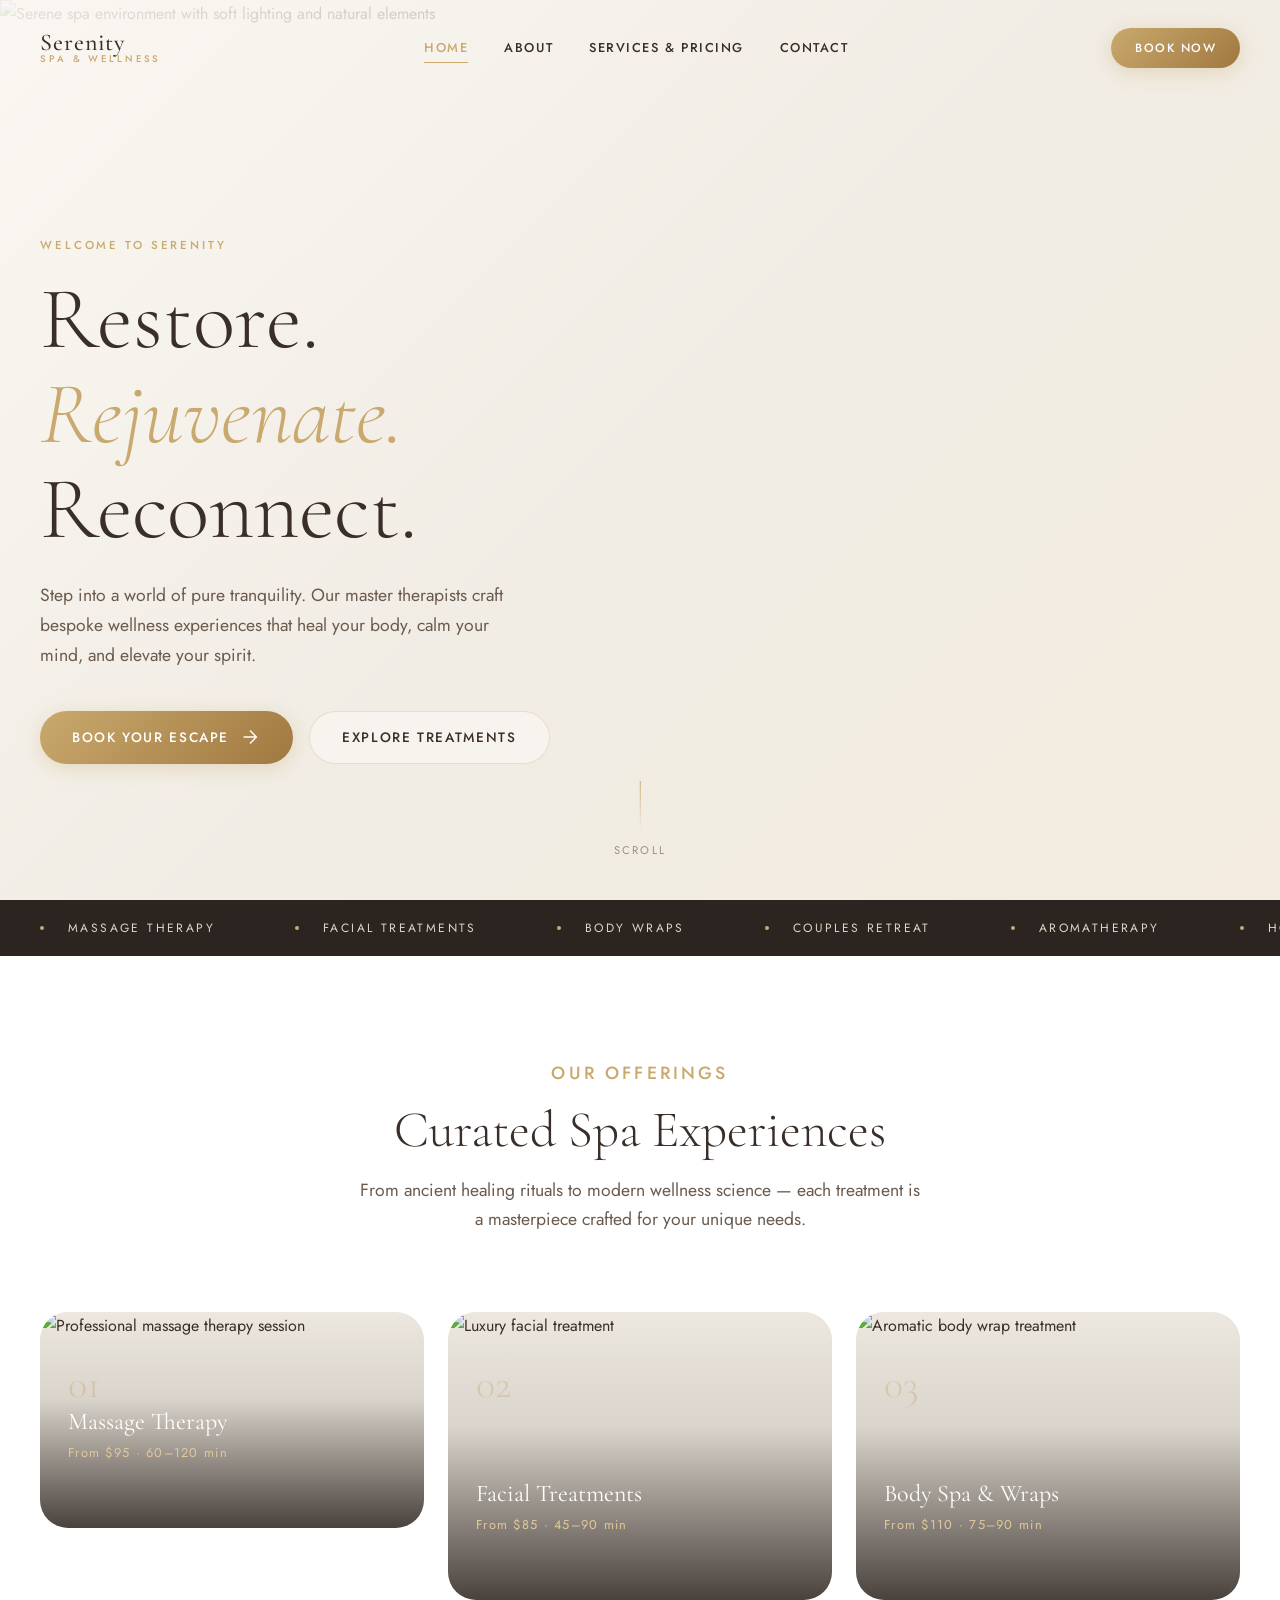
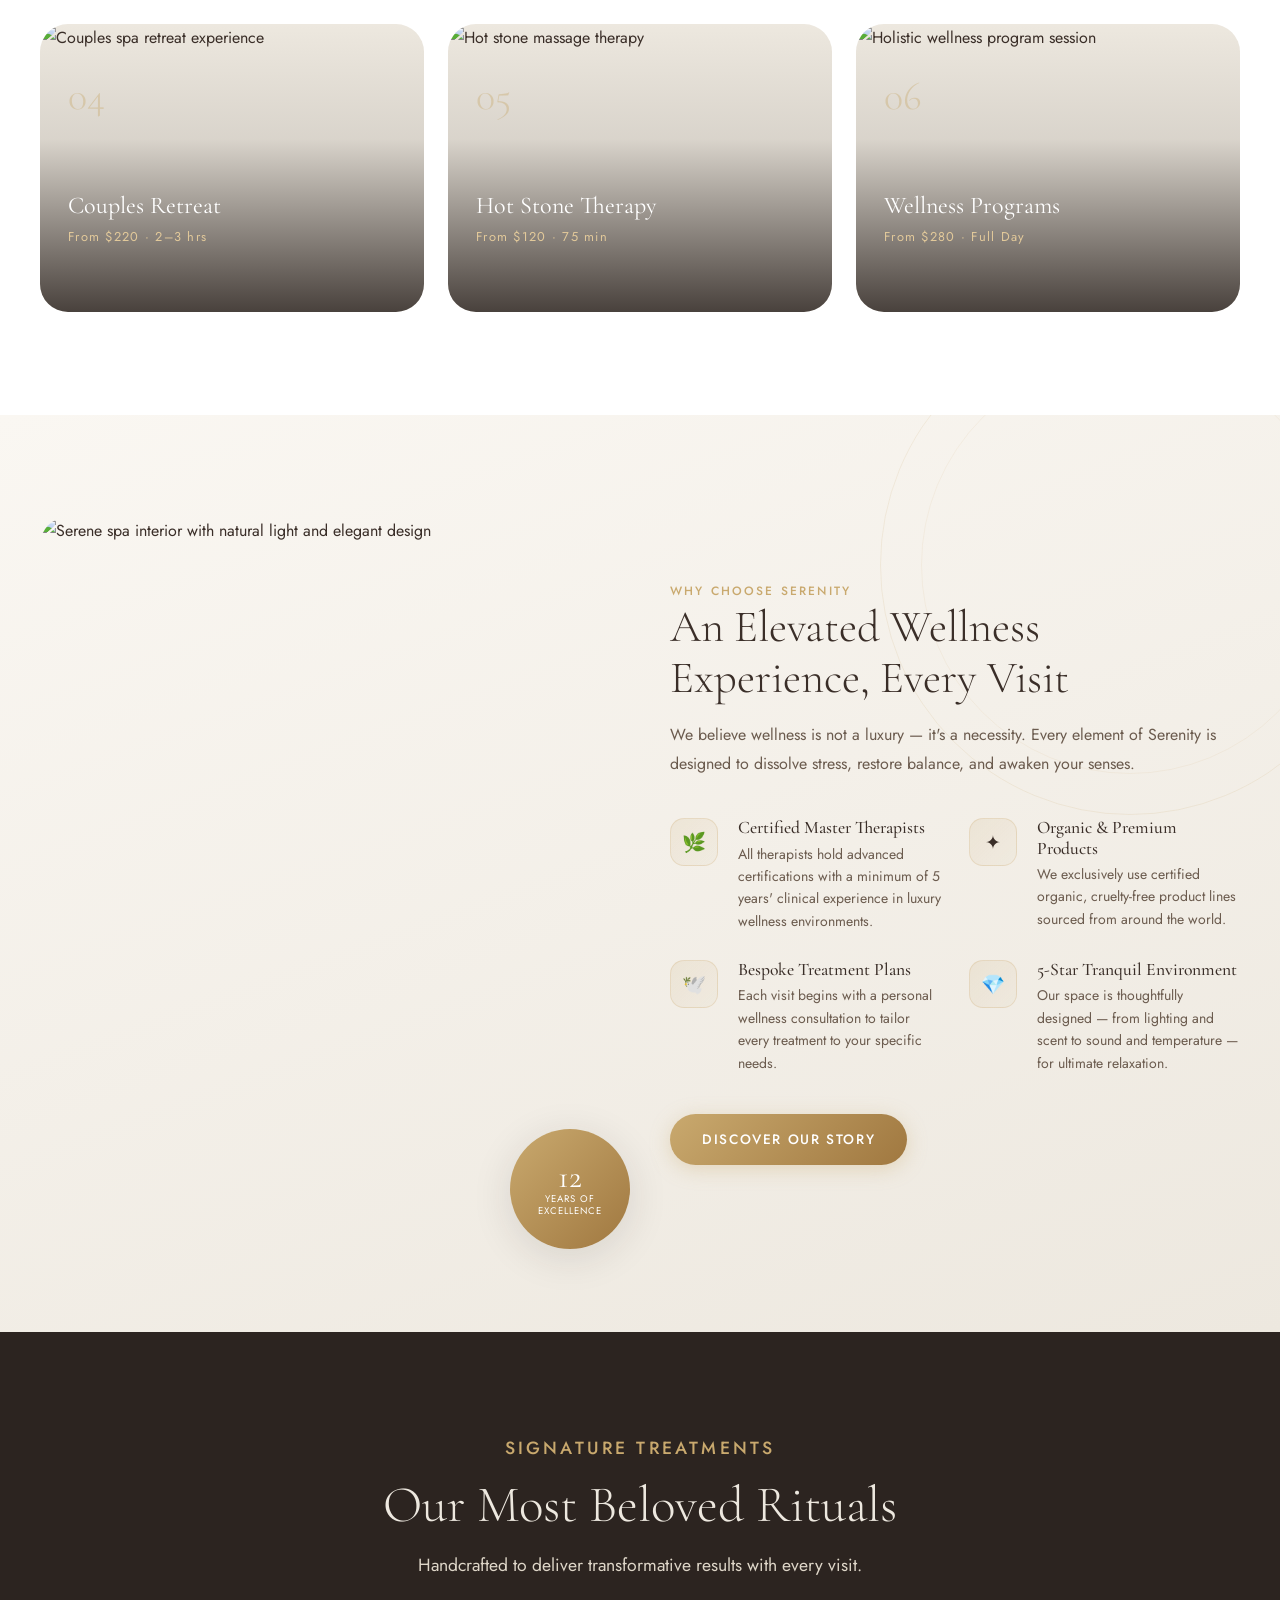
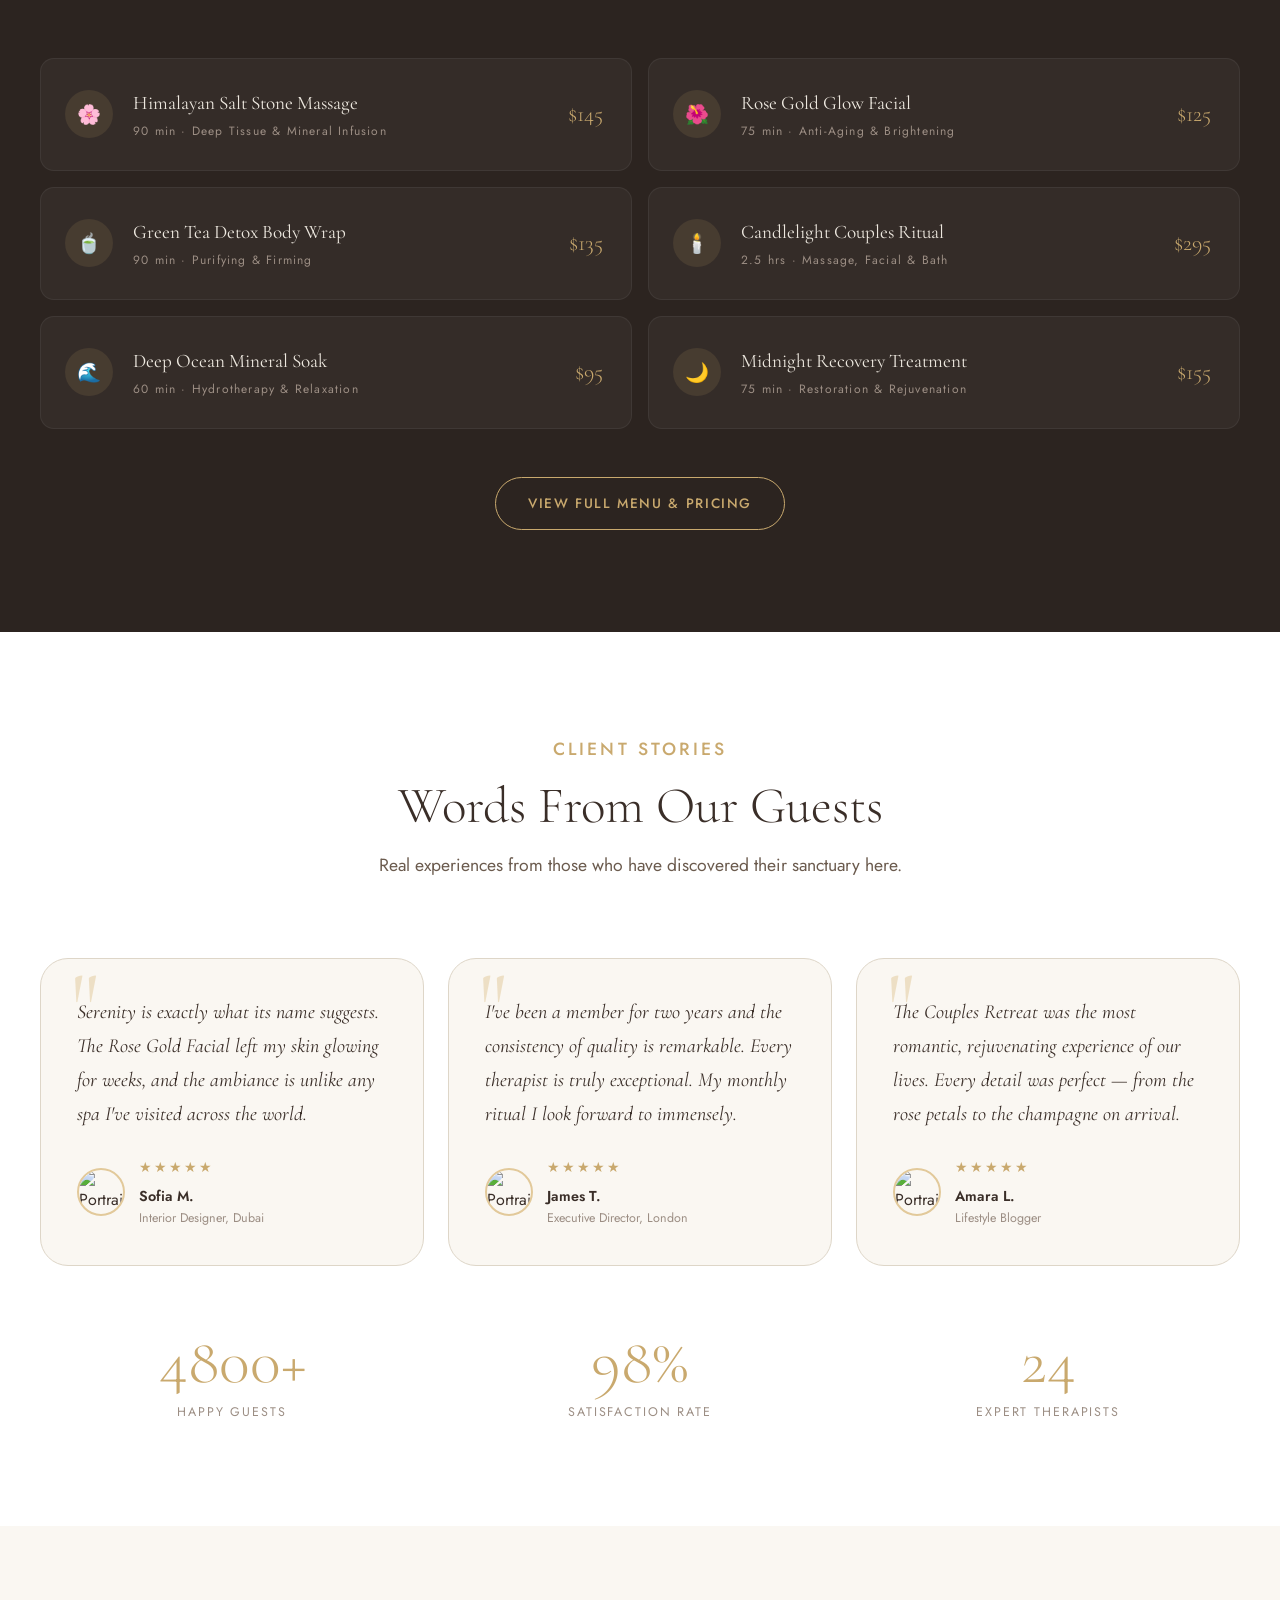
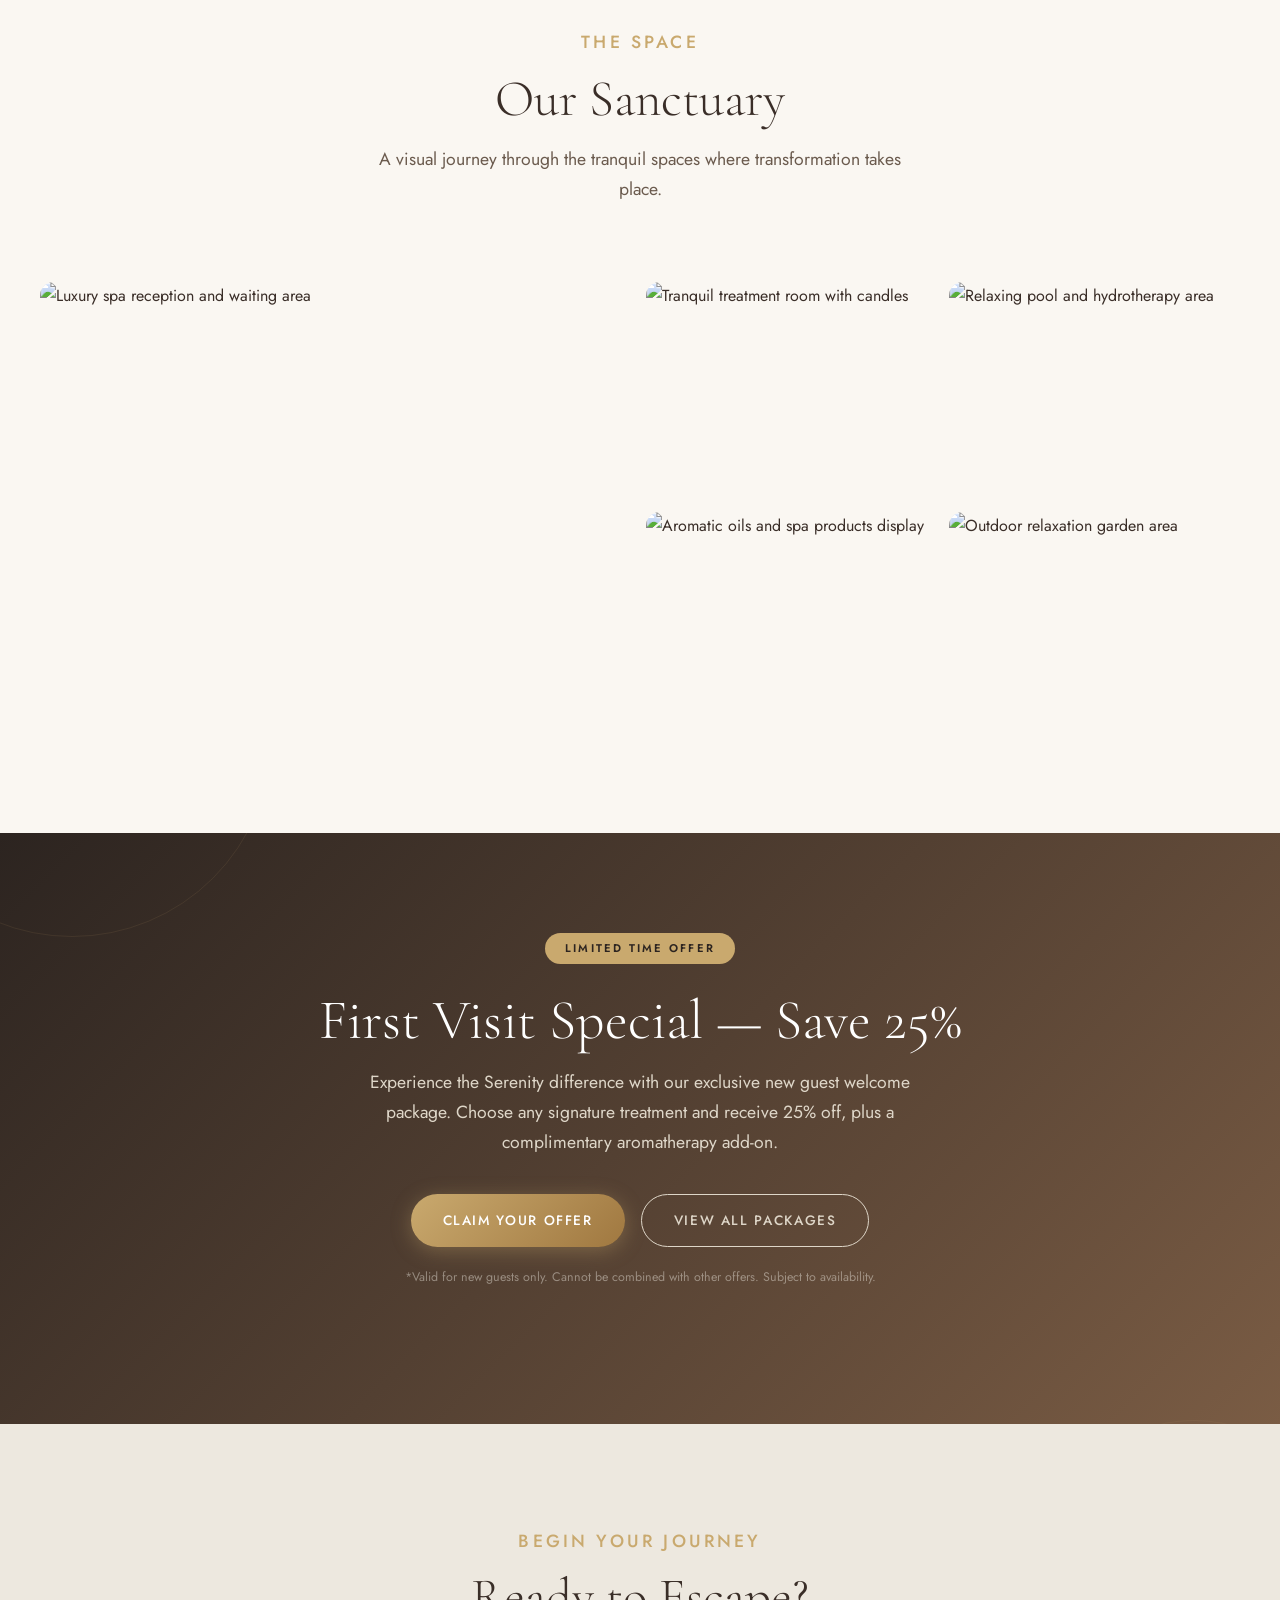
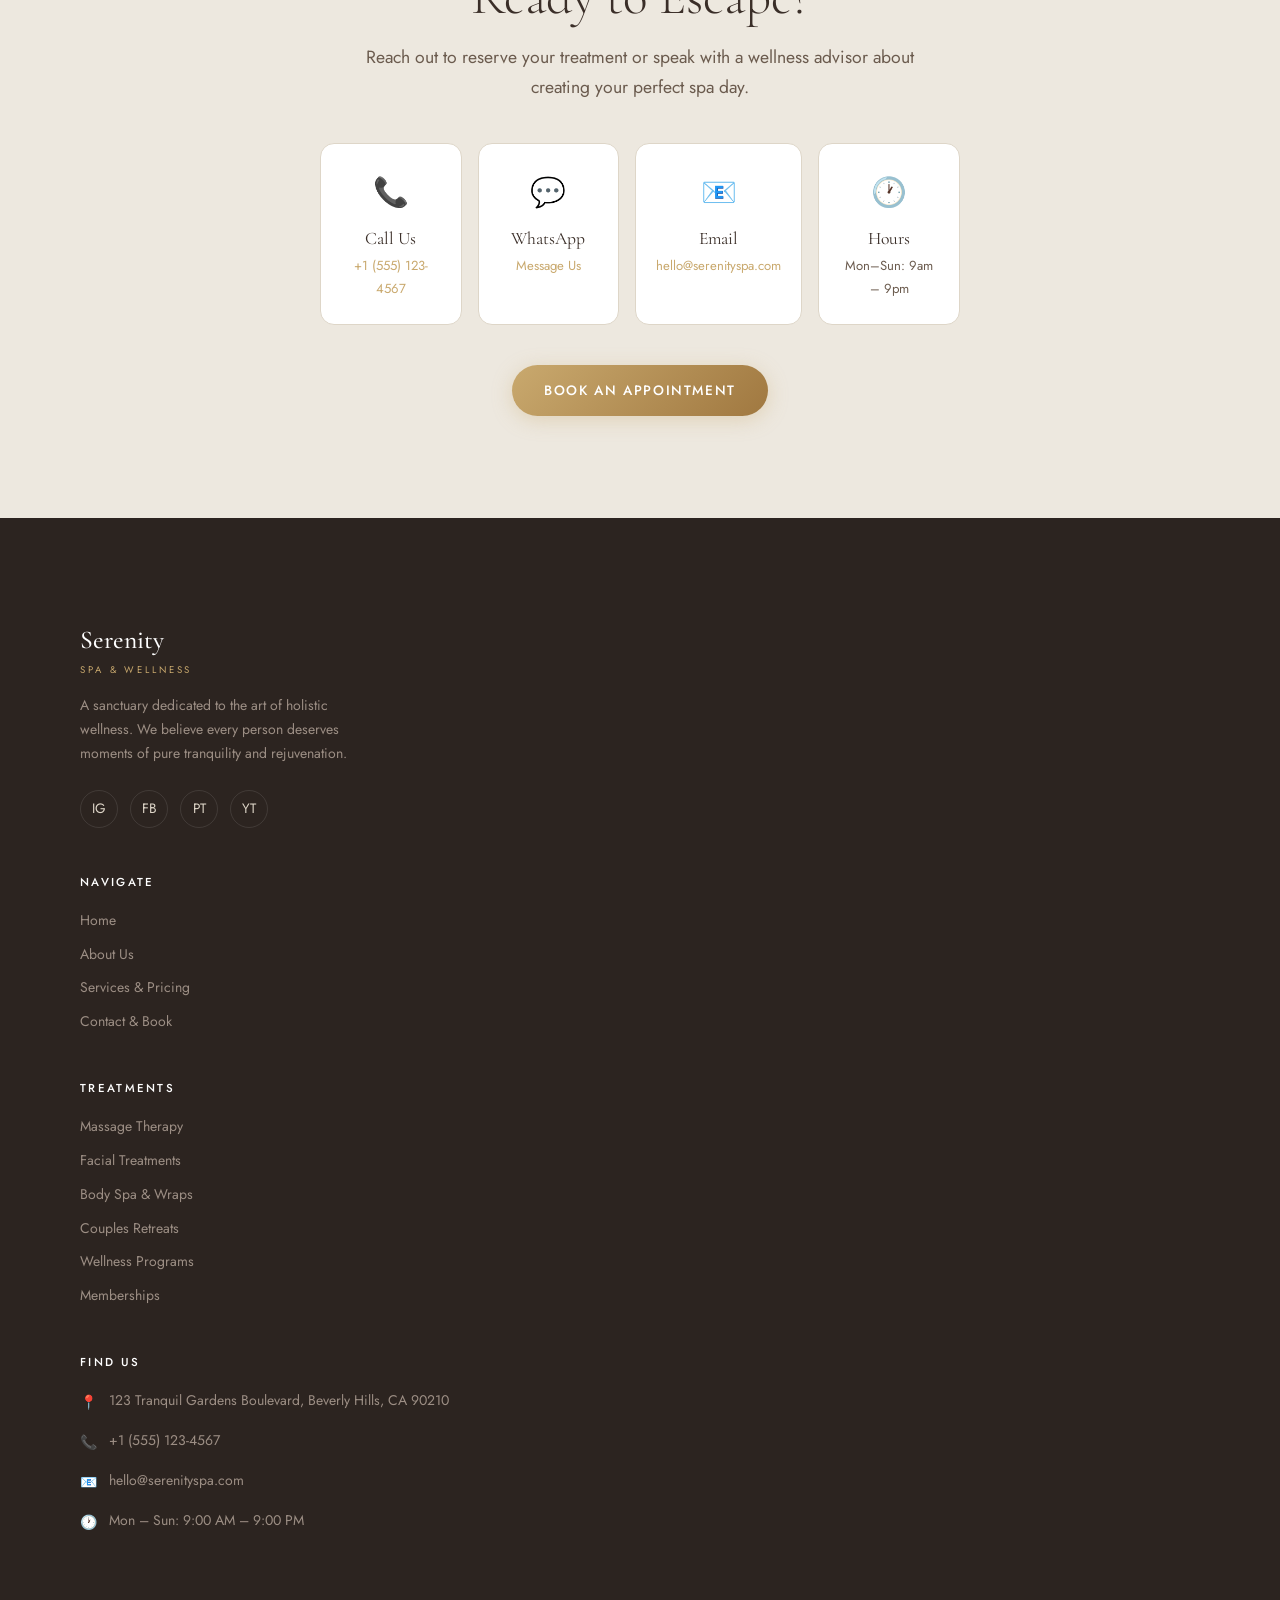
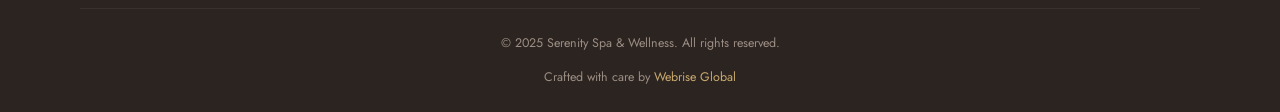
==== index.html @ c4c03169 "Add files via upload" ====
<!DOCTYPE html>
<html lang="en">
<head>
  <meta charset="UTF-8" />
  <meta name="viewport" content="width=device-width, initial-scale=1.0" />
  <meta name="description" content="Serenity Spa & Wellness — A luxury spa experience offering massage therapy, facials, body treatments and holistic wellness in an elegant, calming environment." />
  <meta name="keywords" content="luxury spa, wellness, massage therapy, facial treatment, body spa, relaxation, holistic wellness" />
  <meta name="author" content="Serenity Spa & Wellness" />
  <meta property="og:title" content="Serenity Spa & Wellness | Premium Luxury Spa" />
  <meta property="og:description" content="Escape to pure tranquility. World-class treatments crafted for your body, mind, and soul." />
  <meta property="og:type" content="website" />
  <title>Serenity Spa & Wellness | Premium Luxury Spa</title>
  <link rel="stylesheet" href="style.css" />
  <link rel="preconnect" href="https://fonts.googleapis.com" />
  <link rel="preconnect" href="https://fonts.gstatic.com" crossorigin />
  <!-- Favicon placeholder -->
  <link rel="icon" href="data:image/svg+xml,<svg xmlns='http://www.w3.org/2000/svg' viewBox='0 0 100 100'><text y='.9em' font-size='90'>🌿</text></svg>" />
</head>
<body>

<!-- ═══════════════════════════════════════════
     NAVBAR
═══════════════════════════════════════════ -->
<nav class="navbar" role="navigation" aria-label="Main Navigation">
  <a href="index.html" class="navbar-logo" aria-label="Serenity Spa Home">
    <span class="logo-main">Serenity</span>
    <span class="logo-sub">Spa &amp; Wellness</span>
  </a>

  <div class="navbar-links">
    <a href="index.html" class="active">Home</a>
    <a href="about.html">About</a>
    <a href="pricing.html">Services &amp; Pricing</a>
    <a href="contact.html">Contact</a>
  </div>

  <a href="contact.html" class="btn btn-primary navbar-cta" style="padding:10px 24px;font-size:0.75rem;">
    Book Now
  </a>

  <button class="hamburger" aria-label="Toggle menu" aria-expanded="false" aria-controls="mobileMenu">
    <span></span>
    <span></span>
    <span></span>
  </button>
</nav>

<!-- Mobile Menu -->
<div class="mobile-menu" id="mobileMenu" role="dialog" aria-label="Mobile Navigation" aria-modal="true">
  <a href="index.html">Home</a>
  <a href="about.html">About</a>
  <a href="pricing.html">Services &amp; Pricing</a>
  <a href="contact.html">Contact &amp; Book</a>
  <div class="mobile-menu-footer">
    <p>Luxury Spa &amp; Wellness</p>
  </div>
</div>

<!-- ═══════════════════════════════════════════
     HERO
═══════════════════════════════════════════ -->
<section class="hero" aria-label="Hero Section">
  <div class="hero-bg">
    <img
      src="https://images.unsplash.com/photo-1600334089648-b0d9d3028eb2?w=1600&q=80"
      alt="Serene spa environment with soft lighting and natural elements"
      loading="eager"
    />
  </div>

  <div class="container">
    <div class="hero-content">
      <p class="hero-eyebrow">Welcome to Serenity</p>
      <h1>
        Restore.<br />
        <em>Rejuvenate.</em><br />
        Reconnect.
      </h1>
      <p class="hero-desc">
        Step into a world of pure tranquility. Our master therapists craft bespoke wellness experiences that heal your body, calm your mind, and elevate your spirit.
      </p>
      <div class="hero-cta">
        <a href="contact.html" class="btn btn-primary">
          Book Your Escape
          <svg class="btn-icon" viewBox="0 0 24 24" fill="none" stroke="currentColor" stroke-width="1.5" aria-hidden="true">
            <path d="M5 12h14M12 5l7 7-7 7"/>
          </svg>
        </a>
        <a href="pricing.html" class="btn btn-ghost">Explore Treatments</a>
      </div>
    </div>
  </div>

  <div class="hero-scroll" aria-hidden="true">
    <div class="scroll-line"></div>
    <span>Scroll</span>
  </div>
</section>

<!-- ═══════════════════════════════════════════
     MARQUEE BAR
═══════════════════════════════════════════ -->
<div class="marquee-bar" aria-hidden="true">
  <div class="marquee-track">
    <span class="marquee-item"><span class="marquee-dot"></span>Massage Therapy</span>
    <span class="marquee-item"><span class="marquee-dot"></span>Facial Treatments</span>
    <span class="marquee-item"><span class="marquee-dot"></span>Body Wraps</span>
    <span class="marquee-item"><span class="marquee-dot"></span>Couples Retreat</span>
    <span class="marquee-item"><span class="marquee-dot"></span>Aromatherapy</span>
    <span class="marquee-item"><span class="marquee-dot"></span>Hot Stone Therapy</span>
    <span class="marquee-item"><span class="marquee-dot"></span>Wellness Programs</span>
    <span class="marquee-item"><span class="marquee-dot"></span>Meditation Sessions</span>
    <!-- Duplicate for seamless loop -->
    <span class="marquee-item"><span class="marquee-dot"></span>Massage Therapy</span>
    <span class="marquee-item"><span class="marquee-dot"></span>Facial Treatments</span>
    <span class="marquee-item"><span class="marquee-dot"></span>Body Wraps</span>
    <span class="marquee-item"><span class="marquee-dot"></span>Couples Retreat</span>
    <span class="marquee-item"><span class="marquee-dot"></span>Aromatherapy</span>
    <span class="marquee-item"><span class="marquee-dot"></span>Hot Stone Therapy</span>
    <span class="marquee-item"><span class="marquee-dot"></span>Wellness Programs</span>
    <span class="marquee-item"><span class="marquee-dot"></span>Meditation Sessions</span>
  </div>
</div>

<!-- ═══════════════════════════════════════════
     SERVICES
═══════════════════════════════════════════ -->
<section class="section services" id="services" aria-labelledby="services-heading">
  <div class="container">
    <div class="section-header reveal">
      <p class="label">Our Offerings</p>
      <h2 id="services-heading">Curated Spa Experiences</h2>
      <p>From ancient healing rituals to modern wellness science — each treatment is a masterpiece crafted for your unique needs.</p>
    </div>

    <div class="services-grid">

      <article class="service-card reveal" data-delay="100" style="aspect-ratio:16/9;">
        <img
          src="https://images.unsplash.com/photo-1540555700478-4be289fbecef?w=800&q=80"
          alt="Professional massage therapy session"
          loading="lazy"
        />
        <div class="service-card-overlay">
          <span class="service-card-num">01</span>
          <h3 class="service-card-title">Massage Therapy</h3>
          <p class="service-card-sub">From $95 · 60–120 min</p>
          <a href="pricing.html" class="service-card-link">
            Explore
            <svg width="14" height="14" viewBox="0 0 24 24" fill="none" stroke="currentColor" stroke-width="2" aria-hidden="true"><path d="M5 12h14M12 5l7 7-7 7"/></svg>
          </a>
        </div>
      </article>

      <article class="service-card reveal" data-delay="200">
        <img
          src="https://images.unsplash.com/photo-1570172619644-dfd03ed5d881?w=800&q=80"
          alt="Luxury facial treatment"
          loading="lazy"
        />
        <div class="service-card-overlay">
          <span class="service-card-num">02</span>
          <h3 class="service-card-title">Facial Treatments</h3>
          <p class="service-card-sub">From $85 · 45–90 min</p>
          <a href="pricing.html" class="service-card-link">
            Explore
            <svg width="14" height="14" viewBox="0 0 24 24" fill="none" stroke="currentColor" stroke-width="2" aria-hidden="true"><path d="M5 12h14M12 5l7 7-7 7"/></svg>
          </a>
        </div>
      </article>

      <article class="service-card reveal" data-delay="300">
        <img
          src="https://images.unsplash.com/photo-1515377905703-c4788e51af15?w=800&q=80"
          alt="Aromatic body wrap treatment"
          loading="lazy"
        />
        <div class="service-card-overlay">
          <span class="service-card-num">03</span>
          <h3 class="service-card-title">Body Spa &amp; Wraps</h3>
          <p class="service-card-sub">From $110 · 75–90 min</p>
          <a href="pricing.html" class="service-card-link">
            Explore
            <svg width="14" height="14" viewBox="0 0 24 24" fill="none" stroke="currentColor" stroke-width="2" aria-hidden="true"><path d="M5 12h14M12 5l7 7-7 7"/></svg>
          </a>
        </div>
      </article>

      <article class="service-card reveal" data-delay="400">
        <img
          src="https://images.unsplash.com/photo-1596178065887-1198b6148b2b?w=800&q=80"
          alt="Couples spa retreat experience"
          loading="lazy"
        />
        <div class="service-card-overlay">
          <span class="service-card-num">04</span>
          <h3 class="service-card-title">Couples Retreat</h3>
          <p class="service-card-sub">From $220 · 2–3 hrs</p>
          <a href="pricing.html" class="service-card-link">
            Explore
            <svg width="14" height="14" viewBox="0 0 24 24" fill="none" stroke="currentColor" stroke-width="2" aria-hidden="true"><path d="M5 12h14M12 5l7 7-7 7"/></svg>
          </a>
        </div>
      </article>

      <article class="service-card reveal" data-delay="500">
        <img
          src="https://images.unsplash.com/photo-1621607512022-6aecc4fed814?w=800&q=80"
          alt="Hot stone massage therapy"
          loading="lazy"
        />
        <div class="service-card-overlay">
          <span class="service-card-num">05</span>
          <h3 class="service-card-title">Hot Stone Therapy</h3>
          <p class="service-card-sub">From $120 · 75 min</p>
          <a href="pricing.html" class="service-card-link">
            Explore
            <svg width="14" height="14" viewBox="0 0 24 24" fill="none" stroke="currentColor" stroke-width="2" aria-hidden="true"><path d="M5 12h14M12 5l7 7-7 7"/></svg>
          </a>
        </div>
      </article>

      <article class="service-card reveal" data-delay="500">
        <img
          src="https://images.unsplash.com/photo-1655187543843-52c3cbb0b0ce?w=800&q=80"
          alt="Holistic wellness program session"
          loading="lazy"
        />
        <div class="service-card-overlay">
          <span class="service-card-num">06</span>
          <h3 class="service-card-title">Wellness Programs</h3>
          <p class="service-card-sub">From $280 · Full Day</p>
          <a href="pricing.html" class="service-card-link">
            Explore
            <svg width="14" height="14" viewBox="0 0 24 24" fill="none" stroke="currentColor" stroke-width="2" aria-hidden="true"><path d="M5 12h14M12 5l7 7-7 7"/></svg>
          </a>
        </div>
      </article>

    </div><!-- /services-grid -->
  </div>
</section>

<!-- ═══════════════════════════════════════════
     WHY CHOOSE US
═══════════════════════════════════════════ -->
<section class="section why-us" aria-labelledby="why-heading">
  <div class="why-us-bg-deco" aria-hidden="true"></div>
  <div class="container">
    <div class="why-us-layout">

      <div class="why-us-image reveal-left">
        <div class="why-us-image-main">
          <img
            src="https://images.unsplash.com/photo-1591343395082-e120087004b4?w=900&q=80"
            alt="Serene spa interior with natural light and elegant design"
            loading="lazy"
          />
        </div>
        <div class="why-us-badge" aria-label="Over 12 years of excellence">
          <span class="num" data-count="12">0</span>
          <span class="txt">Years of<br/>Excellence</span>
        </div>
      </div>

      <div class="why-us-content reveal-right">
        <p class="label text-gold">Why Choose Serenity</p>
        <h2 id="why-heading" style="font-size:clamp(1.8rem,3.5vw,2.8rem);font-weight:300;margin-bottom:16px;">
          An Elevated Wellness<br/>Experience, Every Visit
        </h2>
        <p style="color:var(--text-mid);margin-bottom:32px;line-height:1.8;">
          We believe wellness is not a luxury — it's a necessity. Every element of Serenity is designed to dissolve stress, restore balance, and awaken your senses.
        </p>

        <div class="why-features">
          <div class="why-feature">
            <div class="why-icon" aria-hidden="true">🌿</div>
            <div>
              <h4>Certified Master Therapists</h4>
              <p>All therapists hold advanced certifications with a minimum of 5 years' clinical experience in luxury wellness environments.</p>
            </div>
          </div>

          <div class="why-feature">
            <div class="why-icon" aria-hidden="true">✦</div>
            <div>
              <h4>Organic &amp; Premium Products</h4>
              <p>We exclusively use certified organic, cruelty-free product lines sourced from around the world.</p>
            </div>
          </div>

          <div class="why-feature">
            <div class="why-icon" aria-hidden="true">🕊️</div>
            <div>
              <h4>Bespoke Treatment Plans</h4>
              <p>Each visit begins with a personal wellness consultation to tailor every treatment to your specific needs.</p>
            </div>
          </div>

          <div class="why-feature">
            <div class="why-icon" aria-hidden="true">💎</div>
            <div>
              <h4>5-Star Tranquil Environment</h4>
              <p>Our space is thoughtfully designed — from lighting and scent to sound and temperature — for ultimate relaxation.</p>
            </div>
          </div>
        </div>

        <div style="margin-top:40px;">
          <a href="about.html" class="btn btn-primary">Discover Our Story</a>
        </div>
      </div>

    </div>
  </div>
</section>

<!-- ═══════════════════════════════════════════
     FEATURED TREATMENTS
═══════════════════════════════════════════ -->
<section class="section treatments" aria-labelledby="treat-heading">
  <div class="container">
    <div class="section-header reveal">
      <p class="label" style="color:var(--gold);">Signature Treatments</p>
      <h2 id="treat-heading" style="color:var(--beige);">Our Most Beloved Rituals</h2>
      <p>Handcrafted to deliver transformative results with every visit.</p>
    </div>

    <div class="treat-grid">

      <div class="treat-item reveal" data-delay="100">
        <div class="treat-item-left">
          <div class="treat-icon" aria-hidden="true">🌸</div>
          <div>
            <p class="treat-name">Himalayan Salt Stone Massage</p>
            <p class="treat-duration">90 min · Deep Tissue &amp; Mineral Infusion</p>
          </div>
        </div>
        <span class="treat-price">$145</span>
      </div>

      <div class="treat-item reveal" data-delay="200">
        <div class="treat-item-left">
          <div class="treat-icon" aria-hidden="true">🌺</div>
          <div>
            <p class="treat-name">Rose Gold Glow Facial</p>
            <p class="treat-duration">75 min · Anti-Aging &amp; Brightening</p>
          </div>
        </div>
        <span class="treat-price">$125</span>
      </div>

      <div class="treat-item reveal" data-delay="300">
        <div class="treat-item-left">
          <div class="treat-icon" aria-hidden="true">🍵</div>
          <div>
            <p class="treat-name">Green Tea Detox Body Wrap</p>
            <p class="treat-duration">90 min · Purifying &amp; Firming</p>
          </div>
        </div>
        <span class="treat-price">$135</span>
      </div>

      <div class="treat-item reveal" data-delay="400">
        <div class="treat-item-left">
          <div class="treat-icon" aria-hidden="true">🕯️</div>
          <div>
            <p class="treat-name">Candlelight Couples Ritual</p>
            <p class="treat-duration">2.5 hrs · Massage, Facial &amp; Bath</p>
          </div>
        </div>
        <span class="treat-price">$295</span>
      </div>

      <div class="treat-item reveal" data-delay="100">
        <div class="treat-item-left">
          <div class="treat-icon" aria-hidden="true">🌊</div>
          <div>
            <p class="treat-name">Deep Ocean Mineral Soak</p>
            <p class="treat-duration">60 min · Hydrotherapy &amp; Relaxation</p>
          </div>
        </div>
        <span class="treat-price">$95</span>
      </div>

      <div class="treat-item reveal" data-delay="200">
        <div class="treat-item-left">
          <div class="treat-icon" aria-hidden="true">🌙</div>
          <div>
            <p class="treat-name">Midnight Recovery Treatment</p>
            <p class="treat-duration">75 min · Restoration &amp; Rejuvenation</p>
          </div>
        </div>
        <span class="treat-price">$155</span>
      </div>

    </div>

    <div style="text-align:center;margin-top:48px;" class="reveal">
      <a href="pricing.html" class="btn btn-outline">View Full Menu &amp; Pricing</a>
    </div>
  </div>
</section>

<!-- ═══════════════════════════════════════════
     TESTIMONIALS
═══════════════════════════════════════════ -->
<section class="section testimonials" aria-labelledby="test-heading">
  <div class="container">
    <div class="section-header reveal">
      <p class="label">Client Stories</p>
      <h2 id="test-heading">Words From Our Guests</h2>
      <p>Real experiences from those who have discovered their sanctuary here.</p>
    </div>

    <div class="testimonials-slider">

      <article class="testimonial-card reveal" data-delay="100">
        <span class="quote-mark" aria-hidden="true">"</span>
        <p class="testimonial-text">Serenity is exactly what its name suggests. The Rose Gold Facial left my skin glowing for weeks, and the ambiance is unlike any spa I've visited across the world.</p>
        <div class="testimonial-author">
          <div class="author-avatar">
            <img src="https://i.pravatar.cc/100?img=47" alt="Portrait of Sofia M." loading="lazy" />
          </div>
          <div>
            <div class="stars" aria-label="5 stars">★★★★★</div>
            <p class="author-name">Sofia M.</p>
            <p class="author-role">Interior Designer, Dubai</p>
          </div>
        </div>
      </article>

      <article class="testimonial-card reveal" data-delay="200">
        <span class="quote-mark" aria-hidden="true">"</span>
        <p class="testimonial-text">I've been a member for two years and the consistency of quality is remarkable. Every therapist is truly exceptional. My monthly ritual I look forward to immensely.</p>
        <div class="testimonial-author">
          <div class="author-avatar">
            <img src="https://i.pravatar.cc/100?img=32" alt="Portrait of James T." loading="lazy" />
          </div>
          <div>
            <div class="stars" aria-label="5 stars">★★★★★</div>
            <p class="author-name">James T.</p>
            <p class="author-role">Executive Director, London</p>
          </div>
        </div>
      </article>

      <article class="testimonial-card reveal" data-delay="300">
        <span class="quote-mark" aria-hidden="true">"</span>
        <p class="testimonial-text">The Couples Retreat was the most romantic, rejuvenating experience of our lives. Every detail was perfect — from the rose petals to the champagne on arrival.</p>
        <div class="testimonial-author">
          <div class="author-avatar">
            <img src="https://i.pravatar.cc/100?img=25" alt="Portrait of Amara L." loading="lazy" />
          </div>
          <div>
            <div class="stars" aria-label="5 stars">★★★★★</div>
            <p class="author-name">Amara L.</p>
            <p class="author-role">Lifestyle Blogger</p>
          </div>
        </div>
      </article>

    </div>

    <!-- Stats Row -->
    <div style="display:grid;grid-template-columns:repeat(3,1fr);gap:24px;margin-top:64px;text-align:center;" class="reveal">
      <div>
        <div style="font-family:var(--font-display);font-size:clamp(2.5rem,5vw,4rem);font-weight:300;color:var(--gold);line-height:1;">
          <span data-count="4800">0</span>+
        </div>
        <p style="font-size:0.78rem;letter-spacing:0.15em;text-transform:uppercase;color:var(--text-light);margin-top:8px;">Happy Guests</p>
      </div>
      <div>
        <div style="font-family:var(--font-display);font-size:clamp(2.5rem,5vw,4rem);font-weight:300;color:var(--gold);line-height:1;">
          <span data-count="98">0</span>%
        </div>
        <p style="font-size:0.78rem;letter-spacing:0.15em;text-transform:uppercase;color:var(--text-light);margin-top:8px;">Satisfaction Rate</p>
      </div>
      <div>
        <div style="font-family:var(--font-display);font-size:clamp(2.5rem,5vw,4rem);font-weight:300;color:var(--gold);line-height:1;">
          <span data-count="24">0</span>
        </div>
        <p style="font-size:0.78rem;letter-spacing:0.15em;text-transform:uppercase;color:var(--text-light);margin-top:8px;">Expert Therapists</p>
      </div>
    </div>

  </div>
</section>

<!-- ═══════════════════════════════════════════
     GALLERY
═══════════════════════════════════════════ -->
<section class="section gallery" aria-labelledby="gallery-heading">
  <div class="container">
    <div class="section-header reveal">
      <p class="label">The Space</p>
      <h2 id="gallery-heading">Our Sanctuary</h2>
      <p>A visual journey through the tranquil spaces where transformation takes place.</p>
    </div>

    <div class="gallery-grid">
      <div class="gallery-item reveal">
        <img
          src="https://images.unsplash.com/photo-1544161515-4ab6ce6db874?w=1200&q=80"
          alt="Luxury spa reception and waiting area"
          loading="lazy"
        />
        <div class="gallery-item-overlay" aria-hidden="true">🔍</div>
      </div>
      <div class="gallery-item reveal" data-delay="100">
        <img
          src="https://images.unsplash.com/photo-1527799820374-dcf8d9d4a388?w=600&q=80"
          alt="Tranquil treatment room with candles"
          loading="lazy"
        />
        <div class="gallery-item-overlay" aria-hidden="true">🔍</div>
      </div>
      <div class="gallery-item reveal" data-delay="200">
        <img
          src="https://images.unsplash.com/photo-1571019613454-1cb2f99b2d8b?w=600&q=80"
          alt="Relaxing pool and hydrotherapy area"
          loading="lazy"
        />
        <div class="gallery-item-overlay" aria-hidden="true">🔍</div>
      </div>
      <div class="gallery-item reveal" data-delay="300">
        <img
          src="https://images.unsplash.com/photo-1519823551278-64ac92734fb1?w=600&q=80"
          alt="Aromatic oils and spa products display"
          loading="lazy"
        />
        <div class="gallery-item-overlay" aria-hidden="true">🔍</div>
      </div>
      <div class="gallery-item reveal" data-delay="400">
        <img
          src="https://images.unsplash.com/photo-1560750588-73207b1ef5b8?w=600&q=80"
          alt="Outdoor relaxation garden area"
          loading="lazy"
        />
        <div class="gallery-item-overlay" aria-hidden="true">🔍</div>
      </div>
    </div>
  </div>
</section>

<!-- ═══════════════════════════════════════════
     SPECIAL OFFER BANNER
═══════════════════════════════════════════ -->
<section class="offer-banner" aria-labelledby="offer-heading">
  <div class="container" style="position:relative;z-index:1;">
    <span class="offer-badge">Limited Time Offer</span>
    <h2 id="offer-heading">First Visit Special — Save 25%</h2>
    <p>
      Experience the Serenity difference with our exclusive new guest welcome package. Choose any signature treatment and receive 25% off, plus a complimentary aromatherapy add-on.
    </p>
    <div style="display:flex;gap:16px;justify-content:center;flex-wrap:wrap;" class="reveal">
      <a href="contact.html" class="btn btn-primary">Claim Your Offer</a>
      <a href="pricing.html" class="btn btn-outline" style="color:var(--beige-mid);border-color:var(--beige-mid);">View All Packages</a>
    </div>
    <p style="margin-top:20px;font-size:0.78rem;color:rgba(237,232,223,0.45);">
      *Valid for new guests only. Cannot be combined with other offers. Subject to availability.
    </p>
  </div>
</section>

<!-- ═══════════════════════════════════════════
     CONTACT CTA
═══════════════════════════════════════════ -->
<section class="section contact-cta" aria-labelledby="cta-heading">
  <div class="container">
    <div class="contact-cta-wrap">
      <div class="section-header reveal" style="margin-bottom:0;">
        <p class="label">Begin Your Journey</p>
        <h2 id="cta-heading">Ready to Escape?</h2>
        <p>Reach out to reserve your treatment or speak with a wellness advisor about creating your perfect spa day.</p>
      </div>

      <div class="cta-blocks reveal" data-delay="200">
        <div class="cta-block">
          <div class="cta-block-icon" aria-hidden="true">📞</div>
          <h4>Call Us</h4>
          <p><a href="tel:+15551234567" style="color:var(--gold);">+1 (555) 123-4567</a></p>
        </div>
        <div class="cta-block">
          <div class="cta-block-icon" aria-hidden="true">💬</div>
          <h4>WhatsApp</h4>
          <p><a href="https://wa.me/15551234567" style="color:var(--gold);">Message Us</a></p>
        </div>
        <div class="cta-block">
          <div class="cta-block-icon" aria-hidden="true">📧</div>
          <h4>Email</h4>
          <p><a href="mailto:hello@serenityspa.com" style="color:var(--gold);">hello@serenityspa.com</a></p>
        </div>
        <div class="cta-block">
          <div class="cta-block-icon" aria-hidden="true">🕐</div>
          <h4>Hours</h4>
          <p style="color:var(--text-mid);">Mon–Sun: 9am – 9pm</p>
        </div>
      </div>

      <div style="text-align:center;margin-top:40px;" class="reveal" data-delay="400">
        <a href="contact.html" class="btn btn-primary">Book an Appointment</a>
      </div>
    </div>
  </div>
</section>

<!-- ═══════════════════════════════════════════
     FOOTER
═══════════════════════════════════════════ -->
<footer class="footer" role="contentinfo">
  <div class="container">
    <div class="footer-grid" style="grid-template-columns:1fr;gap:48px;">

      <!-- Brand -->
      <div class="footer-brand">
        <span class="logo-main">Serenity</span>
        <span class="logo-sub">Spa &amp; Wellness</span>
        <p>A sanctuary dedicated to the art of holistic wellness. We believe every person deserves moments of pure tranquility and rejuvenation.</p>
        <div class="footer-socials" aria-label="Social media links">
          <a href="#" class="social-btn" aria-label="Instagram">IG</a>
          <a href="#" class="social-btn" aria-label="Facebook">FB</a>
          <a href="#" class="social-btn" aria-label="Pinterest">PT</a>
          <a href="#" class="social-btn" aria-label="YouTube">YT</a>
        </div>
      </div>

      <!-- Navigation -->
      <div class="footer-col">
        <h5>Navigate</h5>
        <nav class="footer-links" aria-label="Footer Navigation">
          <a href="index.html">Home</a>
          <a href="about.html">About Us</a>
          <a href="pricing.html">Services &amp; Pricing</a>
          <a href="contact.html">Contact &amp; Book</a>
        </nav>
      </div>

      <!-- Treatments -->
      <div class="footer-col">
        <h5>Treatments</h5>
        <nav class="footer-links" aria-label="Treatments">
          <a href="pricing.html">Massage Therapy</a>
          <a href="pricing.html">Facial Treatments</a>
          <a href="pricing.html">Body Spa &amp; Wraps</a>
          <a href="pricing.html">Couples Retreats</a>
          <a href="pricing.html">Wellness Programs</a>
          <a href="pricing.html">Memberships</a>
        </nav>
      </div>

      <!-- Contact -->
      <div class="footer-col">
        <h5>Find Us</h5>
        <address style="font-style:normal;">
          <div class="footer-contact-item">
            <span class="footer-contact-icon" aria-hidden="true">📍</span>
            <span>123 Tranquil Gardens Boulevard, Beverly Hills, CA 90210</span>
          </div>
          <div class="footer-contact-item">
            <span class="footer-contact-icon" aria-hidden="true">📞</span>
            <a href="tel:+15551234567">+1 (555) 123-4567</a>
          </div>
          <div class="footer-contact-item">
            <span class="footer-contact-icon" aria-hidden="true">📧</span>
            <a href="mailto:hello@serenityspa.com">hello@serenityspa.com</a>
          </div>
          <div class="footer-contact-item">
            <span class="footer-contact-icon" aria-hidden="true">🕐</span>
            <span>Mon – Sun: 9:00 AM – 9:00 PM</span>
          </div>
        </address>
      </div>

    </div>

    <div class="footer-bottom">
      <p>© 2025 Serenity Spa &amp; Wellness. All rights reserved.</p>
      <p>Crafted with care by <a href="https://www.webriseglobal.com" target="_blank" rel="noopener noreferrer">Webrise Global</a></p>
    </div>
  </div>
</footer>

<!-- Back to Top -->
<button class="back-top" aria-label="Back to top">↑</button>

<script src="script.js"></script>
</body>
</html>
---- style.css ----
/* ============================================================
   SERENITY SPA & WELLNESS — Premium Stylesheet
   Powered by Webrise Global | www.webriseglobal.com
   ============================================================ */

/* ── Google Fonts ── */
@import url('https://fonts.googleapis.com/css2?family=Cormorant+Garamond:ital,wght@0,300;0,400;0,500;0,600;1,300;1,400&family=Jost:wght@300;400;500;600&family=Pinyon+Script&display=swap');

/* ── CSS Variables ── */
:root {
  --cream:        #FAF7F2;
  --warm-white:   #FFFFFF;
  --beige:        #EDE8DF;
  --beige-mid:    #DED6C8;
  --gold:         #C9A96E;
  --gold-light:   #E2C99A;
  --gold-dark:    #A07840;
  --sage:         #8A9E85;
  --sage-light:   #B5C4B1;
  --sage-dark:    #5C7A57;
  --brown:        #7A5C44;
  --brown-light:  #C4A882;
  --charcoal:     #2C2420;
  --text-dark:    #3A2E28;
  --text-mid:     #6B5B4E;
  --text-light:   #9C8E84;

  --font-display: 'Cormorant Garamond', Georgia, serif;
  --font-script:  'Pinyon Script', cursive;
  --font-body:    'Jost', sans-serif;

  --radius-sm:    6px;
  --radius-md:    14px;
  --radius-lg:    28px;
  --radius-pill:  999px;

  --shadow-soft:  0 4px 30px rgba(44,36,32,0.08);
  --shadow-card:  0 8px 40px rgba(44,36,32,0.12);
  --shadow-hover: 0 16px 60px rgba(44,36,32,0.18);

  --transition:   0.4s cubic-bezier(0.25, 0.46, 0.45, 0.94);
  --transition-fast: 0.2s ease;

  --max-width:    1280px;
  --section-pad:  clamp(60px, 8vw, 120px);
  --gutter:       clamp(20px, 4vw, 40px);
}

/* ── Reset & Base ── */
*, *::before, *::after { box-sizing: border-box; margin: 0; padding: 0; }

html {
  scroll-behavior: smooth;
  font-size: 16px;
  -webkit-text-size-adjust: 100%;
}

body {
  font-family: var(--font-body);
  background-color: var(--cream);
  color: var(--text-dark);
  line-height: 1.7;
  overflow-x: hidden;
}

img {
  display: block;
  max-width: 100%;
  height: auto;
}

a { text-decoration: none; color: inherit; }

ul, ol { list-style: none; }

button, input, textarea, select {
  font-family: var(--font-body);
  font-size: inherit;
  border: none;
  outline: none;
  background: none;
}

/* ── Typography Scale ── */
h1, h2, h3, h4, h5 {
  font-family: var(--font-display);
  font-weight: 400;
  line-height: 1.15;
  color: var(--text-dark);
}

.display-xl   { font-size: clamp(2.8rem, 7vw, 6rem);   font-weight: 300; letter-spacing: -0.01em; }
.display-lg   { font-size: clamp(2.2rem, 5vw, 4.2rem); font-weight: 300; }
.display-md   { font-size: clamp(1.8rem, 3.5vw, 3rem); }
.display-sm   { font-size: clamp(1.4rem, 2.5vw, 2rem); }
.body-lg      { font-size: clamp(1rem, 1.5vw, 1.15rem); }
.body-sm      { font-size: 0.875rem; }
.label        { font-size: 0.75rem; letter-spacing: 0.18em; text-transform: uppercase; font-weight: 500; }

.script-accent {
  font-family: var(--font-script);
  color: var(--gold);
  font-size: 1.5em;
  display: block;
  line-height: 1.2;
}

/* ── Layout Utilities ── */
.container {
  width: 100%;
  max-width: var(--max-width);
  margin: 0 auto;
  padding: 0 var(--gutter);
}

.section { padding: var(--section-pad) 0; }

.section-header {
  text-align: center;
  margin-bottom: clamp(40px, 6vw, 80px);
}

.section-header .label {
  color: var(--gold);
  margin-bottom: 12px;
}

.section-header h2 {
  font-size: clamp(2rem, 4vw, 3.5rem);
  font-weight: 300;
  margin-bottom: 16px;
}

.section-header p {
  max-width: 560px;
  margin: 0 auto;
  color: var(--text-mid);
  font-size: clamp(0.95rem, 1.5vw, 1.1rem);
}

.text-gold  { color: var(--gold); }
.text-sage  { color: var(--sage-dark); }
.text-mid   { color: var(--text-mid); }
.text-light { color: var(--text-light); }
.text-center { text-align: center; }

.flex        { display: flex; }
.items-center { align-items: center; }
.justify-between { justify-content: space-between; }
.gap-sm      { gap: 12px; }
.gap-md      { gap: 24px; }
.gap-lg      { gap: 40px; }

/* ── Dividers ── */
.divider-leaf {
  display: flex;
  align-items: center;
  justify-content: center;
  gap: 16px;
  margin: 24px auto;
}
.divider-leaf::before,
.divider-leaf::after {
  content: '';
  height: 1px;
  width: 80px;
  background: linear-gradient(to right, transparent, var(--gold-light));
}
.divider-leaf::after { background: linear-gradient(to left, transparent, var(--gold-light)); }
.divider-leaf span { color: var(--gold); font-size: 1.1rem; }

/* ── Buttons ── */
.btn {
  display: inline-flex;
  align-items: center;
  gap: 10px;
  padding: 14px 32px;
  border-radius: var(--radius-pill);
  font-family: var(--font-body);
  font-size: 0.85rem;
  font-weight: 500;
  letter-spacing: 0.12em;
  text-transform: uppercase;
  cursor: pointer;
  transition: var(--transition);
  position: relative;
  overflow: hidden;
}

.btn::after {
  content: '';
  position: absolute;
  inset: 0;
  background: rgba(255,255,255,0.15);
  opacity: 0;
  transition: opacity 0.3s;
}

.btn:hover::after { opacity: 1; }

.btn-primary {
  background: linear-gradient(135deg, var(--gold), var(--gold-dark));
  color: var(--warm-white);
  box-shadow: 0 4px 20px rgba(201,169,110,0.35);
}

.btn-primary:hover {
  transform: translateY(-2px);
  box-shadow: 0 8px 32px rgba(201,169,110,0.5);
}

.btn-outline {
  border: 1.5px solid var(--gold);
  color: var(--gold);
  background: transparent;
}

.btn-outline:hover {
  background: var(--gold);
  color: var(--warm-white);
  transform: translateY(-2px);
  box-shadow: 0 8px 24px rgba(201,169,110,0.3);
}

.btn-ghost {
  color: var(--text-dark);
  background: rgba(250,247,242,0.7);
  backdrop-filter: blur(8px);
  border: 1px solid rgba(201,169,110,0.3);
}

.btn-ghost:hover {
  background: var(--warm-white);
  transform: translateY(-2px);
}

.btn-icon { width: 22px; height: 22px; flex-shrink: 0; }

/* ── Cards ── */
.card {
  background: var(--warm-white);
  border-radius: var(--radius-lg);
  overflow: hidden;
  box-shadow: var(--shadow-soft);
  transition: var(--transition);
}

.card:hover {
  transform: translateY(-6px);
  box-shadow: var(--shadow-hover);
}

/* ── ──────────────────────────────────── ── */
/*                   NAVBAR                   */
/* ── ──────────────────────────────────── ── */
.navbar {
  position: fixed;
  top: 0;
  left: 0;
  right: 0;
  z-index: 1000;
  padding: 24px var(--gutter);
  display: flex;
  align-items: center;
  justify-content: space-between;
  transition: var(--transition);
}

.navbar.scrolled {
  background: rgba(250,247,242,0.95);
  backdrop-filter: blur(20px);
  -webkit-backdrop-filter: blur(20px);
  padding: 16px var(--gutter);
  box-shadow: 0 2px 30px rgba(44,36,32,0.08);
}

.navbar-logo {
  display: flex;
  flex-direction: column;
  line-height: 1;
}

.navbar-logo .logo-main {
  font-family: var(--font-display);
  font-size: 1.5rem;
  font-weight: 500;
  color: var(--text-dark);
  letter-spacing: 0.04em;
}

.navbar-logo .logo-sub {
  font-size: 0.6rem;
  letter-spacing: 0.3em;
  text-transform: uppercase;
  color: var(--gold);
  font-weight: 500;
}

.navbar-links {
  display: none;
  gap: 36px;
  align-items: center;
}

.navbar-links a {
  font-size: 0.8rem;
  letter-spacing: 0.12em;
  text-transform: uppercase;
  color: var(--text-dark);
  font-weight: 500;
  transition: color var(--transition-fast);
  position: relative;
}

.navbar-links a::after {
  content: '';
  position: absolute;
  bottom: -4px;
  left: 0;
  width: 0;
  height: 1px;
  background: var(--gold);
  transition: width var(--transition);
}

.navbar-links a:hover,
.navbar-links a.active { color: var(--gold); }

.navbar-links a:hover::after,
.navbar-links a.active::after { width: 100%; }

.navbar-cta { display: none; }

.hamburger {
  width: 42px;
  height: 42px;
  display: flex;
  flex-direction: column;
  justify-content: center;
  gap: 6px;
  cursor: pointer;
  padding: 8px;
  border-radius: var(--radius-sm);
  transition: var(--transition-fast);
}

.hamburger span {
  display: block;
  height: 1.5px;
  background: var(--text-dark);
  transition: var(--transition);
  transform-origin: center;
}

.hamburger.open span:nth-child(1) {
  transform: translateY(7.5px) rotate(45deg);
}
.hamburger.open span:nth-child(2) { opacity: 0; transform: scaleX(0); }
.hamburger.open span:nth-child(3) {
  transform: translateY(-7.5px) rotate(-45deg);
}

/* Mobile Menu Overlay */
.mobile-menu {
  position: fixed;
  inset: 0;
  background: var(--cream);
  z-index: 999;
  display: flex;
  flex-direction: column;
  justify-content: center;
  align-items: center;
  gap: 36px;
  opacity: 0;
  pointer-events: none;
  transition: opacity 0.4s ease;
}

.mobile-menu.open { opacity: 1; pointer-events: all; }

.mobile-menu a {
  font-family: var(--font-display);
  font-size: clamp(2rem, 8vw, 3rem);
  font-weight: 300;
  color: var(--text-dark);
  letter-spacing: 0.02em;
  transition: color var(--transition-fast);
  opacity: 0;
  transform: translateY(20px);
  transition: opacity 0.4s ease, transform 0.4s ease, color 0.2s;
}

.mobile-menu.open a {
  opacity: 1;
  transform: translateY(0);
}

.mobile-menu.open a:nth-child(1) { transition-delay: 0.1s; }
.mobile-menu.open a:nth-child(2) { transition-delay: 0.15s; }
.mobile-menu.open a:nth-child(3) { transition-delay: 0.2s; }
.mobile-menu.open a:nth-child(4) { transition-delay: 0.25s; }
.mobile-menu.open a:nth-child(5) { transition-delay: 0.3s; }

.mobile-menu a:hover { color: var(--gold); }

.mobile-menu-footer {
  position: absolute;
  bottom: 40px;
  text-align: center;
}

.mobile-menu-footer p {
  font-size: 0.75rem;
  letter-spacing: 0.15em;
  text-transform: uppercase;
  color: var(--text-light);
}

/* ── ──────────────────────────────────── ── */
/*                    HERO                    */
/* ── ──────────────────────────────────── ── */
.hero {
  min-height: 100svh;
  display: flex;
  align-items: center;
  position: relative;
  overflow: hidden;
}

.hero-bg {
  position: absolute;
  inset: 0;
  z-index: 0;
}

.hero-bg img {
  width: 100%;
  height: 100%;
  object-fit: cover;
  object-position: center;
}

.hero-bg::after {
  content: '';
  position: absolute;
  inset: 0;
  background: linear-gradient(
    135deg,
    rgba(250,247,242,0.88) 0%,
    rgba(237,232,223,0.7) 50%,
    rgba(201,169,110,0.15) 100%
  );
}

.hero-content {
  position: relative;
  z-index: 1;
  padding-top: 100px;
  max-width: 680px;
}

.hero-eyebrow {
  font-size: 0.72rem;
  letter-spacing: 0.25em;
  text-transform: uppercase;
  color: var(--gold);
  font-weight: 500;
  margin-bottom: 16px;
  opacity: 0;
  animation: fadeUp 0.8s ease 0.2s forwards;
}

.hero h1 {
  font-size: clamp(2.8rem, 7vw, 5.5rem);
  font-weight: 300;
  line-height: 1.08;
  color: var(--text-dark);
  margin-bottom: 24px;
  opacity: 0;
  animation: fadeUp 0.8s ease 0.4s forwards;
}

.hero h1 em { font-style: italic; color: var(--gold); }

.hero-desc {
  font-size: clamp(1rem, 1.5vw, 1.1rem);
  color: var(--text-mid);
  max-width: 480px;
  margin-bottom: 40px;
  opacity: 0;
  animation: fadeUp 0.8s ease 0.6s forwards;
}

.hero-cta {
  display: flex;
  gap: 16px;
  flex-wrap: wrap;
  opacity: 0;
  animation: fadeUp 0.8s ease 0.8s forwards;
}

.hero-scroll {
  position: absolute;
  bottom: 40px;
  left: 50%;
  transform: translateX(-50%);
  z-index: 1;
  display: flex;
  flex-direction: column;
  align-items: center;
  gap: 10px;
  color: var(--text-light);
  font-size: 0.7rem;
  letter-spacing: 0.2em;
  text-transform: uppercase;
  animation: fadeIn 1s ease 1.2s both;
}

.scroll-line {
  width: 1px;
  height: 50px;
  background: linear-gradient(to bottom, var(--gold), transparent);
  animation: scrollPulse 2s ease infinite;
}

/* ── ──────────────────────────────────── ── */
/*                  MARQUEE                   */
/* ── ──────────────────────────────────── ── */
.marquee-bar {
  background: var(--charcoal);
  padding: 18px 0;
  overflow: hidden;
}

.marquee-track {
  display: flex;
  gap: 0;
  width: max-content;
  animation: marquee 30s linear infinite;
}

.marquee-item {
  display: flex;
  align-items: center;
  gap: 24px;
  padding: 0 40px;
  color: var(--beige-mid);
  font-size: 0.75rem;
  letter-spacing: 0.2em;
  text-transform: uppercase;
  white-space: nowrap;
}

.marquee-dot {
  width: 4px;
  height: 4px;
  background: var(--gold);
  border-radius: 50%;
  flex-shrink: 0;
}

/* ── ──────────────────────────────────── ── */
/*                 SERVICES                   */
/* ── ──────────────────────────────────── ── */
.services { background: var(--warm-white); }

.services-grid {
  display: grid;
  grid-template-columns: 1fr;
  gap: 24px;
}

.service-card {
  position: relative;
  border-radius: var(--radius-lg);
  overflow: hidden;
  aspect-ratio: 4/3;
  cursor: pointer;
  background: var(--beige);
}

.service-card img {
  width: 100%;
  height: 100%;
  object-fit: cover;
  transition: transform 0.7s cubic-bezier(0.25, 0.46, 0.45, 0.94);
}

.service-card:hover img { transform: scale(1.06); }

.service-card-overlay {
  position: absolute;
  inset: 0;
  background: linear-gradient(to top, rgba(44,36,32,0.85) 0%, rgba(44,36,32,0.1) 60%, transparent 100%);
  display: flex;
  flex-direction: column;
  justify-content: flex-end;
  padding: 28px;
  transition: var(--transition);
}

.service-card-num {
  font-family: var(--font-display);
  font-size: 2.5rem;
  color: rgba(201,169,110,0.4);
  font-weight: 300;
  line-height: 1;
  margin-bottom: auto;
  padding-top: 24px;
}

.service-card-title {
  font-family: var(--font-display);
  font-size: 1.5rem;
  font-weight: 400;
  color: var(--warm-white);
  margin-bottom: 6px;
}

.service-card-sub {
  font-size: 0.8rem;
  color: var(--gold-light);
  letter-spacing: 0.1em;
}

.service-card-link {
  display: flex;
  align-items: center;
  gap: 8px;
  color: var(--gold-light);
  font-size: 0.75rem;
  letter-spacing: 0.15em;
  text-transform: uppercase;
  margin-top: 16px;
  opacity: 0;
  transform: translateY(8px);
  transition: var(--transition);
}

.service-card:hover .service-card-link {
  opacity: 1;
  transform: translateY(0);
}

/* ── ──────────────────────────────────── ── */
/*              WHY CHOOSE US                 */
/* ── ──────────────────────────────────── ── */
.why-us {
  background: linear-gradient(160deg, var(--cream) 0%, var(--beige) 100%);
  position: relative;
  overflow: hidden;
}

.why-us-bg-deco {
  position: absolute;
  top: -100px;
  right: -100px;
  width: 500px;
  height: 500px;
  border-radius: 50%;
  border: 1px solid rgba(201,169,110,0.15);
  pointer-events: none;
}

.why-us-bg-deco::after {
  content: '';
  position: absolute;
  inset: 40px;
  border-radius: 50%;
  border: 1px solid rgba(201,169,110,0.1);
}

.why-us-layout {
  display: grid;
  grid-template-columns: 1fr;
  gap: 60px;
  align-items: center;
}

.why-us-image {
  position: relative;
}

.why-us-image-main {
  border-radius: var(--radius-lg);
  overflow: hidden;
  aspect-ratio: 4/5;
}

.why-us-image-main img {
  width: 100%;
  height: 100%;
  object-fit: cover;
}

.why-us-badge {
  position: absolute;
  bottom: -20px;
  right: -20px;
  width: 120px;
  height: 120px;
  background: linear-gradient(135deg, var(--gold), var(--gold-dark));
  border-radius: 50%;
  display: flex;
  flex-direction: column;
  align-items: center;
  justify-content: center;
  color: var(--warm-white);
  box-shadow: var(--shadow-card);
}

.why-us-badge .num {
  font-family: var(--font-display);
  font-size: 2rem;
  font-weight: 400;
  line-height: 1;
}

.why-us-badge .txt {
  font-size: 0.6rem;
  letter-spacing: 0.1em;
  text-transform: uppercase;
  text-align: center;
  line-height: 1.3;
}

.why-features {
  display: grid;
  grid-template-columns: 1fr;
  gap: 28px;
  margin-top: 40px;
}

.why-feature {
  display: flex;
  gap: 20px;
  align-items: flex-start;
}

.why-icon {
  width: 48px;
  height: 48px;
  border-radius: var(--radius-md);
  background: linear-gradient(135deg, rgba(201,169,110,0.15), rgba(201,169,110,0.05));
  border: 1px solid rgba(201,169,110,0.25);
  display: flex;
  align-items: center;
  justify-content: center;
  flex-shrink: 0;
  font-size: 1.2rem;
}

.why-feature h4 {
  font-family: var(--font-display);
  font-size: 1.1rem;
  margin-bottom: 4px;
  font-weight: 500;
}

.why-feature p {
  font-size: 0.875rem;
  color: var(--text-mid);
  line-height: 1.6;
}

/* ── ──────────────────────────────────── ── */
/*               TREATMENTS                   */
/* ── ──────────────────────────────────── ── */
.treatments { background: var(--charcoal); }

.treatments .section-header h2,
.treatments .section-header .label { color: var(--beige); }

.treatments .section-header p { color: var(--beige-mid); }

.treat-grid {
  display: grid;
  grid-template-columns: 1fr;
  gap: 16px;
}

.treat-item {
  padding: 28px 28px 28px 24px;
  border-radius: var(--radius-md);
  background: rgba(255,255,255,0.04);
  border: 1px solid rgba(255,255,255,0.06);
  display: flex;
  align-items: center;
  justify-content: space-between;
  gap: 20px;
  transition: var(--transition);
  cursor: pointer;
}

.treat-item:hover {
  background: rgba(201,169,110,0.08);
  border-color: rgba(201,169,110,0.25);
  transform: translateX(8px);
}

.treat-item-left { display: flex; align-items: center; gap: 20px; }

.treat-icon {
  width: 48px;
  height: 48px;
  border-radius: 50%;
  background: rgba(201,169,110,0.12);
  display: flex;
  align-items: center;
  justify-content: center;
  font-size: 1.2rem;
  flex-shrink: 0;
}

.treat-name {
  font-family: var(--font-display);
  font-size: 1.2rem;
  color: var(--beige);
  font-weight: 400;
}

.treat-duration {
  font-size: 0.75rem;
  color: var(--text-light);
  letter-spacing: 0.1em;
  margin-top: 2px;
}

.treat-price {
  font-family: var(--font-display);
  font-size: 1.4rem;
  color: var(--gold);
  font-weight: 300;
}

/* ── ──────────────────────────────────── ── */
/*               TESTIMONIALS                 */
/* ── ──────────────────────────────────── ── */
.testimonials { background: var(--warm-white); }

.testimonials-slider {
  display: grid;
  grid-template-columns: 1fr;
  gap: 24px;
}

.testimonial-card {
  padding: 36px;
  background: var(--cream);
  border-radius: var(--radius-lg);
  border: 1px solid var(--beige-mid);
  position: relative;
  transition: var(--transition);
}

.testimonial-card:hover {
  box-shadow: var(--shadow-card);
  border-color: var(--gold-light);
}

.quote-mark {
  font-family: var(--font-display);
  font-size: 6rem;
  color: var(--gold-light);
  line-height: 0.5;
  position: absolute;
  top: 24px;
  left: 30px;
  opacity: 0.5;
  user-select: none;
}

.testimonial-text {
  font-family: var(--font-display);
  font-size: clamp(1.05rem, 1.8vw, 1.25rem);
  font-style: italic;
  color: var(--text-dark);
  line-height: 1.7;
  margin-bottom: 24px;
  position: relative;
  z-index: 1;
}

.testimonial-author {
  display: flex;
  align-items: center;
  gap: 14px;
}

.author-avatar {
  width: 48px;
  height: 48px;
  border-radius: 50%;
  overflow: hidden;
  border: 2px solid var(--gold-light);
}

.author-avatar img {
  width: 100%;
  height: 100%;
  object-fit: cover;
}

.author-name {
  font-weight: 600;
  font-size: 0.9rem;
  color: var(--text-dark);
}

.author-role {
  font-size: 0.78rem;
  color: var(--text-light);
}

.stars {
  color: var(--gold);
  font-size: 0.9rem;
  letter-spacing: 2px;
  margin-bottom: 4px;
}

/* ── ──────────────────────────────────── ── */
/*                  GALLERY                   */
/* ── ──────────────────────────────────── ── */
.gallery { background: var(--cream); }

.gallery-grid {
  display: grid;
  grid-template-columns: 1fr 1fr;
  gap: 12px;
}

.gallery-item {
  border-radius: var(--radius-md);
  overflow: hidden;
  position: relative;
  cursor: pointer;
}

.gallery-item:first-child {
  grid-column: 1 / -1;
  aspect-ratio: 16/9;
}

.gallery-item:not(:first-child) { aspect-ratio: 1; }

.gallery-item img {
  width: 100%;
  height: 100%;
  object-fit: cover;
  transition: transform 0.7s cubic-bezier(0.25, 0.46, 0.45, 0.94);
}

.gallery-item:hover img { transform: scale(1.08); }

.gallery-item-overlay {
  position: absolute;
  inset: 0;
  background: rgba(44,36,32,0.4);
  opacity: 0;
  display: flex;
  align-items: center;
  justify-content: center;
  transition: opacity var(--transition);
  color: var(--warm-white);
  font-size: 1.5rem;
}

.gallery-item:hover .gallery-item-overlay { opacity: 1; }

/* ── ──────────────────────────────────── ── */
/*               SPECIAL OFFER                */
/* ── ──────────────────────────────────── ── */
.offer-banner {
  background: linear-gradient(135deg, var(--charcoal) 0%, var(--brown) 100%);
  padding: clamp(60px, 8vw, 100px) var(--gutter);
  text-align: center;
  position: relative;
  overflow: hidden;
}

.offer-banner::before {
  content: '';
  position: absolute;
  top: -50%;
  left: -10%;
  width: 400px;
  height: 400px;
  border-radius: 50%;
  border: 1px solid rgba(201,169,110,0.1);
  pointer-events: none;
}

.offer-banner::after {
  content: '';
  position: absolute;
  bottom: -50%;
  right: -5%;
  width: 300px;
  height: 300px;
  border-radius: 50%;
  border: 1px solid rgba(201,169,110,0.08);
  pointer-events: none;
}

.offer-badge {
  display: inline-block;
  background: var(--gold);
  color: var(--charcoal);
  font-size: 0.7rem;
  letter-spacing: 0.2em;
  text-transform: uppercase;
  font-weight: 600;
  padding: 6px 20px;
  border-radius: var(--radius-pill);
  margin-bottom: 24px;
}

.offer-banner h2 {
  font-family: var(--font-display);
  font-size: clamp(2rem, 5vw, 3.5rem);
  font-weight: 300;
  color: var(--warm-white);
  margin-bottom: 16px;
}

.offer-banner p {
  color: var(--beige-mid);
  font-size: clamp(0.95rem, 1.5vw, 1.1rem);
  max-width: 540px;
  margin: 0 auto 36px;
}

/* ── ──────────────────────────────────── ── */
/*               CONTACT CTA                  */
/* ── ──────────────────────────────────── ── */
.contact-cta {
  background: var(--beige);
  text-align: center;
}

.contact-cta-wrap {
  max-width: 640px;
  margin: 0 auto;
}

.cta-blocks {
  display: grid;
  grid-template-columns: 1fr 1fr;
  gap: 16px;
  margin-top: 40px;
}

.cta-block {
  padding: 24px 20px;
  background: var(--warm-white);
  border-radius: var(--radius-md);
  text-align: center;
  border: 1px solid var(--beige-mid);
  transition: var(--transition);
}

.cta-block:hover {
  border-color: var(--gold-light);
  transform: translateY(-4px);
  box-shadow: var(--shadow-soft);
}

.cta-block-icon { font-size: 1.8rem; margin-bottom: 12px; }
.cta-block h4 { font-family: var(--font-display); font-size: 1.1rem; margin-bottom: 6px; }
.cta-block p { font-size: 0.82rem; color: var(--text-mid); }

/* ── ──────────────────────────────────── ── */
/*                   FOOTER                   */
/* ── ──────────────────────────────────── ── */
.footer {
  background: var(--charcoal);
  padding: clamp(60px, 8vw, 100px) var(--gutter) 0;
  color: var(--beige-mid);
}

.footer-grid {
  display: grid;
  grid-template-columns: 1fr;
  gap: 48px;
  padding-bottom: 60px;
}

.footer-brand .logo-main {
  font-family: var(--font-display);
  font-size: 1.6rem;
  font-weight: 500;
  color: var(--warm-white);
}

.footer-brand .logo-sub {
  font-size: 0.6rem;
  letter-spacing: 0.3em;
  text-transform: uppercase;
  color: var(--gold);
  display: block;
  margin-bottom: 16px;
}

.footer-brand p {
  font-size: 0.875rem;
  line-height: 1.7;
  color: var(--text-light);
  max-width: 280px;
  margin-bottom: 24px;
}

.footer-socials { display: flex; gap: 12px; }

.social-btn {
  width: 38px;
  height: 38px;
  border-radius: 50%;
  border: 1px solid rgba(255,255,255,0.1);
  display: flex;
  align-items: center;
  justify-content: center;
  color: var(--beige-mid);
  font-size: 0.85rem;
  transition: var(--transition-fast);
  text-decoration: none;
}

.social-btn:hover {
  border-color: var(--gold);
  color: var(--gold);
  background: rgba(201,169,110,0.1);
}

.footer-col h5 {
  font-family: var(--font-body);
  font-size: 0.72rem;
  letter-spacing: 0.2em;
  text-transform: uppercase;
  color: var(--warm-white);
  font-weight: 500;
  margin-bottom: 20px;
}

.footer-links { display: flex; flex-direction: column; gap: 10px; }

.footer-links a {
  font-size: 0.875rem;
  color: var(--text-light);
  transition: color var(--transition-fast);
}

.footer-links a:hover { color: var(--gold); }

.footer-contact-item {
  display: flex;
  gap: 12px;
  align-items: flex-start;
  font-size: 0.875rem;
  color: var(--text-light);
  margin-bottom: 14px;
}

.footer-contact-icon { color: var(--gold); margin-top: 2px; }

.footer-bottom {
  border-top: 1px solid rgba(255,255,255,0.06);
  padding: 24px 0;
  display: flex;
  flex-direction: column;
  align-items: center;
  gap: 12px;
  text-align: center;
}

.footer-bottom p {
  font-size: 0.78rem;
  color: var(--text-light);
}

.footer-bottom a { color: var(--gold); }

/* ── ──────────────────────────────────── ── */
/*                BACK TO TOP                 */
/* ── ──────────────────────────────────── ── */
.back-top {
  position: fixed;
  bottom: 32px;
  right: 24px;
  z-index: 900;
  width: 48px;
  height: 48px;
  border-radius: 50%;
  background: linear-gradient(135deg, var(--gold), var(--gold-dark));
  color: var(--warm-white);
  display: flex;
  align-items: center;
  justify-content: center;
  box-shadow: 0 4px 20px rgba(201,169,110,0.4);
  cursor: pointer;
  opacity: 0;
  transform: translateY(20px);
  transition: var(--transition);
  border: none;
  font-size: 1.1rem;
}

.back-top.visible { opacity: 1; transform: translateY(0); }
.back-top:hover { transform: translateY(-4px); box-shadow: 0 8px 30px rgba(201,169,110,0.5); }

/* ── ──────────────────────────────────── ── */
/*            SCROLL REVEAL ANIMATIONS        */
/* ── ──────────────────────────────────── ── */
.reveal {
  opacity: 0;
  transform: translateY(36px);
  transition: opacity 0.8s ease, transform 0.8s ease;
}

.reveal.revealed {
  opacity: 1;
  transform: translateY(0);
}

.reveal-left {
  opacity: 0;
  transform: translateX(-36px);
  transition: opacity 0.8s ease, transform 0.8s ease;
}

.reveal-left.revealed {
  opacity: 1;
  transform: translateX(0);
}

.reveal-right {
  opacity: 0;
  transform: translateX(36px);
  transition: opacity 0.8s ease, transform 0.8s ease;
}

.reveal-right.revealed {
  opacity: 1;
  transform: translateX(0);
}

.reveal-scale {
  opacity: 0;
  transform: scale(0.92);
  transition: opacity 0.8s ease, transform 0.8s ease;
}

.reveal-scale.revealed {
  opacity: 1;
  transform: scale(1);
}

[data-delay="100"] { transition-delay: 0.1s; }
[data-delay="200"] { transition-delay: 0.2s; }
[data-delay="300"] { transition-delay: 0.3s; }
[data-delay="400"] { transition-delay: 0.4s; }
[data-delay="500"] { transition-delay: 0.5s; }

/* ── ──────────────────────────────────── ── */
/*            PAGE HERO (INNER PAGES)         */
/* ── ──────────────────────────────────── ── */
.page-hero {
  min-height: 50vh;
  display: flex;
  align-items: flex-end;
  position: relative;
  overflow: hidden;
  padding-bottom: clamp(40px, 6vw, 80px);
}

.page-hero-bg {
  position: absolute;
  inset: 0;
}

.page-hero-bg img {
  width: 100%;
  height: 100%;
  object-fit: cover;
}

.page-hero-bg::after {
  content: '';
  position: absolute;
  inset: 0;
  background: linear-gradient(to top, rgba(44,36,32,0.75) 0%, rgba(44,36,32,0.3) 100%);
}

.page-hero-content {
  position: relative;
  z-index: 1;
  padding-top: 120px;
}

.page-hero-content .label { color: var(--gold-light); margin-bottom: 12px; }

.page-hero-content h1 {
  font-size: clamp(2.5rem, 6vw, 4.5rem);
  font-weight: 300;
  color: var(--warm-white);
}

/* ── ──────────────────────────────────── ── */
/*           ABOUT PAGE SECTIONS              */
/* ── ──────────────────────────────────── ── */
.brand-story { background: var(--warm-white); }

.story-layout {
  display: grid;
  grid-template-columns: 1fr;
  gap: 60px;
  align-items: center;
}

.story-text .label { color: var(--gold); margin-bottom: 12px; }

.story-text h2 {
  font-size: clamp(1.8rem, 4vw, 3rem);
  font-weight: 300;
  margin-bottom: 20px;
}

.story-text p {
  color: var(--text-mid);
  margin-bottom: 16px;
  font-size: 1rem;
  line-height: 1.8;
}

.story-image-wrap {
  position: relative;
}

.story-img-main {
  border-radius: var(--radius-lg);
  overflow: hidden;
  aspect-ratio: 4/5;
}

.story-img-main img { width: 100%; height: 100%; object-fit: cover; }

.story-img-accent {
  position: absolute;
  bottom: -24px;
  left: -24px;
  width: 45%;
  border-radius: var(--radius-md);
  overflow: hidden;
  border: 4px solid var(--warm-white);
  box-shadow: var(--shadow-card);
}

/* Mission Vision */
.mission { background: var(--cream); }

.mv-grid {
  display: grid;
  grid-template-columns: 1fr;
  gap: 24px;
}

.mv-card {
  padding: 40px;
  border-radius: var(--radius-lg);
  border: 1px solid var(--beige-mid);
  background: var(--warm-white);
  transition: var(--transition);
}

.mv-card:hover {
  border-color: var(--gold-light);
  box-shadow: var(--shadow-card);
}

.mv-card-icon { font-size: 2.5rem; margin-bottom: 20px; }

.mv-card h3 {
  font-family: var(--font-display);
  font-size: 1.6rem;
  font-weight: 400;
  margin-bottom: 12px;
  color: var(--gold-dark);
}

.mv-card p {
  color: var(--text-mid);
  line-height: 1.8;
}

/* Team */
.team { background: var(--warm-white); }

.team-grid {
  display: grid;
  grid-template-columns: 1fr;
  gap: 28px;
}

.team-card {
  text-align: center;
  padding: 32px 24px;
  border-radius: var(--radius-lg);
  background: var(--cream);
  border: 1px solid var(--beige-mid);
  transition: var(--transition);
}

.team-card:hover {
  border-color: var(--gold-light);
  box-shadow: var(--shadow-card);
  transform: translateY(-6px);
}

.team-photo {
  width: 100px;
  height: 100px;
  border-radius: 50%;
  overflow: hidden;
  margin: 0 auto 20px;
  border: 3px solid var(--gold-light);
}

.team-photo img { width: 100%; height: 100%; object-fit: cover; }

.team-card h4 {
  font-family: var(--font-display);
  font-size: 1.2rem;
  font-weight: 500;
  margin-bottom: 4px;
}

.team-card .role {
  font-size: 0.78rem;
  color: var(--gold);
  letter-spacing: 0.12em;
  text-transform: uppercase;
  margin-bottom: 12px;
}

.team-card p {
  font-size: 0.875rem;
  color: var(--text-mid);
  line-height: 1.6;
}

/* Philosophy */
.philosophy {
  background: linear-gradient(160deg, var(--charcoal) 0%, #1a1410 100%);
  position: relative;
  overflow: hidden;
}

.philosophy-pillars {
  display: grid;
  grid-template-columns: 1fr;
  gap: 28px;
  margin-top: 48px;
}

.pillar {
  padding: 36px 28px;
  border-radius: var(--radius-lg);
  background: rgba(255,255,255,0.04);
  border: 1px solid rgba(201,169,110,0.15);
  text-align: center;
  transition: var(--transition);
}

.pillar:hover {
  background: rgba(201,169,110,0.06);
  border-color: rgba(201,169,110,0.3);
  transform: translateY(-4px);
}

.pillar-num {
  font-family: var(--font-display);
  font-size: 3rem;
  color: rgba(201,169,110,0.2);
  font-weight: 300;
  line-height: 1;
  margin-bottom: 16px;
}

.pillar h4 {
  font-family: var(--font-display);
  font-size: 1.4rem;
  color: var(--beige);
  font-weight: 400;
  margin-bottom: 12px;
}

.pillar p {
  font-size: 0.875rem;
  color: var(--text-light);
  line-height: 1.7;
}

/* ── ──────────────────────────────────── ── */
/*             PRICING PAGE                   */
/* ── ──────────────────────────────────── ── */
.pricing-section { background: var(--warm-white); }
.pricing-section.alt { background: var(--cream); }

.pricing-grid {
  display: grid;
  grid-template-columns: 1fr;
  gap: 24px;
}

.pricing-card {
  padding: 36px 32px;
  border-radius: var(--radius-lg);
  background: var(--cream);
  border: 1px solid var(--beige-mid);
  transition: var(--transition);
  position: relative;
  overflow: hidden;
}

.pricing-card:hover {
  border-color: var(--gold-light);
  box-shadow: var(--shadow-hover);
  transform: translateY(-6px);
}

.pricing-card.featured {
  background: linear-gradient(160deg, var(--charcoal) 0%, var(--brown) 100%);
  border-color: transparent;
  color: var(--beige);
}

.pricing-card.featured h3,
.pricing-card.featured .price-amount,
.pricing-card.featured .price-label { color: var(--warm-white); }

.pricing-card.featured .price-currency { color: var(--gold-light); }

.pricing-card.featured li { color: var(--beige-mid); }

.featured-badge {
  position: absolute;
  top: 20px;
  right: -28px;
  background: var(--gold);
  color: var(--charcoal);
  font-size: 0.65rem;
  font-weight: 600;
  letter-spacing: 0.15em;
  text-transform: uppercase;
  padding: 5px 40px;
  transform: rotate(45deg);
  transform-origin: center;
}

.pricing-icon {
  font-size: 2rem;
  margin-bottom: 16px;
}

.pricing-card h3 {
  font-family: var(--font-display);
  font-size: 1.5rem;
  font-weight: 400;
  margin-bottom: 8px;
}

.pricing-sub {
  font-size: 0.8rem;
  color: var(--text-light);
  margin-bottom: 24px;
}

.pricing-card.featured .pricing-sub { color: rgba(237,232,223,0.6); }

.price-row {
  display: flex;
  align-items: baseline;
  gap: 4px;
  margin-bottom: 24px;
  padding-bottom: 24px;
  border-bottom: 1px solid var(--beige-mid);
}

.pricing-card.featured .price-row { border-color: rgba(255,255,255,0.1); }

.price-currency {
  font-size: 1.1rem;
  color: var(--gold);
  font-family: var(--font-display);
}

.price-amount {
  font-family: var(--font-display);
  font-size: 3rem;
  font-weight: 300;
  line-height: 1;
  color: var(--text-dark);
}

.price-label {
  font-size: 0.8rem;
  color: var(--text-light);
}

.pricing-features {
  display: flex;
  flex-direction: column;
  gap: 10px;
  margin-bottom: 28px;
}

.pricing-features li {
  display: flex;
  align-items: flex-start;
  gap: 10px;
  font-size: 0.9rem;
  color: var(--text-mid);
  line-height: 1.5;
}

.pricing-features li::before {
  content: '✦';
  color: var(--gold);
  font-size: 0.6rem;
  margin-top: 5px;
  flex-shrink: 0;
}

/* Membership */
.membership-grid {
  display: grid;
  grid-template-columns: 1fr;
  gap: 24px;
  margin-top: 20px;
}

.membership-card {
  padding: 36px;
  border-radius: var(--radius-lg);
  background: var(--warm-white);
  border: 1px solid var(--beige-mid);
  display: grid;
  grid-template-columns: 1fr auto;
  gap: 24px;
  align-items: start;
  transition: var(--transition);
}

.membership-card:hover {
  border-color: var(--gold-light);
  box-shadow: var(--shadow-card);
}

.membership-card.premium {
  background: linear-gradient(160deg, var(--brown) 0%, var(--charcoal) 100%);
  border-color: transparent;
}

.membership-card.premium h4,
.membership-card.premium p,
.membership-card.premium li { color: var(--beige); }

.membership-card.premium .mem-price { color: var(--gold-light); }

.membership-card h4 {
  font-family: var(--font-display);
  font-size: 1.3rem;
  font-weight: 400;
  margin-bottom: 8px;
}

.membership-card p {
  font-size: 0.875rem;
  color: var(--text-mid);
  margin-bottom: 16px;
}

.mem-features { display: flex; flex-direction: column; gap: 6px; }

.mem-features li {
  font-size: 0.82rem;
  color: var(--text-mid);
  display: flex;
  align-items: center;
  gap: 8px;
}

.mem-features li::before {
  content: '✓';
  color: var(--sage-dark);
  font-weight: 600;
}

.mem-price {
  font-family: var(--font-display);
  font-size: 2.5rem;
  font-weight: 300;
  color: var(--gold-dark);
  text-align: right;
  line-height: 1;
}

.mem-per {
  font-size: 0.75rem;
  color: var(--text-light);
  text-align: right;
  display: block;
}

/* ── ──────────────────────────────────── ── */
/*             CONTACT PAGE                   */
/* ── ──────────────────────────────────── ── */
.contact-section { background: var(--warm-white); }

.contact-layout {
  display: grid;
  grid-template-columns: 1fr;
  gap: 60px;
}

.contact-info-card {
  padding: 40px;
  background: var(--cream);
  border-radius: var(--radius-lg);
  border: 1px solid var(--beige-mid);
}

.contact-info-card h3 {
  font-family: var(--font-display);
  font-size: 1.8rem;
  font-weight: 400;
  margin-bottom: 8px;
}

.contact-info-card > p {
  color: var(--text-mid);
  font-size: 0.9rem;
  margin-bottom: 32px;
}

.info-block {
  display: flex;
  align-items: flex-start;
  gap: 16px;
  margin-bottom: 24px;
}

.info-icon {
  width: 44px;
  height: 44px;
  border-radius: var(--radius-md);
  background: linear-gradient(135deg, rgba(201,169,110,0.15), rgba(201,169,110,0.05));
  border: 1px solid rgba(201,169,110,0.2);
  display: flex;
  align-items: center;
  justify-content: center;
  font-size: 1.1rem;
  flex-shrink: 0;
}

.info-label {
  font-size: 0.7rem;
  letter-spacing: 0.15em;
  text-transform: uppercase;
  color: var(--gold);
  font-weight: 500;
  margin-bottom: 4px;
}

.info-value {
  font-size: 0.9rem;
  color: var(--text-dark);
  line-height: 1.5;
}

.hours-grid {
  display: grid;
  grid-template-columns: 1fr;
  gap: 8px;
  margin-top: 8px;
  padding: 16px;
  background: rgba(201,169,110,0.06);
  border-radius: var(--radius-md);
}

.hours-row {
  display: flex;
  justify-content: space-between;
  font-size: 0.875rem;
  padding: 4px 0;
  border-bottom: 1px solid rgba(201,169,110,0.1);
}

.hours-row:last-child { border-bottom: none; }

.hours-day { color: var(--text-mid); }
.hours-time { color: var(--text-dark); font-weight: 500; }

.cta-phone-btns {
  display: grid;
  grid-template-columns: 1fr 1fr;
  gap: 12px;
  margin-top: 28px;
}

/* Contact Form */
.contact-form-wrap h3 {
  font-family: var(--font-display);
  font-size: 1.8rem;
  font-weight: 400;
  margin-bottom: 8px;
}

.contact-form-wrap > p {
  color: var(--text-mid);
  font-size: 0.9rem;
  margin-bottom: 32px;
}

.form-group {
  margin-bottom: 20px;
}

.form-group label {
  display: block;
  font-size: 0.75rem;
  letter-spacing: 0.12em;
  text-transform: uppercase;
  font-weight: 500;
  color: var(--text-mid);
  margin-bottom: 8px;
}

.form-group input,
.form-group textarea,
.form-group select {
  width: 100%;
  padding: 14px 18px;
  background: var(--cream);
  border: 1.5px solid var(--beige-mid);
  border-radius: var(--radius-md);
  font-size: 0.9rem;
  color: var(--text-dark);
  transition: border-color var(--transition-fast), box-shadow var(--transition-fast);
}

.form-group input::placeholder,
.form-group textarea::placeholder { color: var(--text-light); }

.form-group input:focus,
.form-group textarea:focus,
.form-group select:focus {
  border-color: var(--gold);
  box-shadow: 0 0 0 3px rgba(201,169,110,0.12);
}

.form-group.error input,
.form-group.error textarea { border-color: #e07070; }

.form-error {
  font-size: 0.75rem;
  color: #e07070;
  margin-top: 6px;
  display: none;
}

.form-group.error .form-error { display: block; }

.form-group textarea { resize: vertical; min-height: 120px; }

.form-row {
  display: grid;
  grid-template-columns: 1fr;
  gap: 0 20px;
}

.form-success {
  padding: 24px;
  background: rgba(90,160,85,0.08);
  border: 1px solid rgba(90,160,85,0.2);
  border-radius: var(--radius-md);
  text-align: center;
  display: none;
}

.form-success.show { display: block; }
.form-success p { color: var(--sage-dark); font-weight: 500; }

/* Map */
.map-section { background: var(--cream); }

.map-embed {
  border-radius: var(--radius-lg);
  overflow: hidden;
  height: 400px;
  background: var(--beige);
  border: 1px solid var(--beige-mid);
  display: flex;
  align-items: center;
  justify-content: center;
  position: relative;
}

.map-placeholder {
  text-align: center;
  color: var(--text-light);
}

.map-placeholder .icon { font-size: 3rem; margin-bottom: 12px; }

/* FAQ */
.faq-section { background: var(--warm-white); }

.faq-list { max-width: 760px; margin: 0 auto; }

.faq-item {
  border-bottom: 1px solid var(--beige-mid);
  overflow: hidden;
}

.faq-question {
  width: 100%;
  text-align: left;
  padding: 22px 0;
  display: flex;
  justify-content: space-between;
  align-items: center;
  font-family: var(--font-display);
  font-size: 1.1rem;
  color: var(--text-dark);
  cursor: pointer;
  background: none;
  gap: 16px;
  transition: color var(--transition-fast);
}

.faq-question:hover { color: var(--gold); }

.faq-icon {
  width: 28px;
  height: 28px;
  border-radius: 50%;
  border: 1.5px solid var(--beige-mid);
  display: flex;
  align-items: center;
  justify-content: center;
  font-size: 0.9rem;
  flex-shrink: 0;
  transition: var(--transition);
}

.faq-item.open .faq-icon {
  background: var(--gold);
  border-color: var(--gold);
  color: var(--warm-white);
  transform: rotate(45deg);
}

.faq-answer {
  max-height: 0;
  overflow: hidden;
  transition: max-height 0.5s cubic-bezier(0.25, 0.46, 0.45, 0.94);
}

.faq-answer p {
  padding-bottom: 22px;
  color: var(--text-mid);
  font-size: 0.9rem;
  line-height: 1.8;
}

/* ── ──────────────────────────────────── ── */
/*               KEYFRAMES                    */
/* ── ──────────────────────────────────── ── */
@keyframes fadeUp {
  from { opacity: 0; transform: translateY(28px); }
  to   { opacity: 1; transform: translateY(0); }
}

@keyframes fadeIn {
  from { opacity: 0; }
  to   { opacity: 1; }
}

@keyframes marquee {
  from { transform: translateX(0); }
  to   { transform: translateX(-50%); }
}

@keyframes scrollPulse {
  0%, 100% { opacity: 1; transform: scaleY(1); }
  50%       { opacity: 0.4; transform: scaleY(0.6); }
}

@keyframes float {
  0%, 100% { transform: translateY(0); }
  50%       { transform: translateY(-10px); }
}

/* ── ──────────────────────────────────── ── */
/*                TABLET (≥ 640px)            */
/* ── ──────────────────────────────────── ── */
@media (min-width: 640px) {
  .services-grid {
    grid-template-columns: 1fr 1fr;
  }

  .services-grid .service-card:first-child {
    grid-column: 1 / -1;
  }

  .why-features { grid-template-columns: 1fr 1fr; }

  .treat-grid { grid-template-columns: 1fr 1fr; }

  .testimonials-slider { grid-template-columns: 1fr 1fr; }

  .mv-grid { grid-template-columns: 1fr 1fr; }

  .philosophy-pillars { grid-template-columns: 1fr 1fr; }

  .team-grid { grid-template-columns: 1fr 1fr; }

  .pricing-grid { grid-template-columns: 1fr 1fr; }

  .membership-grid { grid-template-columns: 1fr 1fr; }

  .form-row { grid-template-columns: 1fr 1fr; }

  .gallery-grid { grid-template-columns: repeat(3, 1fr); }

  .gallery-item:first-child {
    grid-column: 1 / -1;
  }

  .gallery-item:not(:first-child) { aspect-ratio: 4/3; }

  .cta-blocks { grid-template-columns: repeat(4, 1fr); }
}

/* ── ──────────────────────────────────── ── */
/*               LAPTOP (≥ 1024px)            */
/* ── ──────────────────────────────────── ── */
@media (min-width: 1024px) {
  .navbar-links { display: flex; }
  .navbar-cta   { display: inline-flex; }
  .hamburger    { display: none; }

  .services-grid {
    grid-template-columns: repeat(3, 1fr);
  }

  .services-grid .service-card:first-child {
    grid-column: auto;
  }

  .why-us-layout { grid-template-columns: 1fr 1fr; }

  .treat-grid { grid-template-columns: 1fr; }

  .testimonials-slider { grid-template-columns: repeat(3, 1fr); }

  .gallery-grid {
    grid-template-columns: repeat(4, 1fr);
    grid-template-rows: auto auto;
  }

  .gallery-item:first-child {
    grid-column: 1 / 3;
    grid-row: 1 / 3;
    aspect-ratio: auto;
  }

  .gallery-item:not(:first-child) { aspect-ratio: 4/3; }

  .story-layout { grid-template-columns: 5fr 4fr; }

  .mv-grid { grid-template-columns: repeat(3, 1fr); }

  .philosophy-pillars { grid-template-columns: repeat(4, 1fr); }

  .team-grid { grid-template-columns: repeat(4, 1fr); }

  .pricing-grid { grid-template-columns: repeat(3, 1fr); }

  .membership-grid { grid-template-columns: repeat(3, 1fr); }

  .contact-layout { grid-template-columns: 5fr 4fr; direction: rtl; }
  .contact-layout > * { direction: ltr; }

  .treat-grid { grid-template-columns: 1fr 1fr; }
}

/* ── ──────────────────────────────────── ── */
/*             DESKTOP (≥ 1280px)             */
/* ── ──────────────────────────────────── ── */
@media (min-width: 1280px) {
  .navbar { padding: 28px var(--gutter); }
  .navbar.scrolled { padding: 18px var(--gutter); }

  .services-grid {
    grid-template-columns: repeat(6, 1fr);
    grid-template-rows: auto auto;
  }

  .services-grid .service-card:nth-child(1),
  .services-grid .service-card:nth-child(2) {
    grid-column: span 2;
  }

  .services-grid .service-card:nth-child(3),
  .services-grid .service-card:nth-child(4),
  .services-grid .service-card:nth-child(5),
  .services-grid .service-card:nth-child(6) {
    grid-column: span 2;
  }
}

/* ── ──────────────────────────────────── ── */
/*          ACCESSIBILITY & FOCUS             */
/* ── ──────────────────────────────────── ── */
:focus-visible {
  outline: 2px solid var(--gold);
  outline-offset: 3px;
  border-radius: 2px;
}

@media (prefers-reduced-motion: reduce) {
  *, *::before, *::after {
    animation-duration: 0.01ms !important;
    transition-duration: 0.01ms !important;
  }
}

/* ── ──────────────────────────────────── ── */
/*              PRINT STYLES                  */
/* ── ──────────────────────────────────── ── */
@media print {
  .navbar, .mobile-menu, .back-top, .hamburger { display: none !important; }
  body { background: white; color: black; }
}
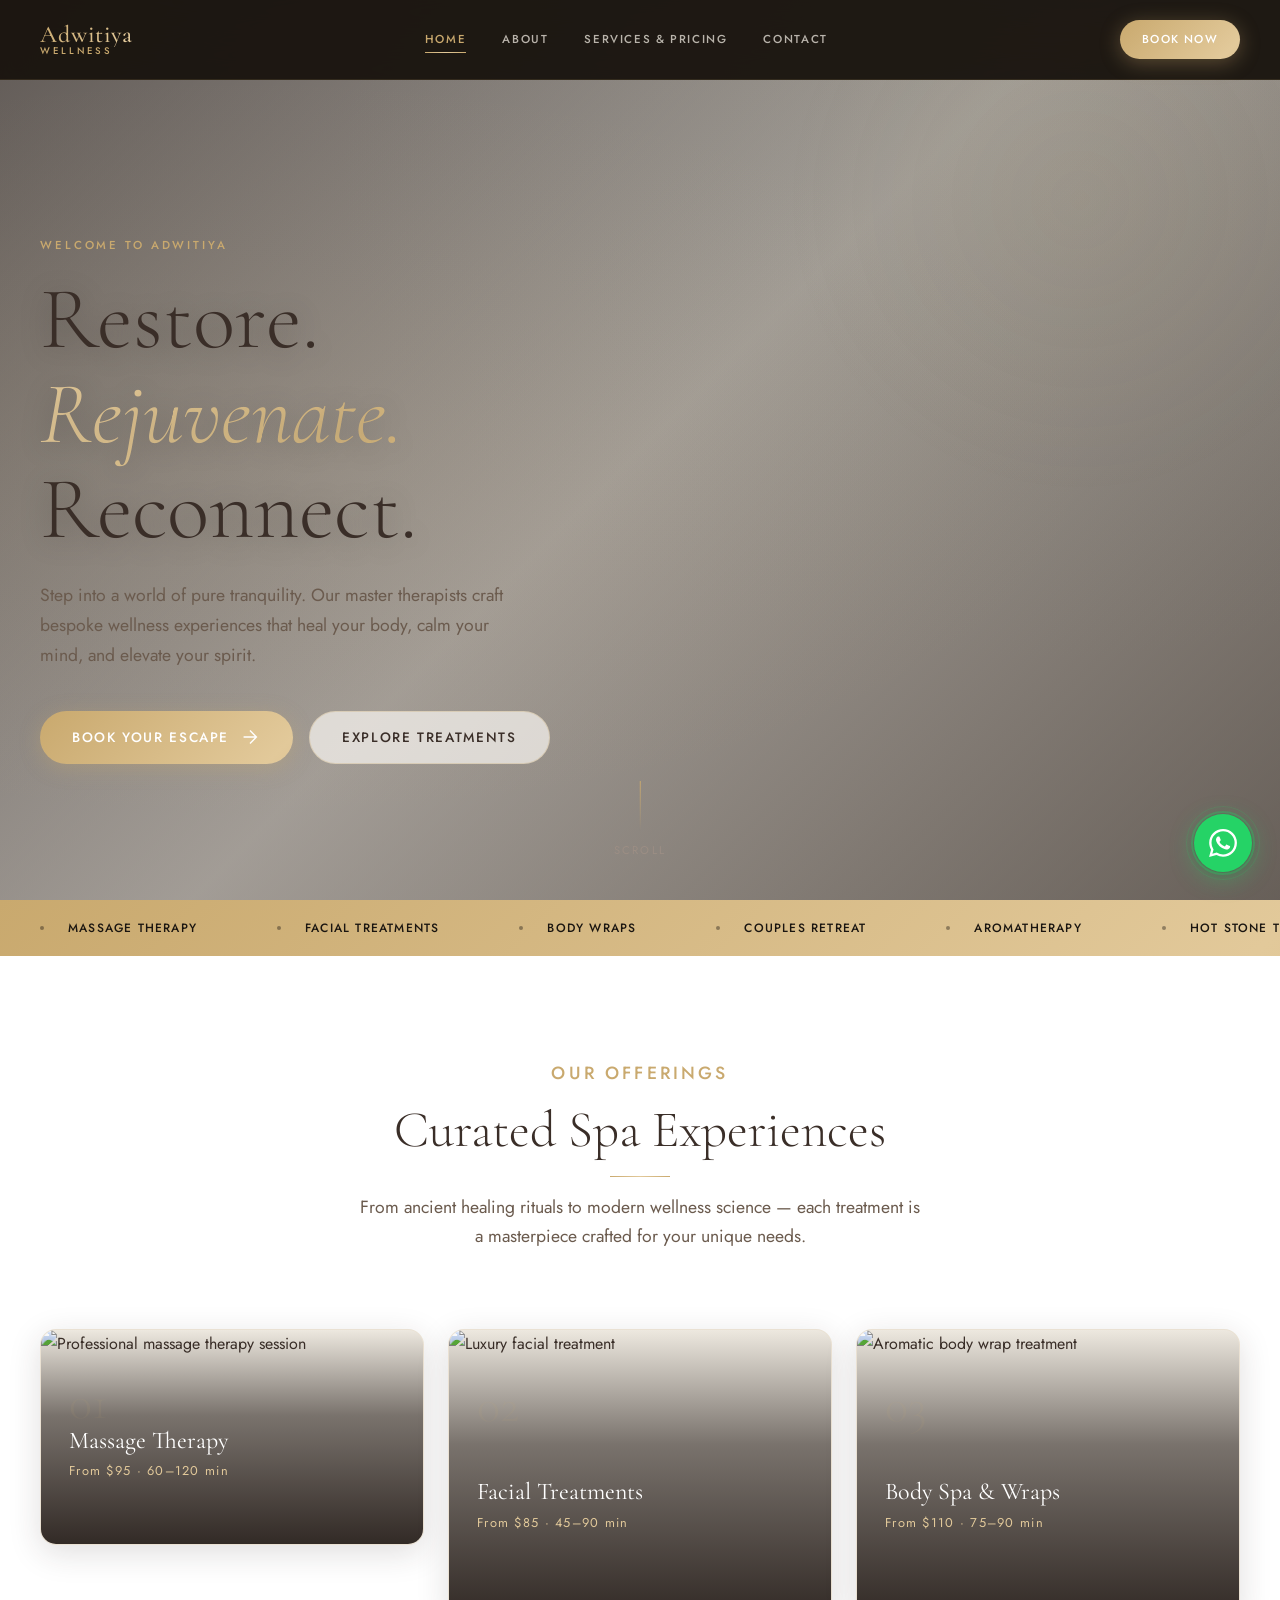
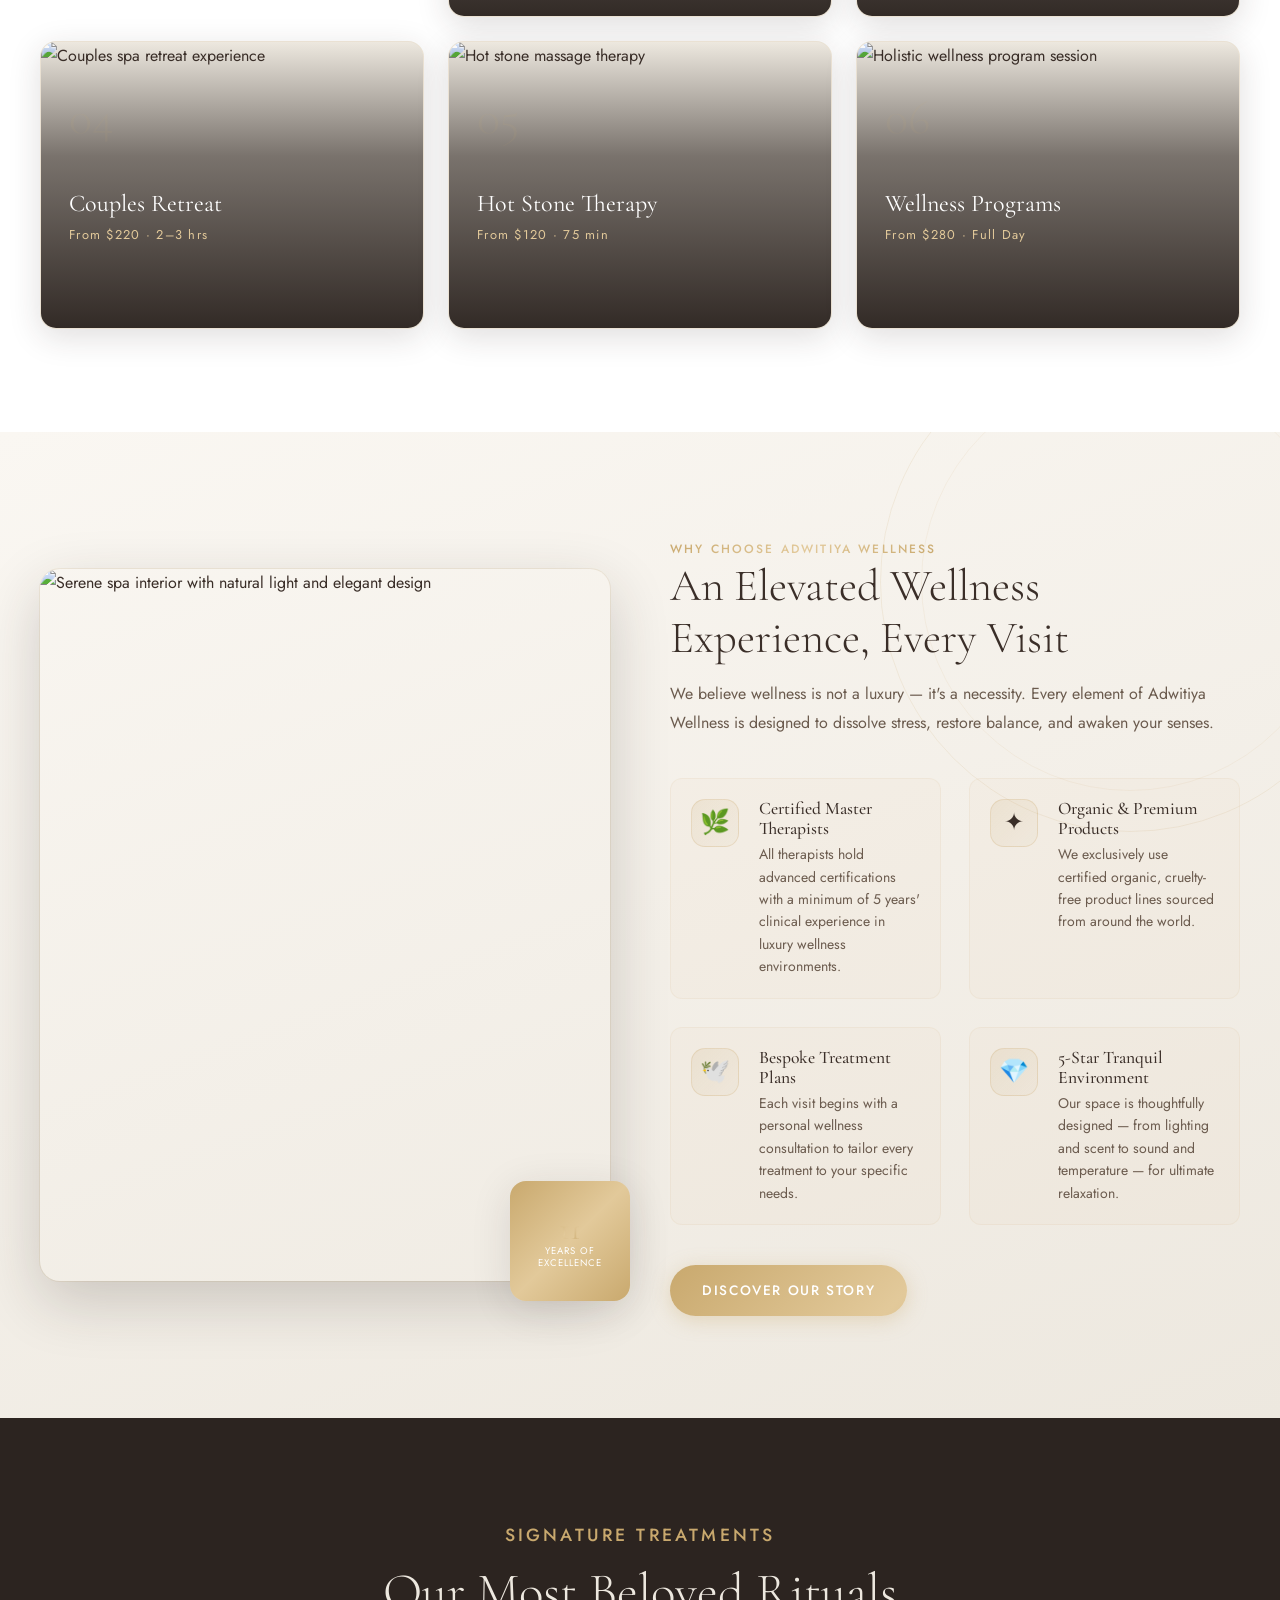
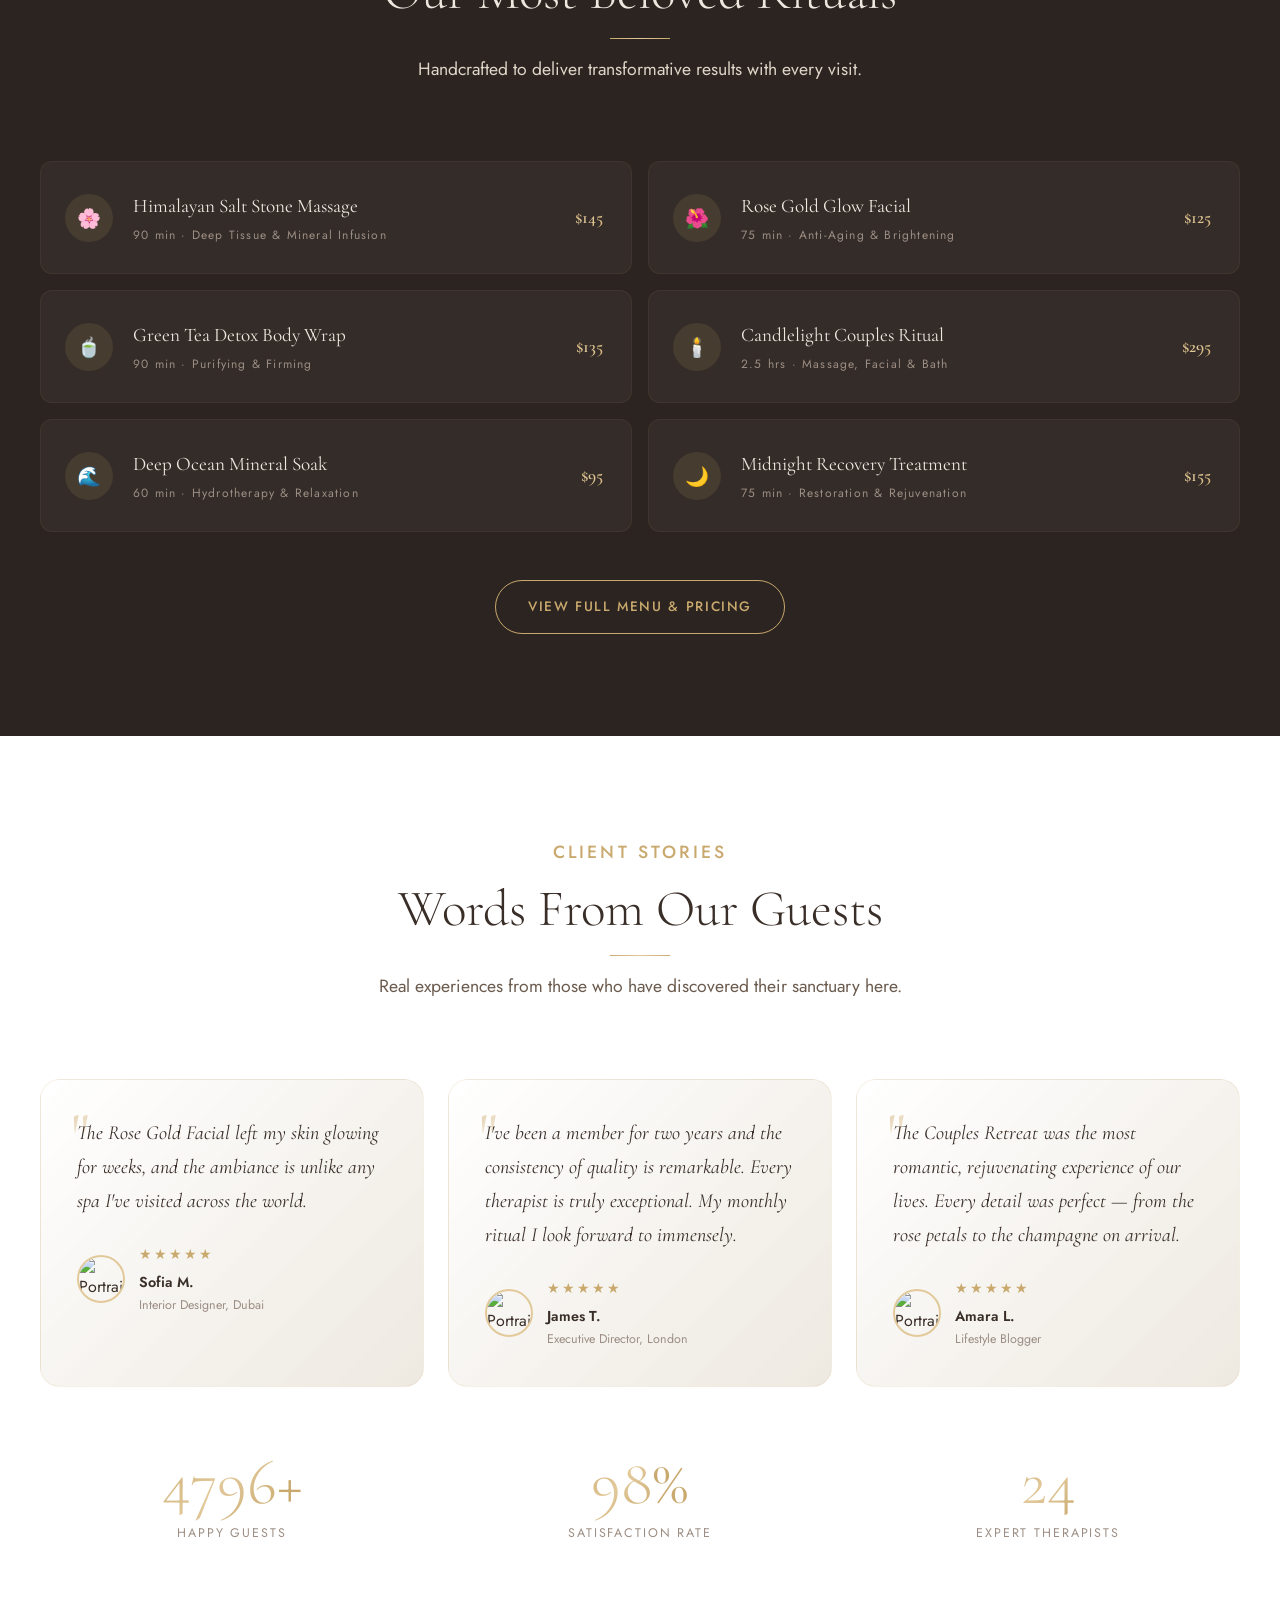
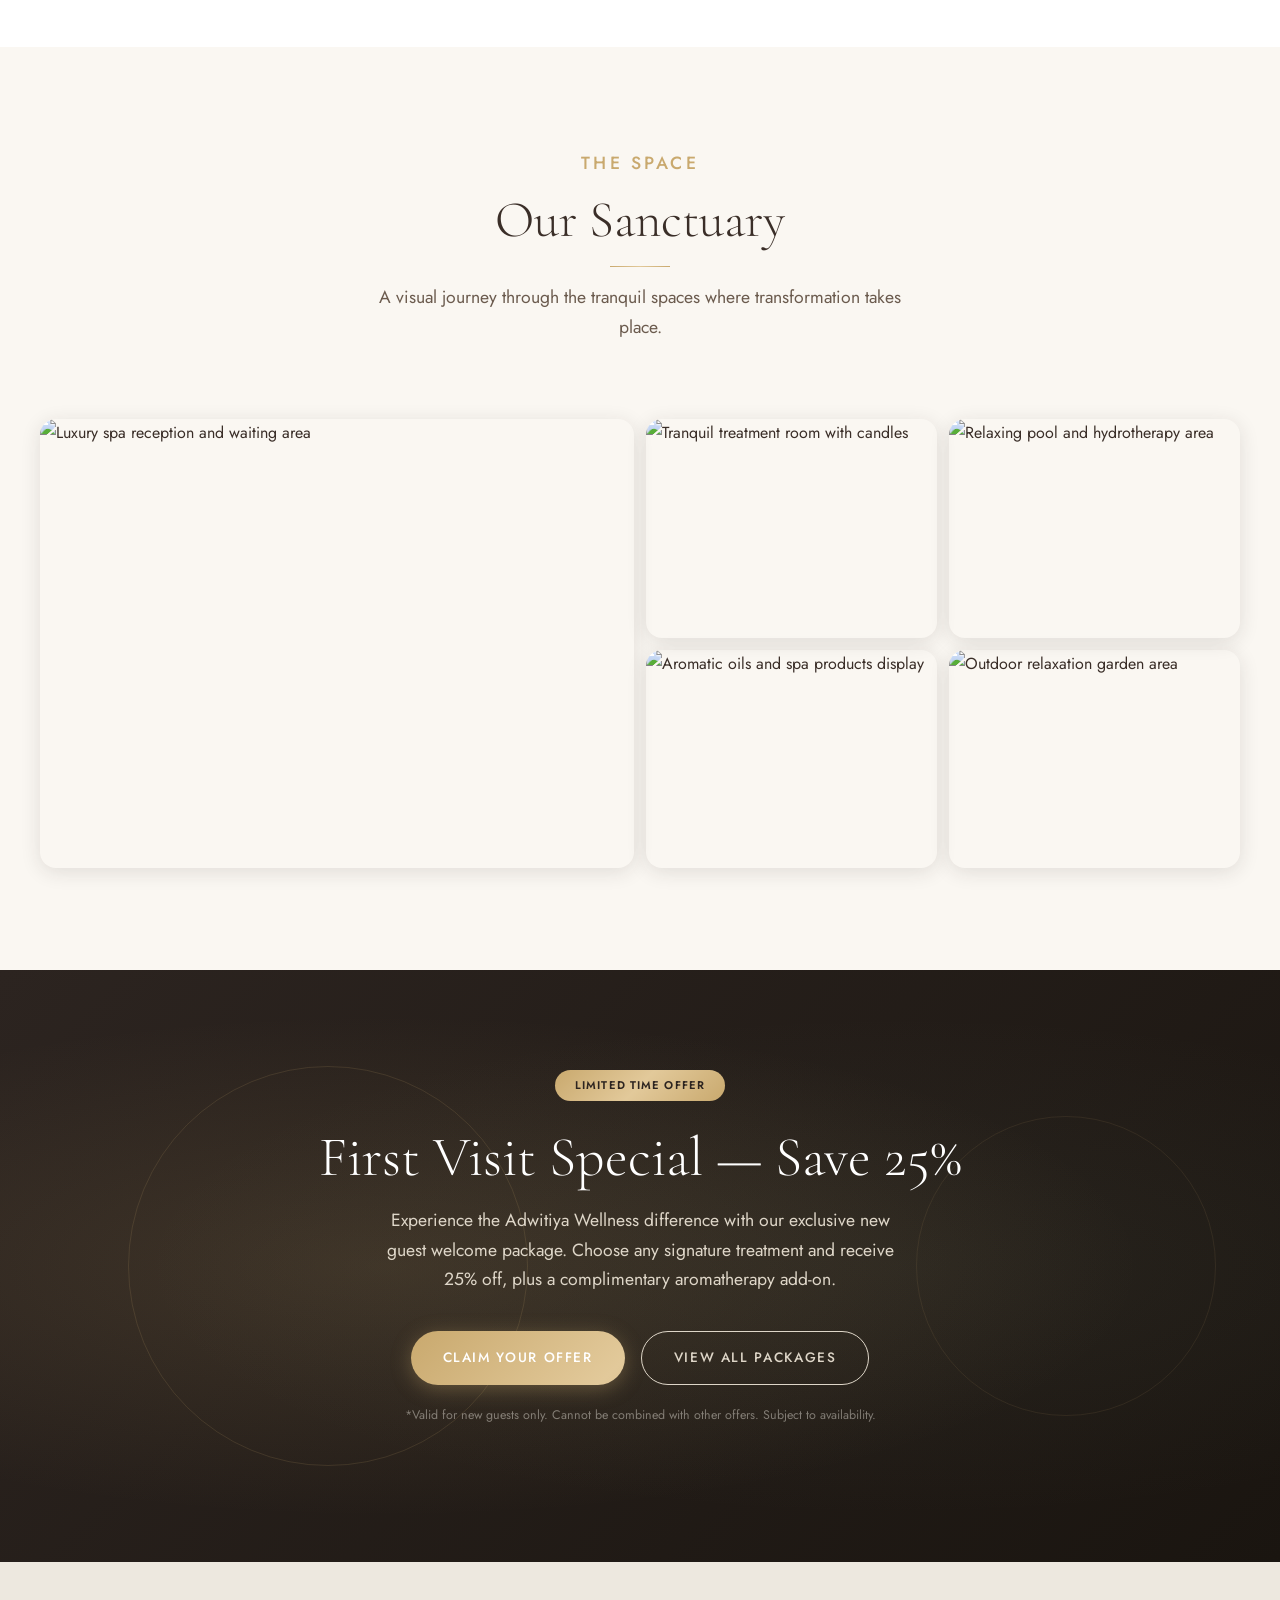
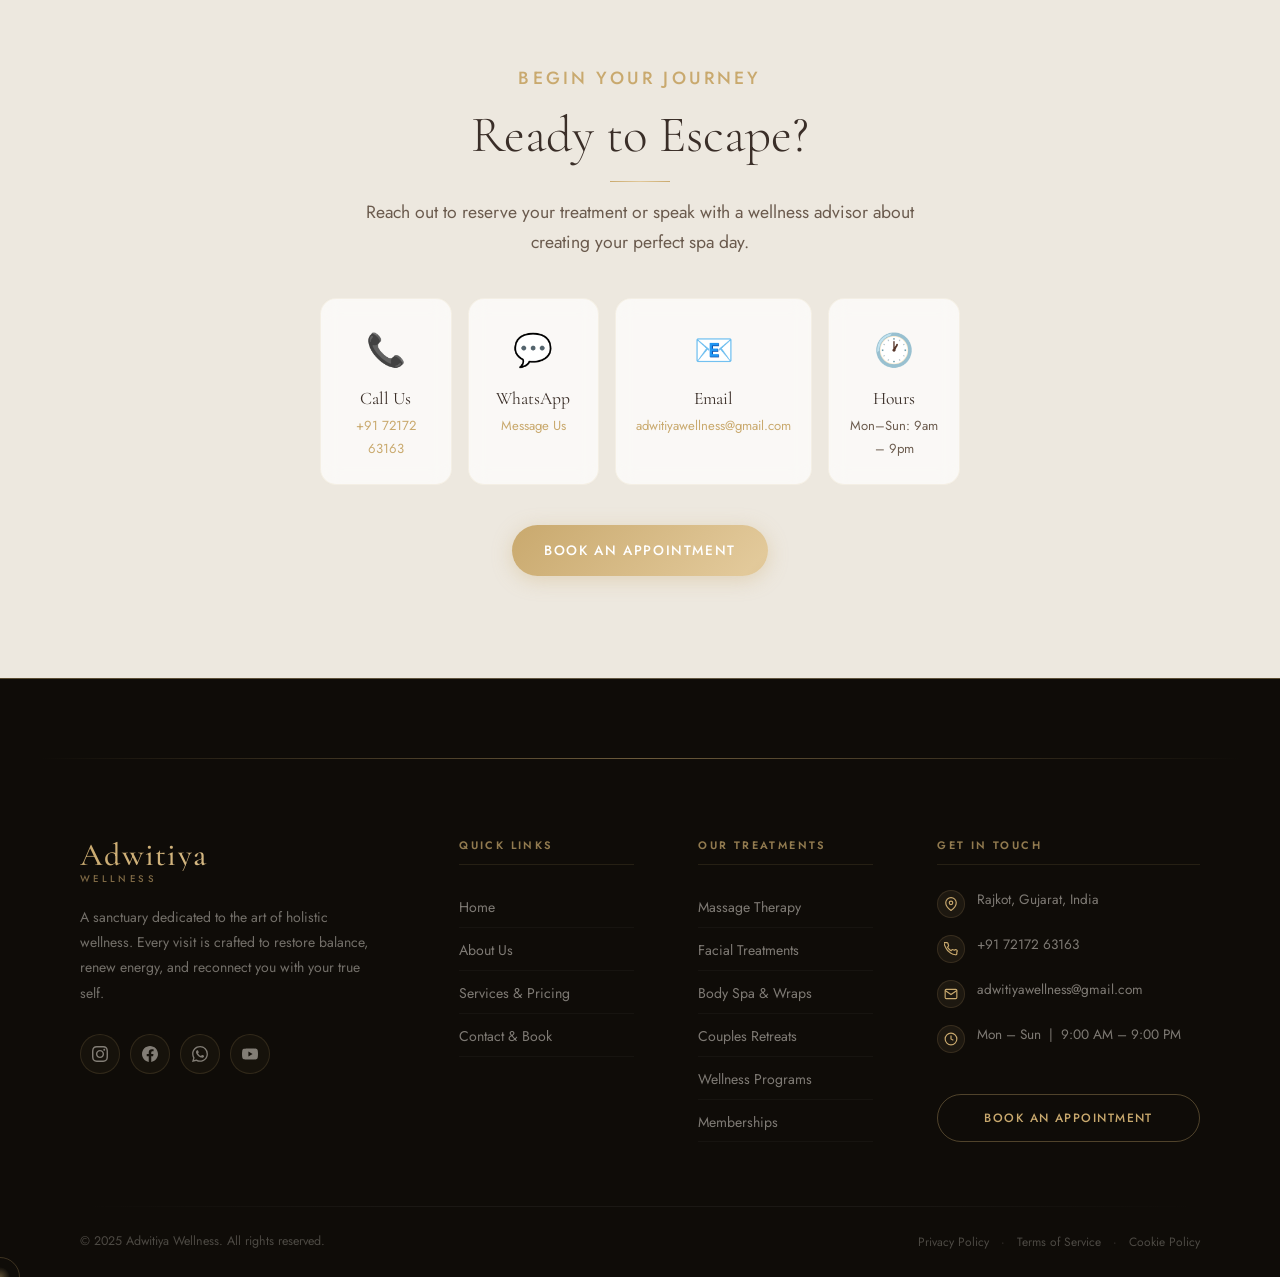
==== commit 27dcfd8a: "Add files via upload" ====
--- a/index.html
+++ b/index.html
@@ -3,13 +3,13 @@
 <head>
   <meta charset="UTF-8" />
   <meta name="viewport" content="width=device-width, initial-scale=1.0" />
-  <meta name="description" content="Serenity Spa & Wellness — A luxury spa experience offering massage therapy, facials, body treatments and holistic wellness in an elegant, calming environment." />
+  <meta name="description" content="Adwitiya Wellness — A luxury spa experience offering massage therapy, facials, body treatments and holistic wellness in Rajkot, Gujarat, India." />
   <meta name="keywords" content="luxury spa, wellness, massage therapy, facial treatment, body spa, relaxation, holistic wellness" />
-  <meta name="author" content="Serenity Spa & Wellness" />
-  <meta property="og:title" content="Serenity Spa & Wellness | Premium Luxury Spa" />
+  <meta name="author" content="Adwitiya Wellness" />
+  <meta property="og:title" content="Adwitiya Wellness | Premium Luxury Spa" />
   <meta property="og:description" content="Escape to pure tranquility. World-class treatments crafted for your body, mind, and soul." />
   <meta property="og:type" content="website" />
-  <title>Serenity Spa & Wellness | Premium Luxury Spa</title>
+  <title>Adwitiya Wellness | Premium Luxury Spa</title>
   <link rel="stylesheet" href="style.css" />
   <link rel="preconnect" href="https://fonts.googleapis.com" />
   <link rel="preconnect" href="https://fonts.gstatic.com" crossorigin />
@@ -22,9 +22,9 @@
      NAVBAR
 ═══════════════════════════════════════════ -->
 <nav class="navbar" role="navigation" aria-label="Main Navigation">
-  <a href="index.html" class="navbar-logo" aria-label="Serenity Spa Home">
-    <span class="logo-main">Serenity</span>
-    <span class="logo-sub">Spa &amp; Wellness</span>
+  <a href="index.html" class="navbar-logo" aria-label="Adwitiya Wellness Home">
+    <span class="logo-main">Adwitiya</span>
+    <span class="logo-sub">Wellness</span>
   </a>
 
   <div class="navbar-links">
@@ -52,7 +52,7 @@
   <a href="pricing.html">Services &amp; Pricing</a>
   <a href="contact.html">Contact &amp; Book</a>
   <div class="mobile-menu-footer">
-    <p>Luxury Spa &amp; Wellness</p>
+    <p>Adwitiya Wellness</p>
   </div>
 </div>
 
@@ -70,7 +70,7 @@
 
   <div class="container">
     <div class="hero-content">
-      <p class="hero-eyebrow">Welcome to Serenity</p>
+      <p class="hero-eyebrow">Welcome to Adwitiya</p>
       <h1>
         Restore.<br />
         <em>Rejuvenate.</em><br />
@@ -264,12 +264,12 @@
       </div>
 
       <div class="why-us-content reveal-right">
-        <p class="label text-gold">Why Choose Serenity</p>
+        <p class="label text-gold">Why Choose Adwitiya Wellness</p>
         <h2 id="why-heading" style="font-size:clamp(1.8rem,3.5vw,2.8rem);font-weight:300;margin-bottom:16px;">
           An Elevated Wellness<br/>Experience, Every Visit
         </h2>
         <p style="color:var(--text-mid);margin-bottom:32px;line-height:1.8;">
-          We believe wellness is not a luxury — it's a necessity. Every element of Serenity is designed to dissolve stress, restore balance, and awaken your senses.
+          We believe wellness is not a luxury — it's a necessity. Every element of Adwitiya Wellness is designed to dissolve stress, restore balance, and awaken your senses.
         </p>
 
         <div class="why-features">
@@ -417,7 +417,7 @@
 
       <article class="testimonial-card reveal" data-delay="100">
         <span class="quote-mark" aria-hidden="true">"</span>
-        <p class="testimonial-text">Serenity is exactly what its name suggests. The Rose Gold Facial left my skin glowing for weeks, and the ambiance is unlike any spa I've visited across the world.</p>
+        <p class="testimonial-text">The Rose Gold Facial left my skin glowing for weeks, and the ambiance is unlike any spa I've visited across the world.</p>
         <div class="testimonial-author">
           <div class="author-avatar">
             <img src="https://i.pravatar.cc/100?img=47" alt="Portrait of Sofia M." loading="lazy" />
@@ -551,7 +551,7 @@
     <span class="offer-badge">Limited Time Offer</span>
     <h2 id="offer-heading">First Visit Special — Save 25%</h2>
     <p>
-      Experience the Serenity difference with our exclusive new guest welcome package. Choose any signature treatment and receive 25% off, plus a complimentary aromatherapy add-on.
+      Experience the Adwitiya Wellness difference with our exclusive new guest welcome package. Choose any signature treatment and receive 25% off, plus a complimentary aromatherapy add-on.
     </p>
     <div style="display:flex;gap:16px;justify-content:center;flex-wrap:wrap;" class="reveal">
       <a href="contact.html" class="btn btn-primary">Claim Your Offer</a>
@@ -579,17 +579,17 @@
         <div class="cta-block">
           <div class="cta-block-icon" aria-hidden="true">📞</div>
           <h4>Call Us</h4>
-          <p><a href="tel:+15551234567" style="color:var(--gold);">+1 (555) 123-4567</a></p>
+          <p><a href="tel:+917217263163" style="color:var(--gold);">+91 72172 63163</a></p>
         </div>
         <div class="cta-block">
           <div class="cta-block-icon" aria-hidden="true">💬</div>
           <h4>WhatsApp</h4>
-          <p><a href="https://wa.me/15551234567" style="color:var(--gold);">Message Us</a></p>
+          <p><a href="https://wa.me/917217263163" style="color:var(--gold);">Message Us</a></p>
         </div>
         <div class="cta-block">
           <div class="cta-block-icon" aria-hidden="true">📧</div>
           <h4>Email</h4>
-          <p><a href="mailto:hello@serenityspa.com" style="color:var(--gold);">hello@serenityspa.com</a></p>
+          <p><a href="mailto:adwitiyawellness@gmail.com" style="color:var(--gold);">adwitiyawellness@gmail.com</a></p>
         </div>
         <div class="cta-block">
           <div class="cta-block-icon" aria-hidden="true">🕐</div>
@@ -608,81 +608,133 @@
 <!-- ═══════════════════════════════════════════
      FOOTER
 ═══════════════════════════════════════════ -->
+<!-- ═══════════════════════════════════════════
+     FOOTER
+═══════════════════════════════════════════ -->
 <footer class="footer" role="contentinfo">
+
+  <!-- Top border accent -->
+  <div class="footer-top-accent"></div>
+
   <div class="container">
-    <div class="footer-grid" style="grid-template-columns:1fr;gap:48px;">
-
-      <!-- Brand -->
-      <div class="footer-brand">
-        <span class="logo-main">Serenity</span>
-        <span class="logo-sub">Spa &amp; Wellness</span>
-        <p>A sanctuary dedicated to the art of holistic wellness. We believe every person deserves moments of pure tranquility and rejuvenation.</p>
-        <div class="footer-socials" aria-label="Social media links">
-          <a href="#" class="social-btn" aria-label="Instagram">IG</a>
-          <a href="#" class="social-btn" aria-label="Facebook">FB</a>
-          <a href="#" class="social-btn" aria-label="Pinterest">PT</a>
-          <a href="#" class="social-btn" aria-label="YouTube">YT</a>
-        </div>
-      </div>
-
-      <!-- Navigation -->
-      <div class="footer-col">
-        <h5>Navigate</h5>
-        <nav class="footer-links" aria-label="Footer Navigation">
-          <a href="index.html">Home</a>
-          <a href="about.html">About Us</a>
-          <a href="pricing.html">Services &amp; Pricing</a>
-          <a href="contact.html">Contact &amp; Book</a>
+
+    <!-- Main Grid: Brand | Quick Links | Treatments | Contact -->
+    <div class="footer-main-grid">
+
+      <!-- Col 1: Brand -->
+      <div class="footer-brand-col">
+        <a href="index.html" class="footer-logo" aria-label="Adwitiya Wellness home">
+          <span class="footer-logo-main">Adwitiya</span>
+          <span class="footer-logo-sub">Wellness</span>
+        </a>
+        <p class="footer-tagline">
+          A sanctuary dedicated to the art of holistic wellness. Every visit is crafted to restore balance, renew energy, and reconnect you with your true self.
+        </p>
+        <div class="footer-socials">
+          <a href="#" class="footer-social-link" aria-label="Instagram">
+            <svg width="16" height="16" fill="currentColor" viewBox="0 0 24 24"><path d="M12 2.163c3.204 0 3.584.012 4.85.07 3.252.148 4.771 1.691 4.919 4.919.058 1.265.069 1.645.069 4.849 0 3.205-.012 3.584-.069 4.849-.149 3.225-1.664 4.771-4.919 4.919-1.266.058-1.644.07-4.85.07-3.204 0-3.584-.012-4.849-.07-3.26-.149-4.771-1.699-4.919-4.92-.058-1.265-.07-1.644-.07-4.849 0-3.204.013-3.583.07-4.849.149-3.227 1.664-4.771 4.919-4.919 1.266-.057 1.645-.069 4.849-.069zm0-2.163c-3.259 0-3.667.014-4.947.072-4.358.2-6.78 2.618-6.98 6.98-.059 1.281-.073 1.689-.073 4.948 0 3.259.014 3.668.072 4.948.2 4.358 2.618 6.78 6.98 6.98 1.281.058 1.689.072 4.948.072 3.259 0 3.668-.014 4.948-.072 4.354-.2 6.782-2.618 6.979-6.98.059-1.28.073-1.689.073-4.948 0-3.259-.014-3.667-.072-4.947-.196-4.354-2.617-6.78-6.979-6.98-1.281-.059-1.69-.073-4.949-.073zm0 5.838c-3.403 0-6.162 2.759-6.162 6.162s2.759 6.163 6.162 6.163 6.162-2.759 6.162-6.163c0-3.403-2.759-6.162-6.162-6.162zm0 10.162c-2.209 0-4-1.79-4-4 0-2.209 1.791-4 4-4s4 1.791 4 4c0 2.21-1.791 4-4 4zm6.406-11.845c-.796 0-1.441.645-1.441 1.44s.645 1.44 1.441 1.44c.795 0 1.439-.645 1.439-1.44s-.644-1.44-1.439-1.44z"/></svg>
+          </a>
+          <a href="#" class="footer-social-link" aria-label="Facebook">
+            <svg width="16" height="16" fill="currentColor" viewBox="0 0 24 24"><path d="M24 12.073c0-6.627-5.373-12-12-12s-12 5.373-12 12c0 5.99 4.388 10.954 10.125 11.854v-8.385H7.078v-3.47h3.047V9.43c0-3.007 1.792-4.669 4.533-4.669 1.312 0 2.686.235 2.686.235v2.953H15.83c-1.491 0-1.956.925-1.956 1.874v2.25h3.328l-.532 3.47h-2.796v8.385C19.612 23.027 24 18.062 24 12.073z"/></svg>
+          </a>
+          <a href="https://wa.me/917217263163" class="footer-social-link" aria-label="WhatsApp" target="_blank" rel="noopener noreferrer">
+            <svg width="16" height="16" fill="currentColor" viewBox="0 0 24 24"><path d="M17.472 14.382c-.297-.149-1.758-.867-2.03-.967-.273-.099-.471-.148-.67.15-.197.297-.767.966-.94 1.164-.173.199-.347.223-.644.075-.297-.15-1.255-.463-2.39-1.475-.883-.788-1.48-1.761-1.653-2.059-.173-.297-.018-.458.13-.606.134-.133.298-.347.446-.52.149-.174.198-.298.298-.497.099-.198.05-.371-.025-.52-.075-.149-.669-1.612-.916-2.207-.242-.579-.487-.5-.669-.51-.173-.008-.371-.01-.57-.01-.198 0-.52.074-.792.372-.272.297-1.04 1.016-1.04 2.479 0 1.462 1.065 2.875 1.213 3.074.149.198 2.096 3.2 5.077 4.487.709.306 1.262.489 1.694.625.712.227 1.36.195 1.871.118.571-.085 1.758-.719 2.006-1.413.248-.694.248-1.289.173-1.413-.074-.124-.272-.198-.57-.347m-5.421 7.403h-.004a9.87 9.87 0 01-5.031-1.378l-.361-.214-3.741.982.998-3.648-.235-.374a9.86 9.86 0 01-1.51-5.26c.001-5.45 4.436-9.884 9.888-9.884 2.64 0 5.122 1.03 6.988 2.898a9.825 9.825 0 012.893 6.994c-.003 5.45-4.437 9.884-9.885 9.884m8.413-18.297A11.815 11.815 0 0012.05 0C5.495 0 .16 5.335.157 11.892c0 2.096.547 4.142 1.588 5.945L.057 24l6.305-1.654a11.882 11.882 0 005.683 1.448h.005c6.554 0 11.89-5.335 11.893-11.893a11.821 11.821 0 00-3.48-8.413z"/></svg>
+          </a>
+          <a href="#" class="footer-social-link" aria-label="YouTube">
+            <svg width="16" height="16" fill="currentColor" viewBox="0 0 24 24"><path d="M23.495 6.205a3.007 3.007 0 0 0-2.088-2.088c-1.87-.501-9.396-.501-9.396-.501s-7.507-.01-9.396.501A3.007 3.007 0 0 0 .527 6.205a31.247 31.247 0 0 0-.522 5.805 31.247 31.247 0 0 0 .522 5.783 3.007 3.007 0 0 0 2.088 2.088c1.868.502 9.396.502 9.396.502s7.506 0 9.396-.502a3.007 3.007 0 0 0 2.088-2.088 31.247 31.247 0 0 0 .5-5.783 31.247 31.247 0 0 0-.5-5.805zM9.609 15.601V8.408l6.264 3.602z"/></svg>
+          </a>
+        </div>
+      </div>
+
+      <!-- Col 2: Quick Links -->
+      <div class="footer-nav-col">
+        <h5 class="footer-col-heading">Quick Links</h5>
+        <nav aria-label="Footer Quick Links">
+          <a href="index.html" class="footer-nav-link">Home</a>
+          <a href="about.html" class="footer-nav-link">About Us</a>
+          <a href="pricing.html" class="footer-nav-link">Services &amp; Pricing</a>
+          <a href="contact.html" class="footer-nav-link">Contact &amp; Book</a>
         </nav>
       </div>
 
-      <!-- Treatments -->
-      <div class="footer-col">
-        <h5>Treatments</h5>
-        <nav class="footer-links" aria-label="Treatments">
-          <a href="pricing.html">Massage Therapy</a>
-          <a href="pricing.html">Facial Treatments</a>
-          <a href="pricing.html">Body Spa &amp; Wraps</a>
-          <a href="pricing.html">Couples Retreats</a>
-          <a href="pricing.html">Wellness Programs</a>
-          <a href="pricing.html">Memberships</a>
+      <!-- Col 3: Treatments -->
+      <div class="footer-nav-col">
+        <h5 class="footer-col-heading">Our Treatments</h5>
+        <nav aria-label="Footer Treatments">
+          <a href="pricing.html" class="footer-nav-link">Massage Therapy</a>
+          <a href="pricing.html" class="footer-nav-link">Facial Treatments</a>
+          <a href="pricing.html" class="footer-nav-link">Body Spa &amp; Wraps</a>
+          <a href="pricing.html" class="footer-nav-link">Couples Retreats</a>
+          <a href="pricing.html" class="footer-nav-link">Wellness Programs</a>
+          <a href="pricing.html" class="footer-nav-link">Memberships</a>
         </nav>
       </div>
 
-      <!-- Contact -->
-      <div class="footer-col">
-        <h5>Find Us</h5>
-        <address style="font-style:normal;">
-          <div class="footer-contact-item">
-            <span class="footer-contact-icon" aria-hidden="true">📍</span>
-            <span>123 Tranquil Gardens Boulevard, Beverly Hills, CA 90210</span>
-          </div>
-          <div class="footer-contact-item">
-            <span class="footer-contact-icon" aria-hidden="true">📞</span>
-            <a href="tel:+15551234567">+1 (555) 123-4567</a>
-          </div>
-          <div class="footer-contact-item">
-            <span class="footer-contact-icon" aria-hidden="true">📧</span>
-            <a href="mailto:hello@serenityspa.com">hello@serenityspa.com</a>
-          </div>
-          <div class="footer-contact-item">
-            <span class="footer-contact-icon" aria-hidden="true">🕐</span>
-            <span>Mon – Sun: 9:00 AM – 9:00 PM</span>
-          </div>
-        </address>
-      </div>
-
-    </div>
-
-    <div class="footer-bottom">
-      <p>© 2025 Serenity Spa &amp; Wellness. All rights reserved.</p>
-      <p>Crafted with care by <a href="https://www.webriseglobal.com" target="_blank" rel="noopener noreferrer">Webrise Global</a></p>
-    </div>
-  </div>
+      <!-- Col 4: Contact -->
+      <div class="footer-contact-col">
+        <h5 class="footer-col-heading">Get In Touch</h5>
+        <div class="footer-contact-list">
+          <div class="footer-contact-row">
+            <div class="footer-contact-icon-wrap">
+              <svg width="14" height="14" fill="none" stroke="currentColor" stroke-width="2" viewBox="0 0 24 24"><path d="M21 10c0 7-9 13-9 13s-9-6-9-13a9 9 0 0 1 18 0z"/><circle cx="12" cy="10" r="3"/></svg>
+            </div>
+            <span>Rajkot, Gujarat, India</span>
+          </div>
+          <div class="footer-contact-row">
+            <div class="footer-contact-icon-wrap">
+              <svg width="14" height="14" fill="none" stroke="currentColor" stroke-width="2" viewBox="0 0 24 24"><path d="M22 16.92v3a2 2 0 01-2.18 2 19.79 19.79 0 01-8.63-3.07A19.5 19.5 0 013.07 9.81a19.79 19.79 0 01-3.07-8.67A2 2 0 012 1h3a2 2 0 012 1.72 12.84 12.84 0 00.7 2.81 2 2 0 01-.45 2.11L6.09 8.91a16 16 0 006 6l1.27-1.27a2 2 0 012.11-.45 12.84 12.84 0 002.81.7A2 2 0 0122 16.92z"/></svg>
+            </div>
+            <a href="tel:+917217263163">+91 72172 63163</a>
+          </div>
+          <div class="footer-contact-row">
+            <div class="footer-contact-icon-wrap">
+              <svg width="14" height="14" fill="none" stroke="currentColor" stroke-width="2" viewBox="0 0 24 24"><path d="M4 4h16c1.1 0 2 .9 2 2v12c0 1.1-.9 2-2 2H4c-1.1 0-2-.9-2-2V6c0-1.1.9-2 2-2z"/><polyline points="22,6 12,13 2,6"/></svg>
+            </div>
+            <a href="mailto:adwitiyawellness@gmail.com">adwitiyawellness@gmail.com</a>
+          </div>
+          <div class="footer-contact-row">
+            <div class="footer-contact-icon-wrap">
+              <svg width="14" height="14" fill="none" stroke="currentColor" stroke-width="2" viewBox="0 0 24 24"><circle cx="12" cy="12" r="10"/><polyline points="12 6 12 12 16 14"/></svg>
+            </div>
+            <span>Mon – Sun &nbsp;|&nbsp; 9:00 AM – 9:00 PM</span>
+          </div>
+        </div>
+
+        <a href="contact.html" class="footer-cta-btn">Book an Appointment</a>
+      </div>
+
+    </div><!-- /footer-main-grid -->
+
+    <!-- Divider -->
+    <div class="footer-divider"></div>
+
+    <!-- Footer Bottom Bar -->
+    <div class="footer-bottom-bar">
+      <p class="footer-copy">&copy; 2025 Adwitiya Wellness. All rights reserved.</p>
+      <div class="footer-bottom-links">
+        <a href="#">Privacy Policy</a>
+        <span class="footer-dot">&middot;</span>
+        <a href="#">Terms of Service</a>
+        <span class="footer-dot">&middot;</span>
+        <a href="#">Cookie Policy</a>
+      </div>
+    </div>
+
+  </div><!-- /container -->
 </footer>
 
+<!-- WhatsApp Floating Button -->
+<a href="https://wa.me/917217263163" class="whatsapp-float" target="_blank" rel="noopener noreferrer" aria-label="Chat with us on WhatsApp">
+  <div class="whatsapp-float-inner">
+    <svg width="28" height="28" fill="currentColor" viewBox="0 0 24 24"><path d="M17.472 14.382c-.297-.149-1.758-.867-2.03-.967-.273-.099-.471-.148-.67.15-.197.297-.767.966-.94 1.164-.173.199-.347.223-.644.075-.297-.15-1.255-.463-2.39-1.475-.883-.788-1.48-1.761-1.653-2.059-.173-.297-.018-.458.13-.606.134-.133.298-.347.446-.52.149-.174.198-.298.298-.497.099-.198.05-.371-.025-.52-.075-.149-.669-1.612-.916-2.207-.242-.579-.487-.5-.669-.51-.173-.008-.371-.01-.57-.01-.198 0-.52.074-.792.372-.272.297-1.04 1.016-1.04 2.479 0 1.462 1.065 2.875 1.213 3.074.149.198 2.096 3.2 5.077 4.487.709.306 1.262.489 1.694.625.712.227 1.36.195 1.871.118.571-.085 1.758-.719 2.006-1.413.248-.694.248-1.289.173-1.413-.074-.124-.272-.198-.57-.347m-5.421 7.403h-.004a9.87 9.87 0 01-5.031-1.378l-.361-.214-3.741.982.998-3.648-.235-.374a9.86 9.86 0 01-1.51-5.26c.001-5.45 4.436-9.884 9.888-9.884 2.64 0 5.122 1.03 6.988 2.898a9.825 9.825 0 012.893 6.994c-.003 5.45-4.437 9.884-9.885 9.884m8.413-18.297A11.815 11.815 0 0012.05 0C5.495 0 .16 5.335.157 11.892c0 2.096.547 4.142 1.588 5.945L.057 24l6.305-1.654a11.882 11.882 0 005.683 1.448h.005c6.554 0 11.89-5.335 11.893-11.893a11.821 11.821 0 00-3.48-8.413z"/></svg>
+    <span class="whatsapp-tooltip">Chat with us</span>
+  </div>
+</a>
+
 <!-- Back to Top -->
-<button class="back-top" aria-label="Back to top">↑</button>
+<button class="back-top" aria-label="Back to top">
+  <svg width="18" height="18" fill="none" stroke="currentColor" stroke-width="2" viewBox="0 0 24 24"><path d="M18 15l-6-6-6 6"/></svg>
+</button>
 
 <script src="script.js"></script>
 </body>
--- a/style.css
+++ b/style.css
@@ -1,6 +1,5 @@
 /* ============================================================
-   SERENITY SPA & WELLNESS — Premium Stylesheet
-   Powered by Webrise Global | www.webriseglobal.com
+   ADWITIYA WELLNESS — Premium Stylesheet
    ============================================================ */
 
 /* ── Google Fonts ── */
@@ -259,19 +258,23 @@
   left: 0;
   right: 0;
   z-index: 1000;
-  padding: 24px var(--gutter);
+  padding: 0 var(--gutter);
+  height: 80px;
   display: flex;
   align-items: center;
   justify-content: space-between;
+  background: rgba(26, 20, 15, 0.96);
+  backdrop-filter: blur(20px) saturate(1.8);
+  -webkit-backdrop-filter: blur(20px) saturate(1.8);
+  border-bottom: 1px solid rgba(201, 169, 110, 0.12);
   transition: var(--transition);
 }
 
 .navbar.scrolled {
-  background: rgba(250,247,242,0.95);
-  backdrop-filter: blur(20px);
-  -webkit-backdrop-filter: blur(20px);
-  padding: 16px var(--gutter);
-  box-shadow: 0 2px 30px rgba(44,36,32,0.08);
+  background: rgba(22, 17, 12, 0.99);
+  box-shadow: 0 4px 40px rgba(0,0,0,0.4);
+  border-bottom-color: rgba(201, 169, 110, 0.18);
+  height: 72px;
 }
 
 .navbar-logo {
@@ -284,7 +287,7 @@
   font-family: var(--font-display);
   font-size: 1.5rem;
   font-weight: 500;
-  color: var(--text-dark);
+  color: var(--warm-white);
   letter-spacing: 0.04em;
 }
 
@@ -303,10 +306,10 @@
 }
 
 .navbar-links a {
-  font-size: 0.8rem;
-  letter-spacing: 0.12em;
+  font-size: 0.72rem;
+  letter-spacing: 0.14em;
   text-transform: uppercase;
-  color: var(--text-dark);
+  color: rgba(237, 232, 223, 0.75);
   font-weight: 500;
   transition: color var(--transition-fast);
   position: relative;
@@ -1081,9 +1084,9 @@
 
 .footer-grid {
   display: grid;
-  grid-template-columns: 1fr;
-  gap: 48px;
-  padding-bottom: 60px;
+  grid-template-columns: 1.8fr 1fr 1fr 1.4fr;
+  gap: 60px;
+  padding-bottom: 80px;
 }
 
 .footer-brand .logo-main {
@@ -1164,13 +1167,13 @@
 .footer-contact-icon { color: var(--gold); margin-top: 2px; }
 
 .footer-bottom {
-  border-top: 1px solid rgba(255,255,255,0.06);
-  padding: 24px 0;
-  display: flex;
-  flex-direction: column;
+  border-top: 1px solid rgba(201, 169, 110, 0.1);
+  padding: 28px 0;
+  display: flex;
+  flex-direction: row;
   align-items: center;
+  justify-content: space-between;
   gap: 12px;
-  text-align: center;
 }
 
 .footer-bottom p {
@@ -2144,3 +2147,1335 @@
   .navbar, .mobile-menu, .back-top, .hamburger { display: none !important; }
   body { background: white; color: black; }
 }
+
+/* ============================================================
+   ADWITIYA WELLNESS — Enhanced Modern Animations & Effects
+   ============================================================ */
+
+/* ── Enhanced Font Import ── */
+@import url('https://fonts.googleapis.com/css2?family=Playfair+Display:ital,wght@0,400;0,500;0,700;1,400;1,500&family=Cormorant+Garamond:ital,wght@0,300;0,400;0,500;1,300;1,400&family=Jost:wght@300;400;500;600&display=swap');
+
+/* ── CSS Custom Properties Enhancement ── */
+:root {
+  --gold-gradient: linear-gradient(135deg, #C9A96E 0%, #E2C99A 50%, #C9A96E 100%);
+  --dark-gradient: linear-gradient(135deg, #2C2420 0%, #3A2E28 100%);
+  --glass-bg: rgba(255, 255, 255, 0.08);
+  --glass-border: rgba(201, 169, 110, 0.2);
+  --glow-gold: 0 0 30px rgba(201, 169, 110, 0.3);
+  --glow-subtle: 0 0 60px rgba(201, 169, 110, 0.15);
+}
+
+/* ── Smooth Page Load Animation ── */
+@keyframes fadeInUp {
+  from { opacity: 0; transform: translateY(40px); }
+  to   { opacity: 1; transform: translateY(0); }
+}
+
+@keyframes fadeInLeft {
+  from { opacity: 0; transform: translateX(-40px); }
+  to   { opacity: 1; transform: translateX(0); }
+}
+
+@keyframes fadeInRight {
+  from { opacity: 0; transform: translateX(40px); }
+  to   { opacity: 1; transform: translateX(0); }
+}
+
+@keyframes scaleIn {
+  from { opacity: 0; transform: scale(0.92); }
+  to   { opacity: 1; transform: scale(1); }
+}
+
+@keyframes shimmer {
+  0%   { background-position: -200% center; }
+  100% { background-position: 200% center; }
+}
+
+@keyframes float {
+  0%, 100% { transform: translateY(0px); }
+  50%       { transform: translateY(-12px); }
+}
+
+@keyframes pulseGlow {
+  0%, 100% { box-shadow: 0 0 20px rgba(201, 169, 110, 0.2); }
+  50%       { box-shadow: 0 0 40px rgba(201, 169, 110, 0.5); }
+}
+
+@keyframes rotateIn {
+  from { opacity: 0; transform: rotate(-5deg) scale(0.9); }
+  to   { opacity: 1; transform: rotate(0deg) scale(1); }
+}
+
+@keyframes lineExpand {
+  from { width: 0; opacity: 0; }
+  to   { width: 60px; opacity: 1; }
+}
+
+@keyframes borderGlow {
+  0%, 100% { border-color: rgba(201, 169, 110, 0.3); }
+  50%       { border-color: rgba(201, 169, 110, 0.8); }
+}
+
+/* ── Enhanced Navbar ── */
+.navbar.scrolled {
+  box-shadow: 0 4px 40px rgba(0,0,0,0.4), 0 1px 0 rgba(201,169,110,0.15);
+}
+
+.logo-main {
+  background: linear-gradient(135deg, #C9A96E, #E2C99A, #C9A96E);
+  background-size: 200% auto;
+  -webkit-background-clip: text;
+  -webkit-text-fill-color: transparent;
+  background-clip: text;
+  animation: shimmer 4s linear infinite;
+  font-family: 'Playfair Display', 'Cormorant Garamond', serif !important;
+  letter-spacing: 0.05em;
+}
+
+.navbar-links a {
+  position: relative;
+  transition: color 0.3s ease;
+}
+
+.navbar-links a::after {
+  content: '';
+  position: absolute;
+  bottom: -4px;
+  left: 0;
+  width: 0;
+  height: 1px;
+  background: var(--gold-gradient);
+  transition: width 0.3s ease;
+}
+
+.navbar-links a:hover::after,
+.navbar-links a.active::after {
+  width: 100%;
+}
+
+/* ── Enhanced Hero ── */
+.hero {
+  position: relative;
+  overflow: hidden;
+}
+
+.hero::before {
+  content: '';
+  position: absolute;
+  inset: 0;
+  background: 
+    radial-gradient(ellipse at 20% 50%, rgba(201, 169, 110, 0.08) 0%, transparent 60%),
+    radial-gradient(ellipse at 80% 20%, rgba(138, 158, 133, 0.06) 0%, transparent 50%),
+    linear-gradient(135deg, rgba(44,36,32,0.75) 0%, rgba(44,36,32,0.4) 50%, rgba(44,36,32,0.7) 100%);
+  z-index: 1;
+  pointer-events: none;
+}
+
+.hero-content {
+  animation: fadeInUp 1.2s cubic-bezier(0.25, 0.46, 0.45, 0.94) forwards;
+  opacity: 0;
+  animation-delay: 0.3s;
+}
+
+.hero-eyebrow {
+  animation: fadeInLeft 1s ease forwards;
+  animation-delay: 0.5s;
+  opacity: 0;
+}
+
+.hero h1 {
+  animation: fadeInUp 1.2s ease forwards;
+  animation-delay: 0.7s;
+  opacity: 0;
+  text-shadow: 0 4px 30px rgba(0,0,0,0.3);
+}
+
+.hero-desc {
+  animation: fadeInUp 1s ease forwards;
+  animation-delay: 0.9s;
+  opacity: 0;
+}
+
+.hero-cta {
+  animation: fadeInUp 1s ease forwards;
+  animation-delay: 1.1s;
+  opacity: 0;
+}
+
+.hero-bg img {
+  transition: transform 8s ease;
+  transform: scale(1.05);
+}
+
+.hero:hover .hero-bg img {
+  transform: scale(1.0);
+}
+
+/* ── Decorative Floating Orbs (hero background) ── */
+.hero::after {
+  content: '';
+  position: absolute;
+  width: 600px;
+  height: 600px;
+  border-radius: 50%;
+  background: radial-gradient(circle, rgba(201,169,110,0.06) 0%, transparent 70%);
+  top: -100px;
+  right: -100px;
+  z-index: 1;
+  animation: float 8s ease-in-out infinite;
+  pointer-events: none;
+}
+
+/* ── Enhanced Buttons ── */
+.btn {
+  position: relative;
+  overflow: hidden;
+  transition: all 0.35s cubic-bezier(0.25, 0.46, 0.45, 0.94) !important;
+}
+
+.btn::before {
+  content: '';
+  position: absolute;
+  top: 50%;
+  left: 50%;
+  width: 0;
+  height: 0;
+  background: rgba(255,255,255,0.1);
+  border-radius: 50%;
+  transform: translate(-50%, -50%);
+  transition: width 0.6s ease, height 0.6s ease, opacity 0.6s ease;
+  opacity: 0;
+}
+
+.btn:hover::before {
+  width: 400px;
+  height: 400px;
+  opacity: 1;
+}
+
+.btn-primary {
+  background: var(--gold-gradient) !important;
+  background-size: 200% auto !important;
+  box-shadow: 0 4px 20px rgba(201, 169, 110, 0.35) !important;
+}
+
+.btn-primary:hover {
+  background-position: right center !important;
+  box-shadow: 0 8px 35px rgba(201, 169, 110, 0.5) !important;
+  transform: translateY(-2px) !important;
+}
+
+.btn-primary:active {
+  transform: translateY(0) !important;
+}
+
+/* ── Enhanced Section Headers ── */
+.section-header h2::after {
+  content: '';
+  display: block;
+  width: 0;
+  height: 1px;
+  background: var(--gold-gradient);
+  margin: 16px auto 0;
+  transition: width 0.8s cubic-bezier(0.25, 0.46, 0.45, 0.94);
+}
+
+.section-header.in-view h2::after {
+  width: 60px;
+  animation: lineExpand 0.8s ease forwards;
+}
+
+/* ── Enhanced Service Cards ── */
+.service-card {
+  border-radius: 16px !important;
+  overflow: hidden;
+  transition: all 0.5s cubic-bezier(0.25, 0.46, 0.45, 0.94) !important;
+  box-shadow: 0 8px 32px rgba(44,36,32,0.15) !important;
+  border: 1px solid rgba(201,169,110,0.1);
+}
+
+.service-card:hover {
+  transform: translateY(-10px) scale(1.02) !important;
+  box-shadow: 0 24px 60px rgba(44,36,32,0.25), var(--glow-subtle) !important;
+  border-color: rgba(201,169,110,0.3);
+}
+
+.service-card img {
+  transition: transform 0.7s ease !important;
+}
+
+.service-card:hover img {
+  transform: scale(1.1) !important;
+}
+
+.service-card-overlay {
+  background: linear-gradient(0deg, rgba(44,36,32,0.97) 0%, rgba(44,36,32,0.6) 60%, transparent 100%) !important;
+  transition: all 0.5s ease !important;
+}
+
+.service-card:hover .service-card-overlay {
+  background: linear-gradient(0deg, rgba(44,36,32,1) 0%, rgba(44,36,32,0.8) 70%, rgba(44,36,32,0.2) 100%) !important;
+}
+
+.service-card-link {
+  position: relative;
+  overflow: hidden;
+  display: inline-flex;
+  align-items: center;
+  gap: 6px;
+  padding: 8px 16px;
+  border-radius: 100px;
+  background: rgba(201,169,110,0.15);
+  border: 1px solid rgba(201,169,110,0.3);
+  transition: all 0.3s ease;
+  color: var(--gold-light);
+}
+
+.service-card-link:hover {
+  background: rgba(201,169,110,0.3);
+  border-color: var(--gold);
+  transform: translateX(4px);
+}
+
+/* ── Enhanced Why Us Section ── */
+.why-us-image-main {
+  border-radius: 20px !important;
+  overflow: hidden;
+  box-shadow: 0 20px 60px rgba(44,36,32,0.2), 0 0 0 1px rgba(201,169,110,0.15) !important;
+}
+
+.why-us-image-main img {
+  transition: transform 0.8s ease !important;
+}
+
+.why-us-image-main:hover img {
+  transform: scale(1.05) !important;
+}
+
+.why-us-badge {
+  background: var(--gold-gradient) !important;
+  animation: pulseGlow 3s ease-in-out infinite !important;
+  border-radius: 16px !important;
+}
+
+.why-feature {
+  padding: 20px !important;
+  border-radius: 12px;
+  border: 1px solid rgba(201,169,110,0.1);
+  transition: all 0.35s ease !important;
+  background: rgba(201,169,110,0.03);
+}
+
+.why-feature:hover {
+  background: rgba(201,169,110,0.08) !important;
+  border-color: rgba(201,169,110,0.25) !important;
+  transform: translateX(6px) !important;
+  box-shadow: 0 4px 20px rgba(44,36,32,0.08);
+}
+
+.why-icon {
+  transition: transform 0.3s ease;
+  font-size: 1.5rem !important;
+}
+
+.why-feature:hover .why-icon {
+  transform: scale(1.2) rotate(5deg);
+}
+
+/* ── Enhanced Testimonials ── */
+.testimonial-card {
+  background: linear-gradient(135deg, rgba(255,255,255,0.9) 0%, rgba(237,232,223,0.95) 100%) !important;
+  border: 1px solid rgba(201,169,110,0.15) !important;
+  border-radius: 20px !important;
+  transition: all 0.4s ease !important;
+  backdrop-filter: blur(10px);
+}
+
+.testimonial-card:hover {
+  transform: translateY(-8px) !important;
+  box-shadow: 0 24px 60px rgba(44,36,32,0.15), 0 0 0 1px rgba(201,169,110,0.2) !important;
+}
+
+.quote-mark {
+  background: var(--gold-gradient);
+  -webkit-background-clip: text;
+  -webkit-text-fill-color: transparent;
+  background-clip: text;
+  font-size: 4rem !important;
+  line-height: 1 !important;
+}
+
+/* ── Enhanced Gallery ── */
+.gallery-item {
+  border-radius: 16px !important;
+  overflow: hidden;
+  transition: all 0.5s cubic-bezier(0.25, 0.46, 0.45, 0.94) !important;
+  box-shadow: 0 4px 20px rgba(44,36,32,0.12) !important;
+}
+
+.gallery-item:hover {
+  transform: scale(1.03) !important;
+  box-shadow: 0 20px 50px rgba(44,36,32,0.25) !important;
+  z-index: 10;
+}
+
+.gallery-item img {
+  transition: transform 0.7s ease !important;
+}
+
+.gallery-item:hover img {
+  transform: scale(1.1) !important;
+}
+
+.gallery-item-overlay {
+  background: linear-gradient(135deg, rgba(201,169,110,0.3), rgba(44,36,32,0.5)) !important;
+  backdrop-filter: blur(4px);
+  transition: opacity 0.4s ease !important;
+  border-radius: 0 !important;
+}
+
+/* ── Enhanced Offer Banner ── */
+.offer-banner {
+  background: 
+    radial-gradient(ellipse at 30% 50%, rgba(201,169,110,0.15) 0%, transparent 60%),
+    radial-gradient(ellipse at 70% 50%, rgba(138,158,133,0.08) 0%, transparent 60%),
+    linear-gradient(135deg, #2C2420 0%, #1a1510 100%) !important;
+  position: relative;
+  overflow: hidden;
+}
+
+.offer-banner::before {
+  content: '';
+  position: absolute;
+  width: 400px;
+  height: 400px;
+  border-radius: 50%;
+  border: 1px solid rgba(201,169,110,0.15);
+  top: 50%;
+  left: 10%;
+  transform: translateY(-50%);
+  animation: float 10s ease-in-out infinite;
+  pointer-events: none;
+}
+
+.offer-banner::after {
+  content: '';
+  position: absolute;
+  width: 300px;
+  height: 300px;
+  border-radius: 50%;
+  border: 1px solid rgba(201,169,110,0.1);
+  top: 50%;
+  right: 5%;
+  transform: translateY(-50%);
+  animation: float 12s ease-in-out infinite reverse;
+  pointer-events: none;
+}
+
+.offer-badge {
+  animation: pulseGlow 2s ease-in-out infinite !important;
+  background: var(--gold-gradient) !important;
+  letter-spacing: 0.1em !important;
+}
+
+/* ── Enhanced Footer ── */
+.footer {
+  background: 
+    radial-gradient(ellipse at 20% 80%, rgba(201,169,110,0.05) 0%, transparent 50%),
+    linear-gradient(180deg, #1a1510 0%, #110e0a 100%) !important;
+  position: relative;
+}
+
+.footer::before {
+  content: '';
+  position: absolute;
+  top: 0;
+  left: 0;
+  right: 0;
+  height: 1px;
+  background: var(--gold-gradient);
+  opacity: 0.4;
+}
+
+.footer-brand .logo-main {
+  font-size: 2rem !important;
+}
+
+.footer-brand p {
+  color: rgba(237,232,223,0.55) !important;
+  line-height: 1.8;
+}
+
+.social-btn {
+  background: rgba(201,169,110,0.08) !important;
+  border: 1px solid rgba(201,169,110,0.2) !important;
+  transition: all 0.3s ease !important;
+  color: var(--gold-light) !important;
+}
+
+.social-btn:hover {
+  background: rgba(201,169,110,0.2) !important;
+  border-color: var(--gold) !important;
+  transform: translateY(-3px) !important;
+  box-shadow: 0 8px 20px rgba(201,169,110,0.2) !important;
+}
+
+.footer-links a {
+  position: relative;
+  transition: all 0.3s ease !important;
+  padding-left: 0 !important;
+}
+
+.footer-links a::before {
+  content: '→';
+  position: absolute;
+  left: -20px;
+  opacity: 0;
+  transition: all 0.3s ease;
+  color: var(--gold);
+  font-size: 0.75rem;
+}
+
+.footer-links a:hover {
+  color: var(--gold-light) !important;
+  padding-left: 20px !important;
+}
+
+.footer-links a:hover::before {
+  opacity: 1;
+  left: 0;
+}
+
+.footer-contact-item a:hover {
+  color: var(--gold-light) !important;
+}
+
+/* ── Enhanced Reveal Animations ── */
+.reveal {
+  opacity: 0;
+  transform: translateY(30px);
+  transition: opacity 0.8s cubic-bezier(0.25, 0.46, 0.45, 0.94), 
+              transform 0.8s cubic-bezier(0.25, 0.46, 0.45, 0.94) !important;
+}
+
+.reveal.visible {
+  opacity: 1;
+  transform: translateY(0);
+}
+
+.reveal-left {
+  opacity: 0;
+  transform: translateX(-40px);
+  transition: opacity 0.9s cubic-bezier(0.25, 0.46, 0.45, 0.94),
+              transform 0.9s cubic-bezier(0.25, 0.46, 0.45, 0.94) !important;
+}
+
+.reveal-left.visible {
+  opacity: 1;
+  transform: translateX(0);
+}
+
+.reveal-right {
+  opacity: 0;
+  transform: translateX(40px);
+  transition: opacity 0.9s cubic-bezier(0.25, 0.46, 0.45, 0.94),
+              transform 0.9s cubic-bezier(0.25, 0.46, 0.45, 0.94) !important;
+}
+
+.reveal-right.visible {
+  opacity: 1;
+  transform: translateX(0);
+}
+
+/* ── Enhanced Marquee ── */
+.marquee-bar {
+  background: var(--gold-gradient) !important;
+  background-size: 200% auto !important;
+  animation: shimmer 8s linear infinite !important;
+}
+
+.marquee-item {
+  color: #1a1510 !important;
+  font-weight: 500 !important;
+  letter-spacing: 0.1em !important;
+}
+
+.marquee-dot {
+  background: rgba(26,21,16,0.4) !important;
+}
+
+/* ── Treat Items Enhancement ── */
+.treat-item {
+  border-radius: 12px !important;
+  transition: all 0.35s ease !important;
+  border: 1px solid rgba(201,169,110,0.08) !important;
+}
+
+.treat-item:hover {
+  background: rgba(201,169,110,0.08) !important;
+  border-color: rgba(201,169,110,0.25) !important;
+  transform: translateX(8px) !important;
+}
+
+.treat-price {
+  background: var(--gold-gradient) !important;
+  -webkit-background-clip: text !important;
+  -webkit-text-fill-color: transparent !important;
+  background-clip: text !important;
+  font-weight: 600 !important;
+  font-size: 1.1rem !important;
+}
+
+/* ── Enhanced Back to Top ── */
+.back-top {
+  background: var(--gold-gradient) !important;
+  border-radius: 50% !important;
+  box-shadow: 0 4px 20px rgba(201,169,110,0.4) !important;
+  transition: all 0.35s ease !important;
+  color: #1a1510 !important;
+  font-weight: 600 !important;
+}
+
+.back-top:hover {
+  transform: translateY(-4px) !important;
+  box-shadow: 0 12px 30px rgba(201,169,110,0.5) !important;
+}
+
+/* ── FAQ Enhancement ── */
+.faq-item {
+  border-radius: 12px !important;
+  border: 1px solid rgba(201,169,110,0.1) !important;
+  overflow: hidden;
+  transition: all 0.3s ease !important;
+  margin-bottom: 12px !important;
+}
+
+.faq-item:hover {
+  border-color: rgba(201,169,110,0.3) !important;
+  box-shadow: 0 4px 20px rgba(44,36,32,0.08) !important;
+}
+
+.faq-question {
+  transition: color 0.3s ease !important;
+}
+
+.faq-question:hover,
+.faq-item.open .faq-question {
+  color: var(--gold) !important;
+}
+
+/* ── Form Enhancement ── */
+.form-group input,
+.form-group textarea,
+.form-group select {
+  border: 1px solid rgba(201,169,110,0.2) !important;
+  border-radius: 10px !important;
+  transition: all 0.3s ease !important;
+  background: rgba(255,255,255,0.7) !important;
+}
+
+.form-group input:focus,
+.form-group textarea:focus,
+.form-group select:focus {
+  border-color: var(--gold) !important;
+  box-shadow: 0 0 0 3px rgba(201,169,110,0.15), 0 4px 20px rgba(201,169,110,0.1) !important;
+  background: rgba(255,255,255,0.95) !important;
+  transform: translateY(-1px);
+}
+
+/* ── Contact Info Card ── */
+.contact-info-card {
+  border-radius: 20px !important;
+  border: 1px solid rgba(201,169,110,0.15) !important;
+  box-shadow: 0 8px 40px rgba(44,36,32,0.08) !important;
+}
+
+.info-block {
+  border-radius: 10px;
+  transition: all 0.3s ease;
+  padding: 16px !important;
+}
+
+.info-block:hover {
+  background: rgba(201,169,110,0.06);
+}
+
+/* ── CTA Block ── */
+.cta-block {
+  border-radius: 16px !important;
+  border: 1px solid rgba(201,169,110,0.12) !important;
+  transition: all 0.4s ease !important;
+  background: rgba(255,255,255,0.7) !important;
+  backdrop-filter: blur(10px);
+}
+
+.cta-block:hover {
+  background: rgba(255,255,255,0.95) !important;
+  border-color: rgba(201,169,110,0.3) !important;
+  transform: translateY(-6px) !important;
+  box-shadow: 0 16px 40px rgba(44,36,32,0.12), 0 0 0 1px rgba(201,169,110,0.15) !important;
+}
+
+.cta-block-icon {
+  transition: transform 0.3s ease;
+  font-size: 2rem !important;
+}
+
+.cta-block:hover .cta-block-icon {
+  transform: scale(1.15) rotate(-5deg);
+}
+
+/* ── Stats Counter Enhancement ── */
+[data-count] {
+  font-family: 'Playfair Display', 'Cormorant Garamond', serif;
+  background: var(--gold-gradient);
+  -webkit-background-clip: text;
+  -webkit-text-fill-color: transparent;
+  background-clip: text;
+}
+
+/* ── Page Hero Enhancement ── */
+.page-hero {
+  position: relative;
+  overflow: hidden;
+}
+
+.page-hero::before {
+  content: '';
+  position: absolute;
+  inset: 0;
+  background: 
+    radial-gradient(ellipse at 30% 60%, rgba(201,169,110,0.12) 0%, transparent 50%),
+    linear-gradient(135deg, rgba(44,36,32,0.85) 0%, rgba(44,36,32,0.6) 100%);
+  z-index: 1;
+  pointer-events: none;
+}
+
+.page-hero-content {
+  animation: fadeInUp 1s ease forwards;
+  opacity: 0;
+  animation-delay: 0.3s;
+}
+
+/* ── Pricing Card Enhancement ── */
+.price-card,
+.pricing-card,
+.package-card {
+  border-radius: 20px !important;
+  transition: all 0.4s cubic-bezier(0.25, 0.46, 0.45, 0.94) !important;
+  border: 1px solid rgba(201,169,110,0.12) !important;
+}
+
+.price-card:hover,
+.pricing-card:hover,
+.package-card:hover {
+  transform: translateY(-8px) !important;
+  border-color: rgba(201,169,110,0.3) !important;
+  box-shadow: 0 20px 50px rgba(44,36,32,0.15) !important;
+}
+
+/* ── Section Label Enhancement ── */
+.label {
+  position: relative;
+  display: inline-block;
+}
+
+.text-gold {
+  background: var(--gold-gradient);
+  -webkit-background-clip: text;
+  -webkit-text-fill-color: transparent;
+  background-clip: text;
+}
+
+/* ── Mobile Enhancements ── */
+@media (max-width: 768px) {
+  .hero::after { display: none; }
+  .offer-banner::before,
+  .offer-banner::after { display: none; }
+  
+  .service-card:hover {
+    transform: translateY(-5px) scale(1.01) !important;
+  }
+  
+  .why-feature:hover {
+    transform: translateX(3px) !important;
+  }
+}
+
+/* ── Custom Scrollbar ── */
+::-webkit-scrollbar {
+  width: 6px;
+}
+
+::-webkit-scrollbar-track {
+  background: #1a1510;
+}
+
+::-webkit-scrollbar-thumb {
+  background: linear-gradient(180deg, #C9A96E, #A07840);
+  border-radius: 999px;
+}
+
+::-webkit-scrollbar-thumb:hover {
+  background: linear-gradient(180deg, #E2C99A, #C9A96E);
+}
+
+/* ── Selection Color ── */
+::selection {
+  background: rgba(201, 169, 110, 0.3);
+  color: var(--text-dark);
+}
+
+/* ── Focus Visible (Accessibility) ── */
+:focus-visible {
+  outline: 2px solid var(--gold);
+  outline-offset: 3px;
+}
+
+/* ── Loading Skeleton Shimmer for Images ── */
+img {
+  background: linear-gradient(90deg, rgba(237,232,223,0.3) 0%, rgba(201,169,110,0.1) 50%, rgba(237,232,223,0.3) 100%);
+  background-size: 200% 100%;
+}
+
+img[src] {
+  background: none;
+}
+
+/* ── Map Section ── */
+.map-embed {
+  border-radius: 20px !important;
+  overflow: hidden;
+  box-shadow: 0 8px 40px rgba(44,36,32,0.15) !important;
+  border: 1px solid rgba(201,169,110,0.2) !important;
+}
+
+/* ── Floating particles decoration ── */
+.why-us {
+  position: relative;
+  overflow: hidden;
+}
+
+/* ── Enhanced Section Transitions ── */
+.section {
+  position: relative;
+}
+
+/* ── Animated Gradient Text for headings ── */
+.hero h1 em {
+  background: linear-gradient(135deg, #E2C99A 0%, #C9A96E 50%, #A07840 75%, #E2C99A 100%);
+  background-size: 300% auto;
+  -webkit-background-clip: text;
+  -webkit-text-fill-color: transparent;
+  background-clip: text;
+  animation: shimmer 5s linear infinite;
+  font-style: italic;
+}
+
+/* ── Logo Animation ── */
+.navbar-logo {
+  transition: opacity 0.3s ease !important;
+}
+
+.navbar-logo:hover {
+  opacity: 0.85;
+}
+
+/* ── Service card number styling ── */
+.service-card-num {
+  font-family: 'Playfair Display', 'Cormorant Garamond', serif !important;
+  font-size: 3rem !important;
+  font-weight: 300 !important;
+  opacity: 0.2 !important;
+  transition: opacity 0.3s ease;
+}
+
+.service-card:hover .service-card-num {
+  opacity: 0.5 !important;
+}
+
+
+/* ============================================================
+   ADWITIYA WELLNESS — Professional Footer & WhatsApp Redesign
+   ============================================================ */
+
+/* ── New Footer Structure ── */
+.footer {
+  background: #0f0c08 !important;
+  color: rgba(237, 232, 223, 0.7);
+  padding-top: 80px;
+  position: relative;
+}
+
+.footer-top-accent {
+  height: 1px;
+  background: linear-gradient(90deg, transparent 0%, rgba(201,169,110,0.2) 20%, rgba(201,169,110,0.5) 50%, rgba(201,169,110,0.2) 80%, transparent 100%);
+  margin-bottom: 80px;
+}
+
+.footer-main-grid {
+  display: grid;
+  grid-template-columns: 1.8fr 1fr 1fr 1.5fr;
+  gap: 64px;
+  padding-bottom: 64px;
+}
+
+/* ── Footer Brand Column ── */
+.footer-brand-col {
+  display: flex;
+  flex-direction: column;
+}
+
+.footer-logo {
+  display: flex;
+  flex-direction: column;
+  line-height: 1;
+  margin-bottom: 20px;
+  text-decoration: none;
+}
+
+.footer-logo-main {
+  font-family: 'Playfair Display', 'Cormorant Garamond', Georgia, serif;
+  font-size: 2rem;
+  font-weight: 500;
+  background: linear-gradient(135deg, #C9A96E, #E2C99A, #C9A96E);
+  background-size: 200% auto;
+  -webkit-background-clip: text;
+  -webkit-text-fill-color: transparent;
+  background-clip: text;
+  letter-spacing: 0.04em;
+}
+
+.footer-logo-sub {
+  font-size: 0.6rem;
+  letter-spacing: 0.35em;
+  text-transform: uppercase;
+  color: rgba(201, 169, 110, 0.6);
+  font-weight: 500;
+  margin-top: 4px;
+}
+
+.footer-tagline {
+  font-size: 0.875rem;
+  line-height: 1.8;
+  color: rgba(237, 232, 223, 0.45);
+  max-width: 300px;
+  margin-bottom: 28px;
+}
+
+.footer-socials {
+  display: flex;
+  gap: 10px;
+  flex-wrap: wrap;
+}
+
+.footer-social-link {
+  width: 40px;
+  height: 40px;
+  border-radius: 50%;
+  border: 1px solid rgba(201, 169, 110, 0.15);
+  background: rgba(201, 169, 110, 0.04);
+  display: flex;
+  align-items: center;
+  justify-content: center;
+  color: rgba(237, 232, 223, 0.5);
+  text-decoration: none;
+  transition: all 0.3s ease;
+}
+
+.footer-social-link:hover {
+  border-color: rgba(201, 169, 110, 0.5);
+  color: #C9A96E;
+  background: rgba(201, 169, 110, 0.1);
+  transform: translateY(-3px);
+  box-shadow: 0 8px 20px rgba(201, 169, 110, 0.15);
+}
+
+/* ── Footer Nav Columns ── */
+.footer-nav-col {
+  display: flex;
+  flex-direction: column;
+}
+
+.footer-col-heading {
+  font-family: 'Jost', sans-serif !important;
+  font-size: 0.68rem;
+  letter-spacing: 0.22em;
+  text-transform: uppercase;
+  color: rgba(201, 169, 110, 0.7);
+  font-weight: 600;
+  margin-bottom: 24px;
+  padding-bottom: 12px;
+  border-bottom: 1px solid rgba(201, 169, 110, 0.12);
+}
+
+.footer-nav-col nav {
+  display: flex;
+  flex-direction: column;
+  gap: 4px;
+}
+
+.footer-nav-link {
+  font-size: 0.88rem;
+  color: rgba(237, 232, 223, 0.5);
+  text-decoration: none;
+  padding: 7px 0;
+  transition: all 0.25s ease;
+  display: flex;
+  align-items: center;
+  gap: 0;
+  position: relative;
+  border-bottom: 1px solid rgba(255,255,255,0.03);
+}
+
+.footer-nav-link::before {
+  content: '';
+  display: inline-block;
+  width: 0;
+  height: 1px;
+  background: #C9A96E;
+  margin-right: 0;
+  transition: width 0.3s ease, margin-right 0.3s ease;
+  vertical-align: middle;
+  margin-top: -1px;
+}
+
+.footer-nav-link:hover {
+  color: #E2C99A;
+  padding-left: 16px;
+}
+
+.footer-nav-link:hover::before {
+  width: 10px;
+  margin-right: 6px;
+  margin-left: -16px;
+}
+
+/* ── Footer Contact Column ── */
+.footer-contact-col {
+  display: flex;
+  flex-direction: column;
+}
+
+.footer-contact-list {
+  display: flex;
+  flex-direction: column;
+  gap: 16px;
+  margin-bottom: 28px;
+}
+
+.footer-contact-row {
+  display: flex;
+  align-items: flex-start;
+  gap: 12px;
+  font-size: 0.85rem;
+  color: rgba(237, 232, 223, 0.5);
+  line-height: 1.5;
+}
+
+.footer-contact-icon-wrap {
+  width: 28px;
+  height: 28px;
+  border-radius: 50%;
+  background: rgba(201, 169, 110, 0.08);
+  border: 1px solid rgba(201, 169, 110, 0.15);
+  display: flex;
+  align-items: center;
+  justify-content: center;
+  color: #C9A96E;
+  flex-shrink: 0;
+  margin-top: 1px;
+}
+
+.footer-contact-row a {
+  color: rgba(237, 232, 223, 0.5);
+  text-decoration: none;
+  transition: color 0.25s ease;
+}
+
+.footer-contact-row a:hover {
+  color: #C9A96E;
+}
+
+.footer-cta-btn {
+  display: inline-flex;
+  align-items: center;
+  justify-content: center;
+  padding: 13px 22px;
+  background: transparent;
+  border: 1px solid rgba(201, 169, 110, 0.35);
+  border-radius: 100px;
+  color: #C9A96E;
+  font-size: 0.75rem;
+  font-weight: 500;
+  letter-spacing: 0.12em;
+  text-transform: uppercase;
+  text-decoration: none;
+  transition: all 0.3s ease;
+  margin-top: auto;
+}
+
+.footer-cta-btn:hover {
+  background: rgba(201, 169, 110, 0.12);
+  border-color: #C9A96E;
+  color: #E2C99A;
+  box-shadow: 0 4px 20px rgba(201, 169, 110, 0.15);
+  transform: translateY(-2px);
+}
+
+/* ── Footer Divider ── */
+.footer-divider {
+  height: 1px;
+  background: linear-gradient(90deg, transparent 0%, rgba(255,255,255,0.05) 30%, rgba(255,255,255,0.05) 70%, transparent 100%);
+  margin-bottom: 0;
+}
+
+/* ── Footer Bottom Bar ── */
+.footer-bottom-bar {
+  display: flex;
+  align-items: center;
+  justify-content: space-between;
+  padding: 24px 0;
+  flex-wrap: wrap;
+  gap: 12px;
+}
+
+.footer-copy {
+  font-size: 0.78rem !important;
+  color: rgba(237, 232, 223, 0.28) !important;
+}
+
+.footer-bottom-links {
+  display: flex;
+  align-items: center;
+  gap: 12px;
+}
+
+.footer-bottom-links a {
+  font-size: 0.75rem;
+  color: rgba(237, 232, 223, 0.28);
+  text-decoration: none;
+  transition: color 0.25s ease;
+}
+
+.footer-bottom-links a:hover {
+  color: #C9A96E;
+}
+
+.footer-dot {
+  color: rgba(237, 232, 223, 0.2);
+  font-size: 0.75rem;
+}
+
+/* ── WhatsApp Floating Button ── */
+.whatsapp-float {
+  position: fixed;
+  bottom: 28px;
+  right: 28px;
+  z-index: 999;
+  text-decoration: none;
+}
+
+.whatsapp-float-inner {
+  position: relative;
+  width: 58px;
+  height: 58px;
+  border-radius: 50%;
+  background: #25D366;
+  display: flex;
+  align-items: center;
+  justify-content: center;
+  color: white;
+  box-shadow: 0 6px 24px rgba(37, 211, 102, 0.4), 0 2px 8px rgba(0,0,0,0.2);
+  transition: all 0.35s cubic-bezier(0.25, 0.46, 0.45, 0.94);
+}
+
+.whatsapp-float-inner::before {
+  content: '';
+  position: absolute;
+  inset: -3px;
+  border-radius: 50%;
+  border: 2px solid rgba(37, 211, 102, 0.3);
+  animation: whatsappRing 2.5s ease-in-out infinite;
+}
+
+.whatsapp-float-inner::after {
+  content: '';
+  position: absolute;
+  inset: -8px;
+  border-radius: 50%;
+  border: 1px solid rgba(37, 211, 102, 0.15);
+  animation: whatsappRing 2.5s ease-in-out infinite 0.5s;
+}
+
+@keyframes whatsappRing {
+  0%   { transform: scale(1); opacity: 0.8; }
+  50%  { transform: scale(1.15); opacity: 0.3; }
+  100% { transform: scale(1.3); opacity: 0; }
+}
+
+.whatsapp-float:hover .whatsapp-float-inner {
+  transform: scale(1.12) translateY(-3px);
+  box-shadow: 0 12px 36px rgba(37, 211, 102, 0.5);
+  background: #22c55e;
+}
+
+.whatsapp-tooltip {
+  position: absolute;
+  right: 68px;
+  top: 50%;
+  transform: translateY(-50%);
+  background: rgba(15, 12, 8, 0.95);
+  color: white;
+  font-size: 0.78rem;
+  font-weight: 500;
+  letter-spacing: 0.05em;
+  padding: 8px 14px;
+  border-radius: 100px;
+  white-space: nowrap;
+  pointer-events: none;
+  opacity: 0;
+  transition: opacity 0.25s ease, transform 0.25s ease;
+  transform: translateY(-50%) translateX(8px);
+  border: 1px solid rgba(37, 211, 102, 0.2);
+  box-shadow: 0 4px 16px rgba(0,0,0,0.3);
+}
+
+.whatsapp-tooltip::after {
+  content: '';
+  position: absolute;
+  left: 100%;
+  top: 50%;
+  transform: translateY(-50%);
+  border: 5px solid transparent;
+  border-left-color: rgba(15, 12, 8, 0.95);
+}
+
+.whatsapp-float:hover .whatsapp-tooltip {
+  opacity: 1;
+  transform: translateY(-50%) translateX(0);
+}
+
+/* ── Enhanced Back to Top (reposition above WhatsApp) ── */
+.back-top {
+  position: fixed !important;
+  bottom: 98px !important;
+  right: 32px !important;
+  width: 44px !important;
+  height: 44px !important;
+  border-radius: 50% !important;
+  background: rgba(26, 20, 15, 0.9) !important;
+  border: 1px solid rgba(201, 169, 110, 0.3) !important;
+  color: #C9A96E !important;
+  display: flex !important;
+  align-items: center !important;
+  justify-content: center !important;
+  cursor: pointer !important;
+  opacity: 0 !important;
+  visibility: hidden !important;
+  transition: all 0.3s ease !important;
+  backdrop-filter: blur(10px) !important;
+  z-index: 998 !important;
+}
+
+.back-top.visible {
+  opacity: 1 !important;
+  visibility: visible !important;
+}
+
+.back-top:hover {
+  background: rgba(201, 169, 110, 0.15) !important;
+  border-color: #C9A96E !important;
+  transform: translateY(-3px) !important;
+  box-shadow: 0 8px 24px rgba(201, 169, 110, 0.2) !important;
+}
+
+/* ── Footer Responsive ── */
+@media (max-width: 1100px) {
+  .footer-main-grid {
+    grid-template-columns: 1fr 1fr;
+    gap: 48px;
+  }
+  .footer-brand-col {
+    grid-column: 1 / -1;
+    flex-direction: row;
+    gap: 48px;
+    align-items: flex-start;
+  }
+  .footer-tagline {
+    max-width: none;
+  }
+}
+
+@media (max-width: 768px) {
+  .footer-main-grid {
+    grid-template-columns: 1fr;
+    gap: 36px;
+  }
+  .footer-brand-col {
+    grid-column: 1;
+    flex-direction: column;
+    gap: 0;
+  }
+  .footer-bottom-bar {
+    flex-direction: column;
+    text-align: center;
+    gap: 16px;
+  }
+  .footer-bottom-links {
+    flex-wrap: wrap;
+    justify-content: center;
+  }
+  .whatsapp-float {
+    bottom: 20px;
+    right: 20px;
+  }
+  .back-top {
+    bottom: 88px !important;
+    right: 23px !important;
+  }
+  .whatsapp-tooltip {
+    display: none;
+  }
+}
+
+/* ── Navbar Height Adjustment for Body ── */
+.hero {
+  min-height: 100svh;
+}
+
+/* ── Hamburger spans color fix (now dark navbar) ── */
+.hamburger span {
+  background: rgba(237, 232, 223, 0.8) !important;
+}
+
+/* ── Mobile menu dark ── */
+.mobile-menu {
+  background: rgba(15, 12, 8, 0.98) !important;
+  border-top: 1px solid rgba(201, 169, 110, 0.1) !important;
+}
+
+.mobile-menu a {
+  color: rgba(237, 232, 223, 0.75) !important;
+  border-bottom-color: rgba(255,255,255,0.05) !important;
+}
+
+.mobile-menu a:hover {
+  color: #C9A96E !important;
+}
+
+/* ── Navbar desktop responsive fix ── */
+@media (min-width: 900px) {
+  .navbar-cta {
+    display: inline-flex !important;
+    padding: 10px 22px !important;
+    font-size: 0.72rem !important;
+  }
+  .navbar-links {
+    display: flex !important;
+  }
+  .hamburger {
+    display: none !important;
+  }
+}
+
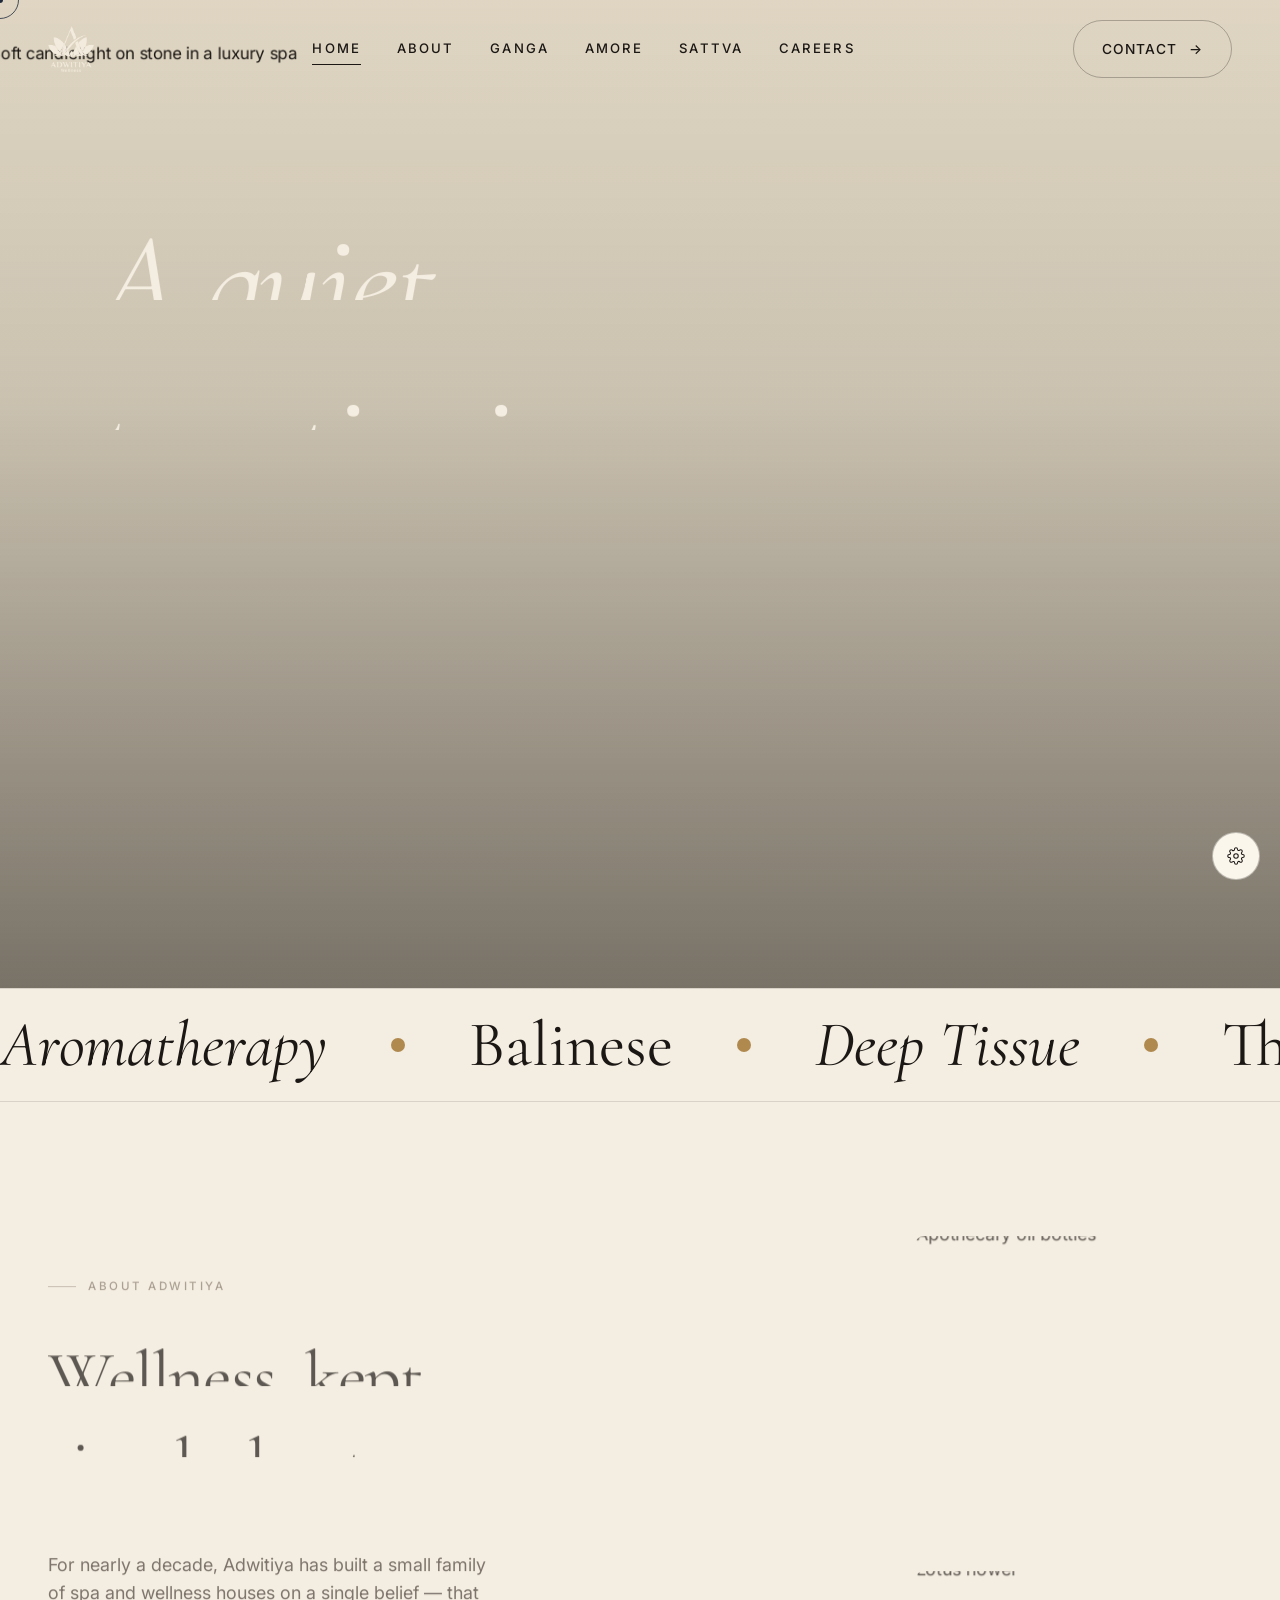
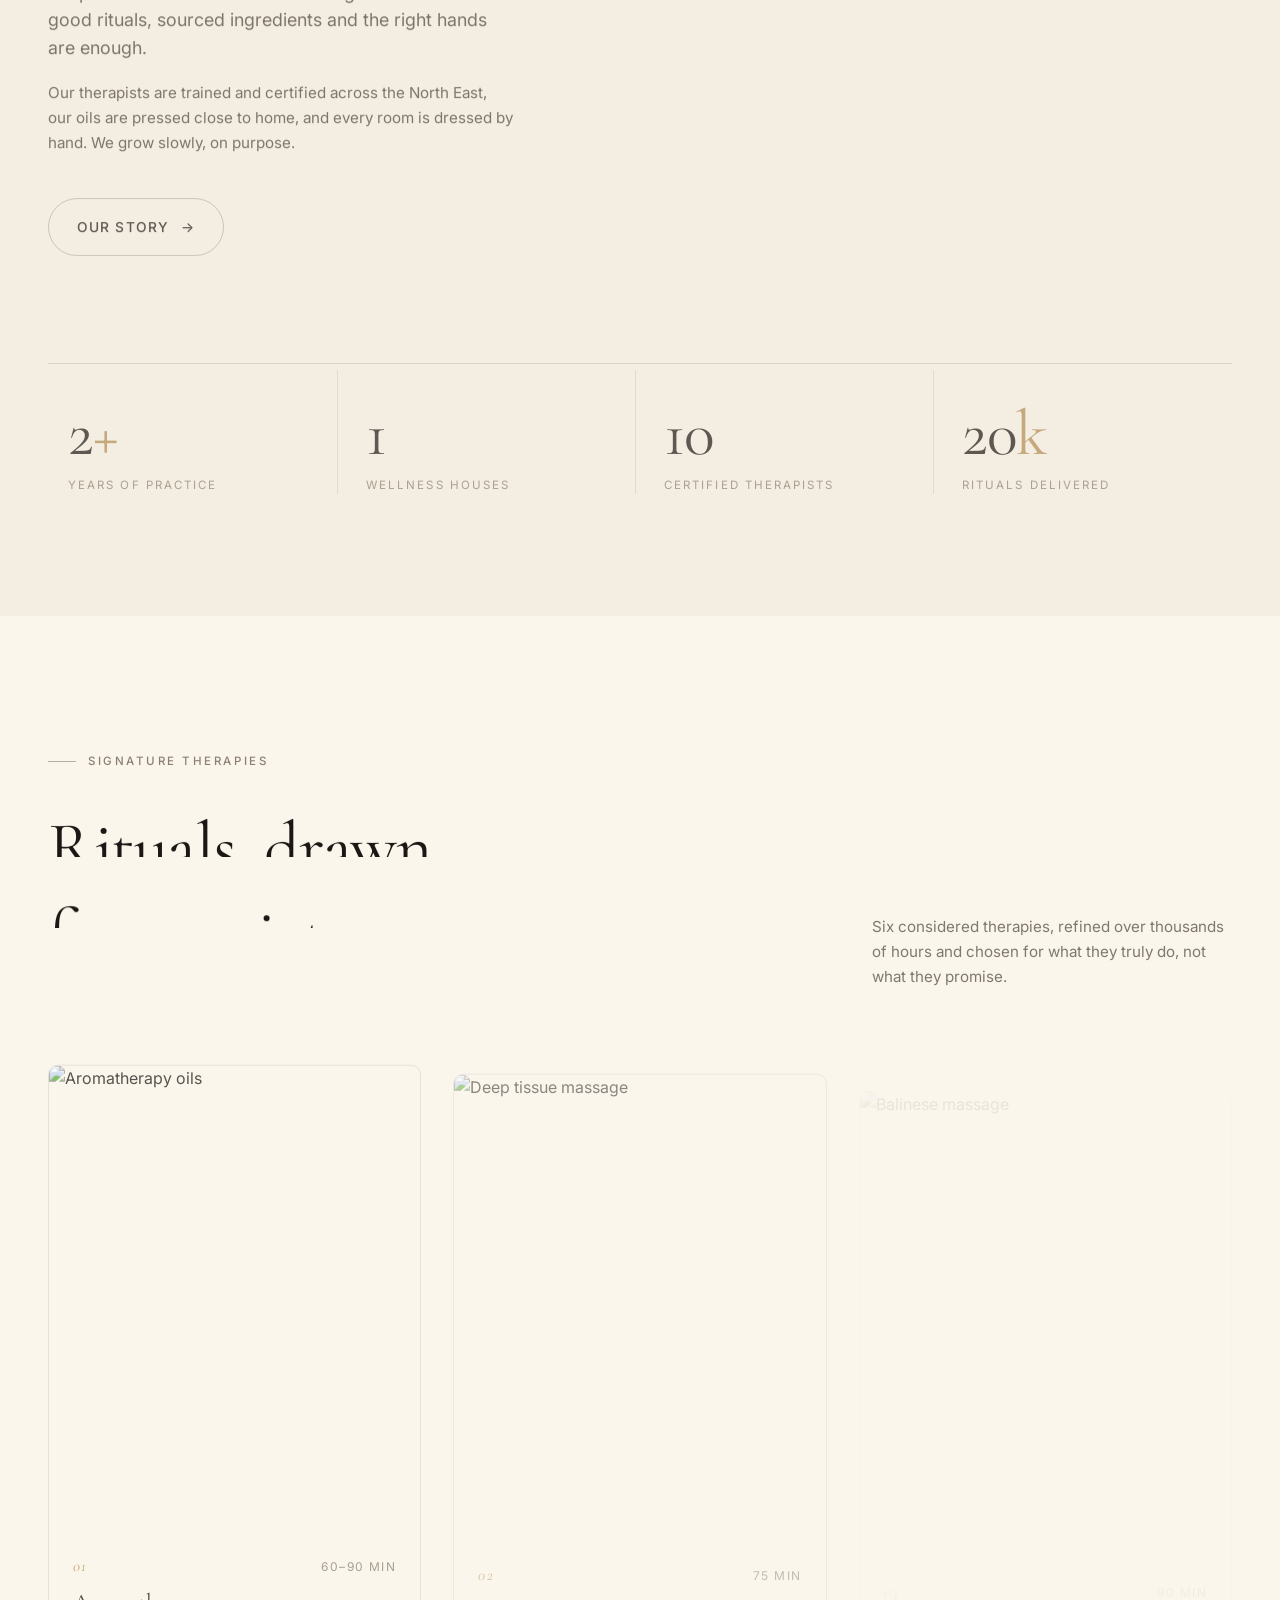
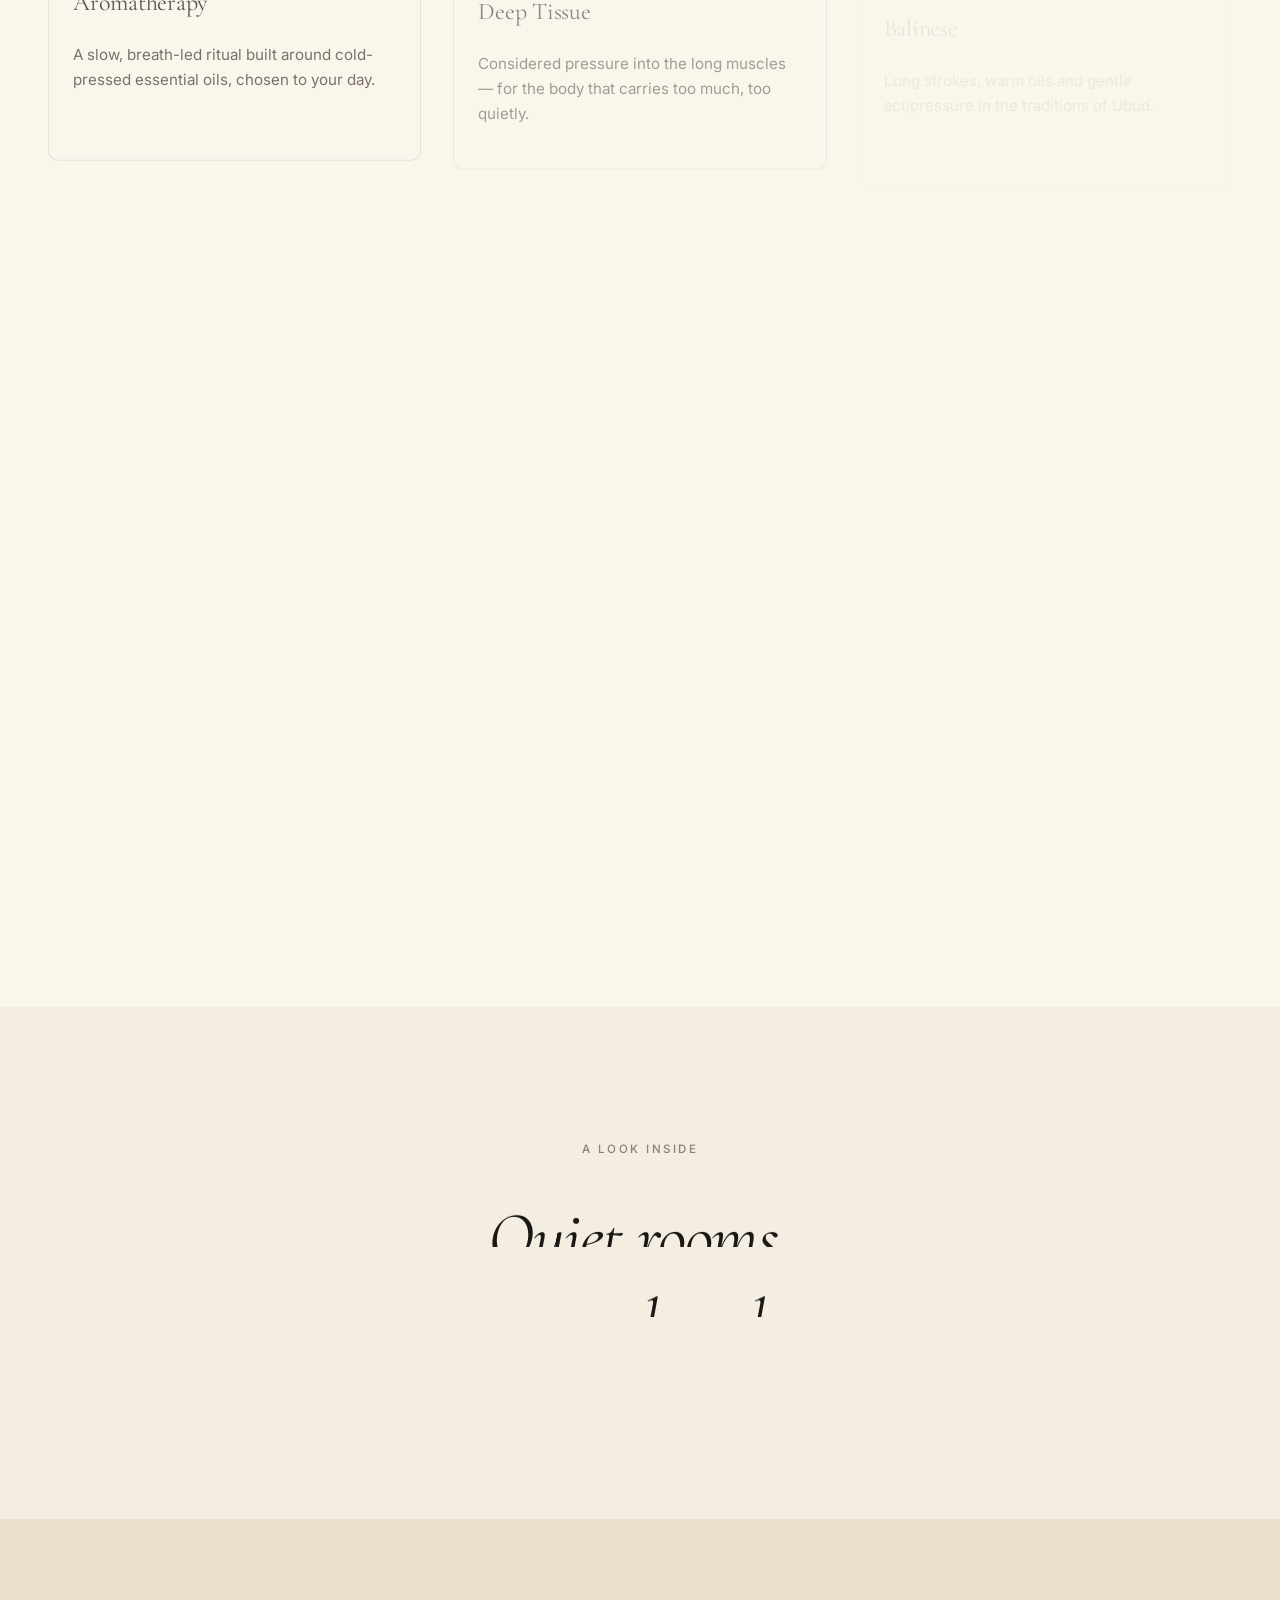
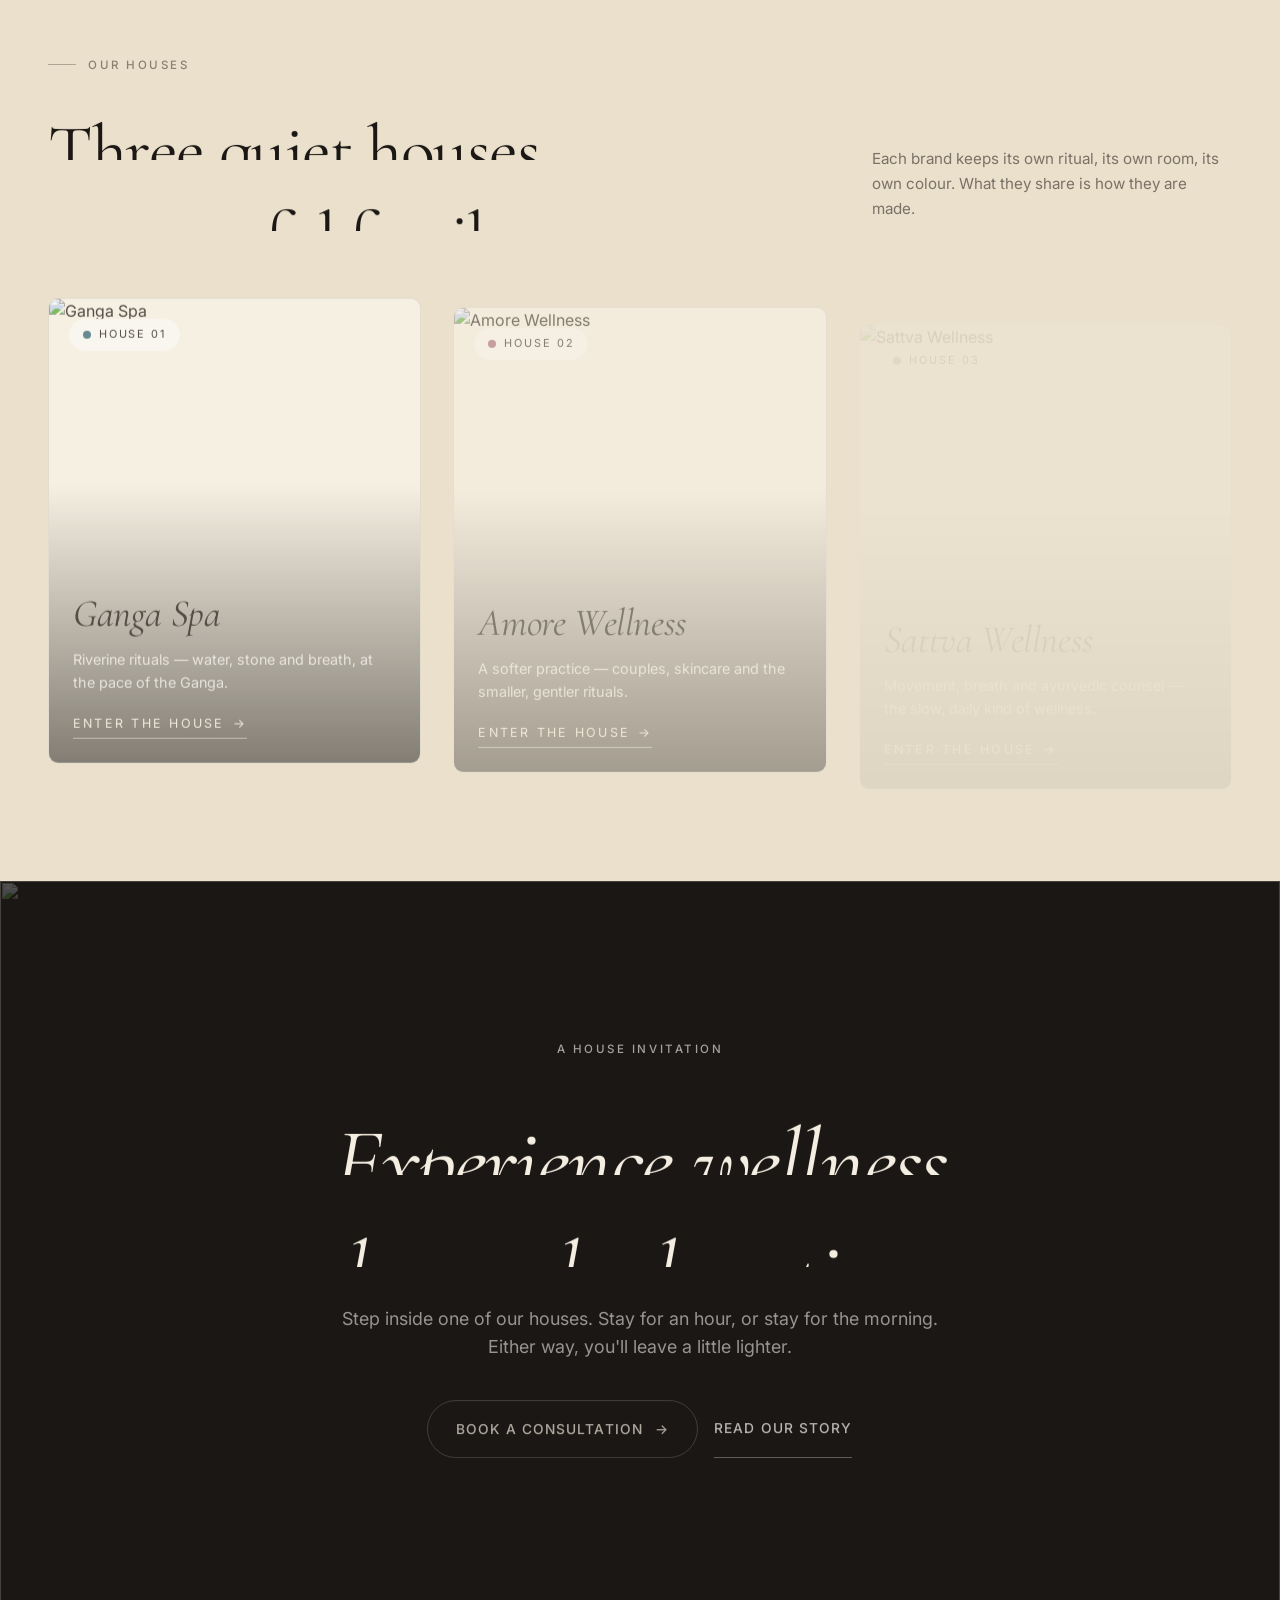
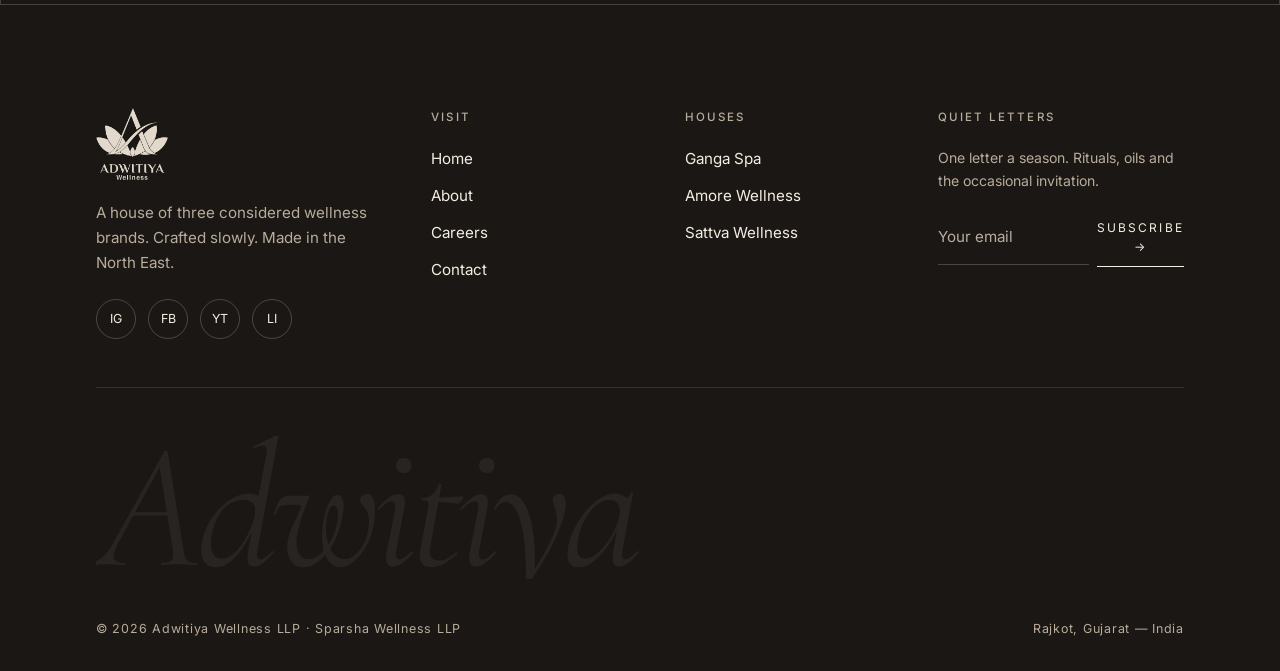
==== commit 3488ac43: "Add files via upload" ====
--- a/index.html
+++ b/index.html
@@ -1,741 +1,340 @@
-<!DOCTYPE html>
-<html lang="en">
+<!doctype html>
+<html lang="en" data-palette="sandstone" data-type="cormorant">
 <head>
-  <meta charset="UTF-8" />
-  <meta name="viewport" content="width=device-width, initial-scale=1.0" />
-  <meta name="description" content="Adwitiya Wellness — A luxury spa experience offering massage therapy, facials, body treatments and holistic wellness in Rajkot, Gujarat, India." />
-  <meta name="keywords" content="luxury spa, wellness, massage therapy, facial treatment, body spa, relaxation, holistic wellness" />
-  <meta name="author" content="Adwitiya Wellness" />
-  <meta property="og:title" content="Adwitiya Wellness | Premium Luxury Spa" />
-  <meta property="og:description" content="Escape to pure tranquility. World-class treatments crafted for your body, mind, and soul." />
-  <meta property="og:type" content="website" />
-  <title>Adwitiya Wellness | Premium Luxury Spa</title>
-  <link rel="stylesheet" href="style.css" />
-  <link rel="preconnect" href="https://fonts.googleapis.com" />
-  <link rel="preconnect" href="https://fonts.gstatic.com" crossorigin />
-  <!-- Favicon placeholder -->
-  <link rel="icon" href="data:image/svg+xml,<svg xmlns='http://www.w3.org/2000/svg' viewBox='0 0 100 100'><text y='.9em' font-size='90'>🌿</text></svg>" />
+<meta charset="utf-8">
+<meta name="viewport" content="width=device-width, initial-scale=1, viewport-fit=cover">
+<title>Adwitiya Wellness — A House of Wellbeing</title>
+<meta name="description" content="Adwitiya Wellness is a house of three considered wellness brands — Ganga Spa, Amore Wellness and Sattva Wellness — crafting restorative rituals across India.">
+<meta name="theme-color" content="#1B1714">
+
+<link rel="preconnect" href="https://fonts.googleapis.com">
+<link rel="preconnect" href="https://fonts.gstatic.com" crossorigin>
+<link href="https://fonts.googleapis.com/css2?family=Cormorant+Garamond:ital,wght@0,400;0,500;0,600;1,400;1,500&family=Playfair+Display:ital,wght@0,400;0,500;0,600;1,400&family=Italiana&family=Inter:wght@300;400;500;600&family=Nunito+Sans:wght@300;400;500;600&family=Jost:wght@300;400;500;600&display=swap" rel="stylesheet">
+<link rel="stylesheet" href="style.css">
+
+<meta property="og:title" content="Adwitiya Wellness — A House of Wellbeing">
+<meta property="og:type" content="website">
 </head>
-<body>
-
-<!-- ═══════════════════════════════════════════
-     NAVBAR
-═══════════════════════════════════════════ -->
-<nav class="navbar" role="navigation" aria-label="Main Navigation">
-  <a href="index.html" class="navbar-logo" aria-label="Adwitiya Wellness Home">
-    <span class="logo-main">Adwitiya</span>
-    <span class="logo-sub">Wellness</span>
-  </a>
-
-  <div class="navbar-links">
-    <a href="index.html" class="active">Home</a>
-    <a href="about.html">About</a>
-    <a href="pricing.html">Services &amp; Pricing</a>
-    <a href="contact.html">Contact</a>
-  </div>
-
-  <a href="contact.html" class="btn btn-primary navbar-cta" style="padding:10px 24px;font-size:0.75rem;">
-    Book Now
-  </a>
-
-  <button class="hamburger" aria-label="Toggle menu" aria-expanded="false" aria-controls="mobileMenu">
-    <span></span>
-    <span></span>
-    <span></span>
-  </button>
-</nav>
-
-<!-- Mobile Menu -->
-<div class="mobile-menu" id="mobileMenu" role="dialog" aria-label="Mobile Navigation" aria-modal="true">
-  <a href="index.html">Home</a>
-  <a href="about.html">About</a>
-  <a href="pricing.html">Services &amp; Pricing</a>
-  <a href="contact.html">Contact &amp; Book</a>
-  <div class="mobile-menu-footer">
-    <p>Adwitiya Wellness</p>
+<body class="cursor-on" data-page="home" data-active="home">
+
+<script src="partials.js"></script>
+
+<main>
+
+<!-- ================= HERO ================= -->
+<section class="hero" data-hero data-screen-label="01 Home Hero">
+  <div class="hero__media">
+    <img src="https://images.unsplash.com/photo-1600334129128-685c5582fd35?auto=format&fit=crop&w=2000&q=80" alt="Soft candlelight on stone in a luxury spa">
+  </div>
+  <div class="container hero__inner">
+    <div class="fade-in" style="opacity:0; transform:translateY(20px);">
+      <span class="eyebrow">House of Wellbeing · Est. 2017</span>
+    </div>
+    <h1 class="display-xxl italic" data-reveal-lines>
+      <span class="reveal-line"><span>A quiet</span></span>
+      <span class="reveal-line"><span>practice in</span></span>
+      <span class="reveal-line"><span>the art of</span></span>
+      <span class="reveal-line"><span>stillness.</span></span>
+    </h1>
+    <div class="hero__bottom">
+      <div class="fade-in" style="opacity:0; transform:translateY(20px);">
+        <p class="lede" style="color: rgba(255,255,255,0.82); max-width: 38ch;">
+          Three considered wellness houses — Ganga Spa, Amore Wellness and Sattva Wellness — gathered under one careful roof.
+        </p>
+        <div style="display:flex; gap:1rem; flex-wrap:wrap; margin-top:1.75rem;">
+          <a href="#brands" class="btn btn--light" data-magnetic>Explore the brands <span class="arrow">→</span></a>
+          <a href="contact.html" class="btn btn--text" style="color:#fff; border-color:rgba(255,255,255,0.5);">Book a consultation</a>
+        </div>
+      </div>
+      <div class="hero__scroll fade-in" style="opacity:0; transform:translateY(20px);">
+        <span class="line"></span>
+        <span>Scroll</span>
+      </div>
+    </div>
+  </div>
+</section>
+
+<!-- ================= MARQUEE ================= -->
+<div class="marquee" aria-hidden="true">
+  <div class="marquee__track">
+    <span class="marquee__item italic">Aromatherapy</span>
+    <span class="marquee__item"><span class="star"></span></span>
+    <span class="marquee__item">Balinese</span>
+    <span class="marquee__item"><span class="star"></span></span>
+    <span class="marquee__item italic">Deep Tissue</span>
+    <span class="marquee__item"><span class="star"></span></span>
+    <span class="marquee__item">Thai</span>
+    <span class="marquee__item"><span class="star"></span></span>
+    <span class="marquee__item italic">Couple Rituals</span>
+    <span class="marquee__item"><span class="star"></span></span>
   </div>
 </div>
 
-<!-- ═══════════════════════════════════════════
-     HERO
-═══════════════════════════════════════════ -->
-<section class="hero" aria-label="Hero Section">
-  <div class="hero-bg">
-    <img
-      src="https://images.unsplash.com/photo-1600334089648-b0d9d3028eb2?w=1600&q=80"
-      alt="Serene spa environment with soft lighting and natural elements"
-      loading="eager"
-    />
-  </div>
-
+<!-- ================= ABOUT PREVIEW ================= -->
+<section class="section" id="about-preview" data-screen-label="02 About Preview">
   <div class="container">
-    <div class="hero-content">
-      <p class="hero-eyebrow">Welcome to Adwitiya</p>
-      <h1>
-        Restore.<br />
-        <em>Rejuvenate.</em><br />
-        Reconnect.
-      </h1>
-      <p class="hero-desc">
-        Step into a world of pure tranquility. Our master therapists craft bespoke wellness experiences that heal your body, calm your mind, and elevate your spirit.
+    <div class="split split--5-7">
+      <div class="fade-in" style="opacity:0; transform:translateY(20px);">
+        <span class="eyebrow">About Adwitiya</span>
+        <h2 class="display-l" style="margin-top:1.25rem;" data-reveal-lines>
+          <span class="reveal-line"><span>Wellness, kept</span></span>
+          <span class="reveal-line"><span>simple, kept</span></span>
+          <span class="reveal-line"><span><em class="italic">honest.</em></span></span>
+        </h2>
+        <p class="lede" style="margin-top:1.5rem;">
+          For nearly a decade, Adwitiya has built a small family of spa and wellness houses on a single belief — that good rituals, sourced ingredients and the right hands are enough.
+        </p>
+        <p class="body" style="margin-top:1rem;">
+          Our therapists are trained and certified across the North East, our oils are pressed close to home, and every room is dressed by hand. We grow slowly, on purpose.
+        </p>
+        <a href="about.html" class="btn btn--ghost" style="margin-top:1.75rem;" data-magnetic>
+          Our story <span class="arrow">→</span>
+        </a>
+      </div>
+      <div class="fade-in" style="opacity:0; transform:translateY(20px);">
+        <div style="display:grid; grid-template-columns: 1fr 1fr; gap: 1rem;">
+          <div style="overflow:hidden; border-radius: var(--r-md); aspect-ratio: 3/4; grid-row: span 2;">
+            <img data-scroll-zoom src="https://images.unsplash.com/photo-1600334089648-b0d9d3028eb2?auto=format&fit=crop&w=900&q=80" alt="River stones stacked in still water" style="width:100%; height:100%; object-fit:cover;">
+          </div>
+          <div style="overflow:hidden; border-radius: var(--r-md); aspect-ratio: 1/1;">
+            <img data-scroll-zoom src="https://images.unsplash.com/photo-1570172619644-dfd03ed5d881?auto=format&fit=crop&w=800&q=80" alt="Apothecary oil bottles" style="width:100%; height:100%; object-fit:cover;">
+          </div>
+          <div style="overflow:hidden; border-radius: var(--r-md); aspect-ratio: 1/1;">
+            <img data-scroll-zoom src="https://images.unsplash.com/photo-1552693673-1bf958298935?auto=format&fit=crop&w=800&q=80" alt="Lotus flower" style="width:100%; height:100%; object-fit:cover;">
+          </div>
+        </div>
+      </div>
+    </div>
+
+    <div class="stats" style="margin-top: 5rem;">
+      <div class="stat fade-in" style="opacity:0; transform:translateY(20px);">
+        <div class="stat__num"><span data-count="9">0</span><span class="suffix">+</span></div>
+        <div class="stat__label">Years of practice</div>
+      </div>
+      <div class="stat fade-in" style="opacity:0; transform:translateY(20px);">
+        <div class="stat__num"><span data-count="3">0</span></div>
+        <div class="stat__label">Wellness houses</div>
+      </div>
+      <div class="stat fade-in" style="opacity:0; transform:translateY(20px);">
+        <div class="stat__num"><span data-count="42">0</span></div>
+        <div class="stat__label">Certified therapists</div>
+      </div>
+      <div class="stat fade-in" style="opacity:0; transform:translateY(20px);">
+        <div class="stat__num"><span data-count="86">0</span><span class="suffix">k</span></div>
+        <div class="stat__label">Rituals delivered</div>
+      </div>
+    </div>
+  </div>
+</section>
+
+<!-- ================= THERAPIES ================= -->
+<section class="section section--surface" id="therapies" data-screen-label="03 Therapies">
+  <div class="container">
+    <div style="display:flex; flex-wrap:wrap; justify-content:space-between; align-items:flex-end; gap: 2rem; margin-bottom: 3.5rem;">
+      <div style="max-width: 560px;">
+        <span class="eyebrow">Signature Therapies</span>
+        <h2 class="display-l" style="margin-top:1rem;" data-reveal-lines>
+          <span class="reveal-line"><span>Rituals, drawn</span></span>
+          <span class="reveal-line"><span>from quiet</span></span>
+          <span class="reveal-line"><span>traditions.</span></span>
+        </h2>
+      </div>
+      <p class="body fade-in" style="opacity:0; transform:translateY(20px); max-width: 36ch;">
+        Six considered therapies, refined over thousands of hours and chosen for what they truly do, not what they promise.
       </p>
-      <div class="hero-cta">
-        <a href="contact.html" class="btn btn-primary">
-          Book Your Escape
-          <svg class="btn-icon" viewBox="0 0 24 24" fill="none" stroke="currentColor" stroke-width="1.5" aria-hidden="true">
-            <path d="M5 12h14M12 5l7 7-7 7"/>
-          </svg>
-        </a>
-        <a href="pricing.html" class="btn btn-ghost">Explore Treatments</a>
-      </div>
-    </div>
-  </div>
-
-  <div class="hero-scroll" aria-hidden="true">
-    <div class="scroll-line"></div>
-    <span>Scroll</span>
-  </div>
-</section>
-
-<!-- ═══════════════════════════════════════════
-     MARQUEE BAR
-═══════════════════════════════════════════ -->
-<div class="marquee-bar" aria-hidden="true">
-  <div class="marquee-track">
-    <span class="marquee-item"><span class="marquee-dot"></span>Massage Therapy</span>
-    <span class="marquee-item"><span class="marquee-dot"></span>Facial Treatments</span>
-    <span class="marquee-item"><span class="marquee-dot"></span>Body Wraps</span>
-    <span class="marquee-item"><span class="marquee-dot"></span>Couples Retreat</span>
-    <span class="marquee-item"><span class="marquee-dot"></span>Aromatherapy</span>
-    <span class="marquee-item"><span class="marquee-dot"></span>Hot Stone Therapy</span>
-    <span class="marquee-item"><span class="marquee-dot"></span>Wellness Programs</span>
-    <span class="marquee-item"><span class="marquee-dot"></span>Meditation Sessions</span>
-    <!-- Duplicate for seamless loop -->
-    <span class="marquee-item"><span class="marquee-dot"></span>Massage Therapy</span>
-    <span class="marquee-item"><span class="marquee-dot"></span>Facial Treatments</span>
-    <span class="marquee-item"><span class="marquee-dot"></span>Body Wraps</span>
-    <span class="marquee-item"><span class="marquee-dot"></span>Couples Retreat</span>
-    <span class="marquee-item"><span class="marquee-dot"></span>Aromatherapy</span>
-    <span class="marquee-item"><span class="marquee-dot"></span>Hot Stone Therapy</span>
-    <span class="marquee-item"><span class="marquee-dot"></span>Wellness Programs</span>
-    <span class="marquee-item"><span class="marquee-dot"></span>Meditation Sessions</span>
-  </div>
-</div>
-
-<!-- ═══════════════════════════════════════════
-     SERVICES
-═══════════════════════════════════════════ -->
-<section class="section services" id="services" aria-labelledby="services-heading">
+    </div>
+
+    <div class="grid grid-3" data-stagger>
+      <article class="therapy-card" data-cursor>
+        <div class="therapy-card__media">
+          <img src="https://images.unsplash.com/photo-1570172619644-dfd03ed5d881?auto=format&fit=crop&w=1000&q=80" alt="Aromatherapy oils">
+        </div>
+        <div class="therapy-card__body">
+          <div class="therapy-card__meta"><span class="therapy-card__index">01</span><span>60–90 min</span></div>
+          <h3 class="therapy-card__title">Aromatherapy</h3>
+          <p class="body">A slow, breath-led ritual built around cold-pressed essential oils, chosen to your day.</p>
+        </div>
+      </article>
+
+      <article class="therapy-card" data-cursor>
+        <div class="therapy-card__media">
+          <img src="https://images.unsplash.com/photo-1544161515-4ab6ce6db874?auto=format&fit=crop&w=1000&q=80" alt="Deep tissue massage">
+        </div>
+        <div class="therapy-card__body">
+          <div class="therapy-card__meta"><span class="therapy-card__index">02</span><span>75 min</span></div>
+          <h3 class="therapy-card__title">Deep Tissue</h3>
+          <p class="body">Considered pressure into the long muscles — for the body that carries too much, too quietly.</p>
+        </div>
+      </article>
+
+      <article class="therapy-card" data-cursor>
+        <div class="therapy-card__media">
+          <img src="https://images.unsplash.com/photo-1620916566398-39f1143ab7be?auto=format&fit=crop&w=1000&q=80" alt="Balinese massage">
+        </div>
+        <div class="therapy-card__body">
+          <div class="therapy-card__meta"><span class="therapy-card__index">03</span><span>90 min</span></div>
+          <h3 class="therapy-card__title">Balinese</h3>
+          <p class="body">Long strokes, warm oils and gentle acupressure in the traditions of Ubud.</p>
+        </div>
+      </article>
+
+      <article class="therapy-card" data-cursor>
+        <div class="therapy-card__media">
+          <img src="https://images.unsplash.com/photo-1545205597-3d9d02c29597?auto=format&fit=crop&w=1000&q=80" alt="Thai stretching">
+        </div>
+        <div class="therapy-card__body">
+          <div class="therapy-card__meta"><span class="therapy-card__index">04</span><span>90 min</span></div>
+          <h3 class="therapy-card__title">Thai</h3>
+          <p class="body">Assisted stretches and rhythmic compressions, on a mat, fully clothed. Quiet, ancient, exact.</p>
+        </div>
+      </article>
+
+      <article class="therapy-card" data-cursor>
+        <div class="therapy-card__media">
+          <img src="https://images.unsplash.com/photo-1515377905703-c4788e51af15?auto=format&fit=crop&w=1000&q=80" alt="Relaxation therapy">
+        </div>
+        <div class="therapy-card__body">
+          <div class="therapy-card__meta"><span class="therapy-card__index">05</span><span>60 min</span></div>
+          <h3 class="therapy-card__title">Relaxation</h3>
+          <p class="body">Our most gentle hour. Soft strokes, warm oil, low light — built for the truly tired.</p>
+        </div>
+      </article>
+
+      <article class="therapy-card" data-cursor>
+        <div class="therapy-card__media">
+          <img src="https://images.unsplash.com/photo-1583416750470-965b2707b355?auto=format&fit=crop&w=1000&q=80" alt="Couples ritual">
+        </div>
+        <div class="therapy-card__body">
+          <div class="therapy-card__meta"><span class="therapy-card__index">06</span><span>120 min</span></div>
+          <h3 class="therapy-card__title">Couple Wellness</h3>
+          <p class="body">Two therapists, two rituals, one room. Followed by tea, by the window, in silence.</p>
+        </div>
+      </article>
+    </div>
+  </div>
+</section>
+
+<!-- ================= GALLERY ================= -->
+<section class="section" id="gallery" data-screen-label="04 Gallery">
   <div class="container">
-    <div class="section-header reveal">
-      <p class="label">Our Offerings</p>
-      <h2 id="services-heading">Curated Spa Experiences</h2>
-      <p>From ancient healing rituals to modern wellness science — each treatment is a masterpiece crafted for your unique needs.</p>
-    </div>
-
-    <div class="services-grid">
-
-      <article class="service-card reveal" data-delay="100" style="aspect-ratio:16/9;">
-        <img
-          src="https://images.unsplash.com/photo-1540555700478-4be289fbecef?w=800&q=80"
-          alt="Professional massage therapy session"
-          loading="lazy"
-        />
-        <div class="service-card-overlay">
-          <span class="service-card-num">01</span>
-          <h3 class="service-card-title">Massage Therapy</h3>
-          <p class="service-card-sub">From $95 · 60–120 min</p>
-          <a href="pricing.html" class="service-card-link">
-            Explore
-            <svg width="14" height="14" viewBox="0 0 24 24" fill="none" stroke="currentColor" stroke-width="2" aria-hidden="true"><path d="M5 12h14M12 5l7 7-7 7"/></svg>
-          </a>
-        </div>
-      </article>
-
-      <article class="service-card reveal" data-delay="200">
-        <img
-          src="https://images.unsplash.com/photo-1570172619644-dfd03ed5d881?w=800&q=80"
-          alt="Luxury facial treatment"
-          loading="lazy"
-        />
-        <div class="service-card-overlay">
-          <span class="service-card-num">02</span>
-          <h3 class="service-card-title">Facial Treatments</h3>
-          <p class="service-card-sub">From $85 · 45–90 min</p>
-          <a href="pricing.html" class="service-card-link">
-            Explore
-            <svg width="14" height="14" viewBox="0 0 24 24" fill="none" stroke="currentColor" stroke-width="2" aria-hidden="true"><path d="M5 12h14M12 5l7 7-7 7"/></svg>
-          </a>
-        </div>
-      </article>
-
-      <article class="service-card reveal" data-delay="300">
-        <img
-          src="https://images.unsplash.com/photo-1515377905703-c4788e51af15?w=800&q=80"
-          alt="Aromatic body wrap treatment"
-          loading="lazy"
-        />
-        <div class="service-card-overlay">
-          <span class="service-card-num">03</span>
-          <h3 class="service-card-title">Body Spa &amp; Wraps</h3>
-          <p class="service-card-sub">From $110 · 75–90 min</p>
-          <a href="pricing.html" class="service-card-link">
-            Explore
-            <svg width="14" height="14" viewBox="0 0 24 24" fill="none" stroke="currentColor" stroke-width="2" aria-hidden="true"><path d="M5 12h14M12 5l7 7-7 7"/></svg>
-          </a>
-        </div>
-      </article>
-
-      <article class="service-card reveal" data-delay="400">
-        <img
-          src="https://images.unsplash.com/photo-1596178065887-1198b6148b2b?w=800&q=80"
-          alt="Couples spa retreat experience"
-          loading="lazy"
-        />
-        <div class="service-card-overlay">
-          <span class="service-card-num">04</span>
-          <h3 class="service-card-title">Couples Retreat</h3>
-          <p class="service-card-sub">From $220 · 2–3 hrs</p>
-          <a href="pricing.html" class="service-card-link">
-            Explore
-            <svg width="14" height="14" viewBox="0 0 24 24" fill="none" stroke="currentColor" stroke-width="2" aria-hidden="true"><path d="M5 12h14M12 5l7 7-7 7"/></svg>
-          </a>
-        </div>
-      </article>
-
-      <article class="service-card reveal" data-delay="500">
-        <img
-          src="https://images.unsplash.com/photo-1621607512022-6aecc4fed814?w=800&q=80"
-          alt="Hot stone massage therapy"
-          loading="lazy"
-        />
-        <div class="service-card-overlay">
-          <span class="service-card-num">05</span>
-          <h3 class="service-card-title">Hot Stone Therapy</h3>
-          <p class="service-card-sub">From $120 · 75 min</p>
-          <a href="pricing.html" class="service-card-link">
-            Explore
-            <svg width="14" height="14" viewBox="0 0 24 24" fill="none" stroke="currentColor" stroke-width="2" aria-hidden="true"><path d="M5 12h14M12 5l7 7-7 7"/></svg>
-          </a>
-        </div>
-      </article>
-
-      <article class="service-card reveal" data-delay="500">
-        <img
-          src="https://images.unsplash.com/photo-1655187543843-52c3cbb0b0ce?w=800&q=80"
-          alt="Holistic wellness program session"
-          loading="lazy"
-        />
-        <div class="service-card-overlay">
-          <span class="service-card-num">06</span>
-          <h3 class="service-card-title">Wellness Programs</h3>
-          <p class="service-card-sub">From $280 · Full Day</p>
-          <a href="pricing.html" class="service-card-link">
-            Explore
-            <svg width="14" height="14" viewBox="0 0 24 24" fill="none" stroke="currentColor" stroke-width="2" aria-hidden="true"><path d="M5 12h14M12 5l7 7-7 7"/></svg>
-          </a>
-        </div>
-      </article>
-
-    </div><!-- /services-grid -->
-  </div>
-</section>
-
-<!-- ═══════════════════════════════════════════
-     WHY CHOOSE US
-═══════════════════════════════════════════ -->
-<section class="section why-us" aria-labelledby="why-heading">
-  <div class="why-us-bg-deco" aria-hidden="true"></div>
+    <div style="text-align:center; margin-bottom: 3.5rem;">
+      <span class="eyebrow no-rule">A look inside</span>
+      <h2 class="display-l italic" style="margin-top:1rem;" data-reveal-lines>
+        <span class="reveal-line"><span>Quiet rooms,</span></span>
+        <span class="reveal-line"><span>warm hands.</span></span>
+      </h2>
+    </div>
+
+    <div class="masonry">
+      <a class="masonry__item" data-cursor data-cursor-label="View">
+        <img loading="lazy" src="https://images.unsplash.com/photo-1600334089648-b0d9d3028eb2?auto=format&fit=crop&w=900&q=80" alt="">
+      </a>
+      <a class="masonry__item" data-cursor data-cursor-label="View">
+        <img loading="lazy" src="https://images.unsplash.com/photo-1600334129128-685c5582fd35?auto=format&fit=crop&w=900&q=80" alt="">
+      </a>
+      <a class="masonry__item" data-cursor data-cursor-label="View">
+        <img loading="lazy" src="https://images.unsplash.com/photo-1571019613454-1cb2f99b2d8b?auto=format&fit=crop&w=900&q=80" alt="">
+      </a>
+      <a class="masonry__item" data-cursor data-cursor-label="View">
+        <img loading="lazy" src="https://images.unsplash.com/photo-1532926381893-7542290edf1d?auto=format&fit=crop&w=900&q=80" alt="">
+      </a>
+      <a class="masonry__item" data-cursor data-cursor-label="View">
+        <img loading="lazy" src="https://images.unsplash.com/photo-1610018556010-6a11691bc905?auto=format&fit=crop&w=900&q=80" alt="">
+      </a>
+      <a class="masonry__item" data-cursor data-cursor-label="View">
+        <img loading="lazy" src="https://images.unsplash.com/photo-1552693673-1bf958298935?auto=format&fit=crop&w=900&q=80" alt="">
+      </a>
+      <a class="masonry__item" data-cursor data-cursor-label="View">
+        <img loading="lazy" src="https://images.unsplash.com/photo-1570172619644-dfd03ed5d881?auto=format&fit=crop&w=900&q=80" alt="">
+      </a>
+      <a class="masonry__item" data-cursor data-cursor-label="View">
+        <img loading="lazy" src="https://images.unsplash.com/photo-1544161515-4ab6ce6db874?auto=format&fit=crop&w=900&q=80" alt="">
+      </a>
+    </div>
+  </div>
+</section>
+
+<!-- ================= BRANDS ================= -->
+<section class="section section--deep" id="brands" data-screen-label="05 Brands">
   <div class="container">
-    <div class="why-us-layout">
-
-      <div class="why-us-image reveal-left">
-        <div class="why-us-image-main">
-          <img
-            src="https://images.unsplash.com/photo-1591343395082-e120087004b4?w=900&q=80"
-            alt="Serene spa interior with natural light and elegant design"
-            loading="lazy"
-          />
-        </div>
-        <div class="why-us-badge" aria-label="Over 12 years of excellence">
-          <span class="num" data-count="12">0</span>
-          <span class="txt">Years of<br/>Excellence</span>
-        </div>
-      </div>
-
-      <div class="why-us-content reveal-right">
-        <p class="label text-gold">Why Choose Adwitiya Wellness</p>
-        <h2 id="why-heading" style="font-size:clamp(1.8rem,3.5vw,2.8rem);font-weight:300;margin-bottom:16px;">
-          An Elevated Wellness<br/>Experience, Every Visit
+    <div style="display:flex; flex-wrap:wrap; justify-content:space-between; align-items:flex-end; gap: 2rem; margin-bottom: 3.5rem;">
+      <div style="max-width: 620px;">
+        <span class="eyebrow">Our Houses</span>
+        <h2 class="display-l" style="margin-top:1rem;" data-reveal-lines>
+          <span class="reveal-line"><span>Three quiet houses,</span></span>
+          <span class="reveal-line"><span>one careful family.</span></span>
         </h2>
-        <p style="color:var(--text-mid);margin-bottom:32px;line-height:1.8;">
-          We believe wellness is not a luxury — it's a necessity. Every element of Adwitiya Wellness is designed to dissolve stress, restore balance, and awaken your senses.
-        </p>
-
-        <div class="why-features">
-          <div class="why-feature">
-            <div class="why-icon" aria-hidden="true">🌿</div>
-            <div>
-              <h4>Certified Master Therapists</h4>
-              <p>All therapists hold advanced certifications with a minimum of 5 years' clinical experience in luxury wellness environments.</p>
-            </div>
-          </div>
-
-          <div class="why-feature">
-            <div class="why-icon" aria-hidden="true">✦</div>
-            <div>
-              <h4>Organic &amp; Premium Products</h4>
-              <p>We exclusively use certified organic, cruelty-free product lines sourced from around the world.</p>
-            </div>
-          </div>
-
-          <div class="why-feature">
-            <div class="why-icon" aria-hidden="true">🕊️</div>
-            <div>
-              <h4>Bespoke Treatment Plans</h4>
-              <p>Each visit begins with a personal wellness consultation to tailor every treatment to your specific needs.</p>
-            </div>
-          </div>
-
-          <div class="why-feature">
-            <div class="why-icon" aria-hidden="true">💎</div>
-            <div>
-              <h4>5-Star Tranquil Environment</h4>
-              <p>Our space is thoughtfully designed — from lighting and scent to sound and temperature — for ultimate relaxation.</p>
-            </div>
-          </div>
-        </div>
-
-        <div style="margin-top:40px;">
-          <a href="about.html" class="btn btn-primary">Discover Our Story</a>
-        </div>
-      </div>
-
-    </div>
-  </div>
-</section>
-
-<!-- ═══════════════════════════════════════════
-     FEATURED TREATMENTS
-═══════════════════════════════════════════ -->
-<section class="section treatments" aria-labelledby="treat-heading">
-  <div class="container">
-    <div class="section-header reveal">
-      <p class="label" style="color:var(--gold);">Signature Treatments</p>
-      <h2 id="treat-heading" style="color:var(--beige);">Our Most Beloved Rituals</h2>
-      <p>Handcrafted to deliver transformative results with every visit.</p>
-    </div>
-
-    <div class="treat-grid">
-
-      <div class="treat-item reveal" data-delay="100">
-        <div class="treat-item-left">
-          <div class="treat-icon" aria-hidden="true">🌸</div>
-          <div>
-            <p class="treat-name">Himalayan Salt Stone Massage</p>
-            <p class="treat-duration">90 min · Deep Tissue &amp; Mineral Infusion</p>
-          </div>
-        </div>
-        <span class="treat-price">$145</span>
-      </div>
-
-      <div class="treat-item reveal" data-delay="200">
-        <div class="treat-item-left">
-          <div class="treat-icon" aria-hidden="true">🌺</div>
-          <div>
-            <p class="treat-name">Rose Gold Glow Facial</p>
-            <p class="treat-duration">75 min · Anti-Aging &amp; Brightening</p>
-          </div>
-        </div>
-        <span class="treat-price">$125</span>
-      </div>
-
-      <div class="treat-item reveal" data-delay="300">
-        <div class="treat-item-left">
-          <div class="treat-icon" aria-hidden="true">🍵</div>
-          <div>
-            <p class="treat-name">Green Tea Detox Body Wrap</p>
-            <p class="treat-duration">90 min · Purifying &amp; Firming</p>
-          </div>
-        </div>
-        <span class="treat-price">$135</span>
-      </div>
-
-      <div class="treat-item reveal" data-delay="400">
-        <div class="treat-item-left">
-          <div class="treat-icon" aria-hidden="true">🕯️</div>
-          <div>
-            <p class="treat-name">Candlelight Couples Ritual</p>
-            <p class="treat-duration">2.5 hrs · Massage, Facial &amp; Bath</p>
-          </div>
-        </div>
-        <span class="treat-price">$295</span>
-      </div>
-
-      <div class="treat-item reveal" data-delay="100">
-        <div class="treat-item-left">
-          <div class="treat-icon" aria-hidden="true">🌊</div>
-          <div>
-            <p class="treat-name">Deep Ocean Mineral Soak</p>
-            <p class="treat-duration">60 min · Hydrotherapy &amp; Relaxation</p>
-          </div>
-        </div>
-        <span class="treat-price">$95</span>
-      </div>
-
-      <div class="treat-item reveal" data-delay="200">
-        <div class="treat-item-left">
-          <div class="treat-icon" aria-hidden="true">🌙</div>
-          <div>
-            <p class="treat-name">Midnight Recovery Treatment</p>
-            <p class="treat-duration">75 min · Restoration &amp; Rejuvenation</p>
-          </div>
-        </div>
-        <span class="treat-price">$155</span>
-      </div>
-
-    </div>
-
-    <div style="text-align:center;margin-top:48px;" class="reveal">
-      <a href="pricing.html" class="btn btn-outline">View Full Menu &amp; Pricing</a>
-    </div>
-  </div>
-</section>
-
-<!-- ═══════════════════════════════════════════
-     TESTIMONIALS
-═══════════════════════════════════════════ -->
-<section class="section testimonials" aria-labelledby="test-heading">
-  <div class="container">
-    <div class="section-header reveal">
-      <p class="label">Client Stories</p>
-      <h2 id="test-heading">Words From Our Guests</h2>
-      <p>Real experiences from those who have discovered their sanctuary here.</p>
-    </div>
-
-    <div class="testimonials-slider">
-
-      <article class="testimonial-card reveal" data-delay="100">
-        <span class="quote-mark" aria-hidden="true">"</span>
-        <p class="testimonial-text">The Rose Gold Facial left my skin glowing for weeks, and the ambiance is unlike any spa I've visited across the world.</p>
-        <div class="testimonial-author">
-          <div class="author-avatar">
-            <img src="https://i.pravatar.cc/100?img=47" alt="Portrait of Sofia M." loading="lazy" />
-          </div>
-          <div>
-            <div class="stars" aria-label="5 stars">★★★★★</div>
-            <p class="author-name">Sofia M.</p>
-            <p class="author-role">Interior Designer, Dubai</p>
-          </div>
-        </div>
-      </article>
-
-      <article class="testimonial-card reveal" data-delay="200">
-        <span class="quote-mark" aria-hidden="true">"</span>
-        <p class="testimonial-text">I've been a member for two years and the consistency of quality is remarkable. Every therapist is truly exceptional. My monthly ritual I look forward to immensely.</p>
-        <div class="testimonial-author">
-          <div class="author-avatar">
-            <img src="https://i.pravatar.cc/100?img=32" alt="Portrait of James T." loading="lazy" />
-          </div>
-          <div>
-            <div class="stars" aria-label="5 stars">★★★★★</div>
-            <p class="author-name">James T.</p>
-            <p class="author-role">Executive Director, London</p>
-          </div>
-        </div>
-      </article>
-
-      <article class="testimonial-card reveal" data-delay="300">
-        <span class="quote-mark" aria-hidden="true">"</span>
-        <p class="testimonial-text">The Couples Retreat was the most romantic, rejuvenating experience of our lives. Every detail was perfect — from the rose petals to the champagne on arrival.</p>
-        <div class="testimonial-author">
-          <div class="author-avatar">
-            <img src="https://i.pravatar.cc/100?img=25" alt="Portrait of Amara L." loading="lazy" />
-          </div>
-          <div>
-            <div class="stars" aria-label="5 stars">★★★★★</div>
-            <p class="author-name">Amara L.</p>
-            <p class="author-role">Lifestyle Blogger</p>
-          </div>
-        </div>
-      </article>
-
-    </div>
-
-    <!-- Stats Row -->
-    <div style="display:grid;grid-template-columns:repeat(3,1fr);gap:24px;margin-top:64px;text-align:center;" class="reveal">
-      <div>
-        <div style="font-family:var(--font-display);font-size:clamp(2.5rem,5vw,4rem);font-weight:300;color:var(--gold);line-height:1;">
-          <span data-count="4800">0</span>+
-        </div>
-        <p style="font-size:0.78rem;letter-spacing:0.15em;text-transform:uppercase;color:var(--text-light);margin-top:8px;">Happy Guests</p>
-      </div>
-      <div>
-        <div style="font-family:var(--font-display);font-size:clamp(2.5rem,5vw,4rem);font-weight:300;color:var(--gold);line-height:1;">
-          <span data-count="98">0</span>%
-        </div>
-        <p style="font-size:0.78rem;letter-spacing:0.15em;text-transform:uppercase;color:var(--text-light);margin-top:8px;">Satisfaction Rate</p>
-      </div>
-      <div>
-        <div style="font-family:var(--font-display);font-size:clamp(2.5rem,5vw,4rem);font-weight:300;color:var(--gold);line-height:1;">
-          <span data-count="24">0</span>
-        </div>
-        <p style="font-size:0.78rem;letter-spacing:0.15em;text-transform:uppercase;color:var(--text-light);margin-top:8px;">Expert Therapists</p>
-      </div>
-    </div>
-
-  </div>
-</section>
-
-<!-- ═══════════════════════════════════════════
-     GALLERY
-═══════════════════════════════════════════ -->
-<section class="section gallery" aria-labelledby="gallery-heading">
-  <div class="container">
-    <div class="section-header reveal">
-      <p class="label">The Space</p>
-      <h2 id="gallery-heading">Our Sanctuary</h2>
-      <p>A visual journey through the tranquil spaces where transformation takes place.</p>
-    </div>
-
-    <div class="gallery-grid">
-      <div class="gallery-item reveal">
-        <img
-          src="https://images.unsplash.com/photo-1544161515-4ab6ce6db874?w=1200&q=80"
-          alt="Luxury spa reception and waiting area"
-          loading="lazy"
-        />
-        <div class="gallery-item-overlay" aria-hidden="true">🔍</div>
-      </div>
-      <div class="gallery-item reveal" data-delay="100">
-        <img
-          src="https://images.unsplash.com/photo-1527799820374-dcf8d9d4a388?w=600&q=80"
-          alt="Tranquil treatment room with candles"
-          loading="lazy"
-        />
-        <div class="gallery-item-overlay" aria-hidden="true">🔍</div>
-      </div>
-      <div class="gallery-item reveal" data-delay="200">
-        <img
-          src="https://images.unsplash.com/photo-1571019613454-1cb2f99b2d8b?w=600&q=80"
-          alt="Relaxing pool and hydrotherapy area"
-          loading="lazy"
-        />
-        <div class="gallery-item-overlay" aria-hidden="true">🔍</div>
-      </div>
-      <div class="gallery-item reveal" data-delay="300">
-        <img
-          src="https://images.unsplash.com/photo-1519823551278-64ac92734fb1?w=600&q=80"
-          alt="Aromatic oils and spa products display"
-          loading="lazy"
-        />
-        <div class="gallery-item-overlay" aria-hidden="true">🔍</div>
-      </div>
-      <div class="gallery-item reveal" data-delay="400">
-        <img
-          src="https://images.unsplash.com/photo-1560750588-73207b1ef5b8?w=600&q=80"
-          alt="Outdoor relaxation garden area"
-          loading="lazy"
-        />
-        <div class="gallery-item-overlay" aria-hidden="true">🔍</div>
-      </div>
-    </div>
-  </div>
-</section>
-
-<!-- ═══════════════════════════════════════════
-     SPECIAL OFFER BANNER
-═══════════════════════════════════════════ -->
-<section class="offer-banner" aria-labelledby="offer-heading">
-  <div class="container" style="position:relative;z-index:1;">
-    <span class="offer-badge">Limited Time Offer</span>
-    <h2 id="offer-heading">First Visit Special — Save 25%</h2>
-    <p>
-      Experience the Adwitiya Wellness difference with our exclusive new guest welcome package. Choose any signature treatment and receive 25% off, plus a complimentary aromatherapy add-on.
+      </div>
+      <p class="body fade-in" style="opacity:0; transform:translateY(20px); max-width: 36ch;">
+        Each brand keeps its own ritual, its own room, its own colour. What they share is how they are made.
+      </p>
+    </div>
+
+    <div class="grid grid-3" data-stagger>
+      <a href="ganga-spa.html" class="brand-card" data-cursor data-cursor-label="Open">
+        <div class="brand-card__media">
+          <img src="https://images.unsplash.com/photo-1600334089648-b0d9d3028eb2?auto=format&fit=crop&w=1000&q=80" alt="Ganga Spa">
+        </div>
+        <div class="brand-card__badge"><span class="dot" style="background:#386B7A;"></span>House 01</div>
+        <div class="brand-card__overlay">
+          <h3 class="brand-card__name italic">Ganga Spa</h3>
+          <p class="brand-card__desc">Riverine rituals — water, stone and breath, at the pace of the Ganga.</p>
+          <span class="brand-card__link">Enter the house <span class="arrow">→</span></span>
+        </div>
+      </a>
+
+      <a href="amore-wellness.html" class="brand-card" data-cursor data-cursor-label="Open">
+        <div class="brand-card__media">
+          <img src="https://images.unsplash.com/photo-1583416750470-965b2707b355?auto=format&fit=crop&w=1000&q=80" alt="Amore Wellness">
+        </div>
+        <div class="brand-card__badge"><span class="dot" style="background:#A55C6E;"></span>House 02</div>
+        <div class="brand-card__overlay">
+          <h3 class="brand-card__name italic">Amore Wellness</h3>
+          <p class="brand-card__desc">A softer practice — couples, skincare and the smaller, gentler rituals.</p>
+          <span class="brand-card__link">Enter the house <span class="arrow">→</span></span>
+        </div>
+      </a>
+
+      <a href="sattva-wellness.html" class="brand-card" data-cursor data-cursor-label="Open">
+        <div class="brand-card__media">
+          <img src="https://images.unsplash.com/photo-1571019613454-1cb2f99b2d8b?auto=format&fit=crop&w=1000&q=80" alt="Sattva Wellness">
+        </div>
+        <div class="brand-card__badge"><span class="dot" style="background:#6E7F4F;"></span>House 03</div>
+        <div class="brand-card__overlay">
+          <h3 class="brand-card__name italic">Sattva Wellness</h3>
+          <p class="brand-card__desc">Movement, breath and ayurvedic counsel — the slow, daily kind of wellness.</p>
+          <span class="brand-card__link">Enter the house <span class="arrow">→</span></span>
+        </div>
+      </a>
+    </div>
+  </div>
+</section>
+
+<!-- ================= CTA ================= -->
+<section class="cta-block" data-screen-label="06 CTA">
+  <div class="cta-block__bg">
+    <img src="https://images.unsplash.com/photo-1600334129128-685c5582fd35?auto=format&fit=crop&w=2000&q=80" alt="">
+  </div>
+  <div class="cta-block__inner">
+    <span class="eyebrow no-rule" style="color: rgba(255,255,255,0.6);">A house invitation</span>
+    <h2 class="display-xl italic" style="margin-top: 1.5rem;" data-reveal-lines>
+      <span class="reveal-line"><span>Experience wellness</span></span>
+      <span class="reveal-line"><span>beyond relaxation.</span></span>
+    </h2>
+    <p class="lede fade-in" style="opacity:0; transform:translateY(20px); margin: 2rem auto 0; color: rgba(255,255,255,0.78);">
+      Step inside one of our houses. Stay for an hour, or stay for the morning. Either way, you'll leave a little lighter.
     </p>
-    <div style="display:flex;gap:16px;justify-content:center;flex-wrap:wrap;" class="reveal">
-      <a href="contact.html" class="btn btn-primary">Claim Your Offer</a>
-      <a href="pricing.html" class="btn btn-outline" style="color:var(--beige-mid);border-color:var(--beige-mid);">View All Packages</a>
-    </div>
-    <p style="margin-top:20px;font-size:0.78rem;color:rgba(237,232,223,0.45);">
-      *Valid for new guests only. Cannot be combined with other offers. Subject to availability.
-    </p>
-  </div>
-</section>
-
-<!-- ═══════════════════════════════════════════
-     CONTACT CTA
-═══════════════════════════════════════════ -->
-<section class="section contact-cta" aria-labelledby="cta-heading">
-  <div class="container">
-    <div class="contact-cta-wrap">
-      <div class="section-header reveal" style="margin-bottom:0;">
-        <p class="label">Begin Your Journey</p>
-        <h2 id="cta-heading">Ready to Escape?</h2>
-        <p>Reach out to reserve your treatment or speak with a wellness advisor about creating your perfect spa day.</p>
-      </div>
-
-      <div class="cta-blocks reveal" data-delay="200">
-        <div class="cta-block">
-          <div class="cta-block-icon" aria-hidden="true">📞</div>
-          <h4>Call Us</h4>
-          <p><a href="tel:+917217263163" style="color:var(--gold);">+91 72172 63163</a></p>
-        </div>
-        <div class="cta-block">
-          <div class="cta-block-icon" aria-hidden="true">💬</div>
-          <h4>WhatsApp</h4>
-          <p><a href="https://wa.me/917217263163" style="color:var(--gold);">Message Us</a></p>
-        </div>
-        <div class="cta-block">
-          <div class="cta-block-icon" aria-hidden="true">📧</div>
-          <h4>Email</h4>
-          <p><a href="mailto:adwitiyawellness@gmail.com" style="color:var(--gold);">adwitiyawellness@gmail.com</a></p>
-        </div>
-        <div class="cta-block">
-          <div class="cta-block-icon" aria-hidden="true">🕐</div>
-          <h4>Hours</h4>
-          <p style="color:var(--text-mid);">Mon–Sun: 9am – 9pm</p>
-        </div>
-      </div>
-
-      <div style="text-align:center;margin-top:40px;" class="reveal" data-delay="400">
-        <a href="contact.html" class="btn btn-primary">Book an Appointment</a>
-      </div>
-    </div>
-  </div>
-</section>
-
-<!-- ═══════════════════════════════════════════
-     FOOTER
-═══════════════════════════════════════════ -->
-<!-- ═══════════════════════════════════════════
-     FOOTER
-═══════════════════════════════════════════ -->
-<footer class="footer" role="contentinfo">
-
-  <!-- Top border accent -->
-  <div class="footer-top-accent"></div>
-
-  <div class="container">
-
-    <!-- Main Grid: Brand | Quick Links | Treatments | Contact -->
-    <div class="footer-main-grid">
-
-      <!-- Col 1: Brand -->
-      <div class="footer-brand-col">
-        <a href="index.html" class="footer-logo" aria-label="Adwitiya Wellness home">
-          <span class="footer-logo-main">Adwitiya</span>
-          <span class="footer-logo-sub">Wellness</span>
-        </a>
-        <p class="footer-tagline">
-          A sanctuary dedicated to the art of holistic wellness. Every visit is crafted to restore balance, renew energy, and reconnect you with your true self.
-        </p>
-        <div class="footer-socials">
-          <a href="#" class="footer-social-link" aria-label="Instagram">
-            <svg width="16" height="16" fill="currentColor" viewBox="0 0 24 24"><path d="M12 2.163c3.204 0 3.584.012 4.85.07 3.252.148 4.771 1.691 4.919 4.919.058 1.265.069 1.645.069 4.849 0 3.205-.012 3.584-.069 4.849-.149 3.225-1.664 4.771-4.919 4.919-1.266.058-1.644.07-4.85.07-3.204 0-3.584-.012-4.849-.07-3.26-.149-4.771-1.699-4.919-4.92-.058-1.265-.07-1.644-.07-4.849 0-3.204.013-3.583.07-4.849.149-3.227 1.664-4.771 4.919-4.919 1.266-.057 1.645-.069 4.849-.069zm0-2.163c-3.259 0-3.667.014-4.947.072-4.358.2-6.78 2.618-6.98 6.98-.059 1.281-.073 1.689-.073 4.948 0 3.259.014 3.668.072 4.948.2 4.358 2.618 6.78 6.98 6.98 1.281.058 1.689.072 4.948.072 3.259 0 3.668-.014 4.948-.072 4.354-.2 6.782-2.618 6.979-6.98.059-1.28.073-1.689.073-4.948 0-3.259-.014-3.667-.072-4.947-.196-4.354-2.617-6.78-6.979-6.98-1.281-.059-1.69-.073-4.949-.073zm0 5.838c-3.403 0-6.162 2.759-6.162 6.162s2.759 6.163 6.162 6.163 6.162-2.759 6.162-6.163c0-3.403-2.759-6.162-6.162-6.162zm0 10.162c-2.209 0-4-1.79-4-4 0-2.209 1.791-4 4-4s4 1.791 4 4c0 2.21-1.791 4-4 4zm6.406-11.845c-.796 0-1.441.645-1.441 1.44s.645 1.44 1.441 1.44c.795 0 1.439-.645 1.439-1.44s-.644-1.44-1.439-1.44z"/></svg>
-          </a>
-          <a href="#" class="footer-social-link" aria-label="Facebook">
-            <svg width="16" height="16" fill="currentColor" viewBox="0 0 24 24"><path d="M24 12.073c0-6.627-5.373-12-12-12s-12 5.373-12 12c0 5.99 4.388 10.954 10.125 11.854v-8.385H7.078v-3.47h3.047V9.43c0-3.007 1.792-4.669 4.533-4.669 1.312 0 2.686.235 2.686.235v2.953H15.83c-1.491 0-1.956.925-1.956 1.874v2.25h3.328l-.532 3.47h-2.796v8.385C19.612 23.027 24 18.062 24 12.073z"/></svg>
-          </a>
-          <a href="https://wa.me/917217263163" class="footer-social-link" aria-label="WhatsApp" target="_blank" rel="noopener noreferrer">
-            <svg width="16" height="16" fill="currentColor" viewBox="0 0 24 24"><path d="M17.472 14.382c-.297-.149-1.758-.867-2.03-.967-.273-.099-.471-.148-.67.15-.197.297-.767.966-.94 1.164-.173.199-.347.223-.644.075-.297-.15-1.255-.463-2.39-1.475-.883-.788-1.48-1.761-1.653-2.059-.173-.297-.018-.458.13-.606.134-.133.298-.347.446-.52.149-.174.198-.298.298-.497.099-.198.05-.371-.025-.52-.075-.149-.669-1.612-.916-2.207-.242-.579-.487-.5-.669-.51-.173-.008-.371-.01-.57-.01-.198 0-.52.074-.792.372-.272.297-1.04 1.016-1.04 2.479 0 1.462 1.065 2.875 1.213 3.074.149.198 2.096 3.2 5.077 4.487.709.306 1.262.489 1.694.625.712.227 1.36.195 1.871.118.571-.085 1.758-.719 2.006-1.413.248-.694.248-1.289.173-1.413-.074-.124-.272-.198-.57-.347m-5.421 7.403h-.004a9.87 9.87 0 01-5.031-1.378l-.361-.214-3.741.982.998-3.648-.235-.374a9.86 9.86 0 01-1.51-5.26c.001-5.45 4.436-9.884 9.888-9.884 2.64 0 5.122 1.03 6.988 2.898a9.825 9.825 0 012.893 6.994c-.003 5.45-4.437 9.884-9.885 9.884m8.413-18.297A11.815 11.815 0 0012.05 0C5.495 0 .16 5.335.157 11.892c0 2.096.547 4.142 1.588 5.945L.057 24l6.305-1.654a11.882 11.882 0 005.683 1.448h.005c6.554 0 11.89-5.335 11.893-11.893a11.821 11.821 0 00-3.48-8.413z"/></svg>
-          </a>
-          <a href="#" class="footer-social-link" aria-label="YouTube">
-            <svg width="16" height="16" fill="currentColor" viewBox="0 0 24 24"><path d="M23.495 6.205a3.007 3.007 0 0 0-2.088-2.088c-1.87-.501-9.396-.501-9.396-.501s-7.507-.01-9.396.501A3.007 3.007 0 0 0 .527 6.205a31.247 31.247 0 0 0-.522 5.805 31.247 31.247 0 0 0 .522 5.783 3.007 3.007 0 0 0 2.088 2.088c1.868.502 9.396.502 9.396.502s7.506 0 9.396-.502a3.007 3.007 0 0 0 2.088-2.088 31.247 31.247 0 0 0 .5-5.783 31.247 31.247 0 0 0-.5-5.805zM9.609 15.601V8.408l6.264 3.602z"/></svg>
-          </a>
-        </div>
-      </div>
-
-      <!-- Col 2: Quick Links -->
-      <div class="footer-nav-col">
-        <h5 class="footer-col-heading">Quick Links</h5>
-        <nav aria-label="Footer Quick Links">
-          <a href="index.html" class="footer-nav-link">Home</a>
-          <a href="about.html" class="footer-nav-link">About Us</a>
-          <a href="pricing.html" class="footer-nav-link">Services &amp; Pricing</a>
-          <a href="contact.html" class="footer-nav-link">Contact &amp; Book</a>
-        </nav>
-      </div>
-
-      <!-- Col 3: Treatments -->
-      <div class="footer-nav-col">
-        <h5 class="footer-col-heading">Our Treatments</h5>
-        <nav aria-label="Footer Treatments">
-          <a href="pricing.html" class="footer-nav-link">Massage Therapy</a>
-          <a href="pricing.html" class="footer-nav-link">Facial Treatments</a>
-          <a href="pricing.html" class="footer-nav-link">Body Spa &amp; Wraps</a>
-          <a href="pricing.html" class="footer-nav-link">Couples Retreats</a>
-          <a href="pricing.html" class="footer-nav-link">Wellness Programs</a>
-          <a href="pricing.html" class="footer-nav-link">Memberships</a>
-        </nav>
-      </div>
-
-      <!-- Col 4: Contact -->
-      <div class="footer-contact-col">
-        <h5 class="footer-col-heading">Get In Touch</h5>
-        <div class="footer-contact-list">
-          <div class="footer-contact-row">
-            <div class="footer-contact-icon-wrap">
-              <svg width="14" height="14" fill="none" stroke="currentColor" stroke-width="2" viewBox="0 0 24 24"><path d="M21 10c0 7-9 13-9 13s-9-6-9-13a9 9 0 0 1 18 0z"/><circle cx="12" cy="10" r="3"/></svg>
-            </div>
-            <span>Rajkot, Gujarat, India</span>
-          </div>
-          <div class="footer-contact-row">
-            <div class="footer-contact-icon-wrap">
-              <svg width="14" height="14" fill="none" stroke="currentColor" stroke-width="2" viewBox="0 0 24 24"><path d="M22 16.92v3a2 2 0 01-2.18 2 19.79 19.79 0 01-8.63-3.07A19.5 19.5 0 013.07 9.81a19.79 19.79 0 01-3.07-8.67A2 2 0 012 1h3a2 2 0 012 1.72 12.84 12.84 0 00.7 2.81 2 2 0 01-.45 2.11L6.09 8.91a16 16 0 006 6l1.27-1.27a2 2 0 012.11-.45 12.84 12.84 0 002.81.7A2 2 0 0122 16.92z"/></svg>
-            </div>
-            <a href="tel:+917217263163">+91 72172 63163</a>
-          </div>
-          <div class="footer-contact-row">
-            <div class="footer-contact-icon-wrap">
-              <svg width="14" height="14" fill="none" stroke="currentColor" stroke-width="2" viewBox="0 0 24 24"><path d="M4 4h16c1.1 0 2 .9 2 2v12c0 1.1-.9 2-2 2H4c-1.1 0-2-.9-2-2V6c0-1.1.9-2 2-2z"/><polyline points="22,6 12,13 2,6"/></svg>
-            </div>
-            <a href="mailto:adwitiyawellness@gmail.com">adwitiyawellness@gmail.com</a>
-          </div>
-          <div class="footer-contact-row">
-            <div class="footer-contact-icon-wrap">
-              <svg width="14" height="14" fill="none" stroke="currentColor" stroke-width="2" viewBox="0 0 24 24"><circle cx="12" cy="12" r="10"/><polyline points="12 6 12 12 16 14"/></svg>
-            </div>
-            <span>Mon – Sun &nbsp;|&nbsp; 9:00 AM – 9:00 PM</span>
-          </div>
-        </div>
-
-        <a href="contact.html" class="footer-cta-btn">Book an Appointment</a>
-      </div>
-
-    </div><!-- /footer-main-grid -->
-
-    <!-- Divider -->
-    <div class="footer-divider"></div>
-
-    <!-- Footer Bottom Bar -->
-    <div class="footer-bottom-bar">
-      <p class="footer-copy">&copy; 2025 Adwitiya Wellness. All rights reserved.</p>
-      <div class="footer-bottom-links">
-        <a href="#">Privacy Policy</a>
-        <span class="footer-dot">&middot;</span>
-        <a href="#">Terms of Service</a>
-        <span class="footer-dot">&middot;</span>
-        <a href="#">Cookie Policy</a>
-      </div>
-    </div>
-
-  </div><!-- /container -->
-</footer>
-
-<!-- WhatsApp Floating Button -->
-<a href="https://wa.me/917217263163" class="whatsapp-float" target="_blank" rel="noopener noreferrer" aria-label="Chat with us on WhatsApp">
-  <div class="whatsapp-float-inner">
-    <svg width="28" height="28" fill="currentColor" viewBox="0 0 24 24"><path d="M17.472 14.382c-.297-.149-1.758-.867-2.03-.967-.273-.099-.471-.148-.67.15-.197.297-.767.966-.94 1.164-.173.199-.347.223-.644.075-.297-.15-1.255-.463-2.39-1.475-.883-.788-1.48-1.761-1.653-2.059-.173-.297-.018-.458.13-.606.134-.133.298-.347.446-.52.149-.174.198-.298.298-.497.099-.198.05-.371-.025-.52-.075-.149-.669-1.612-.916-2.207-.242-.579-.487-.5-.669-.51-.173-.008-.371-.01-.57-.01-.198 0-.52.074-.792.372-.272.297-1.04 1.016-1.04 2.479 0 1.462 1.065 2.875 1.213 3.074.149.198 2.096 3.2 5.077 4.487.709.306 1.262.489 1.694.625.712.227 1.36.195 1.871.118.571-.085 1.758-.719 2.006-1.413.248-.694.248-1.289.173-1.413-.074-.124-.272-.198-.57-.347m-5.421 7.403h-.004a9.87 9.87 0 01-5.031-1.378l-.361-.214-3.741.982.998-3.648-.235-.374a9.86 9.86 0 01-1.51-5.26c.001-5.45 4.436-9.884 9.888-9.884 2.64 0 5.122 1.03 6.988 2.898a9.825 9.825 0 012.893 6.994c-.003 5.45-4.437 9.884-9.885 9.884m8.413-18.297A11.815 11.815 0 0012.05 0C5.495 0 .16 5.335.157 11.892c0 2.096.547 4.142 1.588 5.945L.057 24l6.305-1.654a11.882 11.882 0 005.683 1.448h.005c6.554 0 11.89-5.335 11.893-11.893a11.821 11.821 0 00-3.48-8.413z"/></svg>
-    <span class="whatsapp-tooltip">Chat with us</span>
-  </div>
-</a>
-
-<!-- Back to Top -->
-<button class="back-top" aria-label="Back to top">
-  <svg width="18" height="18" fill="none" stroke="currentColor" stroke-width="2" viewBox="0 0 24 24"><path d="M18 15l-6-6-6 6"/></svg>
-</button>
-
+    <div class="fade-in" style="opacity:0; transform:translateY(20px); display:flex; gap:1rem; justify-content:center; margin-top: 2.5rem; flex-wrap:wrap;">
+      <a href="contact.html" class="btn btn--light" data-magnetic>Book a consultation <span class="arrow">→</span></a>
+      <a href="about.html" class="btn btn--text" style="color:#fff; border-color:rgba(255,255,255,0.5);">Read our story</a>
+    </div>
+  </div>
+</section>
+
+</main>
+
+<script src="https://cdn.jsdelivr.net/npm/gsap@3.12.5/dist/gsap.min.js"></script>
+<script src="https://cdn.jsdelivr.net/npm/gsap@3.12.5/dist/ScrollTrigger.min.js"></script>
 <script src="script.js"></script>
 </body>
 </html>
--- a/style.css
+++ b/style.css
@@ -1,3481 +1,1420 @@
-/* ============================================================
-   ADWITIYA WELLNESS — Premium Stylesheet
-   ============================================================ */
-
-/* ── Google Fonts ── */
-@import url('https://fonts.googleapis.com/css2?family=Cormorant+Garamond:ital,wght@0,300;0,400;0,500;0,600;1,300;1,400&family=Jost:wght@300;400;500;600&family=Pinyon+Script&display=swap');
-
-/* ── CSS Variables ── */
+/* =============================================================
+   ADWITIYA WELLNESS — Global Stylesheet
+   Editorial luxury wellness brand. Mobile-first.
+   ============================================================= */
+
+/* ---------- 1. TOKENS ---------- */
 :root {
-  --cream:        #FAF7F2;
-  --warm-white:   #FFFFFF;
-  --beige:        #EDE8DF;
-  --beige-mid:    #DED6C8;
-  --gold:         #C9A96E;
-  --gold-light:   #E2C99A;
-  --gold-dark:    #A07840;
-  --sage:         #8A9E85;
-  --sage-light:   #B5C4B1;
-  --sage-dark:    #5C7A57;
-  --brown:        #7A5C44;
-  --brown-light:  #C4A882;
-  --charcoal:     #2C2420;
-  --text-dark:    #3A2E28;
-  --text-mid:     #6B5B4E;
-  --text-light:   #9C8E84;
-
-  --font-display: 'Cormorant Garamond', Georgia, serif;
-  --font-script:  'Pinyon Script', cursive;
-  --font-body:    'Jost', sans-serif;
-
-  --radius-sm:    6px;
-  --radius-md:    14px;
-  --radius-lg:    28px;
-  --radius-pill:  999px;
-
-  --shadow-soft:  0 4px 30px rgba(44,36,32,0.08);
-  --shadow-card:  0 8px 40px rgba(44,36,32,0.12);
-  --shadow-hover: 0 16px 60px rgba(44,36,32,0.18);
-
-  --transition:   0.4s cubic-bezier(0.25, 0.46, 0.45, 0.94);
-  --transition-fast: 0.2s ease;
-
-  --max-width:    1280px;
-  --section-pad:  clamp(60px, 8vw, 120px);
-  --gutter:       clamp(20px, 4vw, 40px);
-}
-
-/* ── Reset & Base ── */
-*, *::before, *::after { box-sizing: border-box; margin: 0; padding: 0; }
-
-html {
-  scroll-behavior: smooth;
+  /* Palette: SANDSTONE (default) — warm beige resort */
+  --bg:          #F4EDE1;
+  --bg-deep:     #EAE0CC;
+  --surface:     #FBF6EC;
+  --ink:         #1B1714;
+  --ink-soft:    #4A413A;
+  --muted:       #8B7F71;
+  --line:        rgba(27, 23, 20, 0.12);
+  --line-strong: rgba(27, 23, 20, 0.28);
+  --accent:      #B0894F;     /* soft gold */
+  --accent-deep: #8A6938;
+  --accent-soft: #DCC9A2;
+  --dark:        #1B1714;     /* dark sections */
+  --on-dark:     #F4EDE1;
+  --on-dark-mut: #B8AC9C;
+
+  /* Brand accents */
+  --ganga:  #386B7A;   /* river teal */
+  --amore:  #A55C6E;   /* warm rose */
+  --sattva:  #6E7F4F;   /* moss sage */
+
+  /* Type */
+  --f-display: "Cormorant Garamond", "Cormorant", Georgia, serif;
+  --f-body:    "Inter", system-ui, -apple-system, sans-serif;
+  --f-mono:    "JetBrains Mono", "SF Mono", ui-monospace, monospace;
+
+  /* Scale */
+  --space-1: 0.5rem;
+  --space-2: 1rem;
+  --space-3: 1.5rem;
+  --space-4: 2rem;
+  --space-5: 3rem;
+  --space-6: 4rem;
+  --space-7: 6rem;
+  --space-8: 8rem;
+
+  --r-sm: 4px;
+  --r-md: 10px;
+  --r-lg: 22px;
+  --r-pill: 999px;
+
+  --shadow-soft: 0 18px 60px -32px rgba(27, 23, 20, 0.28);
+  --shadow-card: 0 30px 80px -40px rgba(27, 23, 20, 0.45);
+
+  --container: 1320px;
+  --gutter: clamp(1.25rem, 4vw, 3rem);
+
+  --ease-out: cubic-bezier(0.16, 1, 0.3, 1);
+  --ease-in-out: cubic-bezier(0.65, 0, 0.35, 1);
+}
+
+/* Palette: EMBER — terracotta + warm cream */
+[data-palette="ember"] {
+  --bg:          #F1E6DA;
+  --bg-deep:     #E2D1BD;
+  --surface:     #F9EFE3;
+  --ink:         #2A1A12;
+  --ink-soft:    #553A2D;
+  --muted:       #8C6E5C;
+  --line:        rgba(42, 26, 18, 0.14);
+  --line-strong: rgba(42, 26, 18, 0.3);
+  --accent:      #B85B3C;
+  --accent-deep: #8B3F25;
+  --accent-soft: #E8B8A0;
+  --dark:        #2A1A12;
+  --on-dark:     #F1E6DA;
+  --on-dark-mut: #C0A98F;
+}
+
+/* Palette: VERDANT — sage + cream + bronze */
+[data-palette="verdant"] {
+  --bg:          #EFEDE2;
+  --bg-deep:     #DDDAC7;
+  --surface:     #F6F4EA;
+  --ink:         #1A2018;
+  --ink-soft:    #3D4A37;
+  --muted:       #7E8675;
+  --line:        rgba(26, 32, 24, 0.13);
+  --line-strong: rgba(26, 32, 24, 0.3);
+  --accent:      #6E7F4F;
+  --accent-deep: #4F5E36;
+  --accent-soft: #BFC9A6;
+  --dark:        #1A2018;
+  --on-dark:     #EFEDE2;
+  --on-dark-mut: #ADB29D;
+}
+
+/* Palette: ONYX — cinematic charcoal + champagne (light bg version still light) */
+[data-palette="onyx"] {
+  --bg:          #ECE7DD;
+  --bg-deep:     #D9D1C0;
+  --surface:     #F6F2E8;
+  --ink:         #14110E;
+  --ink-soft:    #3A342C;
+  --muted:       #7F7567;
+  --line:        rgba(20, 17, 14, 0.14);
+  --line-strong: rgba(20, 17, 14, 0.32);
+  --accent:      #C9A867;
+  --accent-deep: #9C7E40;
+  --accent-soft: #E8D9B0;
+  --dark:        #0F0D0B;
+  --on-dark:     #ECE7DD;
+  --on-dark-mut: #B0A696;
+}
+
+/* Type-pair switch */
+[data-type="playfair"] {
+  --f-display: "Playfair Display", Georgia, serif;
+  --f-body:    "Nunito Sans", system-ui, sans-serif;
+}
+[data-type="italiana"] {
+  --f-display: "Italiana", Georgia, serif;
+  --f-body:    "Jost", system-ui, sans-serif;
+}
+
+/* ---------- 2. RESET ---------- */
+*, *::before, *::after { box-sizing: border-box; }
+html { -webkit-text-size-adjust: 100%; }
+body {
+  margin: 0;
+  background: var(--bg);
+  color: var(--ink);
+  font-family: var(--f-body);
   font-size: 16px;
-  -webkit-text-size-adjust: 100%;
-}
-
-body {
-  font-family: var(--font-body);
-  background-color: var(--cream);
-  color: var(--text-dark);
-  line-height: 1.7;
+  line-height: 1.6;
+  font-weight: 400;
+  -webkit-font-smoothing: antialiased;
+  text-rendering: optimizeLegibility;
   overflow-x: hidden;
-}
-
-img {
-  display: block;
-  max-width: 100%;
-  height: auto;
-}
-
-a { text-decoration: none; color: inherit; }
-
-ul, ol { list-style: none; }
-
-button, input, textarea, select {
-  font-family: var(--font-body);
-  font-size: inherit;
-  border: none;
-  outline: none;
-  background: none;
-}
-
-/* ── Typography Scale ── */
-h1, h2, h3, h4, h5 {
-  font-family: var(--font-display);
+  transition: background-color 0.6s var(--ease-out), color 0.6s var(--ease-out);
+}
+img, video, svg { max-width: 100%; display: block; }
+a { color: inherit; text-decoration: none; }
+button { font: inherit; color: inherit; background: none; border: 0; cursor: pointer; }
+ul { list-style: none; padding: 0; margin: 0; }
+input, textarea, select { font: inherit; color: inherit; }
+::selection { background: var(--accent); color: var(--surface); }
+
+/* ---------- 3. TYPOGRAPHY ---------- */
+.display, h1, h2, h3, h4 {
+  font-family: var(--f-display);
   font-weight: 400;
+  line-height: 1.02;
+  letter-spacing: -0.01em;
+  color: var(--ink);
+  margin: 0;
+}
+.display-xxl {
+  font-size: clamp(3.5rem, 11vw, 10rem);
+  line-height: 0.92;
+  letter-spacing: -0.03em;
+}
+.display-xl {
+  font-size: clamp(2.75rem, 7.5vw, 6.5rem);
+  line-height: 0.95;
+  letter-spacing: -0.025em;
+}
+.display-l {
+  font-size: clamp(2.25rem, 5.5vw, 4.5rem);
+  line-height: 1;
+  letter-spacing: -0.02em;
+}
+.display-m {
+  font-size: clamp(1.75rem, 3.6vw, 2.75rem);
+  line-height: 1.05;
+}
+.display-s {
+  font-size: clamp(1.35rem, 2.4vw, 1.85rem);
   line-height: 1.15;
-  color: var(--text-dark);
-}
-
-.display-xl   { font-size: clamp(2.8rem, 7vw, 6rem);   font-weight: 300; letter-spacing: -0.01em; }
-.display-lg   { font-size: clamp(2.2rem, 5vw, 4.2rem); font-weight: 300; }
-.display-md   { font-size: clamp(1.8rem, 3.5vw, 3rem); }
-.display-sm   { font-size: clamp(1.4rem, 2.5vw, 2rem); }
-.body-lg      { font-size: clamp(1rem, 1.5vw, 1.15rem); }
-.body-sm      { font-size: 0.875rem; }
-.label        { font-size: 0.75rem; letter-spacing: 0.18em; text-transform: uppercase; font-weight: 500; }
-
-.script-accent {
-  font-family: var(--font-script);
-  color: var(--gold);
-  font-size: 1.5em;
-  display: block;
-  line-height: 1.2;
-}
-
-/* ── Layout Utilities ── */
+}
+.italic { font-style: italic; }
+
+.eyebrow {
+  font-family: var(--f-body);
+  text-transform: uppercase;
+  letter-spacing: 0.22em;
+  font-size: 0.72rem;
+  font-weight: 500;
+  color: var(--muted);
+  display: inline-flex;
+  align-items: center;
+  gap: 0.75rem;
+}
+.eyebrow::before {
+  content: "";
+  width: 28px; height: 1px;
+  background: currentColor;
+  opacity: 0.6;
+}
+.eyebrow.no-rule::before { display: none; }
+
+.lede {
+  font-size: clamp(1.05rem, 1.4vw, 1.25rem);
+  line-height: 1.55;
+  color: var(--ink-soft);
+  max-width: 56ch;
+  text-wrap: pretty;
+}
+.body-l { font-size: 1.0625rem; line-height: 1.6; color: var(--ink-soft); }
+.body { font-size: 0.95rem; line-height: 1.65; color: var(--ink-soft); }
+.small { font-size: 0.8125rem; letter-spacing: 0.04em; color: var(--muted); }
+
+/* ---------- 4. LAYOUT ---------- */
 .container {
   width: 100%;
-  max-width: var(--max-width);
+  max-width: var(--container);
   margin: 0 auto;
   padding: 0 var(--gutter);
 }
-
-.section { padding: var(--section-pad) 0; }
-
-.section-header {
-  text-align: center;
-  margin-bottom: clamp(40px, 6vw, 80px);
-}
-
-.section-header .label {
-  color: var(--gold);
-  margin-bottom: 12px;
-}
-
-.section-header h2 {
-  font-size: clamp(2rem, 4vw, 3.5rem);
-  font-weight: 300;
-  margin-bottom: 16px;
-}
-
-.section-header p {
-  max-width: 560px;
-  margin: 0 auto;
-  color: var(--text-mid);
-  font-size: clamp(0.95rem, 1.5vw, 1.1rem);
-}
-
-.text-gold  { color: var(--gold); }
-.text-sage  { color: var(--sage-dark); }
-.text-mid   { color: var(--text-mid); }
-.text-light { color: var(--text-light); }
-.text-center { text-align: center; }
-
-.flex        { display: flex; }
-.items-center { align-items: center; }
-.justify-between { justify-content: space-between; }
-.gap-sm      { gap: 12px; }
-.gap-md      { gap: 24px; }
-.gap-lg      { gap: 40px; }
-
-/* ── Dividers ── */
-.divider-leaf {
-  display: flex;
+.section {
+  padding-top: clamp(4rem, 10vw, 9rem);
+  padding-bottom: clamp(4rem, 10vw, 9rem);
+  position: relative;
+}
+.section--tight { padding-top: clamp(3rem, 6vw, 5rem); padding-bottom: clamp(3rem, 6vw, 5rem); }
+.section--dark { background: var(--dark); color: var(--on-dark); }
+.section--dark h1, .section--dark h2, .section--dark h3, .section--dark h4 { color: var(--on-dark); }
+.section--dark .lede, .section--dark .body, .section--dark .body-l { color: var(--on-dark-mut); }
+.section--surface { background: var(--surface); }
+.section--deep { background: var(--bg-deep); }
+
+.grid { display: grid; gap: var(--space-4); }
+.grid-2 { grid-template-columns: 1fr; }
+.grid-3 { grid-template-columns: 1fr; }
+.grid-4 { grid-template-columns: repeat(2, 1fr); }
+@media (min-width: 720px) {
+  .grid-2 { grid-template-columns: repeat(2, 1fr); }
+  .grid-3 { grid-template-columns: repeat(3, 1fr); }
+  .grid-4 { grid-template-columns: repeat(2, 1fr); }
+}
+@media (min-width: 1024px) {
+  .grid-4 { grid-template-columns: repeat(4, 1fr); }
+}
+
+.split {
+  display: grid;
+  grid-template-columns: 1fr;
+  gap: clamp(2rem, 5vw, 5rem);
+  align-items: center;
+}
+@media (min-width: 900px) {
+  .split { grid-template-columns: 1fr 1fr; }
+  .split--7-5 { grid-template-columns: 7fr 5fr; }
+  .split--5-7 { grid-template-columns: 5fr 7fr; }
+}
+
+/* ---------- 5. BUTTONS ---------- */
+.btn {
+  position: relative;
+  display: inline-flex;
+  align-items: center;
+  gap: 0.75rem;
+  padding: 1.05rem 1.75rem;
+  border-radius: var(--r-pill);
+  font-family: var(--f-body);
+  font-size: 0.86rem;
+  font-weight: 500;
+  letter-spacing: 0.08em;
+  text-transform: uppercase;
+  transition: transform 0.4s var(--ease-out), background 0.4s var(--ease-out), color 0.4s var(--ease-out), border-color 0.4s var(--ease-out);
+  cursor: pointer;
+  overflow: hidden;
+  isolation: isolate;
+  will-change: transform;
+}
+.btn .arrow {
+  display: inline-block;
+  transition: transform 0.5s var(--ease-out);
+}
+.btn:hover .arrow { transform: translateX(4px); }
+
+.btn--primary {
+  background: var(--ink);
+  color: var(--surface);
+  border: 1px solid var(--ink);
+}
+.btn--primary::before {
+  content: ""; position: absolute; inset: 0;
+  background: var(--accent);
+  transform: translateY(101%);
+  transition: transform 0.55s var(--ease-out);
+  z-index: -1;
+}
+.btn--primary:hover::before { transform: translateY(0); }
+.btn--primary:hover { color: var(--ink); border-color: var(--accent); }
+
+.btn--ghost {
+  background: transparent;
+  color: var(--ink);
+  border: 1px solid var(--line-strong);
+}
+.btn--ghost::before {
+  content: ""; position: absolute; inset: 0;
+  background: var(--ink);
+  transform: translateY(101%);
+  transition: transform 0.55s var(--ease-out);
+  z-index: -1;
+}
+.btn--ghost:hover { color: var(--surface); border-color: var(--ink); }
+.btn--ghost:hover::before { transform: translateY(0); }
+
+.btn--light {
+  background: transparent;
+  color: var(--on-dark);
+  border: 1px solid rgba(255,255,255,0.25);
+}
+.btn--light::before {
+  content: ""; position: absolute; inset: 0;
+  background: var(--on-dark);
+  transform: translateY(101%);
+  transition: transform 0.55s var(--ease-out);
+  z-index: -1;
+}
+.btn--light:hover { color: var(--dark); }
+.btn--light:hover::before { transform: translateY(0); }
+
+.btn--text {
+  padding: 0.4rem 0;
+  border-radius: 0;
+  border-bottom: 1px solid currentColor;
+  background: none;
+}
+
+/* ---------- 6. NAVBAR ---------- */
+.nav {
+  position: fixed;
+  top: 0; left: 0; right: 0;
+  z-index: 90;
+  padding: 1.25rem var(--gutter);
+  display: flex;
+  align-items: center;
+  justify-content: space-between;
+  transition: padding 0.5s var(--ease-out), background 0.5s var(--ease-out), border-color 0.5s var(--ease-out);
+  border-bottom: 1px solid transparent;
+}
+.nav.is-scrolled {
+  padding: 0.75rem var(--gutter);
+  background: rgba(244, 237, 225, 0.72);
+  backdrop-filter: blur(18px) saturate(1.2);
+  -webkit-backdrop-filter: blur(18px) saturate(1.2);
+  border-bottom-color: var(--line);
+}
+[data-palette="ember"] .nav.is-scrolled { background: rgba(241, 230, 218, 0.72); }
+[data-palette="verdant"] .nav.is-scrolled { background: rgba(239, 237, 226, 0.72); }
+[data-palette="onyx"] .nav.is-scrolled { background: rgba(236, 231, 221, 0.72); }
+
+.nav__brand {
+  display: flex;
+  align-items: center;
+  gap: 0;
+  text-decoration: none;
+  flex-shrink: 0;
+  gap: 0.6rem;
+  font-family: var(--f-display);
+  font-size: 1.35rem;
+  letter-spacing: 0.02em;
+  color: var(--ink);
+}
+/* Logo images in nav */
+.nav__logo {
+  height: 46px;
+  width: auto;
+  display: block;
+  transition: opacity 0.4s var(--ease-out);
+}
+.nav__logo--color { display: none; }
+.nav.is-scrolled .nav__logo--light { display: none; }
+.nav.is-scrolled .nav__logo--color { display: block; }
+/* On hero-dark pages before scroll: always show light */
+[data-brand] .nav:not(.is-scrolled) .nav__logo--light { display: block; }
+[data-brand] .nav:not(.is-scrolled) .nav__logo--color { display: none; }
+
+.nav__links {
+  display: none;
+  gap: 2.25rem;
+}
+@media (min-width: 980px) {
+  .nav__links { display: flex; align-items: center; }
+}
+.nav__link {
+  font-size: 0.82rem;
+  letter-spacing: 0.16em;
+  text-transform: uppercase;
+  font-weight: 500;
+  color: var(--ink);
+  position: relative;
+  padding: 0.25rem 0;
+}
+.nav__link::after {
+  content: "";
+  position: absolute;
+  left: 0; bottom: -2px;
+  width: 100%; height: 1px;
+  background: var(--ink);
+  transform: scaleX(0);
+  transform-origin: right;
+  transition: transform 0.5s var(--ease-out);
+}
+.nav__link:hover::after, .nav__link.is-active::after {
+  transform: scaleX(1);
+  transform-origin: left;
+}
+
+.nav__cta { display: none; }
+@media (min-width: 980px) { .nav__cta { display: inline-flex; } }
+
+/* Hamburger */
+.nav__burger {
+  display: inline-flex;
+  flex-direction: column;
+  gap: 6px;
+  width: 44px; height: 44px;
   align-items: center;
   justify-content: center;
-  gap: 16px;
-  margin: 24px auto;
-}
-.divider-leaf::before,
-.divider-leaf::after {
-  content: '';
-  height: 1px;
-  width: 80px;
-  background: linear-gradient(to right, transparent, var(--gold-light));
-}
-.divider-leaf::after { background: linear-gradient(to left, transparent, var(--gold-light)); }
-.divider-leaf span { color: var(--gold); font-size: 1.1rem; }
-
-/* ── Buttons ── */
-.btn {
+  border: 1px solid var(--line-strong);
+  border-radius: var(--r-pill);
+  transition: background 0.4s var(--ease-out);
+}
+.nav__burger span {
+  display: block;
+  width: 18px; height: 1.5px;
+  background: var(--ink);
+  transition: transform 0.4s var(--ease-out), opacity 0.3s;
+}
+.nav__burger.is-open { background: var(--ink); }
+.nav__burger.is-open span { background: var(--on-dark); }
+.nav__burger.is-open span:nth-child(1) { transform: translateY(3.75px) rotate(45deg); }
+.nav__burger.is-open span:nth-child(2) { opacity: 0; }
+.nav__burger.is-open span:nth-child(3) { transform: translateY(-3.75px) rotate(-45deg); }
+@media (min-width: 980px) { .nav__burger { display: none; } }
+
+/* Mobile menu overlay */
+.menu {
+  position: fixed;
+  inset: 0;
+  background: var(--dark);
+  color: var(--on-dark);
+  z-index: 80;
+  padding: 6rem var(--gutter) 3rem;
+  display: flex;
+  flex-direction: column;
+  justify-content: space-between;
+  transform: translateY(-101%);
+  transition: transform 0.7s var(--ease-in-out);
+  overflow-y: auto;
+}
+.menu.is-open { transform: translateY(0); }
+.menu__list { display: flex; flex-direction: column; gap: 1.25rem; }
+.menu__link {
+  font-family: var(--f-display);
+  font-size: clamp(2rem, 8vw, 3.5rem);
+  color: var(--on-dark);
+  line-height: 1;
+  display: flex;
+  align-items: baseline;
+  gap: 1rem;
+}
+.menu__link .num {
+  font-family: var(--f-body);
+  font-size: 0.7rem;
+  color: var(--on-dark-mut);
+  letter-spacing: 0.2em;
+}
+.menu__foot {
+  display: flex;
+  justify-content: space-between;
+  align-items: flex-end;
+  color: var(--on-dark-mut);
+  font-size: 0.8rem;
+  letter-spacing: 0.1em;
+  flex-wrap: wrap;
+  gap: 1rem;
+}
+
+/* ---------- 7. HERO ---------- */
+.hero {
+  position: relative;
+  min-height: 100svh;
+  display: flex;
+  flex-direction: column;
+  justify-content: flex-end;
+  padding: 7rem var(--gutter) 3rem;
+  overflow: hidden;
+  background: var(--bg-deep);
+}
+.hero__media {
+  position: absolute;
+  inset: 0;
+  z-index: 0;
+}
+.hero__media::after {
+  content: "";
+  position: absolute;
+  inset: 0;
+  background: linear-gradient(180deg, rgba(27,23,20,0.05) 0%, rgba(27,23,20,0.15) 40%, rgba(27,23,20,0.55) 100%);
+}
+.hero__media img {
+  width: 100%; height: 100%;
+  object-fit: cover;
+  transform: scale(1.08);
+  will-change: transform;
+}
+.hero__inner {
+  position: relative;
+  z-index: 2;
+  color: var(--on-dark);
+  display: grid;
+  gap: 2rem;
+}
+.hero__inner h1 { color: var(--on-dark); }
+.hero__inner .eyebrow { color: rgba(255,255,255,0.78); }
+.hero__inner .eyebrow::before { background: rgba(255,255,255,0.55); }
+
+.hero__bottom {
+  display: flex;
+  flex-wrap: wrap;
+  gap: 2rem;
+  justify-content: space-between;
+  align-items: flex-end;
+  margin-top: 2rem;
+}
+.hero__scroll {
+  display: flex;
+  align-items: center;
+  gap: 0.75rem;
+  color: var(--on-dark-mut);
+  font-size: 0.72rem;
+  letter-spacing: 0.22em;
+  text-transform: uppercase;
+}
+.hero__scroll .line {
+  width: 60px; height: 1px;
+  background: rgba(255,255,255,0.4);
+  position: relative;
+  overflow: hidden;
+}
+.hero__scroll .line::after {
+  content: "";
+  position: absolute;
+  left: -100%; top: 0; bottom: 0;
+  width: 100%;
+  background: var(--on-dark);
+  animation: scrollIndicate 2.2s var(--ease-in-out) infinite;
+}
+@keyframes scrollIndicate {
+  0% { left: -100%; } 60% { left: 100%; } 100% { left: 100%; }
+}
+
+.hero__meta {
+  display: flex;
+  flex-direction: column;
+  gap: 0.5rem;
+  color: var(--on-dark-mut);
+  font-size: 0.8rem;
+  letter-spacing: 0.08em;
+}
+.hero__meta strong { color: var(--on-dark); font-weight: 500; }
+
+/* Hero word-mask reveal */
+.reveal-line { overflow: hidden; display: block; }
+.reveal-line > span {
+  display: inline-block;
+  transform: translateY(110%);
+  will-change: transform;
+}
+
+/* ---------- 8. CARDS ---------- */
+.card {
+  position: relative;
+  background: var(--surface);
+  border: 1px solid var(--line);
+  border-radius: var(--r-md);
+  padding: 2rem;
+  transition: transform 0.5s var(--ease-out), box-shadow 0.5s var(--ease-out), border-color 0.5s var(--ease-out);
+  overflow: hidden;
+}
+.card:hover {
+  transform: translateY(-4px);
+  box-shadow: var(--shadow-soft);
+  border-color: var(--line-strong);
+}
+.card__num {
+  font-family: var(--f-display);
+  font-style: italic;
+  color: var(--accent);
+  font-size: 1.2rem;
+}
+.card__title {
+  font-family: var(--f-display);
+  font-size: 1.5rem;
+  line-height: 1.15;
+  margin-bottom: 0.6rem;
+}
+
+/* Therapy card */
+.therapy-card {
+  position: relative;
+  display: flex;
+  flex-direction: column;
+  background: var(--surface);
+  border: 1px solid var(--line);
+  border-radius: var(--r-md);
+  overflow: hidden;
+  transition: transform 0.6s var(--ease-out), box-shadow 0.6s var(--ease-out);
+}
+.therapy-card__media {
+  position: relative;
+  aspect-ratio: 4/5;
+  overflow: hidden;
+}
+.therapy-card__media img {
+  width: 100%; height: 100%;
+  object-fit: cover;
+  transition: transform 1.2s var(--ease-out);
+}
+.therapy-card:hover { transform: translateY(-6px); box-shadow: var(--shadow-soft); }
+.therapy-card:hover .therapy-card__media img { transform: scale(1.06); }
+.therapy-card__body {
+  padding: 1.5rem 1.5rem 1.75rem;
+  display: flex;
+  flex-direction: column;
+  gap: 0.65rem;
+}
+.therapy-card__title {
+  font-family: var(--f-display);
+  font-size: 1.5rem;
+  line-height: 1.1;
+}
+.therapy-card__meta {
+  display: flex;
+  justify-content: space-between;
+  align-items: center;
+  font-size: 0.75rem;
+  letter-spacing: 0.12em;
+  text-transform: uppercase;
+  color: var(--muted);
+}
+.therapy-card__index {
+  font-family: var(--f-display);
+  font-style: italic;
+  color: var(--accent);
+  font-size: 1rem;
+}
+
+/* Brand card */
+.brand-card {
+  position: relative;
+  display: flex;
+  flex-direction: column;
+  border-radius: var(--r-md);
+  overflow: hidden;
+  background: var(--surface);
+  border: 1px solid var(--line);
+  transition: transform 0.7s var(--ease-out);
+}
+.brand-card__media {
+  position: relative;
+  aspect-ratio: 4/5;
+  overflow: hidden;
+}
+.brand-card__media img {
+  width: 100%; height: 100%;
+  object-fit: cover;
+  transition: transform 1.4s var(--ease-out);
+}
+.brand-card:hover .brand-card__media img { transform: scale(1.08); }
+.brand-card__media::after {
+  content: "";
+  position: absolute;
+  inset: 0;
+  background: linear-gradient(180deg, transparent 40%, rgba(27,23,20,0.7) 100%);
+}
+.brand-card__badge {
+  position: absolute;
+  top: 1.25rem; left: 1.25rem;
   display: inline-flex;
   align-items: center;
-  gap: 10px;
-  padding: 14px 32px;
-  border-radius: var(--radius-pill);
-  font-family: var(--font-body);
-  font-size: 0.85rem;
-  font-weight: 500;
-  letter-spacing: 0.12em;
-  text-transform: uppercase;
+  gap: 0.5rem;
+  padding: 0.45rem 0.85rem;
+  border-radius: var(--r-pill);
+  background: rgba(255,255,255,0.85);
+  backdrop-filter: blur(10px);
+  font-size: 0.68rem;
+  letter-spacing: 0.18em;
+  text-transform: uppercase;
+  color: var(--ink);
+  z-index: 2;
+}
+.brand-card__badge .dot {
+  width: 8px; height: 8px; border-radius: 50%;
+  background: var(--accent);
+}
+.brand-card__overlay {
+  position: absolute;
+  inset: auto 1.5rem 1.5rem 1.5rem;
+  color: var(--on-dark);
+  z-index: 2;
+}
+.brand-card__name {
+  font-family: var(--f-display);
+  font-size: clamp(1.75rem, 3vw, 2.4rem);
+  line-height: 1;
+  margin-bottom: 0.5rem;
+}
+.brand-card__desc {
+  font-size: 0.9rem;
+  color: rgba(255,255,255,0.78);
+  margin-bottom: 1rem;
+  max-width: 36ch;
+}
+.brand-card__link {
+  display: inline-flex;
+  align-items: center;
+  gap: 0.5rem;
+  font-size: 0.78rem;
+  letter-spacing: 0.18em;
+  text-transform: uppercase;
+  color: var(--on-dark);
+  border-bottom: 1px solid rgba(255,255,255,0.5);
+  padding-bottom: 4px;
+}
+
+/* ---------- 9. STATS / COUNTERS ---------- */
+.stats {
+  display: grid;
+  grid-template-columns: repeat(2, 1fr);
+  gap: 0.5rem;
+  border-top: 1px solid var(--line);
+}
+@media (min-width: 720px) { .stats { grid-template-columns: repeat(4, 1fr); } }
+.stat {
+  padding: 2rem 1.25rem 0;
+  border-right: 1px solid var(--line);
+}
+.stat:last-child { border-right: 0; }
+.stat__num {
+  font-family: var(--f-display);
+  font-size: clamp(2.5rem, 5vw, 4rem);
+  line-height: 1;
+  letter-spacing: -0.02em;
+}
+.stat__num .suffix { color: var(--accent); }
+.stat__label {
+  margin-top: 0.6rem;
+  font-size: 0.72rem;
+  text-transform: uppercase;
+  letter-spacing: 0.18em;
+  color: var(--muted);
+}
+
+/* ---------- 10. GALLERY ---------- */
+.masonry {
+  columns: 2;
+  column-gap: 1rem;
+}
+@media (min-width: 720px) { .masonry { columns: 3; column-gap: 1.25rem; } }
+@media (min-width: 1100px) { .masonry { columns: 4; column-gap: 1.5rem; } }
+.masonry__item {
+  break-inside: avoid;
+  margin-bottom: 1rem;
+  border-radius: var(--r-md);
+  overflow: hidden;
+  position: relative;
   cursor: pointer;
-  transition: var(--transition);
-  position: relative;
-  overflow: hidden;
-}
-
-.btn::after {
-  content: '';
-  position: absolute;
-  inset: 0;
-  background: rgba(255,255,255,0.15);
+}
+@media (min-width: 720px) { .masonry__item { margin-bottom: 1.25rem; } }
+.masonry__item img {
+  width: 100%;
+  display: block;
+  transition: transform 1s var(--ease-out);
+}
+.masonry__item:hover img { transform: scale(1.05); }
+.masonry__item::after {
+  content: "View";
+  position: absolute;
+  top: 50%; left: 50%;
+  transform: translate(-50%, -50%);
+  font-size: 0.7rem;
+  letter-spacing: 0.22em;
+  text-transform: uppercase;
+  color: var(--on-dark);
+  padding: 0.6rem 1.2rem;
+  border: 1px solid rgba(255,255,255,0.7);
+  border-radius: var(--r-pill);
   opacity: 0;
-  transition: opacity 0.3s;
-}
-
-.btn:hover::after { opacity: 1; }
-
-.btn-primary {
-  background: linear-gradient(135deg, var(--gold), var(--gold-dark));
-  color: var(--warm-white);
-  box-shadow: 0 4px 20px rgba(201,169,110,0.35);
-}
-
-.btn-primary:hover {
-  transform: translateY(-2px);
-  box-shadow: 0 8px 32px rgba(201,169,110,0.5);
-}
-
-.btn-outline {
-  border: 1.5px solid var(--gold);
-  color: var(--gold);
-  background: transparent;
-}
-
-.btn-outline:hover {
-  background: var(--gold);
-  color: var(--warm-white);
-  transform: translateY(-2px);
-  box-shadow: 0 8px 24px rgba(201,169,110,0.3);
-}
-
-.btn-ghost {
-  color: var(--text-dark);
-  background: rgba(250,247,242,0.7);
-  backdrop-filter: blur(8px);
-  border: 1px solid rgba(201,169,110,0.3);
-}
-
-.btn-ghost:hover {
-  background: var(--warm-white);
-  transform: translateY(-2px);
-}
-
-.btn-icon { width: 22px; height: 22px; flex-shrink: 0; }
-
-/* ── Cards ── */
-.card {
-  background: var(--warm-white);
-  border-radius: var(--radius-lg);
-  overflow: hidden;
-  box-shadow: var(--shadow-soft);
-  transition: var(--transition);
-}
-
-.card:hover {
-  transform: translateY(-6px);
-  box-shadow: var(--shadow-hover);
-}
-
-/* ── ──────────────────────────────────── ── */
-/*                   NAVBAR                   */
-/* ── ──────────────────────────────────── ── */
-.navbar {
-  position: fixed;
-  top: 0;
-  left: 0;
-  right: 0;
-  z-index: 1000;
-  padding: 0 var(--gutter);
-  height: 80px;
-  display: flex;
-  align-items: center;
-  justify-content: space-between;
-  background: rgba(26, 20, 15, 0.96);
-  backdrop-filter: blur(20px) saturate(1.8);
-  -webkit-backdrop-filter: blur(20px) saturate(1.8);
-  border-bottom: 1px solid rgba(201, 169, 110, 0.12);
-  transition: var(--transition);
-}
-
-.navbar.scrolled {
-  background: rgba(22, 17, 12, 0.99);
-  box-shadow: 0 4px 40px rgba(0,0,0,0.4);
-  border-bottom-color: rgba(201, 169, 110, 0.18);
-  height: 72px;
-}
-
-.navbar-logo {
-  display: flex;
-  flex-direction: column;
-  line-height: 1;
-}
-
-.navbar-logo .logo-main {
-  font-family: var(--font-display);
-  font-size: 1.5rem;
-  font-weight: 500;
-  color: var(--warm-white);
-  letter-spacing: 0.04em;
-}
-
-.navbar-logo .logo-sub {
-  font-size: 0.6rem;
-  letter-spacing: 0.3em;
-  text-transform: uppercase;
-  color: var(--gold);
-  font-weight: 500;
-}
-
-.navbar-links {
-  display: none;
-  gap: 36px;
-  align-items: center;
-}
-
-.navbar-links a {
-  font-size: 0.72rem;
-  letter-spacing: 0.14em;
-  text-transform: uppercase;
-  color: rgba(237, 232, 223, 0.75);
-  font-weight: 500;
-  transition: color var(--transition-fast);
-  position: relative;
-}
-
-.navbar-links a::after {
-  content: '';
-  position: absolute;
-  bottom: -4px;
-  left: 0;
-  width: 0;
-  height: 1px;
-  background: var(--gold);
-  transition: width var(--transition);
-}
-
-.navbar-links a:hover,
-.navbar-links a.active { color: var(--gold); }
-
-.navbar-links a:hover::after,
-.navbar-links a.active::after { width: 100%; }
-
-.navbar-cta { display: none; }
-
-.hamburger {
-  width: 42px;
-  height: 42px;
-  display: flex;
-  flex-direction: column;
-  justify-content: center;
-  gap: 6px;
-  cursor: pointer;
-  padding: 8px;
-  border-radius: var(--radius-sm);
-  transition: var(--transition-fast);
-}
-
-.hamburger span {
-  display: block;
-  height: 1.5px;
-  background: var(--text-dark);
-  transition: var(--transition);
-  transform-origin: center;
-}
-
-.hamburger.open span:nth-child(1) {
-  transform: translateY(7.5px) rotate(45deg);
-}
-.hamburger.open span:nth-child(2) { opacity: 0; transform: scaleX(0); }
-.hamburger.open span:nth-child(3) {
-  transform: translateY(-7.5px) rotate(-45deg);
-}
-
-/* Mobile Menu Overlay */
-.mobile-menu {
+  transition: opacity 0.5s var(--ease-out);
+  background: rgba(27,23,20,0.35);
+  backdrop-filter: blur(6px);
+  pointer-events: none;
+}
+.masonry__item:hover::after { opacity: 1; }
+
+/* Lightbox */
+.lightbox {
   position: fixed;
   inset: 0;
-  background: var(--cream);
-  z-index: 999;
-  display: flex;
-  flex-direction: column;
+  background: rgba(15, 13, 11, 0.92);
+  backdrop-filter: blur(20px);
+  display: flex;
+  align-items: center;
   justify-content: center;
-  align-items: center;
-  gap: 36px;
+  z-index: 200;
   opacity: 0;
   pointer-events: none;
-  transition: opacity 0.4s ease;
-}
-
-.mobile-menu.open { opacity: 1; pointer-events: all; }
-
-.mobile-menu a {
-  font-family: var(--font-display);
-  font-size: clamp(2rem, 8vw, 3rem);
-  font-weight: 300;
-  color: var(--text-dark);
-  letter-spacing: 0.02em;
-  transition: color var(--transition-fast);
-  opacity: 0;
-  transform: translateY(20px);
-  transition: opacity 0.4s ease, transform 0.4s ease, color 0.2s;
-}
-
-.mobile-menu.open a {
-  opacity: 1;
-  transform: translateY(0);
-}
-
-.mobile-menu.open a:nth-child(1) { transition-delay: 0.1s; }
-.mobile-menu.open a:nth-child(2) { transition-delay: 0.15s; }
-.mobile-menu.open a:nth-child(3) { transition-delay: 0.2s; }
-.mobile-menu.open a:nth-child(4) { transition-delay: 0.25s; }
-.mobile-menu.open a:nth-child(5) { transition-delay: 0.3s; }
-
-.mobile-menu a:hover { color: var(--gold); }
-
-.mobile-menu-footer {
-  position: absolute;
-  bottom: 40px;
+  transition: opacity 0.5s var(--ease-out);
+  padding: 5vh 5vw;
+}
+.lightbox.is-open { opacity: 1; pointer-events: auto; }
+.lightbox img {
+  max-width: 100%;
+  max-height: 90vh;
+  object-fit: contain;
+  border-radius: var(--r-md);
+}
+.lightbox__close {
+  position: absolute;
+  top: 1.5rem; right: 1.5rem;
+  width: 44px; height: 44px;
+  border-radius: 50%;
+  border: 1px solid rgba(255,255,255,0.3);
+  color: var(--on-dark);
+  display: grid;
+  place-items: center;
+}
+
+/* ---------- 11. CTA SECTION ---------- */
+.cta-block {
+  position: relative;
+  background: var(--dark);
+  color: var(--on-dark);
+  padding: clamp(5rem, 12vw, 10rem) var(--gutter);
   text-align: center;
-}
-
-.mobile-menu-footer p {
+  overflow: hidden;
+}
+.cta-block h2 { color: var(--on-dark); }
+.cta-block__bg {
+  position: absolute; inset: 0;
+  opacity: 0.25;
+  z-index: 0;
+}
+.cta-block__bg img { width: 100%; height: 100%; object-fit: cover; }
+.cta-block__inner { position: relative; z-index: 2; max-width: 900px; margin: 0 auto; }
+
+/* ---------- 12. FOOTER ---------- */
+.footer {
+  background: var(--dark);
+  color: var(--on-dark);
+  padding: clamp(4rem, 8vw, 7rem) var(--gutter) 2rem;
+  position: relative;
+}
+.footer__top {
+  display: grid;
+  gap: 3rem;
+  grid-template-columns: 1fr;
+  padding-bottom: 3rem;
+  border-bottom: 1px solid rgba(255,255,255,0.12);
+}
+@media (min-width: 720px) { .footer__top { grid-template-columns: 1.4fr 1fr 1fr 1.2fr; } }
+
+/* Footer logo image */
+.footer__logo {
+  height: 72px;
+  width: auto;
+  display: block;
+  margin-bottom: 1.25rem;
+  opacity: 0.92;
+}
+
+.footer h4, .footer .footer__brand-name {
+  font-family: var(--f-display);
+  font-size: 1.5rem;
+  margin-bottom: 1rem;
+  color: var(--on-dark);
+}
+.footer__col h5 {
+  font-family: var(--f-body);
+  text-transform: uppercase;
+  letter-spacing: 0.18em;
+  font-size: 0.72rem;
+  color: var(--on-dark-mut);
+  font-weight: 500;
+  margin: 0 0 1.25rem;
+}
+.footer__col ul { display: flex; flex-direction: column; gap: 0.7rem; }
+.footer__col a {
+  color: var(--on-dark);
+  font-size: 0.95rem;
+  transition: color 0.3s, transform 0.4s var(--ease-out);
+  display: inline-block;
+}
+.footer__col a:hover { color: var(--accent); transform: translateX(4px); }
+.footer__newsletter input {
+  width: 100%;
+  padding: 0.9rem 0;
+  background: transparent;
+  border: 0;
+  border-bottom: 1px solid rgba(255,255,255,0.2);
+  color: var(--on-dark);
+  outline: none;
+  font-size: 0.95rem;
+}
+.footer__newsletter input::placeholder { color: var(--on-dark-mut); }
+.footer__newsletter form { display: flex; align-items: center; gap: 0.5rem; }
+.footer__newsletter button {
+  padding: 0.6rem 0;
   font-size: 0.75rem;
-  letter-spacing: 0.15em;
-  text-transform: uppercase;
-  color: var(--text-light);
-}
-
-/* ── ──────────────────────────────────── ── */
-/*                    HERO                    */
-/* ── ──────────────────────────────────── ── */
-.hero {
-  min-height: 100svh;
-  display: flex;
-  align-items: center;
-  position: relative;
-  overflow: hidden;
-}
-
-.hero-bg {
-  position: absolute;
+  letter-spacing: 0.18em;
+  text-transform: uppercase;
+  color: var(--on-dark);
+  border-bottom: 1px solid var(--on-dark);
+}
+.footer__socials {
+  display: flex;
+  gap: 0.75rem;
+  margin-top: 1.5rem;
+}
+.footer__socials a {
+  width: 40px; height: 40px;
+  border: 1px solid rgba(255,255,255,0.2);
+  border-radius: 50%;
+  display: grid; place-items: center;
+  font-size: 0.78rem;
+}
+.footer__socials a:hover { background: var(--accent); border-color: var(--accent); color: var(--ink); transform: none; }
+
+.footer__bottom {
+  padding-top: 1.5rem;
+  display: flex;
+  flex-wrap: wrap;
+  gap: 1rem;
+  justify-content: space-between;
+  font-size: 0.78rem;
+  color: var(--on-dark-mut);
+  letter-spacing: 0.06em;
+}
+
+/* Mega footer wordmark */
+.footer__wordmark {
+  font-family: var(--f-display);
+  font-size: clamp(4rem, 14vw, 14rem);
+  line-height: 0.8;
+  letter-spacing: -0.04em;
+  color: rgba(255,255,255,0.06);
+  margin: 3rem 0 1rem;
+  white-space: nowrap;
+  overflow: hidden;
+}
+
+/* ---------- 13. LOADER ---------- */
+.loader {
+  position: fixed;
   inset: 0;
-  z-index: 0;
-}
-
-.hero-bg img {
-  width: 100%;
-  height: 100%;
-  object-fit: cover;
-  object-position: center;
-}
-
-.hero-bg::after {
-  content: '';
-  position: absolute;
-  inset: 0;
-  background: linear-gradient(
-    135deg,
-    rgba(250,247,242,0.88) 0%,
-    rgba(237,232,223,0.7) 50%,
-    rgba(201,169,110,0.15) 100%
-  );
-}
-
-.hero-content {
-  position: relative;
-  z-index: 1;
-  padding-top: 100px;
-  max-width: 680px;
-}
-
-.hero-eyebrow {
-  font-size: 0.72rem;
-  letter-spacing: 0.25em;
-  text-transform: uppercase;
-  color: var(--gold);
-  font-weight: 500;
-  margin-bottom: 16px;
-  opacity: 0;
-  animation: fadeUp 0.8s ease 0.2s forwards;
-}
-
-.hero h1 {
-  font-size: clamp(2.8rem, 7vw, 5.5rem);
-  font-weight: 300;
-  line-height: 1.08;
-  color: var(--text-dark);
-  margin-bottom: 24px;
-  opacity: 0;
-  animation: fadeUp 0.8s ease 0.4s forwards;
-}
-
-.hero h1 em { font-style: italic; color: var(--gold); }
-
-.hero-desc {
-  font-size: clamp(1rem, 1.5vw, 1.1rem);
-  color: var(--text-mid);
-  max-width: 480px;
-  margin-bottom: 40px;
-  opacity: 0;
-  animation: fadeUp 0.8s ease 0.6s forwards;
-}
-
-.hero-cta {
-  display: flex;
-  gap: 16px;
-  flex-wrap: wrap;
-  opacity: 0;
-  animation: fadeUp 0.8s ease 0.8s forwards;
-}
-
-.hero-scroll {
-  position: absolute;
-  bottom: 40px;
-  left: 50%;
-  transform: translateX(-50%);
-  z-index: 1;
-  display: flex;
-  flex-direction: column;
-  align-items: center;
-  gap: 10px;
-  color: var(--text-light);
-  font-size: 0.7rem;
-  letter-spacing: 0.2em;
-  text-transform: uppercase;
-  animation: fadeIn 1s ease 1.2s both;
-}
-
-.scroll-line {
-  width: 1px;
-  height: 50px;
-  background: linear-gradient(to bottom, var(--gold), transparent);
-  animation: scrollPulse 2s ease infinite;
-}
-
-/* ── ──────────────────────────────────── ── */
-/*                  MARQUEE                   */
-/* ── ──────────────────────────────────── ── */
-.marquee-bar {
-  background: var(--charcoal);
-  padding: 18px 0;
-  overflow: hidden;
-}
-
-.marquee-track {
-  display: flex;
-  gap: 0;
-  width: max-content;
-  animation: marquee 30s linear infinite;
-}
-
-.marquee-item {
-  display: flex;
-  align-items: center;
-  gap: 24px;
-  padding: 0 40px;
-  color: var(--beige-mid);
-  font-size: 0.75rem;
-  letter-spacing: 0.2em;
-  text-transform: uppercase;
-  white-space: nowrap;
-}
-
-.marquee-dot {
-  width: 4px;
-  height: 4px;
-  background: var(--gold);
-  border-radius: 50%;
-  flex-shrink: 0;
-}
-
-/* ── ──────────────────────────────────── ── */
-/*                 SERVICES                   */
-/* ── ──────────────────────────────────── ── */
-.services { background: var(--warm-white); }
-
-.services-grid {
-  display: grid;
-  grid-template-columns: 1fr;
-  gap: 24px;
-}
-
-.service-card {
-  position: relative;
-  border-radius: var(--radius-lg);
-  overflow: hidden;
-  aspect-ratio: 4/3;
-  cursor: pointer;
-  background: var(--beige);
-}
-
-.service-card img {
-  width: 100%;
-  height: 100%;
-  object-fit: cover;
-  transition: transform 0.7s cubic-bezier(0.25, 0.46, 0.45, 0.94);
-}
-
-.service-card:hover img { transform: scale(1.06); }
-
-.service-card-overlay {
-  position: absolute;
-  inset: 0;
-  background: linear-gradient(to top, rgba(44,36,32,0.85) 0%, rgba(44,36,32,0.1) 60%, transparent 100%);
-  display: flex;
-  flex-direction: column;
-  justify-content: flex-end;
-  padding: 28px;
-  transition: var(--transition);
-}
-
-.service-card-num {
-  font-family: var(--font-display);
-  font-size: 2.5rem;
-  color: rgba(201,169,110,0.4);
-  font-weight: 300;
-  line-height: 1;
-  margin-bottom: auto;
-  padding-top: 24px;
-}
-
-.service-card-title {
-  font-family: var(--font-display);
-  font-size: 1.5rem;
-  font-weight: 400;
-  color: var(--warm-white);
-  margin-bottom: 6px;
-}
-
-.service-card-sub {
-  font-size: 0.8rem;
-  color: var(--gold-light);
-  letter-spacing: 0.1em;
-}
-
-.service-card-link {
-  display: flex;
-  align-items: center;
-  gap: 8px;
-  color: var(--gold-light);
-  font-size: 0.75rem;
-  letter-spacing: 0.15em;
-  text-transform: uppercase;
-  margin-top: 16px;
-  opacity: 0;
-  transform: translateY(8px);
-  transition: var(--transition);
-}
-
-.service-card:hover .service-card-link {
-  opacity: 1;
-  transform: translateY(0);
-}
-
-/* ── ──────────────────────────────────── ── */
-/*              WHY CHOOSE US                 */
-/* ── ──────────────────────────────────── ── */
-.why-us {
-  background: linear-gradient(160deg, var(--cream) 0%, var(--beige) 100%);
-  position: relative;
-  overflow: hidden;
-}
-
-.why-us-bg-deco {
-  position: absolute;
-  top: -100px;
-  right: -100px;
-  width: 500px;
-  height: 500px;
-  border-radius: 50%;
-  border: 1px solid rgba(201,169,110,0.15);
-  pointer-events: none;
-}
-
-.why-us-bg-deco::after {
-  content: '';
-  position: absolute;
-  inset: 40px;
-  border-radius: 50%;
-  border: 1px solid rgba(201,169,110,0.1);
-}
-
-.why-us-layout {
-  display: grid;
-  grid-template-columns: 1fr;
-  gap: 60px;
-  align-items: center;
-}
-
-.why-us-image {
-  position: relative;
-}
-
-.why-us-image-main {
-  border-radius: var(--radius-lg);
-  overflow: hidden;
-  aspect-ratio: 4/5;
-}
-
-.why-us-image-main img {
-  width: 100%;
-  height: 100%;
-  object-fit: cover;
-}
-
-.why-us-badge {
-  position: absolute;
-  bottom: -20px;
-  right: -20px;
-  width: 120px;
-  height: 120px;
-  background: linear-gradient(135deg, var(--gold), var(--gold-dark));
-  border-radius: 50%;
-  display: flex;
-  flex-direction: column;
+  background: var(--dark);
+  z-index: 999;
+  display: flex;
   align-items: center;
   justify-content: center;
-  color: var(--warm-white);
+  flex-direction: column;
+  gap: 2rem;
+  color: var(--on-dark);
+}
+.loader__logo {
+  height: 110px;
+  width: auto;
+  display: block;
+  margin: 0 auto;
+}
+.loader__brand {
+  font-family: var(--f-display);
+  font-size: clamp(2rem, 5vw, 3.5rem);
+  letter-spacing: 0.04em;
+  overflow: hidden;
+  display: flex;
+  gap: 0.05em;
+}
+.loader__brand span { /* legacy — now using img */
+  display: inline-block;
+  transform: translateY(110%);
+  opacity: 0;
+}
+.loader__bar {
+  width: min(280px, 60vw);
+  height: 1px;
+  background: rgba(255,255,255,0.18);
+  position: relative;
+  overflow: hidden;
+}
+.loader__bar i {
+  position: absolute; left: 0; top: 0; bottom: 0; width: 0;
+  background: var(--accent);
+}
+.loader__num {
+  font-family: var(--f-body);
+  font-size: 0.78rem;
+  letter-spacing: 0.2em;
+  color: var(--on-dark-mut);
+}
+
+/* ---------- 14. SCROLL PROGRESS + BACK TO TOP ---------- */
+.scroll-progress {
+  position: fixed;
+  top: 0; left: 0;
+  height: 2px; width: 0;
+  background: var(--accent);
+  z-index: 95;
+  transition: width 0.1s linear;
+}
+.to-top {
+  position: fixed;
+  bottom: 1.5rem; right: 1.5rem;
+  width: 48px; height: 48px;
+  border-radius: 50%;
+  background: var(--ink);
+  color: var(--surface);
+  display: grid; place-items: center;
+  z-index: 70;
+  opacity: 0;
+  transform: translateY(10px);
+  pointer-events: none;
+  transition: opacity 0.4s, transform 0.4s var(--ease-out), background 0.4s;
+  border: 1px solid var(--ink);
+}
+.to-top.is-visible { opacity: 1; transform: translateY(0); pointer-events: auto; }
+.to-top:hover { background: var(--accent); border-color: var(--accent); color: var(--ink); }
+
+/* ---------- 15. CUSTOM CURSOR ---------- */
+.cursor {
+  position: fixed;
+  top: 0; left: 0;
+  pointer-events: none;
+  z-index: 9999;
+  mix-blend-mode: difference;
+  display: none;
+}
+.cursor__dot {
+  width: 6px; height: 6px;
+  background: #fff;
+  border-radius: 50%;
+  position: absolute;
+  transform: translate(-50%, -50%);
+}
+.cursor__ring {
+  width: 38px; height: 38px;
+  border: 1px solid rgba(255,255,255,0.8);
+  border-radius: 50%;
+  position: absolute;
+  transform: translate(-50%, -50%);
+  transition: width 0.4s var(--ease-out), height 0.4s var(--ease-out), border-color 0.3s, background 0.3s;
+}
+.cursor.is-hover .cursor__ring {
+  width: 70px; height: 70px;
+  background: rgba(255,255,255,0.08);
+}
+.cursor.is-label .cursor__ring {
+  width: 86px; height: 86px;
+}
+.cursor__label {
+  position: absolute;
+  top: 50%; left: 50%;
+  transform: translate(-50%, -50%) scale(0.6);
+  color: #fff;
+  font-size: 0.62rem;
+  letter-spacing: 0.22em;
+  text-transform: uppercase;
+  opacity: 0;
+  transition: opacity 0.3s, transform 0.3s var(--ease-out);
+  white-space: nowrap;
+}
+.cursor.is-label .cursor__label { opacity: 1; transform: translate(-50%, -50%) scale(1); }
+
+@media (hover: hover) and (pointer: fine) {
+  body.cursor-on { cursor: none; }
+  body.cursor-on a, body.cursor-on button, body.cursor-on input, body.cursor-on textarea { cursor: none; }
+  body.cursor-on .cursor { display: block; }
+}
+
+/* ---------- 16. TWEAKS PANEL ---------- */
+.tweaks {
+  position: fixed;
+  right: 1.25rem;
+  bottom: 1.25rem;
+  z-index: 120;
+  width: min(320px, calc(100vw - 2rem));
+  background: var(--surface);
+  border: 1px solid var(--line-strong);
+  border-radius: var(--r-md);
+  padding: 1.25rem;
   box-shadow: var(--shadow-card);
-}
-
-.why-us-badge .num {
-  font-family: var(--font-display);
-  font-size: 2rem;
-  font-weight: 400;
-  line-height: 1;
-}
-
-.why-us-badge .txt {
-  font-size: 0.6rem;
-  letter-spacing: 0.1em;
-  text-transform: uppercase;
-  text-align: center;
-  line-height: 1.3;
-}
-
-.why-features {
-  display: grid;
-  grid-template-columns: 1fr;
-  gap: 28px;
-  margin-top: 40px;
-}
-
-.why-feature {
-  display: flex;
-  gap: 20px;
-  align-items: flex-start;
-}
-
-.why-icon {
-  width: 48px;
-  height: 48px;
-  border-radius: var(--radius-md);
-  background: linear-gradient(135deg, rgba(201,169,110,0.15), rgba(201,169,110,0.05));
-  border: 1px solid rgba(201,169,110,0.25);
-  display: flex;
-  align-items: center;
-  justify-content: center;
-  flex-shrink: 0;
-  font-size: 1.2rem;
-}
-
-.why-feature h4 {
-  font-family: var(--font-display);
-  font-size: 1.1rem;
-  margin-bottom: 4px;
-  font-weight: 500;
-}
-
-.why-feature p {
-  font-size: 0.875rem;
-  color: var(--text-mid);
-  line-height: 1.6;
-}
-
-/* ── ──────────────────────────────────── ── */
-/*               TREATMENTS                   */
-/* ── ──────────────────────────────────── ── */
-.treatments { background: var(--charcoal); }
-
-.treatments .section-header h2,
-.treatments .section-header .label { color: var(--beige); }
-
-.treatments .section-header p { color: var(--beige-mid); }
-
-.treat-grid {
-  display: grid;
-  grid-template-columns: 1fr;
-  gap: 16px;
-}
-
-.treat-item {
-  padding: 28px 28px 28px 24px;
-  border-radius: var(--radius-md);
-  background: rgba(255,255,255,0.04);
-  border: 1px solid rgba(255,255,255,0.06);
-  display: flex;
-  align-items: center;
-  justify-content: space-between;
-  gap: 20px;
-  transition: var(--transition);
-  cursor: pointer;
-}
-
-.treat-item:hover {
-  background: rgba(201,169,110,0.08);
-  border-color: rgba(201,169,110,0.25);
-  transform: translateX(8px);
-}
-
-.treat-item-left { display: flex; align-items: center; gap: 20px; }
-
-.treat-icon {
-  width: 48px;
-  height: 48px;
-  border-radius: 50%;
-  background: rgba(201,169,110,0.12);
-  display: flex;
-  align-items: center;
-  justify-content: center;
-  font-size: 1.2rem;
-  flex-shrink: 0;
-}
-
-.treat-name {
-  font-family: var(--font-display);
-  font-size: 1.2rem;
-  color: var(--beige);
-  font-weight: 400;
-}
-
-.treat-duration {
+  display: none;
+  font-size: 0.85rem;
+}
+.tweaks.is-open { display: block; }
+.tweaks__head {
+  display: flex; justify-content: space-between; align-items: center;
+  margin-bottom: 1rem;
+  padding-bottom: 0.75rem;
+  border-bottom: 1px solid var(--line);
+}
+.tweaks__title { font-family: var(--f-display); font-size: 1.25rem; }
+.tweaks__close { font-size: 1.25rem; line-height: 1; color: var(--ink); }
+.tweaks__group { margin-bottom: 1rem; }
+.tweaks__label {
+  font-size: 0.7rem;
+  text-transform: uppercase;
+  letter-spacing: 0.18em;
+  color: var(--muted);
+  margin-bottom: 0.6rem;
+  display: block;
+}
+.tweaks__row { display: flex; gap: 0.5rem; flex-wrap: wrap; }
+.tweaks__chip {
+  padding: 0.4rem 0.8rem;
+  border-radius: var(--r-pill);
+  border: 1px solid var(--line-strong);
   font-size: 0.75rem;
-  color: var(--text-light);
-  letter-spacing: 0.1em;
-  margin-top: 2px;
-}
-
-.treat-price {
-  font-family: var(--font-display);
-  font-size: 1.4rem;
-  color: var(--gold);
-  font-weight: 300;
-}
-
-/* ── ──────────────────────────────────── ── */
-/*               TESTIMONIALS                 */
-/* ── ──────────────────────────────────── ── */
-.testimonials { background: var(--warm-white); }
-
-.testimonials-slider {
-  display: grid;
-  grid-template-columns: 1fr;
-  gap: 24px;
-}
-
-.testimonial-card {
-  padding: 36px;
-  background: var(--cream);
-  border-radius: var(--radius-lg);
-  border: 1px solid var(--beige-mid);
-  position: relative;
-  transition: var(--transition);
-}
-
-.testimonial-card:hover {
-  box-shadow: var(--shadow-card);
-  border-color: var(--gold-light);
-}
-
-.quote-mark {
-  font-family: var(--font-display);
-  font-size: 6rem;
-  color: var(--gold-light);
-  line-height: 0.5;
-  position: absolute;
-  top: 24px;
-  left: 30px;
-  opacity: 0.5;
-  user-select: none;
-}
-
-.testimonial-text {
-  font-family: var(--font-display);
-  font-size: clamp(1.05rem, 1.8vw, 1.25rem);
-  font-style: italic;
-  color: var(--text-dark);
-  line-height: 1.7;
-  margin-bottom: 24px;
-  position: relative;
-  z-index: 1;
-}
-
-.testimonial-author {
-  display: flex;
-  align-items: center;
-  gap: 14px;
-}
-
-.author-avatar {
-  width: 48px;
-  height: 48px;
-  border-radius: 50%;
-  overflow: hidden;
-  border: 2px solid var(--gold-light);
-}
-
-.author-avatar img {
-  width: 100%;
-  height: 100%;
-  object-fit: cover;
-}
-
-.author-name {
-  font-weight: 600;
-  font-size: 0.9rem;
-  color: var(--text-dark);
-}
-
-.author-role {
-  font-size: 0.78rem;
-  color: var(--text-light);
-}
-
-.stars {
-  color: var(--gold);
-  font-size: 0.9rem;
-  letter-spacing: 2px;
-  margin-bottom: 4px;
-}
-
-/* ── ──────────────────────────────────── ── */
-/*                  GALLERY                   */
-/* ── ──────────────────────────────────── ── */
-.gallery { background: var(--cream); }
-
-.gallery-grid {
-  display: grid;
-  grid-template-columns: 1fr 1fr;
-  gap: 12px;
-}
-
-.gallery-item {
-  border-radius: var(--radius-md);
-  overflow: hidden;
-  position: relative;
-  cursor: pointer;
-}
-
-.gallery-item:first-child {
-  grid-column: 1 / -1;
-  aspect-ratio: 16/9;
-}
-
-.gallery-item:not(:first-child) { aspect-ratio: 1; }
-
-.gallery-item img {
-  width: 100%;
-  height: 100%;
-  object-fit: cover;
-  transition: transform 0.7s cubic-bezier(0.25, 0.46, 0.45, 0.94);
-}
-
-.gallery-item:hover img { transform: scale(1.08); }
-
-.gallery-item-overlay {
-  position: absolute;
-  inset: 0;
-  background: rgba(44,36,32,0.4);
-  opacity: 0;
-  display: flex;
-  align-items: center;
-  justify-content: center;
-  transition: opacity var(--transition);
-  color: var(--warm-white);
-  font-size: 1.5rem;
-}
-
-.gallery-item:hover .gallery-item-overlay { opacity: 1; }
-
-/* ── ──────────────────────────────────── ── */
-/*               SPECIAL OFFER                */
-/* ── ──────────────────────────────────── ── */
-.offer-banner {
-  background: linear-gradient(135deg, var(--charcoal) 0%, var(--brown) 100%);
-  padding: clamp(60px, 8vw, 100px) var(--gutter);
-  text-align: center;
-  position: relative;
-  overflow: hidden;
-}
-
-.offer-banner::before {
-  content: '';
-  position: absolute;
-  top: -50%;
-  left: -10%;
-  width: 400px;
-  height: 400px;
-  border-radius: 50%;
-  border: 1px solid rgba(201,169,110,0.1);
-  pointer-events: none;
-}
-
-.offer-banner::after {
-  content: '';
-  position: absolute;
-  bottom: -50%;
-  right: -5%;
-  width: 300px;
-  height: 300px;
-  border-radius: 50%;
-  border: 1px solid rgba(201,169,110,0.08);
-  pointer-events: none;
-}
-
-.offer-badge {
-  display: inline-block;
-  background: var(--gold);
-  color: var(--charcoal);
-  font-size: 0.7rem;
-  letter-spacing: 0.2em;
-  text-transform: uppercase;
-  font-weight: 600;
-  padding: 6px 20px;
-  border-radius: var(--radius-pill);
-  margin-bottom: 24px;
-}
-
-.offer-banner h2 {
-  font-family: var(--font-display);
-  font-size: clamp(2rem, 5vw, 3.5rem);
-  font-weight: 300;
-  color: var(--warm-white);
-  margin-bottom: 16px;
-}
-
-.offer-banner p {
-  color: var(--beige-mid);
-  font-size: clamp(0.95rem, 1.5vw, 1.1rem);
-  max-width: 540px;
-  margin: 0 auto 36px;
-}
-
-/* ── ──────────────────────────────────── ── */
-/*               CONTACT CTA                  */
-/* ── ──────────────────────────────────── ── */
-.contact-cta {
-  background: var(--beige);
-  text-align: center;
-}
-
-.contact-cta-wrap {
-  max-width: 640px;
-  margin: 0 auto;
-}
-
-.cta-blocks {
-  display: grid;
-  grid-template-columns: 1fr 1fr;
-  gap: 16px;
-  margin-top: 40px;
-}
-
-.cta-block {
-  padding: 24px 20px;
-  background: var(--warm-white);
-  border-radius: var(--radius-md);
-  text-align: center;
-  border: 1px solid var(--beige-mid);
-  transition: var(--transition);
-}
-
-.cta-block:hover {
-  border-color: var(--gold-light);
-  transform: translateY(-4px);
-  box-shadow: var(--shadow-soft);
-}
-
-.cta-block-icon { font-size: 1.8rem; margin-bottom: 12px; }
-.cta-block h4 { font-family: var(--font-display); font-size: 1.1rem; margin-bottom: 6px; }
-.cta-block p { font-size: 0.82rem; color: var(--text-mid); }
-
-/* ── ──────────────────────────────────── ── */
-/*                   FOOTER                   */
-/* ── ──────────────────────────────────── ── */
-.footer {
-  background: var(--charcoal);
-  padding: clamp(60px, 8vw, 100px) var(--gutter) 0;
-  color: var(--beige-mid);
-}
-
-.footer-grid {
-  display: grid;
-  grid-template-columns: 1.8fr 1fr 1fr 1.4fr;
-  gap: 60px;
-  padding-bottom: 80px;
-}
-
-.footer-brand .logo-main {
-  font-family: var(--font-display);
-  font-size: 1.6rem;
-  font-weight: 500;
-  color: var(--warm-white);
-}
-
-.footer-brand .logo-sub {
-  font-size: 0.6rem;
-  letter-spacing: 0.3em;
-  text-transform: uppercase;
-  color: var(--gold);
-  display: block;
-  margin-bottom: 16px;
-}
-
-.footer-brand p {
-  font-size: 0.875rem;
-  line-height: 1.7;
-  color: var(--text-light);
-  max-width: 280px;
-  margin-bottom: 24px;
-}
-
-.footer-socials { display: flex; gap: 12px; }
-
-.social-btn {
-  width: 38px;
-  height: 38px;
-  border-radius: 50%;
-  border: 1px solid rgba(255,255,255,0.1);
-  display: flex;
-  align-items: center;
-  justify-content: center;
-  color: var(--beige-mid);
-  font-size: 0.85rem;
-  transition: var(--transition-fast);
-  text-decoration: none;
-}
-
-.social-btn:hover {
-  border-color: var(--gold);
-  color: var(--gold);
-  background: rgba(201,169,110,0.1);
-}
-
-.footer-col h5 {
-  font-family: var(--font-body);
-  font-size: 0.72rem;
-  letter-spacing: 0.2em;
-  text-transform: uppercase;
-  color: var(--warm-white);
-  font-weight: 500;
-  margin-bottom: 20px;
-}
-
-.footer-links { display: flex; flex-direction: column; gap: 10px; }
-
-.footer-links a {
-  font-size: 0.875rem;
-  color: var(--text-light);
-  transition: color var(--transition-fast);
-}
-
-.footer-links a:hover { color: var(--gold); }
-
-.footer-contact-item {
-  display: flex;
-  gap: 12px;
-  align-items: flex-start;
-  font-size: 0.875rem;
-  color: var(--text-light);
-  margin-bottom: 14px;
-}
-
-.footer-contact-icon { color: var(--gold); margin-top: 2px; }
-
-.footer-bottom {
-  border-top: 1px solid rgba(201, 169, 110, 0.1);
-  padding: 28px 0;
-  display: flex;
-  flex-direction: row;
-  align-items: center;
-  justify-content: space-between;
-  gap: 12px;
-}
-
-.footer-bottom p {
-  font-size: 0.78rem;
-  color: var(--text-light);
-}
-
-.footer-bottom a { color: var(--gold); }
-
-/* ── ──────────────────────────────────── ── */
-/*                BACK TO TOP                 */
-/* ── ──────────────────────────────────── ── */
-.back-top {
-  position: fixed;
-  bottom: 32px;
-  right: 24px;
-  z-index: 900;
-  width: 48px;
-  height: 48px;
-  border-radius: 50%;
-  background: linear-gradient(135deg, var(--gold), var(--gold-dark));
-  color: var(--warm-white);
-  display: flex;
-  align-items: center;
-  justify-content: center;
-  box-shadow: 0 4px 20px rgba(201,169,110,0.4);
-  cursor: pointer;
-  opacity: 0;
-  transform: translateY(20px);
-  transition: var(--transition);
-  border: none;
-  font-size: 1.1rem;
-}
-
-.back-top.visible { opacity: 1; transform: translateY(0); }
-.back-top:hover { transform: translateY(-4px); box-shadow: 0 8px 30px rgba(201,169,110,0.5); }
-
-/* ── ──────────────────────────────────── ── */
-/*            SCROLL REVEAL ANIMATIONS        */
-/* ── ──────────────────────────────────── ── */
-.reveal {
-  opacity: 0;
-  transform: translateY(36px);
-  transition: opacity 0.8s ease, transform 0.8s ease;
-}
-
-.reveal.revealed {
-  opacity: 1;
-  transform: translateY(0);
-}
-
-.reveal-left {
-  opacity: 0;
-  transform: translateX(-36px);
-  transition: opacity 0.8s ease, transform 0.8s ease;
-}
-
-.reveal-left.revealed {
-  opacity: 1;
-  transform: translateX(0);
-}
-
-.reveal-right {
-  opacity: 0;
-  transform: translateX(36px);
-  transition: opacity 0.8s ease, transform 0.8s ease;
-}
-
-.reveal-right.revealed {
-  opacity: 1;
-  transform: translateX(0);
-}
-
-.reveal-scale {
-  opacity: 0;
-  transform: scale(0.92);
-  transition: opacity 0.8s ease, transform 0.8s ease;
-}
-
-.reveal-scale.revealed {
-  opacity: 1;
-  transform: scale(1);
-}
-
-[data-delay="100"] { transition-delay: 0.1s; }
-[data-delay="200"] { transition-delay: 0.2s; }
-[data-delay="300"] { transition-delay: 0.3s; }
-[data-delay="400"] { transition-delay: 0.4s; }
-[data-delay="500"] { transition-delay: 0.5s; }
-
-/* ── ──────────────────────────────────── ── */
-/*            PAGE HERO (INNER PAGES)         */
-/* ── ──────────────────────────────────── ── */
-.page-hero {
-  min-height: 50vh;
-  display: flex;
-  align-items: flex-end;
-  position: relative;
-  overflow: hidden;
-  padding-bottom: clamp(40px, 6vw, 80px);
-}
-
-.page-hero-bg {
-  position: absolute;
-  inset: 0;
-}
-
-.page-hero-bg img {
-  width: 100%;
-  height: 100%;
-  object-fit: cover;
-}
-
-.page-hero-bg::after {
-  content: '';
-  position: absolute;
-  inset: 0;
-  background: linear-gradient(to top, rgba(44,36,32,0.75) 0%, rgba(44,36,32,0.3) 100%);
-}
-
-.page-hero-content {
-  position: relative;
-  z-index: 1;
-  padding-top: 120px;
-}
-
-.page-hero-content .label { color: var(--gold-light); margin-bottom: 12px; }
-
-.page-hero-content h1 {
-  font-size: clamp(2.5rem, 6vw, 4.5rem);
-  font-weight: 300;
-  color: var(--warm-white);
-}
-
-/* ── ──────────────────────────────────── ── */
-/*           ABOUT PAGE SECTIONS              */
-/* ── ──────────────────────────────────── ── */
-.brand-story { background: var(--warm-white); }
-
-.story-layout {
-  display: grid;
-  grid-template-columns: 1fr;
-  gap: 60px;
-  align-items: center;
-}
-
-.story-text .label { color: var(--gold); margin-bottom: 12px; }
-
-.story-text h2 {
-  font-size: clamp(1.8rem, 4vw, 3rem);
-  font-weight: 300;
-  margin-bottom: 20px;
-}
-
-.story-text p {
-  color: var(--text-mid);
-  margin-bottom: 16px;
-  font-size: 1rem;
-  line-height: 1.8;
-}
-
-.story-image-wrap {
-  position: relative;
-}
-
-.story-img-main {
-  border-radius: var(--radius-lg);
-  overflow: hidden;
-  aspect-ratio: 4/5;
-}
-
-.story-img-main img { width: 100%; height: 100%; object-fit: cover; }
-
-.story-img-accent {
-  position: absolute;
-  bottom: -24px;
-  left: -24px;
-  width: 45%;
-  border-radius: var(--radius-md);
-  overflow: hidden;
-  border: 4px solid var(--warm-white);
-  box-shadow: var(--shadow-card);
-}
-
-/* Mission Vision */
-.mission { background: var(--cream); }
-
-.mv-grid {
-  display: grid;
-  grid-template-columns: 1fr;
-  gap: 24px;
-}
-
-.mv-card {
-  padding: 40px;
-  border-radius: var(--radius-lg);
-  border: 1px solid var(--beige-mid);
-  background: var(--warm-white);
-  transition: var(--transition);
-}
-
-.mv-card:hover {
-  border-color: var(--gold-light);
-  box-shadow: var(--shadow-card);
-}
-
-.mv-card-icon { font-size: 2.5rem; margin-bottom: 20px; }
-
-.mv-card h3 {
-  font-family: var(--font-display);
-  font-size: 1.6rem;
-  font-weight: 400;
-  margin-bottom: 12px;
-  color: var(--gold-dark);
-}
-
-.mv-card p {
-  color: var(--text-mid);
-  line-height: 1.8;
-}
-
-/* Team */
-.team { background: var(--warm-white); }
-
-.team-grid {
-  display: grid;
-  grid-template-columns: 1fr;
-  gap: 28px;
-}
-
-.team-card {
-  text-align: center;
-  padding: 32px 24px;
-  border-radius: var(--radius-lg);
-  background: var(--cream);
-  border: 1px solid var(--beige-mid);
-  transition: var(--transition);
-}
-
-.team-card:hover {
-  border-color: var(--gold-light);
-  box-shadow: var(--shadow-card);
-  transform: translateY(-6px);
-}
-
-.team-photo {
-  width: 100px;
-  height: 100px;
-  border-radius: 50%;
-  overflow: hidden;
-  margin: 0 auto 20px;
-  border: 3px solid var(--gold-light);
-}
-
-.team-photo img { width: 100%; height: 100%; object-fit: cover; }
-
-.team-card h4 {
-  font-family: var(--font-display);
-  font-size: 1.2rem;
-  font-weight: 500;
-  margin-bottom: 4px;
-}
-
-.team-card .role {
-  font-size: 0.78rem;
-  color: var(--gold);
-  letter-spacing: 0.12em;
-  text-transform: uppercase;
-  margin-bottom: 12px;
-}
-
-.team-card p {
-  font-size: 0.875rem;
-  color: var(--text-mid);
-  line-height: 1.6;
-}
-
-/* Philosophy */
-.philosophy {
-  background: linear-gradient(160deg, var(--charcoal) 0%, #1a1410 100%);
-  position: relative;
-  overflow: hidden;
-}
-
-.philosophy-pillars {
-  display: grid;
-  grid-template-columns: 1fr;
-  gap: 28px;
-  margin-top: 48px;
-}
-
-.pillar {
-  padding: 36px 28px;
-  border-radius: var(--radius-lg);
-  background: rgba(255,255,255,0.04);
-  border: 1px solid rgba(201,169,110,0.15);
-  text-align: center;
-  transition: var(--transition);
-}
-
-.pillar:hover {
-  background: rgba(201,169,110,0.06);
-  border-color: rgba(201,169,110,0.3);
-  transform: translateY(-4px);
-}
-
-.pillar-num {
-  font-family: var(--font-display);
-  font-size: 3rem;
-  color: rgba(201,169,110,0.2);
-  font-weight: 300;
-  line-height: 1;
-  margin-bottom: 16px;
-}
-
-.pillar h4 {
-  font-family: var(--font-display);
-  font-size: 1.4rem;
-  color: var(--beige);
-  font-weight: 400;
-  margin-bottom: 12px;
-}
-
-.pillar p {
-  font-size: 0.875rem;
-  color: var(--text-light);
-  line-height: 1.7;
-}
-
-/* ── ──────────────────────────────────── ── */
-/*             PRICING PAGE                   */
-/* ── ──────────────────────────────────── ── */
-.pricing-section { background: var(--warm-white); }
-.pricing-section.alt { background: var(--cream); }
-
-.pricing-grid {
-  display: grid;
-  grid-template-columns: 1fr;
-  gap: 24px;
-}
-
-.pricing-card {
-  padding: 36px 32px;
-  border-radius: var(--radius-lg);
-  background: var(--cream);
-  border: 1px solid var(--beige-mid);
-  transition: var(--transition);
-  position: relative;
-  overflow: hidden;
-}
-
-.pricing-card:hover {
-  border-color: var(--gold-light);
-  box-shadow: var(--shadow-hover);
-  transform: translateY(-6px);
-}
-
-.pricing-card.featured {
-  background: linear-gradient(160deg, var(--charcoal) 0%, var(--brown) 100%);
-  border-color: transparent;
-  color: var(--beige);
-}
-
-.pricing-card.featured h3,
-.pricing-card.featured .price-amount,
-.pricing-card.featured .price-label { color: var(--warm-white); }
-
-.pricing-card.featured .price-currency { color: var(--gold-light); }
-
-.pricing-card.featured li { color: var(--beige-mid); }
-
-.featured-badge {
-  position: absolute;
-  top: 20px;
-  right: -28px;
-  background: var(--gold);
-  color: var(--charcoal);
-  font-size: 0.65rem;
-  font-weight: 600;
-  letter-spacing: 0.15em;
-  text-transform: uppercase;
-  padding: 5px 40px;
-  transform: rotate(45deg);
-  transform-origin: center;
-}
-
-.pricing-icon {
-  font-size: 2rem;
-  margin-bottom: 16px;
-}
-
-.pricing-card h3 {
-  font-family: var(--font-display);
-  font-size: 1.5rem;
-  font-weight: 400;
-  margin-bottom: 8px;
-}
-
-.pricing-sub {
-  font-size: 0.8rem;
-  color: var(--text-light);
-  margin-bottom: 24px;
-}
-
-.pricing-card.featured .pricing-sub { color: rgba(237,232,223,0.6); }
-
-.price-row {
-  display: flex;
-  align-items: baseline;
-  gap: 4px;
-  margin-bottom: 24px;
-  padding-bottom: 24px;
-  border-bottom: 1px solid var(--beige-mid);
-}
-
-.pricing-card.featured .price-row { border-color: rgba(255,255,255,0.1); }
-
-.price-currency {
-  font-size: 1.1rem;
-  color: var(--gold);
-  font-family: var(--font-display);
-}
-
-.price-amount {
-  font-family: var(--font-display);
-  font-size: 3rem;
-  font-weight: 300;
-  line-height: 1;
-  color: var(--text-dark);
-}
-
-.price-label {
-  font-size: 0.8rem;
-  color: var(--text-light);
-}
-
-.pricing-features {
-  display: flex;
-  flex-direction: column;
-  gap: 10px;
-  margin-bottom: 28px;
-}
-
-.pricing-features li {
-  display: flex;
-  align-items: flex-start;
-  gap: 10px;
-  font-size: 0.9rem;
-  color: var(--text-mid);
-  line-height: 1.5;
-}
-
-.pricing-features li::before {
-  content: '✦';
-  color: var(--gold);
-  font-size: 0.6rem;
-  margin-top: 5px;
-  flex-shrink: 0;
-}
-
-/* Membership */
-.membership-grid {
-  display: grid;
-  grid-template-columns: 1fr;
-  gap: 24px;
-  margin-top: 20px;
-}
-
-.membership-card {
-  padding: 36px;
-  border-radius: var(--radius-lg);
-  background: var(--warm-white);
-  border: 1px solid var(--beige-mid);
-  display: grid;
-  grid-template-columns: 1fr auto;
-  gap: 24px;
-  align-items: start;
-  transition: var(--transition);
-}
-
-.membership-card:hover {
-  border-color: var(--gold-light);
-  box-shadow: var(--shadow-card);
-}
-
-.membership-card.premium {
-  background: linear-gradient(160deg, var(--brown) 0%, var(--charcoal) 100%);
-  border-color: transparent;
-}
-
-.membership-card.premium h4,
-.membership-card.premium p,
-.membership-card.premium li { color: var(--beige); }
-
-.membership-card.premium .mem-price { color: var(--gold-light); }
-
-.membership-card h4 {
-  font-family: var(--font-display);
-  font-size: 1.3rem;
-  font-weight: 400;
-  margin-bottom: 8px;
-}
-
-.membership-card p {
-  font-size: 0.875rem;
-  color: var(--text-mid);
-  margin-bottom: 16px;
-}
-
-.mem-features { display: flex; flex-direction: column; gap: 6px; }
-
-.mem-features li {
-  font-size: 0.82rem;
-  color: var(--text-mid);
-  display: flex;
-  align-items: center;
-  gap: 8px;
-}
-
-.mem-features li::before {
-  content: '✓';
-  color: var(--sage-dark);
-  font-weight: 600;
-}
-
-.mem-price {
-  font-family: var(--font-display);
-  font-size: 2.5rem;
-  font-weight: 300;
-  color: var(--gold-dark);
-  text-align: right;
-  line-height: 1;
-}
-
-.mem-per {
-  font-size: 0.75rem;
-  color: var(--text-light);
-  text-align: right;
-  display: block;
-}
-
-/* ── ──────────────────────────────────── ── */
-/*             CONTACT PAGE                   */
-/* ── ──────────────────────────────────── ── */
-.contact-section { background: var(--warm-white); }
-
-.contact-layout {
-  display: grid;
-  grid-template-columns: 1fr;
-  gap: 60px;
-}
-
-.contact-info-card {
-  padding: 40px;
-  background: var(--cream);
-  border-radius: var(--radius-lg);
-  border: 1px solid var(--beige-mid);
-}
-
-.contact-info-card h3 {
-  font-family: var(--font-display);
-  font-size: 1.8rem;
-  font-weight: 400;
-  margin-bottom: 8px;
-}
-
-.contact-info-card > p {
-  color: var(--text-mid);
-  font-size: 0.9rem;
-  margin-bottom: 32px;
-}
-
-.info-block {
-  display: flex;
-  align-items: flex-start;
-  gap: 16px;
-  margin-bottom: 24px;
-}
-
-.info-icon {
-  width: 44px;
-  height: 44px;
-  border-radius: var(--radius-md);
-  background: linear-gradient(135deg, rgba(201,169,110,0.15), rgba(201,169,110,0.05));
-  border: 1px solid rgba(201,169,110,0.2);
-  display: flex;
-  align-items: center;
-  justify-content: center;
-  font-size: 1.1rem;
-  flex-shrink: 0;
-}
-
-.info-label {
-  font-size: 0.7rem;
-  letter-spacing: 0.15em;
-  text-transform: uppercase;
-  color: var(--gold);
-  font-weight: 500;
-  margin-bottom: 4px;
-}
-
-.info-value {
-  font-size: 0.9rem;
-  color: var(--text-dark);
-  line-height: 1.5;
-}
-
-.hours-grid {
-  display: grid;
-  grid-template-columns: 1fr;
-  gap: 8px;
-  margin-top: 8px;
-  padding: 16px;
-  background: rgba(201,169,110,0.06);
-  border-radius: var(--radius-md);
-}
-
-.hours-row {
-  display: flex;
-  justify-content: space-between;
-  font-size: 0.875rem;
-  padding: 4px 0;
-  border-bottom: 1px solid rgba(201,169,110,0.1);
-}
-
-.hours-row:last-child { border-bottom: none; }
-
-.hours-day { color: var(--text-mid); }
-.hours-time { color: var(--text-dark); font-weight: 500; }
-
-.cta-phone-btns {
-  display: grid;
-  grid-template-columns: 1fr 1fr;
-  gap: 12px;
-  margin-top: 28px;
-}
-
-/* Contact Form */
-.contact-form-wrap h3 {
-  font-family: var(--font-display);
-  font-size: 1.8rem;
-  font-weight: 400;
-  margin-bottom: 8px;
-}
-
-.contact-form-wrap > p {
-  color: var(--text-mid);
-  font-size: 0.9rem;
-  margin-bottom: 32px;
-}
-
-.form-group {
-  margin-bottom: 20px;
-}
-
-.form-group label {
-  display: block;
-  font-size: 0.75rem;
-  letter-spacing: 0.12em;
-  text-transform: uppercase;
-  font-weight: 500;
-  color: var(--text-mid);
-  margin-bottom: 8px;
-}
-
-.form-group input,
-.form-group textarea,
-.form-group select {
-  width: 100%;
-  padding: 14px 18px;
-  background: var(--cream);
-  border: 1.5px solid var(--beige-mid);
-  border-radius: var(--radius-md);
-  font-size: 0.9rem;
-  color: var(--text-dark);
-  transition: border-color var(--transition-fast), box-shadow var(--transition-fast);
-}
-
-.form-group input::placeholder,
-.form-group textarea::placeholder { color: var(--text-light); }
-
-.form-group input:focus,
-.form-group textarea:focus,
-.form-group select:focus {
-  border-color: var(--gold);
-  box-shadow: 0 0 0 3px rgba(201,169,110,0.12);
-}
-
-.form-group.error input,
-.form-group.error textarea { border-color: #e07070; }
-
-.form-error {
-  font-size: 0.75rem;
-  color: #e07070;
-  margin-top: 6px;
-  display: none;
-}
-
-.form-group.error .form-error { display: block; }
-
-.form-group textarea { resize: vertical; min-height: 120px; }
-
-.form-row {
-  display: grid;
-  grid-template-columns: 1fr;
-  gap: 0 20px;
-}
-
-.form-success {
-  padding: 24px;
-  background: rgba(90,160,85,0.08);
-  border: 1px solid rgba(90,160,85,0.2);
-  border-radius: var(--radius-md);
-  text-align: center;
-  display: none;
-}
-
-.form-success.show { display: block; }
-.form-success p { color: var(--sage-dark); font-weight: 500; }
-
-/* Map */
-.map-section { background: var(--cream); }
-
-.map-embed {
-  border-radius: var(--radius-lg);
-  overflow: hidden;
-  height: 400px;
-  background: var(--beige);
-  border: 1px solid var(--beige-mid);
-  display: flex;
-  align-items: center;
-  justify-content: center;
-  position: relative;
-}
-
-.map-placeholder {
-  text-align: center;
-  color: var(--text-light);
-}
-
-.map-placeholder .icon { font-size: 3rem; margin-bottom: 12px; }
-
-/* FAQ */
-.faq-section { background: var(--warm-white); }
-
-.faq-list { max-width: 760px; margin: 0 auto; }
-
-.faq-item {
-  border-bottom: 1px solid var(--beige-mid);
-  overflow: hidden;
-}
-
-.faq-question {
-  width: 100%;
-  text-align: left;
-  padding: 22px 0;
-  display: flex;
-  justify-content: space-between;
-  align-items: center;
-  font-family: var(--font-display);
-  font-size: 1.1rem;
-  color: var(--text-dark);
-  cursor: pointer;
-  background: none;
-  gap: 16px;
-  transition: color var(--transition-fast);
-}
-
-.faq-question:hover { color: var(--gold); }
-
-.faq-icon {
-  width: 28px;
-  height: 28px;
-  border-radius: 50%;
-  border: 1.5px solid var(--beige-mid);
-  display: flex;
-  align-items: center;
-  justify-content: center;
-  font-size: 0.9rem;
-  flex-shrink: 0;
-  transition: var(--transition);
-}
-
-.faq-item.open .faq-icon {
-  background: var(--gold);
-  border-color: var(--gold);
-  color: var(--warm-white);
-  transform: rotate(45deg);
-}
-
-.faq-answer {
-  max-height: 0;
-  overflow: hidden;
-  transition: max-height 0.5s cubic-bezier(0.25, 0.46, 0.45, 0.94);
-}
-
-.faq-answer p {
-  padding-bottom: 22px;
-  color: var(--text-mid);
-  font-size: 0.9rem;
-  line-height: 1.8;
-}
-
-/* ── ──────────────────────────────────── ── */
-/*               KEYFRAMES                    */
-/* ── ──────────────────────────────────── ── */
-@keyframes fadeUp {
-  from { opacity: 0; transform: translateY(28px); }
-  to   { opacity: 1; transform: translateY(0); }
-}
-
-@keyframes fadeIn {
-  from { opacity: 0; }
-  to   { opacity: 1; }
-}
-
-@keyframes marquee {
-  from { transform: translateX(0); }
-  to   { transform: translateX(-50%); }
-}
-
-@keyframes scrollPulse {
-  0%, 100% { opacity: 1; transform: scaleY(1); }
-  50%       { opacity: 0.4; transform: scaleY(0.6); }
-}
-
-@keyframes float {
-  0%, 100% { transform: translateY(0); }
-  50%       { transform: translateY(-10px); }
-}
-
-/* ── ──────────────────────────────────── ── */
-/*                TABLET (≥ 640px)            */
-/* ── ──────────────────────────────────── ── */
-@media (min-width: 640px) {
-  .services-grid {
-    grid-template-columns: 1fr 1fr;
-  }
-
-  .services-grid .service-card:first-child {
-    grid-column: 1 / -1;
-  }
-
-  .why-features { grid-template-columns: 1fr 1fr; }
-
-  .treat-grid { grid-template-columns: 1fr 1fr; }
-
-  .testimonials-slider { grid-template-columns: 1fr 1fr; }
-
-  .mv-grid { grid-template-columns: 1fr 1fr; }
-
-  .philosophy-pillars { grid-template-columns: 1fr 1fr; }
-
-  .team-grid { grid-template-columns: 1fr 1fr; }
-
-  .pricing-grid { grid-template-columns: 1fr 1fr; }
-
-  .membership-grid { grid-template-columns: 1fr 1fr; }
-
-  .form-row { grid-template-columns: 1fr 1fr; }
-
-  .gallery-grid { grid-template-columns: repeat(3, 1fr); }
-
-  .gallery-item:first-child {
-    grid-column: 1 / -1;
-  }
-
-  .gallery-item:not(:first-child) { aspect-ratio: 4/3; }
-
-  .cta-blocks { grid-template-columns: repeat(4, 1fr); }
-}
-
-/* ── ──────────────────────────────────── ── */
-/*               LAPTOP (≥ 1024px)            */
-/* ── ──────────────────────────────────── ── */
-@media (min-width: 1024px) {
-  .navbar-links { display: flex; }
-  .navbar-cta   { display: inline-flex; }
-  .hamburger    { display: none; }
-
-  .services-grid {
-    grid-template-columns: repeat(3, 1fr);
-  }
-
-  .services-grid .service-card:first-child {
-    grid-column: auto;
-  }
-
-  .why-us-layout { grid-template-columns: 1fr 1fr; }
-
-  .treat-grid { grid-template-columns: 1fr; }
-
-  .testimonials-slider { grid-template-columns: repeat(3, 1fr); }
-
-  .gallery-grid {
-    grid-template-columns: repeat(4, 1fr);
-    grid-template-rows: auto auto;
-  }
-
-  .gallery-item:first-child {
-    grid-column: 1 / 3;
-    grid-row: 1 / 3;
-    aspect-ratio: auto;
-  }
-
-  .gallery-item:not(:first-child) { aspect-ratio: 4/3; }
-
-  .story-layout { grid-template-columns: 5fr 4fr; }
-
-  .mv-grid { grid-template-columns: repeat(3, 1fr); }
-
-  .philosophy-pillars { grid-template-columns: repeat(4, 1fr); }
-
-  .team-grid { grid-template-columns: repeat(4, 1fr); }
-
-  .pricing-grid { grid-template-columns: repeat(3, 1fr); }
-
-  .membership-grid { grid-template-columns: repeat(3, 1fr); }
-
-  .contact-layout { grid-template-columns: 5fr 4fr; direction: rtl; }
-  .contact-layout > * { direction: ltr; }
-
-  .treat-grid { grid-template-columns: 1fr 1fr; }
-}
-
-/* ── ──────────────────────────────────── ── */
-/*             DESKTOP (≥ 1280px)             */
-/* ── ──────────────────────────────────── ── */
-@media (min-width: 1280px) {
-  .navbar { padding: 28px var(--gutter); }
-  .navbar.scrolled { padding: 18px var(--gutter); }
-
-  .services-grid {
-    grid-template-columns: repeat(6, 1fr);
-    grid-template-rows: auto auto;
-  }
-
-  .services-grid .service-card:nth-child(1),
-  .services-grid .service-card:nth-child(2) {
-    grid-column: span 2;
-  }
-
-  .services-grid .service-card:nth-child(3),
-  .services-grid .service-card:nth-child(4),
-  .services-grid .service-card:nth-child(5),
-  .services-grid .service-card:nth-child(6) {
-    grid-column: span 2;
-  }
-}
-
-/* ── ──────────────────────────────────── ── */
-/*          ACCESSIBILITY & FOCUS             */
-/* ── ──────────────────────────────────── ── */
-:focus-visible {
-  outline: 2px solid var(--gold);
-  outline-offset: 3px;
-  border-radius: 2px;
-}
-
-@media (prefers-reduced-motion: reduce) {
-  *, *::before, *::after {
-    animation-duration: 0.01ms !important;
-    transition-duration: 0.01ms !important;
-  }
-}
-
-/* ── ──────────────────────────────────── ── */
-/*              PRINT STYLES                  */
-/* ── ──────────────────────────────────── ── */
-@media print {
-  .navbar, .mobile-menu, .back-top, .hamburger { display: none !important; }
-  body { background: white; color: black; }
-}
-
-/* ============================================================
-   ADWITIYA WELLNESS — Enhanced Modern Animations & Effects
-   ============================================================ */
-
-/* ── Enhanced Font Import ── */
-@import url('https://fonts.googleapis.com/css2?family=Playfair+Display:ital,wght@0,400;0,500;0,700;1,400;1,500&family=Cormorant+Garamond:ital,wght@0,300;0,400;0,500;1,300;1,400&family=Jost:wght@300;400;500;600&display=swap');
-
-/* ── CSS Custom Properties Enhancement ── */
-:root {
-  --gold-gradient: linear-gradient(135deg, #C9A96E 0%, #E2C99A 50%, #C9A96E 100%);
-  --dark-gradient: linear-gradient(135deg, #2C2420 0%, #3A2E28 100%);
-  --glass-bg: rgba(255, 255, 255, 0.08);
-  --glass-border: rgba(201, 169, 110, 0.2);
-  --glow-gold: 0 0 30px rgba(201, 169, 110, 0.3);
-  --glow-subtle: 0 0 60px rgba(201, 169, 110, 0.15);
-}
-
-/* ── Smooth Page Load Animation ── */
-@keyframes fadeInUp {
-  from { opacity: 0; transform: translateY(40px); }
-  to   { opacity: 1; transform: translateY(0); }
-}
-
-@keyframes fadeInLeft {
-  from { opacity: 0; transform: translateX(-40px); }
-  to   { opacity: 1; transform: translateX(0); }
-}
-
-@keyframes fadeInRight {
-  from { opacity: 0; transform: translateX(40px); }
-  to   { opacity: 1; transform: translateX(0); }
-}
-
-@keyframes scaleIn {
-  from { opacity: 0; transform: scale(0.92); }
-  to   { opacity: 1; transform: scale(1); }
-}
-
-@keyframes shimmer {
-  0%   { background-position: -200% center; }
-  100% { background-position: 200% center; }
-}
-
-@keyframes float {
-  0%, 100% { transform: translateY(0px); }
-  50%       { transform: translateY(-12px); }
-}
-
-@keyframes pulseGlow {
-  0%, 100% { box-shadow: 0 0 20px rgba(201, 169, 110, 0.2); }
-  50%       { box-shadow: 0 0 40px rgba(201, 169, 110, 0.5); }
-}
-
-@keyframes rotateIn {
-  from { opacity: 0; transform: rotate(-5deg) scale(0.9); }
-  to   { opacity: 1; transform: rotate(0deg) scale(1); }
-}
-
-@keyframes lineExpand {
-  from { width: 0; opacity: 0; }
-  to   { width: 60px; opacity: 1; }
-}
-
-@keyframes borderGlow {
-  0%, 100% { border-color: rgba(201, 169, 110, 0.3); }
-  50%       { border-color: rgba(201, 169, 110, 0.8); }
-}
-
-/* ── Enhanced Navbar ── */
-.navbar.scrolled {
-  box-shadow: 0 4px 40px rgba(0,0,0,0.4), 0 1px 0 rgba(201,169,110,0.15);
-}
-
-.logo-main {
-  background: linear-gradient(135deg, #C9A96E, #E2C99A, #C9A96E);
-  background-size: 200% auto;
-  -webkit-background-clip: text;
-  -webkit-text-fill-color: transparent;
-  background-clip: text;
-  animation: shimmer 4s linear infinite;
-  font-family: 'Playfair Display', 'Cormorant Garamond', serif !important;
-  letter-spacing: 0.05em;
-}
-
-.navbar-links a {
-  position: relative;
-  transition: color 0.3s ease;
-}
-
-.navbar-links a::after {
-  content: '';
-  position: absolute;
-  bottom: -4px;
-  left: 0;
-  width: 0;
-  height: 1px;
-  background: var(--gold-gradient);
-  transition: width 0.3s ease;
-}
-
-.navbar-links a:hover::after,
-.navbar-links a.active::after {
-  width: 100%;
-}
-
-/* ── Enhanced Hero ── */
-.hero {
-  position: relative;
-  overflow: hidden;
-}
-
-.hero::before {
-  content: '';
-  position: absolute;
-  inset: 0;
-  background: 
-    radial-gradient(ellipse at 20% 50%, rgba(201, 169, 110, 0.08) 0%, transparent 60%),
-    radial-gradient(ellipse at 80% 20%, rgba(138, 158, 133, 0.06) 0%, transparent 50%),
-    linear-gradient(135deg, rgba(44,36,32,0.75) 0%, rgba(44,36,32,0.4) 50%, rgba(44,36,32,0.7) 100%);
-  z-index: 1;
-  pointer-events: none;
-}
-
-.hero-content {
-  animation: fadeInUp 1.2s cubic-bezier(0.25, 0.46, 0.45, 0.94) forwards;
-  opacity: 0;
-  animation-delay: 0.3s;
-}
-
-.hero-eyebrow {
-  animation: fadeInLeft 1s ease forwards;
-  animation-delay: 0.5s;
-  opacity: 0;
-}
-
-.hero h1 {
-  animation: fadeInUp 1.2s ease forwards;
-  animation-delay: 0.7s;
-  opacity: 0;
-  text-shadow: 0 4px 30px rgba(0,0,0,0.3);
-}
-
-.hero-desc {
-  animation: fadeInUp 1s ease forwards;
-  animation-delay: 0.9s;
-  opacity: 0;
-}
-
-.hero-cta {
-  animation: fadeInUp 1s ease forwards;
-  animation-delay: 1.1s;
-  opacity: 0;
-}
-
-.hero-bg img {
-  transition: transform 8s ease;
-  transform: scale(1.05);
-}
-
-.hero:hover .hero-bg img {
-  transform: scale(1.0);
-}
-
-/* ── Decorative Floating Orbs (hero background) ── */
-.hero::after {
-  content: '';
-  position: absolute;
-  width: 600px;
-  height: 600px;
-  border-radius: 50%;
-  background: radial-gradient(circle, rgba(201,169,110,0.06) 0%, transparent 70%);
-  top: -100px;
-  right: -100px;
-  z-index: 1;
-  animation: float 8s ease-in-out infinite;
-  pointer-events: none;
-}
-
-/* ── Enhanced Buttons ── */
-.btn {
-  position: relative;
-  overflow: hidden;
-  transition: all 0.35s cubic-bezier(0.25, 0.46, 0.45, 0.94) !important;
-}
-
-.btn::before {
-  content: '';
-  position: absolute;
-  top: 50%;
-  left: 50%;
-  width: 0;
-  height: 0;
-  background: rgba(255,255,255,0.1);
-  border-radius: 50%;
-  transform: translate(-50%, -50%);
-  transition: width 0.6s ease, height 0.6s ease, opacity 0.6s ease;
-  opacity: 0;
-}
-
-.btn:hover::before {
-  width: 400px;
-  height: 400px;
-  opacity: 1;
-}
-
-.btn-primary {
-  background: var(--gold-gradient) !important;
-  background-size: 200% auto !important;
-  box-shadow: 0 4px 20px rgba(201, 169, 110, 0.35) !important;
-}
-
-.btn-primary:hover {
-  background-position: right center !important;
-  box-shadow: 0 8px 35px rgba(201, 169, 110, 0.5) !important;
-  transform: translateY(-2px) !important;
-}
-
-.btn-primary:active {
-  transform: translateY(0) !important;
-}
-
-/* ── Enhanced Section Headers ── */
-.section-header h2::after {
-  content: '';
-  display: block;
-  width: 0;
-  height: 1px;
-  background: var(--gold-gradient);
-  margin: 16px auto 0;
-  transition: width 0.8s cubic-bezier(0.25, 0.46, 0.45, 0.94);
-}
-
-.section-header.in-view h2::after {
-  width: 60px;
-  animation: lineExpand 0.8s ease forwards;
-}
-
-/* ── Enhanced Service Cards ── */
-.service-card {
-  border-radius: 16px !important;
-  overflow: hidden;
-  transition: all 0.5s cubic-bezier(0.25, 0.46, 0.45, 0.94) !important;
-  box-shadow: 0 8px 32px rgba(44,36,32,0.15) !important;
-  border: 1px solid rgba(201,169,110,0.1);
-}
-
-.service-card:hover {
-  transform: translateY(-10px) scale(1.02) !important;
-  box-shadow: 0 24px 60px rgba(44,36,32,0.25), var(--glow-subtle) !important;
-  border-color: rgba(201,169,110,0.3);
-}
-
-.service-card img {
-  transition: transform 0.7s ease !important;
-}
-
-.service-card:hover img {
-  transform: scale(1.1) !important;
-}
-
-.service-card-overlay {
-  background: linear-gradient(0deg, rgba(44,36,32,0.97) 0%, rgba(44,36,32,0.6) 60%, transparent 100%) !important;
-  transition: all 0.5s ease !important;
-}
-
-.service-card:hover .service-card-overlay {
-  background: linear-gradient(0deg, rgba(44,36,32,1) 0%, rgba(44,36,32,0.8) 70%, rgba(44,36,32,0.2) 100%) !important;
-}
-
-.service-card-link {
-  position: relative;
-  overflow: hidden;
+  letter-spacing: 0.04em;
+  color: var(--ink);
+  background: transparent;
+  transition: all 0.3s var(--ease-out);
   display: inline-flex;
   align-items: center;
-  gap: 6px;
-  padding: 8px 16px;
-  border-radius: 100px;
-  background: rgba(201,169,110,0.15);
-  border: 1px solid rgba(201,169,110,0.3);
-  transition: all 0.3s ease;
-  color: var(--gold-light);
-}
-
-.service-card-link:hover {
-  background: rgba(201,169,110,0.3);
-  border-color: var(--gold);
-  transform: translateX(4px);
-}
-
-/* ── Enhanced Why Us Section ── */
-.why-us-image-main {
-  border-radius: 20px !important;
-  overflow: hidden;
-  box-shadow: 0 20px 60px rgba(44,36,32,0.2), 0 0 0 1px rgba(201,169,110,0.15) !important;
-}
-
-.why-us-image-main img {
-  transition: transform 0.8s ease !important;
-}
-
-.why-us-image-main:hover img {
-  transform: scale(1.05) !important;
-}
-
-.why-us-badge {
-  background: var(--gold-gradient) !important;
-  animation: pulseGlow 3s ease-in-out infinite !important;
-  border-radius: 16px !important;
-}
-
-.why-feature {
-  padding: 20px !important;
-  border-radius: 12px;
-  border: 1px solid rgba(201,169,110,0.1);
-  transition: all 0.35s ease !important;
-  background: rgba(201,169,110,0.03);
-}
-
-.why-feature:hover {
-  background: rgba(201,169,110,0.08) !important;
-  border-color: rgba(201,169,110,0.25) !important;
-  transform: translateX(6px) !important;
-  box-shadow: 0 4px 20px rgba(44,36,32,0.08);
-}
-
-.why-icon {
-  transition: transform 0.3s ease;
-  font-size: 1.5rem !important;
-}
-
-.why-feature:hover .why-icon {
-  transform: scale(1.2) rotate(5deg);
-}
-
-/* ── Enhanced Testimonials ── */
-.testimonial-card {
-  background: linear-gradient(135deg, rgba(255,255,255,0.9) 0%, rgba(237,232,223,0.95) 100%) !important;
-  border: 1px solid rgba(201,169,110,0.15) !important;
-  border-radius: 20px !important;
-  transition: all 0.4s ease !important;
-  backdrop-filter: blur(10px);
-}
-
-.testimonial-card:hover {
-  transform: translateY(-8px) !important;
-  box-shadow: 0 24px 60px rgba(44,36,32,0.15), 0 0 0 1px rgba(201,169,110,0.2) !important;
-}
-
-.quote-mark {
-  background: var(--gold-gradient);
-  -webkit-background-clip: text;
-  -webkit-text-fill-color: transparent;
-  background-clip: text;
-  font-size: 4rem !important;
-  line-height: 1 !important;
-}
-
-/* ── Enhanced Gallery ── */
-.gallery-item {
-  border-radius: 16px !important;
-  overflow: hidden;
-  transition: all 0.5s cubic-bezier(0.25, 0.46, 0.45, 0.94) !important;
-  box-shadow: 0 4px 20px rgba(44,36,32,0.12) !important;
-}
-
-.gallery-item:hover {
-  transform: scale(1.03) !important;
-  box-shadow: 0 20px 50px rgba(44,36,32,0.25) !important;
-  z-index: 10;
-}
-
-.gallery-item img {
-  transition: transform 0.7s ease !important;
-}
-
-.gallery-item:hover img {
-  transform: scale(1.1) !important;
-}
-
-.gallery-item-overlay {
-  background: linear-gradient(135deg, rgba(201,169,110,0.3), rgba(44,36,32,0.5)) !important;
-  backdrop-filter: blur(4px);
-  transition: opacity 0.4s ease !important;
-  border-radius: 0 !important;
-}
-
-/* ── Enhanced Offer Banner ── */
-.offer-banner {
-  background: 
-    radial-gradient(ellipse at 30% 50%, rgba(201,169,110,0.15) 0%, transparent 60%),
-    radial-gradient(ellipse at 70% 50%, rgba(138,158,133,0.08) 0%, transparent 60%),
-    linear-gradient(135deg, #2C2420 0%, #1a1510 100%) !important;
-  position: relative;
-  overflow: hidden;
-}
-
-.offer-banner::before {
-  content: '';
-  position: absolute;
-  width: 400px;
-  height: 400px;
+  gap: 0.4rem;
+}
+.tweaks__chip:hover { border-color: var(--ink); }
+.tweaks__chip.is-active { background: var(--ink); color: var(--surface); border-color: var(--ink); }
+.tweaks__chip .swatch {
+  width: 14px; height: 14px; border-radius: 50%;
+  border: 1px solid rgba(0,0,0,0.08);
+}
+.tweaks__toggle {
+  display: flex; align-items: center; justify-content: space-between;
+  font-size: 0.85rem;
+}
+.tweaks__switch {
+  width: 38px; height: 22px; border-radius: 999px;
+  background: var(--line-strong);
+  position: relative;
+  transition: background 0.3s;
+}
+.tweaks__switch::after {
+  content: "";
+  width: 16px; height: 16px;
+  background: var(--surface);
   border-radius: 50%;
-  border: 1px solid rgba(201,169,110,0.15);
-  top: 50%;
-  left: 10%;
-  transform: translateY(-50%);
-  animation: float 10s ease-in-out infinite;
-  pointer-events: none;
-}
-
-.offer-banner::after {
-  content: '';
-  position: absolute;
-  width: 300px;
-  height: 300px;
+  position: absolute;
+  top: 2px; left: 3px;
+  transition: left 0.3s var(--ease-out);
+}
+.tweaks__switch.is-on { background: var(--ink); }
+.tweaks__switch.is-on::after { left: 19px; }
+.tweaks__fab {
+  position: fixed;
+  bottom: 1.25rem; right: 1.25rem;
+  z-index: 119;
+  width: 48px; height: 48px;
   border-radius: 50%;
-  border: 1px solid rgba(201,169,110,0.1);
-  top: 50%;
-  right: 5%;
-  transform: translateY(-50%);
-  animation: float 12s ease-in-out infinite reverse;
-  pointer-events: none;
-}
-
-.offer-badge {
-  animation: pulseGlow 2s ease-in-out infinite !important;
-  background: var(--gold-gradient) !important;
-  letter-spacing: 0.1em !important;
-}
-
-/* ── Enhanced Footer ── */
-.footer {
-  background: 
-    radial-gradient(ellipse at 20% 80%, rgba(201,169,110,0.05) 0%, transparent 50%),
-    linear-gradient(180deg, #1a1510 0%, #110e0a 100%) !important;
-  position: relative;
-}
-
-.footer::before {
-  content: '';
-  position: absolute;
-  top: 0;
-  left: 0;
-  right: 0;
-  height: 1px;
-  background: var(--gold-gradient);
-  opacity: 0.4;
-}
-
-.footer-brand .logo-main {
-  font-size: 2rem !important;
-}
-
-.footer-brand p {
-  color: rgba(237,232,223,0.55) !important;
-  line-height: 1.8;
-}
-
-.social-btn {
-  background: rgba(201,169,110,0.08) !important;
-  border: 1px solid rgba(201,169,110,0.2) !important;
-  transition: all 0.3s ease !important;
-  color: var(--gold-light) !important;
-}
-
-.social-btn:hover {
-  background: rgba(201,169,110,0.2) !important;
-  border-color: var(--gold) !important;
-  transform: translateY(-3px) !important;
-  box-shadow: 0 8px 20px rgba(201,169,110,0.2) !important;
-}
-
-.footer-links a {
-  position: relative;
-  transition: all 0.3s ease !important;
-  padding-left: 0 !important;
-}
-
-.footer-links a::before {
-  content: '→';
-  position: absolute;
-  left: -20px;
-  opacity: 0;
-  transition: all 0.3s ease;
-  color: var(--gold);
-  font-size: 0.75rem;
-}
-
-.footer-links a:hover {
-  color: var(--gold-light) !important;
-  padding-left: 20px !important;
-}
-
-.footer-links a:hover::before {
-  opacity: 1;
-  left: 0;
-}
-
-.footer-contact-item a:hover {
-  color: var(--gold-light) !important;
-}
-
-/* ── Enhanced Reveal Animations ── */
-.reveal {
+  background: var(--surface);
+  border: 1px solid var(--line-strong);
+  display: grid; place-items: center;
+  color: var(--ink);
+  box-shadow: var(--shadow-soft);
+  transition: transform 0.4s var(--ease-out);
+}
+.tweaks__fab:hover { transform: rotate(30deg); }
+.tweaks.is-open ~ .tweaks__fab,
+.tweaks__fab.is-hidden { display: none; }
+
+/* ---------- 17. UTILITY ---------- */
+.divider {
+  display: flex; align-items: center; gap: 1rem;
+  margin: 1.5rem 0;
+}
+.divider::before, .divider::after {
+  content: ""; flex: 1; height: 1px; background: var(--line);
+}
+.divider__mark {
+  font-family: var(--f-display);
+  font-style: italic;
+  color: var(--accent);
+  font-size: 1.1rem;
+}
+
+.tag {
+  display: inline-flex; align-items: center; gap: 0.5rem;
+  padding: 0.4rem 0.85rem;
+  background: var(--bg-deep);
+  border-radius: var(--r-pill);
+  font-size: 0.72rem;
+  letter-spacing: 0.12em;
+  text-transform: uppercase;
+  color: var(--ink-soft);
+}
+
+.fade-in {
   opacity: 0;
   transform: translateY(30px);
-  transition: opacity 0.8s cubic-bezier(0.25, 0.46, 0.45, 0.94), 
-              transform 0.8s cubic-bezier(0.25, 0.46, 0.45, 0.94) !important;
-}
-
-.reveal.visible {
-  opacity: 1;
-  transform: translateY(0);
-}
-
-.reveal-left {
-  opacity: 0;
-  transform: translateX(-40px);
-  transition: opacity 0.9s cubic-bezier(0.25, 0.46, 0.45, 0.94),
-              transform 0.9s cubic-bezier(0.25, 0.46, 0.45, 0.94) !important;
-}
-
-.reveal-left.visible {
-  opacity: 1;
-  transform: translateX(0);
-}
-
-.reveal-right {
-  opacity: 0;
-  transform: translateX(40px);
-  transition: opacity 0.9s cubic-bezier(0.25, 0.46, 0.45, 0.94),
-              transform 0.9s cubic-bezier(0.25, 0.46, 0.45, 0.94) !important;
-}
-
-.reveal-right.visible {
-  opacity: 1;
-  transform: translateX(0);
-}
-
-/* ── Enhanced Marquee ── */
-.marquee-bar {
-  background: var(--gold-gradient) !important;
-  background-size: 200% auto !important;
-  animation: shimmer 8s linear infinite !important;
-}
-
-.marquee-item {
-  color: #1a1510 !important;
-  font-weight: 500 !important;
-  letter-spacing: 0.1em !important;
-}
-
-.marquee-dot {
-  background: rgba(26,21,16,0.4) !important;
-}
-
-/* ── Treat Items Enhancement ── */
-.treat-item {
-  border-radius: 12px !important;
-  transition: all 0.35s ease !important;
-  border: 1px solid rgba(201,169,110,0.08) !important;
-}
-
-.treat-item:hover {
-  background: rgba(201,169,110,0.08) !important;
-  border-color: rgba(201,169,110,0.25) !important;
-  transform: translateX(8px) !important;
-}
-
-.treat-price {
-  background: var(--gold-gradient) !important;
-  -webkit-background-clip: text !important;
-  -webkit-text-fill-color: transparent !important;
-  background-clip: text !important;
-  font-weight: 600 !important;
-  font-size: 1.1rem !important;
-}
-
-/* ── Enhanced Back to Top ── */
-.back-top {
-  background: var(--gold-gradient) !important;
-  border-radius: 50% !important;
-  box-shadow: 0 4px 20px rgba(201,169,110,0.4) !important;
-  transition: all 0.35s ease !important;
-  color: #1a1510 !important;
-  font-weight: 600 !important;
-}
-
-.back-top:hover {
-  transform: translateY(-4px) !important;
-  box-shadow: 0 12px 30px rgba(201,169,110,0.5) !important;
-}
-
-/* ── FAQ Enhancement ── */
-.faq-item {
-  border-radius: 12px !important;
-  border: 1px solid rgba(201,169,110,0.1) !important;
-  overflow: hidden;
-  transition: all 0.3s ease !important;
-  margin-bottom: 12px !important;
-}
-
-.faq-item:hover {
-  border-color: rgba(201,169,110,0.3) !important;
-  box-shadow: 0 4px 20px rgba(44,36,32,0.08) !important;
-}
-
-.faq-question {
-  transition: color 0.3s ease !important;
-}
-
-.faq-question:hover,
-.faq-item.open .faq-question {
-  color: var(--gold) !important;
-}
-
-/* ── Form Enhancement ── */
-.form-group input,
-.form-group textarea,
-.form-group select {
-  border: 1px solid rgba(201,169,110,0.2) !important;
-  border-radius: 10px !important;
-  transition: all 0.3s ease !important;
-  background: rgba(255,255,255,0.7) !important;
-}
-
-.form-group input:focus,
-.form-group textarea:focus,
-.form-group select:focus {
-  border-color: var(--gold) !important;
-  box-shadow: 0 0 0 3px rgba(201,169,110,0.15), 0 4px 20px rgba(201,169,110,0.1) !important;
-  background: rgba(255,255,255,0.95) !important;
-  transform: translateY(-1px);
-}
-
-/* ── Contact Info Card ── */
-.contact-info-card {
-  border-radius: 20px !important;
-  border: 1px solid rgba(201,169,110,0.15) !important;
-  box-shadow: 0 8px 40px rgba(44,36,32,0.08) !important;
-}
-
-.info-block {
-  border-radius: 10px;
-  transition: all 0.3s ease;
-  padding: 16px !important;
-}
-
-.info-block:hover {
-  background: rgba(201,169,110,0.06);
-}
-
-/* ── CTA Block ── */
-.cta-block {
-  border-radius: 16px !important;
-  border: 1px solid rgba(201,169,110,0.12) !important;
-  transition: all 0.4s ease !important;
-  background: rgba(255,255,255,0.7) !important;
-  backdrop-filter: blur(10px);
-}
-
-.cta-block:hover {
-  background: rgba(255,255,255,0.95) !important;
-  border-color: rgba(201,169,110,0.3) !important;
-  transform: translateY(-6px) !important;
-  box-shadow: 0 16px 40px rgba(44,36,32,0.12), 0 0 0 1px rgba(201,169,110,0.15) !important;
-}
-
-.cta-block-icon {
-  transition: transform 0.3s ease;
-  font-size: 2rem !important;
-}
-
-.cta-block:hover .cta-block-icon {
-  transform: scale(1.15) rotate(-5deg);
-}
-
-/* ── Stats Counter Enhancement ── */
-[data-count] {
-  font-family: 'Playfair Display', 'Cormorant Garamond', serif;
-  background: var(--gold-gradient);
-  -webkit-background-clip: text;
-  -webkit-text-fill-color: transparent;
-  background-clip: text;
-}
-
-/* ── Page Hero Enhancement ── */
-.page-hero {
-  position: relative;
-  overflow: hidden;
-}
-
-.page-hero::before {
-  content: '';
-  position: absolute;
-  inset: 0;
-  background: 
-    radial-gradient(ellipse at 30% 60%, rgba(201,169,110,0.12) 0%, transparent 50%),
-    linear-gradient(135deg, rgba(44,36,32,0.85) 0%, rgba(44,36,32,0.6) 100%);
-  z-index: 1;
+  will-change: transform, opacity;
+}
+
+/* Page sub-hero (non-home pages) */
+.subhero {
+  padding: 10rem var(--gutter) clamp(3rem, 6vw, 5rem);
+  position: relative;
+  background: var(--bg-deep);
+  overflow: hidden;
+}
+.subhero__crumb {
+  display: inline-flex;
+  gap: 0.5rem;
+  align-items: center;
+  font-size: 0.75rem;
+  letter-spacing: 0.18em;
+  text-transform: uppercase;
+  color: var(--muted);
+  margin-bottom: 1.5rem;
+}
+.subhero__crumb a:hover { color: var(--ink); }
+.subhero__title {
+  font-size: clamp(2.5rem, 8vw, 6rem);
+  line-height: 0.95;
+  max-width: 18ch;
+}
+.subhero__lede {
+  margin-top: 1.5rem;
+  max-width: 56ch;
+}
+
+/* Form */
+.field {
+  position: relative;
+  margin-bottom: 1.75rem;
+}
+.field input, .field textarea {
+  width: 100%;
+  padding: 1rem 0 0.65rem;
+  background: transparent;
+  border: 0;
+  border-bottom: 1px solid var(--line-strong);
+  color: var(--ink);
+  outline: none;
+  font-size: 1rem;
+  transition: border-color 0.3s;
+}
+.field textarea { resize: vertical; min-height: 6rem; padding-top: 1.25rem; }
+.field label {
+  position: absolute;
+  left: 0; top: 0.85rem;
+  font-size: 0.95rem;
+  color: var(--muted);
   pointer-events: none;
-}
-
-.page-hero-content {
-  animation: fadeInUp 1s ease forwards;
-  opacity: 0;
-  animation-delay: 0.3s;
-}
-
-/* ── Pricing Card Enhancement ── */
-.price-card,
-.pricing-card,
-.package-card {
-  border-radius: 20px !important;
-  transition: all 0.4s cubic-bezier(0.25, 0.46, 0.45, 0.94) !important;
-  border: 1px solid rgba(201,169,110,0.12) !important;
-}
-
-.price-card:hover,
-.pricing-card:hover,
-.package-card:hover {
-  transform: translateY(-8px) !important;
-  border-color: rgba(201,169,110,0.3) !important;
-  box-shadow: 0 20px 50px rgba(44,36,32,0.15) !important;
-}
-
-/* ── Section Label Enhancement ── */
-.label {
-  position: relative;
-  display: inline-block;
-}
-
-.text-gold {
-  background: var(--gold-gradient);
-  -webkit-background-clip: text;
-  -webkit-text-fill-color: transparent;
-  background-clip: text;
-}
-
-/* ── Mobile Enhancements ── */
-@media (max-width: 768px) {
-  .hero::after { display: none; }
-  .offer-banner::before,
-  .offer-banner::after { display: none; }
-  
-  .service-card:hover {
-    transform: translateY(-5px) scale(1.01) !important;
-  }
-  
-  .why-feature:hover {
-    transform: translateX(3px) !important;
-  }
-}
-
-/* ── Custom Scrollbar ── */
-::-webkit-scrollbar {
-  width: 6px;
-}
-
-::-webkit-scrollbar-track {
-  background: #1a1510;
-}
-
-::-webkit-scrollbar-thumb {
-  background: linear-gradient(180deg, #C9A96E, #A07840);
-  border-radius: 999px;
-}
-
-::-webkit-scrollbar-thumb:hover {
-  background: linear-gradient(180deg, #E2C99A, #C9A96E);
-}
-
-/* ── Selection Color ── */
-::selection {
-  background: rgba(201, 169, 110, 0.3);
-  color: var(--text-dark);
-}
-
-/* ── Focus Visible (Accessibility) ── */
-:focus-visible {
-  outline: 2px solid var(--gold);
-  outline-offset: 3px;
-}
-
-/* ── Loading Skeleton Shimmer for Images ── */
-img {
-  background: linear-gradient(90deg, rgba(237,232,223,0.3) 0%, rgba(201,169,110,0.1) 50%, rgba(237,232,223,0.3) 100%);
-  background-size: 200% 100%;
-}
-
-img[src] {
-  background: none;
-}
-
-/* ── Map Section ── */
-.map-embed {
-  border-radius: 20px !important;
-  overflow: hidden;
-  box-shadow: 0 8px 40px rgba(44,36,32,0.15) !important;
-  border: 1px solid rgba(201,169,110,0.2) !important;
-}
-
-/* ── Floating particles decoration ── */
-.why-us {
-  position: relative;
-  overflow: hidden;
-}
-
-/* ── Enhanced Section Transitions ── */
-.section {
-  position: relative;
-}
-
-/* ── Animated Gradient Text for headings ── */
-.hero h1 em {
-  background: linear-gradient(135deg, #E2C99A 0%, #C9A96E 50%, #A07840 75%, #E2C99A 100%);
-  background-size: 300% auto;
-  -webkit-background-clip: text;
-  -webkit-text-fill-color: transparent;
-  background-clip: text;
-  animation: shimmer 5s linear infinite;
+  transition: transform 0.4s var(--ease-out), color 0.4s, font-size 0.4s;
+}
+.field input:focus ~ label,
+.field input:not(:placeholder-shown) ~ label,
+.field textarea:focus ~ label,
+.field textarea:not(:placeholder-shown) ~ label {
+  transform: translateY(-1.15rem);
+  font-size: 0.7rem;
+  letter-spacing: 0.18em;
+  text-transform: uppercase;
+  color: var(--accent);
+}
+.field input:focus, .field textarea:focus { border-bottom-color: var(--ink); }
+
+/* Highlight banner (used on careers) */
+.notice {
+  border: 1px solid var(--accent);
+  background: linear-gradient(180deg, rgba(220, 201, 162, 0.18), rgba(220, 201, 162, 0.05));
+  padding: 2rem clamp(1.5rem, 4vw, 2.5rem);
+  border-radius: var(--r-md);
+  display: flex;
+  gap: 1.5rem;
+  align-items: flex-start;
+}
+.notice__icon {
+  width: 44px; height: 44px;
+  border-radius: 50%;
+  background: var(--accent);
+  color: var(--surface);
+  display: grid; place-items: center;
+  flex-shrink: 0;
+  font-family: var(--f-display);
   font-style: italic;
 }
-
-/* ── Logo Animation ── */
-.navbar-logo {
-  transition: opacity 0.3s ease !important;
-}
-
-.navbar-logo:hover {
-  opacity: 0.85;
-}
-
-/* ── Service card number styling ── */
-.service-card-num {
-  font-family: 'Playfair Display', 'Cormorant Garamond', serif !important;
-  font-size: 3rem !important;
-  font-weight: 300 !important;
-  opacity: 0.2 !important;
-  transition: opacity 0.3s ease;
-}
-
-.service-card:hover .service-card-num {
-  opacity: 0.5 !important;
-}
-
-
-/* ============================================================
-   ADWITIYA WELLNESS — Professional Footer & WhatsApp Redesign
-   ============================================================ */
-
-/* ── New Footer Structure ── */
-.footer {
-  background: #0f0c08 !important;
-  color: rgba(237, 232, 223, 0.7);
-  padding-top: 80px;
-  position: relative;
-}
-
-.footer-top-accent {
-  height: 1px;
-  background: linear-gradient(90deg, transparent 0%, rgba(201,169,110,0.2) 20%, rgba(201,169,110,0.5) 50%, rgba(201,169,110,0.2) 80%, transparent 100%);
-  margin-bottom: 80px;
-}
-
-.footer-main-grid {
-  display: grid;
-  grid-template-columns: 1.8fr 1fr 1fr 1.5fr;
-  gap: 64px;
-  padding-bottom: 64px;
-}
-
-/* ── Footer Brand Column ── */
-.footer-brand-col {
-  display: flex;
-  flex-direction: column;
-}
-
-.footer-logo {
-  display: flex;
-  flex-direction: column;
+.notice__body { flex: 1; }
+.notice strong { color: var(--ink); }
+
+/* Timeline */
+.timeline {
+  position: relative;
+  padding-left: 2rem;
+}
+.timeline::before {
+  content: "";
+  position: absolute;
+  left: 6px; top: 4px; bottom: 4px;
+  width: 1px;
+  background: var(--line-strong);
+}
+.timeline__step {
+  position: relative;
+  padding-bottom: 2.5rem;
+}
+.timeline__step::before {
+  content: "";
+  position: absolute;
+  left: -2rem; top: 6px;
+  width: 13px; height: 13px;
+  border-radius: 50%;
+  background: var(--bg);
+  border: 1.5px solid var(--accent);
+}
+.timeline__step h4 {
+  font-size: 1.4rem;
+  margin-bottom: 0.4rem;
+}
+.timeline__num {
+  font-family: var(--f-body);
+  font-size: 0.7rem;
+  letter-spacing: 0.22em;
+  text-transform: uppercase;
+  color: var(--accent);
+  display: block;
+  margin-bottom: 0.4rem;
+}
+
+/* Testimonials slider */
+.tsm {
+  position: relative;
+  overflow: hidden;
+}
+.tsm__track {
+  display: flex;
+  gap: 1.5rem;
+  transition: transform 0.8s var(--ease-out);
+}
+.tsm__slide {
+  flex: 0 0 100%;
+  padding: 2rem;
+  background: var(--surface);
+  border: 1px solid var(--line);
+  border-radius: var(--r-md);
+}
+@media (min-width: 720px) { .tsm__slide { flex: 0 0 calc(50% - 0.75rem); } }
+@media (min-width: 1024px) { .tsm__slide { flex: 0 0 calc(33.333% - 1rem); } }
+.tsm__quote {
+  font-family: var(--f-display);
+  font-size: 1.3rem;
+  line-height: 1.35;
+  color: var(--ink);
+  margin-bottom: 1.5rem;
+  text-wrap: pretty;
+}
+.tsm__person { display: flex; align-items: center; gap: 0.75rem; }
+.tsm__avatar {
+  width: 44px; height: 44px;
+  border-radius: 50%;
+  background: var(--bg-deep);
+  overflow: hidden;
+}
+.tsm__avatar img { width: 100%; height: 100%; object-fit: cover; }
+.tsm__name { font-size: 0.95rem; color: var(--ink); }
+.tsm__role { font-size: 0.78rem; color: var(--muted); }
+.tsm__controls {
+  display: flex; gap: 0.5rem; justify-content: flex-end;
+  margin-top: 1.5rem;
+}
+.tsm__btn {
+  width: 44px; height: 44px;
+  border-radius: 50%;
+  border: 1px solid var(--line-strong);
+  display: grid; place-items: center;
+  transition: all 0.3s;
+}
+.tsm__btn:hover { background: var(--ink); color: var(--surface); border-color: var(--ink); }
+
+/* Marquee */
+.marquee {
+  overflow: hidden;
+  border-top: 1px solid var(--line);
+  border-bottom: 1px solid var(--line);
+  padding: 1.5rem 0;
+}
+.marquee__track {
+  display: flex;
+  gap: 4rem;
+  white-space: nowrap;
+  animation: marqueeRoll 30s linear infinite;
+  width: max-content;
+}
+.marquee__item {
+  font-family: var(--f-display);
+  font-size: clamp(2rem, 5vw, 4rem);
   line-height: 1;
-  margin-bottom: 20px;
-  text-decoration: none;
-}
-
-.footer-logo-main {
-  font-family: 'Playfair Display', 'Cormorant Garamond', Georgia, serif;
-  font-size: 2rem;
-  font-weight: 500;
-  background: linear-gradient(135deg, #C9A96E, #E2C99A, #C9A96E);
-  background-size: 200% auto;
-  -webkit-background-clip: text;
-  -webkit-text-fill-color: transparent;
-  background-clip: text;
-  letter-spacing: 0.04em;
-}
-
-.footer-logo-sub {
-  font-size: 0.6rem;
-  letter-spacing: 0.35em;
-  text-transform: uppercase;
-  color: rgba(201, 169, 110, 0.6);
-  font-weight: 500;
-  margin-top: 4px;
-}
-
-.footer-tagline {
-  font-size: 0.875rem;
-  line-height: 1.8;
-  color: rgba(237, 232, 223, 0.45);
-  max-width: 300px;
-  margin-bottom: 28px;
-}
-
-.footer-socials {
-  display: flex;
-  gap: 10px;
-  flex-wrap: wrap;
-}
-
-.footer-social-link {
-  width: 40px;
-  height: 40px;
-  border-radius: 50%;
-  border: 1px solid rgba(201, 169, 110, 0.15);
-  background: rgba(201, 169, 110, 0.04);
-  display: flex;
-  align-items: center;
-  justify-content: center;
-  color: rgba(237, 232, 223, 0.5);
-  text-decoration: none;
-  transition: all 0.3s ease;
-}
-
-.footer-social-link:hover {
-  border-color: rgba(201, 169, 110, 0.5);
-  color: #C9A96E;
-  background: rgba(201, 169, 110, 0.1);
-  transform: translateY(-3px);
-  box-shadow: 0 8px 20px rgba(201, 169, 110, 0.15);
-}
-
-/* ── Footer Nav Columns ── */
-.footer-nav-col {
-  display: flex;
-  flex-direction: column;
-}
-
-.footer-col-heading {
-  font-family: 'Jost', sans-serif !important;
-  font-size: 0.68rem;
-  letter-spacing: 0.22em;
-  text-transform: uppercase;
-  color: rgba(201, 169, 110, 0.7);
-  font-weight: 600;
-  margin-bottom: 24px;
-  padding-bottom: 12px;
-  border-bottom: 1px solid rgba(201, 169, 110, 0.12);
-}
-
-.footer-nav-col nav {
-  display: flex;
-  flex-direction: column;
-  gap: 4px;
-}
-
-.footer-nav-link {
-  font-size: 0.88rem;
-  color: rgba(237, 232, 223, 0.5);
-  text-decoration: none;
-  padding: 7px 0;
-  transition: all 0.25s ease;
-  display: flex;
-  align-items: center;
-  gap: 0;
-  position: relative;
-  border-bottom: 1px solid rgba(255,255,255,0.03);
-}
-
-.footer-nav-link::before {
-  content: '';
-  display: inline-block;
-  width: 0;
-  height: 1px;
-  background: #C9A96E;
-  margin-right: 0;
-  transition: width 0.3s ease, margin-right 0.3s ease;
-  vertical-align: middle;
-  margin-top: -1px;
-}
-
-.footer-nav-link:hover {
-  color: #E2C99A;
-  padding-left: 16px;
-}
-
-.footer-nav-link:hover::before {
-  width: 10px;
-  margin-right: 6px;
-  margin-left: -16px;
-}
-
-/* ── Footer Contact Column ── */
-.footer-contact-col {
-  display: flex;
-  flex-direction: column;
-}
-
-.footer-contact-list {
-  display: flex;
-  flex-direction: column;
-  gap: 16px;
-  margin-bottom: 28px;
-}
-
-.footer-contact-row {
-  display: flex;
-  align-items: flex-start;
-  gap: 12px;
-  font-size: 0.85rem;
-  color: rgba(237, 232, 223, 0.5);
-  line-height: 1.5;
-}
-
-.footer-contact-icon-wrap {
-  width: 28px;
-  height: 28px;
-  border-radius: 50%;
-  background: rgba(201, 169, 110, 0.08);
-  border: 1px solid rgba(201, 169, 110, 0.15);
-  display: flex;
-  align-items: center;
-  justify-content: center;
-  color: #C9A96E;
-  flex-shrink: 0;
-  margin-top: 1px;
-}
-
-.footer-contact-row a {
-  color: rgba(237, 232, 223, 0.5);
-  text-decoration: none;
-  transition: color 0.25s ease;
-}
-
-.footer-contact-row a:hover {
-  color: #C9A96E;
-}
-
-.footer-cta-btn {
   display: inline-flex;
   align-items: center;
-  justify-content: center;
-  padding: 13px 22px;
-  background: transparent;
-  border: 1px solid rgba(201, 169, 110, 0.35);
-  border-radius: 100px;
-  color: #C9A96E;
-  font-size: 0.75rem;
-  font-weight: 500;
-  letter-spacing: 0.12em;
-  text-transform: uppercase;
-  text-decoration: none;
-  transition: all 0.3s ease;
-  margin-top: auto;
-}
-
-.footer-cta-btn:hover {
-  background: rgba(201, 169, 110, 0.12);
-  border-color: #C9A96E;
-  color: #E2C99A;
-  box-shadow: 0 4px 20px rgba(201, 169, 110, 0.15);
-  transform: translateY(-2px);
-}
-
-/* ── Footer Divider ── */
-.footer-divider {
-  height: 1px;
-  background: linear-gradient(90deg, transparent 0%, rgba(255,255,255,0.05) 30%, rgba(255,255,255,0.05) 70%, transparent 100%);
-  margin-bottom: 0;
-}
-
-/* ── Footer Bottom Bar ── */
-.footer-bottom-bar {
-  display: flex;
-  align-items: center;
-  justify-content: space-between;
-  padding: 24px 0;
-  flex-wrap: wrap;
-  gap: 12px;
-}
-
-.footer-copy {
-  font-size: 0.78rem !important;
-  color: rgba(237, 232, 223, 0.28) !important;
-}
-
-.footer-bottom-links {
-  display: flex;
-  align-items: center;
-  gap: 12px;
-}
-
-.footer-bottom-links a {
-  font-size: 0.75rem;
-  color: rgba(237, 232, 223, 0.28);
-  text-decoration: none;
-  transition: color 0.25s ease;
-}
-
-.footer-bottom-links a:hover {
-  color: #C9A96E;
-}
-
-.footer-dot {
-  color: rgba(237, 232, 223, 0.2);
-  font-size: 0.75rem;
-}
-
-/* ── WhatsApp Floating Button ── */
-.whatsapp-float {
-  position: fixed;
-  bottom: 28px;
-  right: 28px;
-  z-index: 999;
-  text-decoration: none;
-}
-
-.whatsapp-float-inner {
-  position: relative;
-  width: 58px;
-  height: 58px;
+  gap: 4rem;
+  color: var(--ink);
+}
+.marquee__item .star {
+  width: 14px; height: 14px;
+  background: var(--accent);
   border-radius: 50%;
-  background: #25D366;
-  display: flex;
-  align-items: center;
-  justify-content: center;
-  color: white;
-  box-shadow: 0 6px 24px rgba(37, 211, 102, 0.4), 0 2px 8px rgba(0,0,0,0.2);
-  transition: all 0.35s cubic-bezier(0.25, 0.46, 0.45, 0.94);
-}
-
-.whatsapp-float-inner::before {
-  content: '';
-  position: absolute;
-  inset: -3px;
-  border-radius: 50%;
-  border: 2px solid rgba(37, 211, 102, 0.3);
-  animation: whatsappRing 2.5s ease-in-out infinite;
-}
-
-.whatsapp-float-inner::after {
-  content: '';
-  position: absolute;
-  inset: -8px;
-  border-radius: 50%;
-  border: 1px solid rgba(37, 211, 102, 0.15);
-  animation: whatsappRing 2.5s ease-in-out infinite 0.5s;
-}
-
-@keyframes whatsappRing {
-  0%   { transform: scale(1); opacity: 0.8; }
-  50%  { transform: scale(1.15); opacity: 0.3; }
-  100% { transform: scale(1.3); opacity: 0; }
-}
-
-.whatsapp-float:hover .whatsapp-float-inner {
-  transform: scale(1.12) translateY(-3px);
-  box-shadow: 0 12px 36px rgba(37, 211, 102, 0.5);
-  background: #22c55e;
-}
-
-.whatsapp-tooltip {
-  position: absolute;
-  right: 68px;
-  top: 50%;
-  transform: translateY(-50%);
-  background: rgba(15, 12, 8, 0.95);
-  color: white;
-  font-size: 0.78rem;
-  font-weight: 500;
-  letter-spacing: 0.05em;
-  padding: 8px 14px;
-  border-radius: 100px;
-  white-space: nowrap;
-  pointer-events: none;
-  opacity: 0;
-  transition: opacity 0.25s ease, transform 0.25s ease;
-  transform: translateY(-50%) translateX(8px);
-  border: 1px solid rgba(37, 211, 102, 0.2);
-  box-shadow: 0 4px 16px rgba(0,0,0,0.3);
-}
-
-.whatsapp-tooltip::after {
-  content: '';
-  position: absolute;
-  left: 100%;
-  top: 50%;
-  transform: translateY(-50%);
-  border: 5px solid transparent;
-  border-left-color: rgba(15, 12, 8, 0.95);
-}
-
-.whatsapp-float:hover .whatsapp-tooltip {
-  opacity: 1;
-  transform: translateY(-50%) translateX(0);
-}
-
-/* ── Enhanced Back to Top (reposition above WhatsApp) ── */
-.back-top {
-  position: fixed !important;
-  bottom: 98px !important;
-  right: 32px !important;
-  width: 44px !important;
-  height: 44px !important;
-  border-radius: 50% !important;
-  background: rgba(26, 20, 15, 0.9) !important;
-  border: 1px solid rgba(201, 169, 110, 0.3) !important;
-  color: #C9A96E !important;
-  display: flex !important;
-  align-items: center !important;
-  justify-content: center !important;
-  cursor: pointer !important;
-  opacity: 0 !important;
-  visibility: hidden !important;
-  transition: all 0.3s ease !important;
-  backdrop-filter: blur(10px) !important;
-  z-index: 998 !important;
-}
-
-.back-top.visible {
-  opacity: 1 !important;
-  visibility: visible !important;
-}
-
-.back-top:hover {
-  background: rgba(201, 169, 110, 0.15) !important;
-  border-color: #C9A96E !important;
-  transform: translateY(-3px) !important;
-  box-shadow: 0 8px 24px rgba(201, 169, 110, 0.2) !important;
-}
-
-/* ── Footer Responsive ── */
-@media (max-width: 1100px) {
-  .footer-main-grid {
-    grid-template-columns: 1fr 1fr;
-    gap: 48px;
-  }
-  .footer-brand-col {
-    grid-column: 1 / -1;
-    flex-direction: row;
-    gap: 48px;
-    align-items: flex-start;
-  }
-  .footer-tagline {
-    max-width: none;
-  }
-}
-
-@media (max-width: 768px) {
-  .footer-main-grid {
-    grid-template-columns: 1fr;
-    gap: 36px;
-  }
-  .footer-brand-col {
-    grid-column: 1;
-    flex-direction: column;
-    gap: 0;
-  }
-  .footer-bottom-bar {
-    flex-direction: column;
-    text-align: center;
-    gap: 16px;
-  }
-  .footer-bottom-links {
-    flex-wrap: wrap;
-    justify-content: center;
-  }
-  .whatsapp-float {
-    bottom: 20px;
-    right: 20px;
-  }
-  .back-top {
-    bottom: 88px !important;
-    right: 23px !important;
-  }
-  .whatsapp-tooltip {
-    display: none;
-  }
-}
-
-/* ── Navbar Height Adjustment for Body ── */
-.hero {
-  min-height: 100svh;
-}
-
-/* ── Hamburger spans color fix (now dark navbar) ── */
-.hamburger span {
-  background: rgba(237, 232, 223, 0.8) !important;
-}
-
-/* ── Mobile menu dark ── */
-.mobile-menu {
-  background: rgba(15, 12, 8, 0.98) !important;
-  border-top: 1px solid rgba(201, 169, 110, 0.1) !important;
-}
-
-.mobile-menu a {
-  color: rgba(237, 232, 223, 0.75) !important;
-  border-bottom-color: rgba(255,255,255,0.05) !important;
-}
-
-.mobile-menu a:hover {
-  color: #C9A96E !important;
-}
-
-/* ── Navbar desktop responsive fix ── */
-@media (min-width: 900px) {
-  .navbar-cta {
-    display: inline-flex !important;
-    padding: 10px 22px !important;
-    font-size: 0.72rem !important;
-  }
-  .navbar-links {
-    display: flex !important;
-  }
-  .hamburger {
-    display: none !important;
-  }
-}
-
+}
+@keyframes marqueeRoll {
+  from { transform: translateX(0); }
+  to { transform: translateX(-50%); }
+}
+
+/* Brand-specific page accents — override --accent on body */
+body[data-brand="ganga"] { --accent: var(--ganga); --accent-deep: #2A5260; --accent-soft: #BBD3D8; }
+body[data-brand="amore"] { --accent: var(--amore); --accent-deep: #804353; --accent-soft: #E6C0C8; }
+body[data-brand="sattva"] { --accent: var(--sattva); --accent-deep: #4F5D38; --accent-soft: #C5CDA9; }
